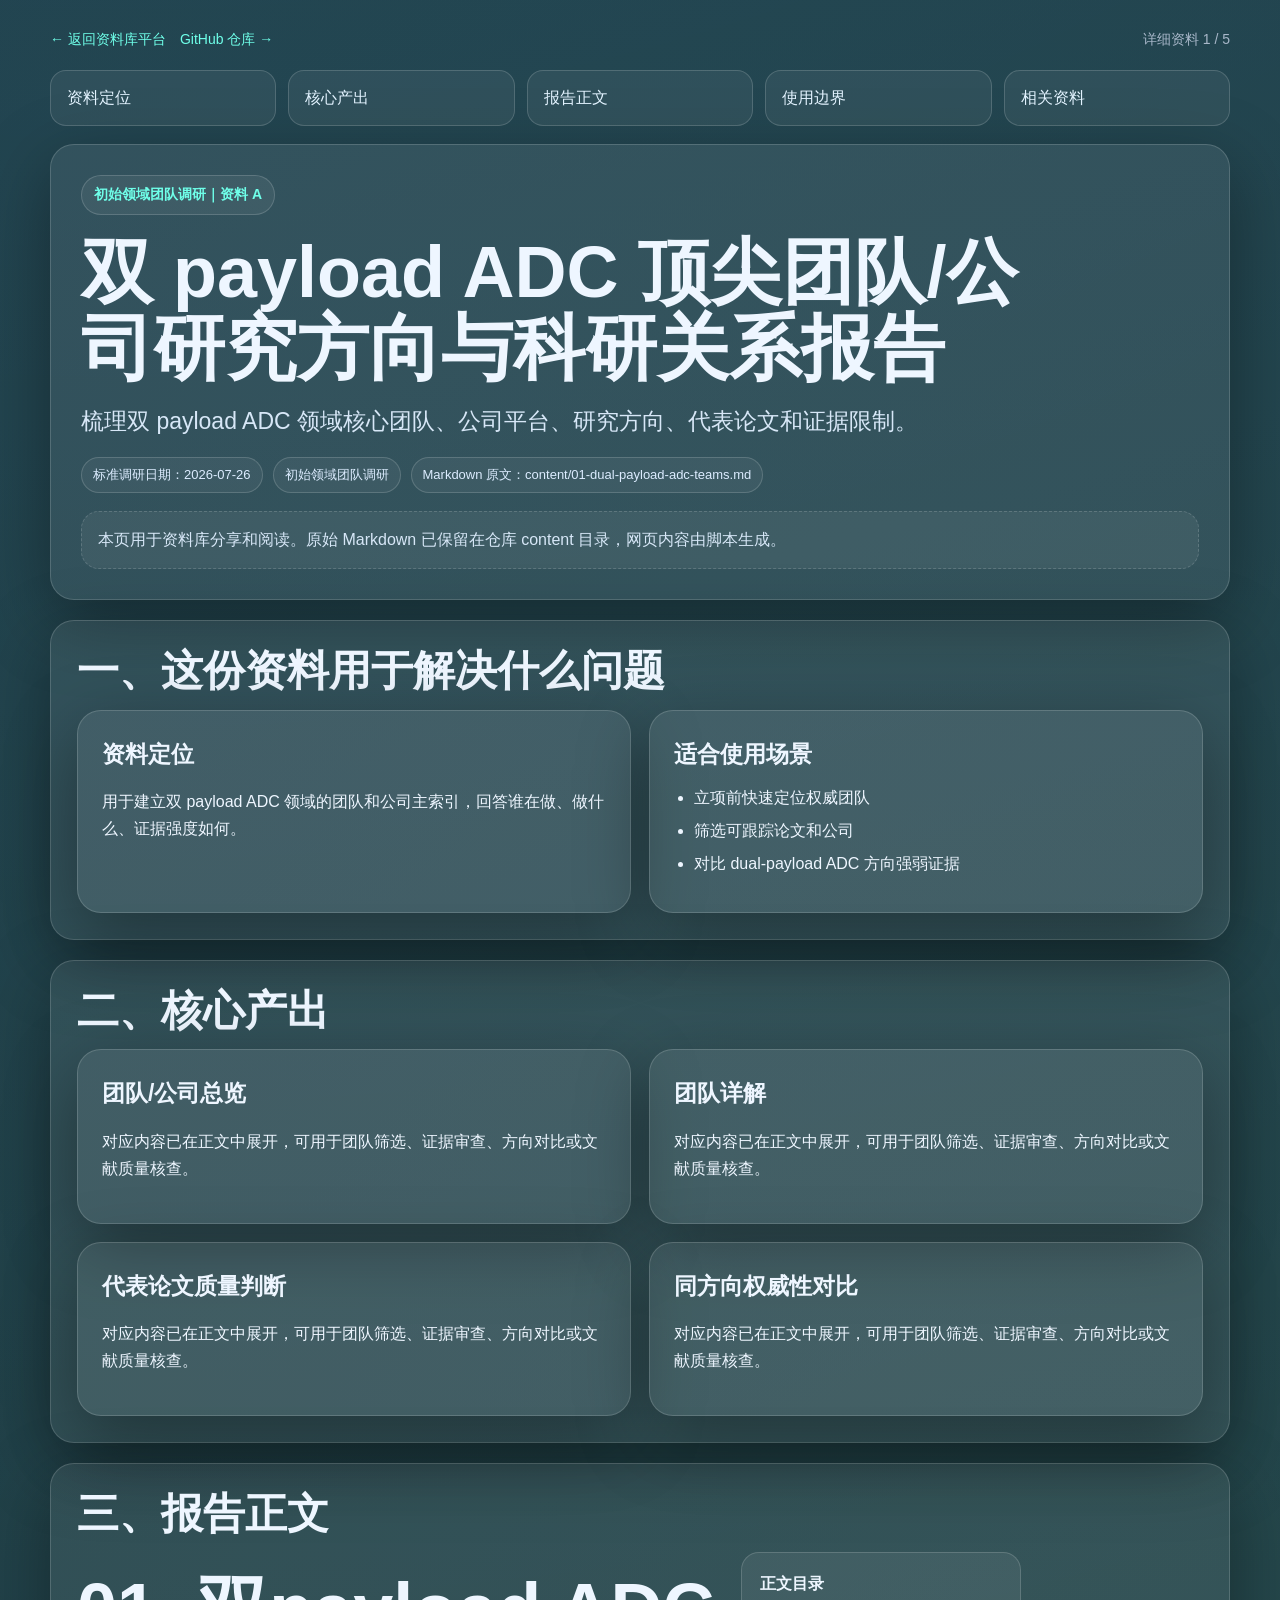
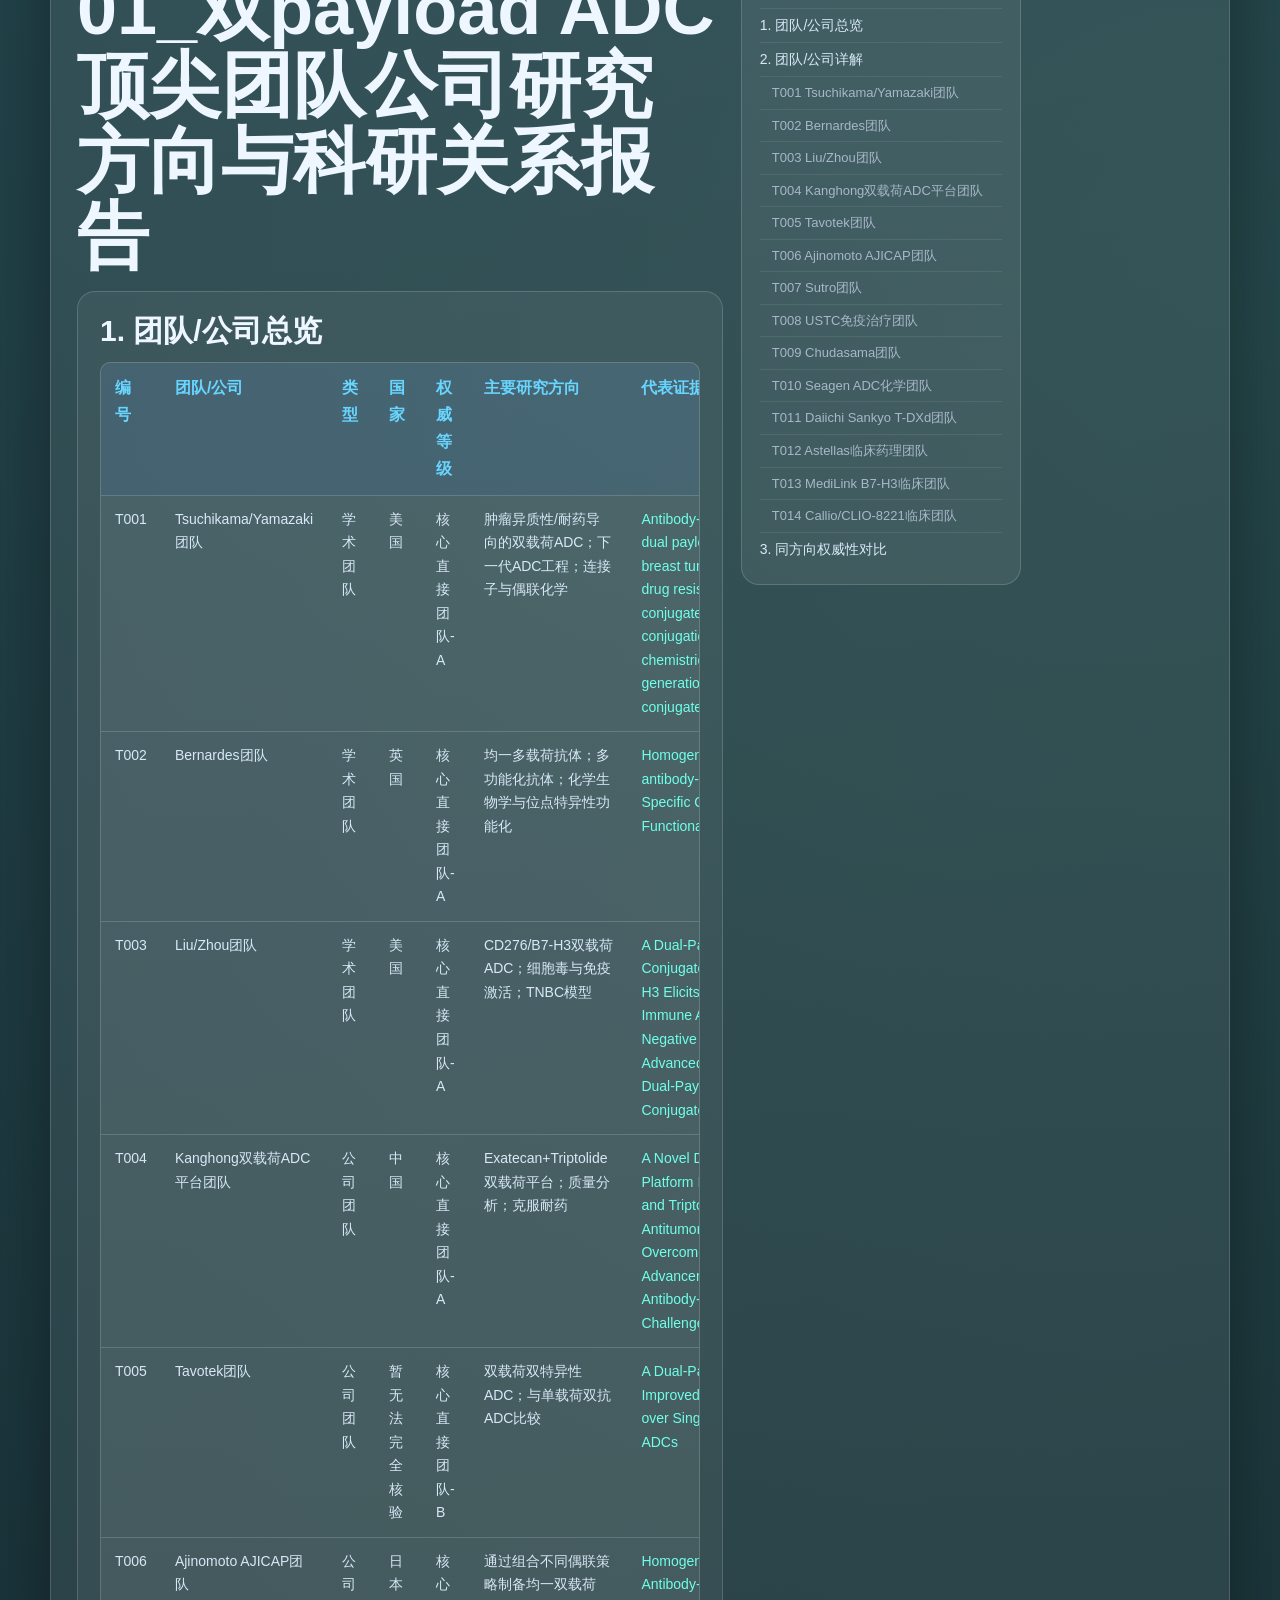
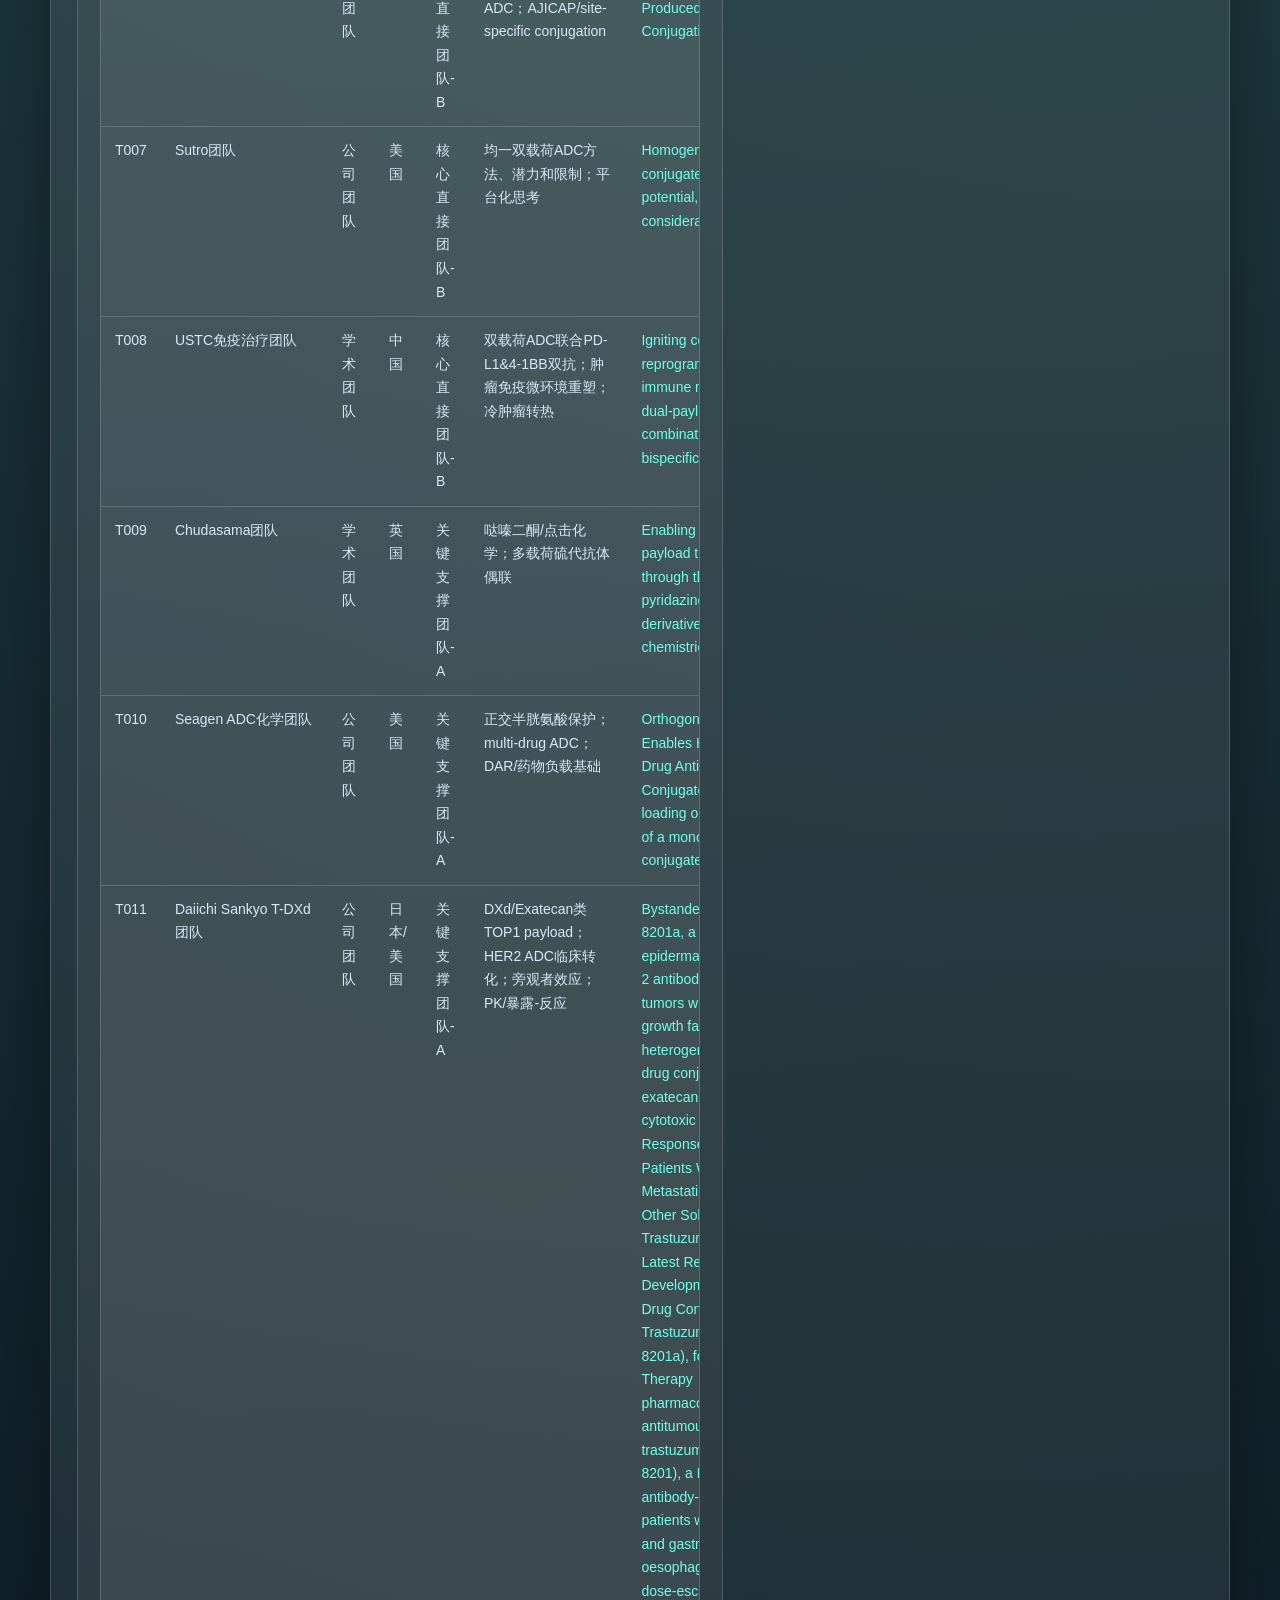
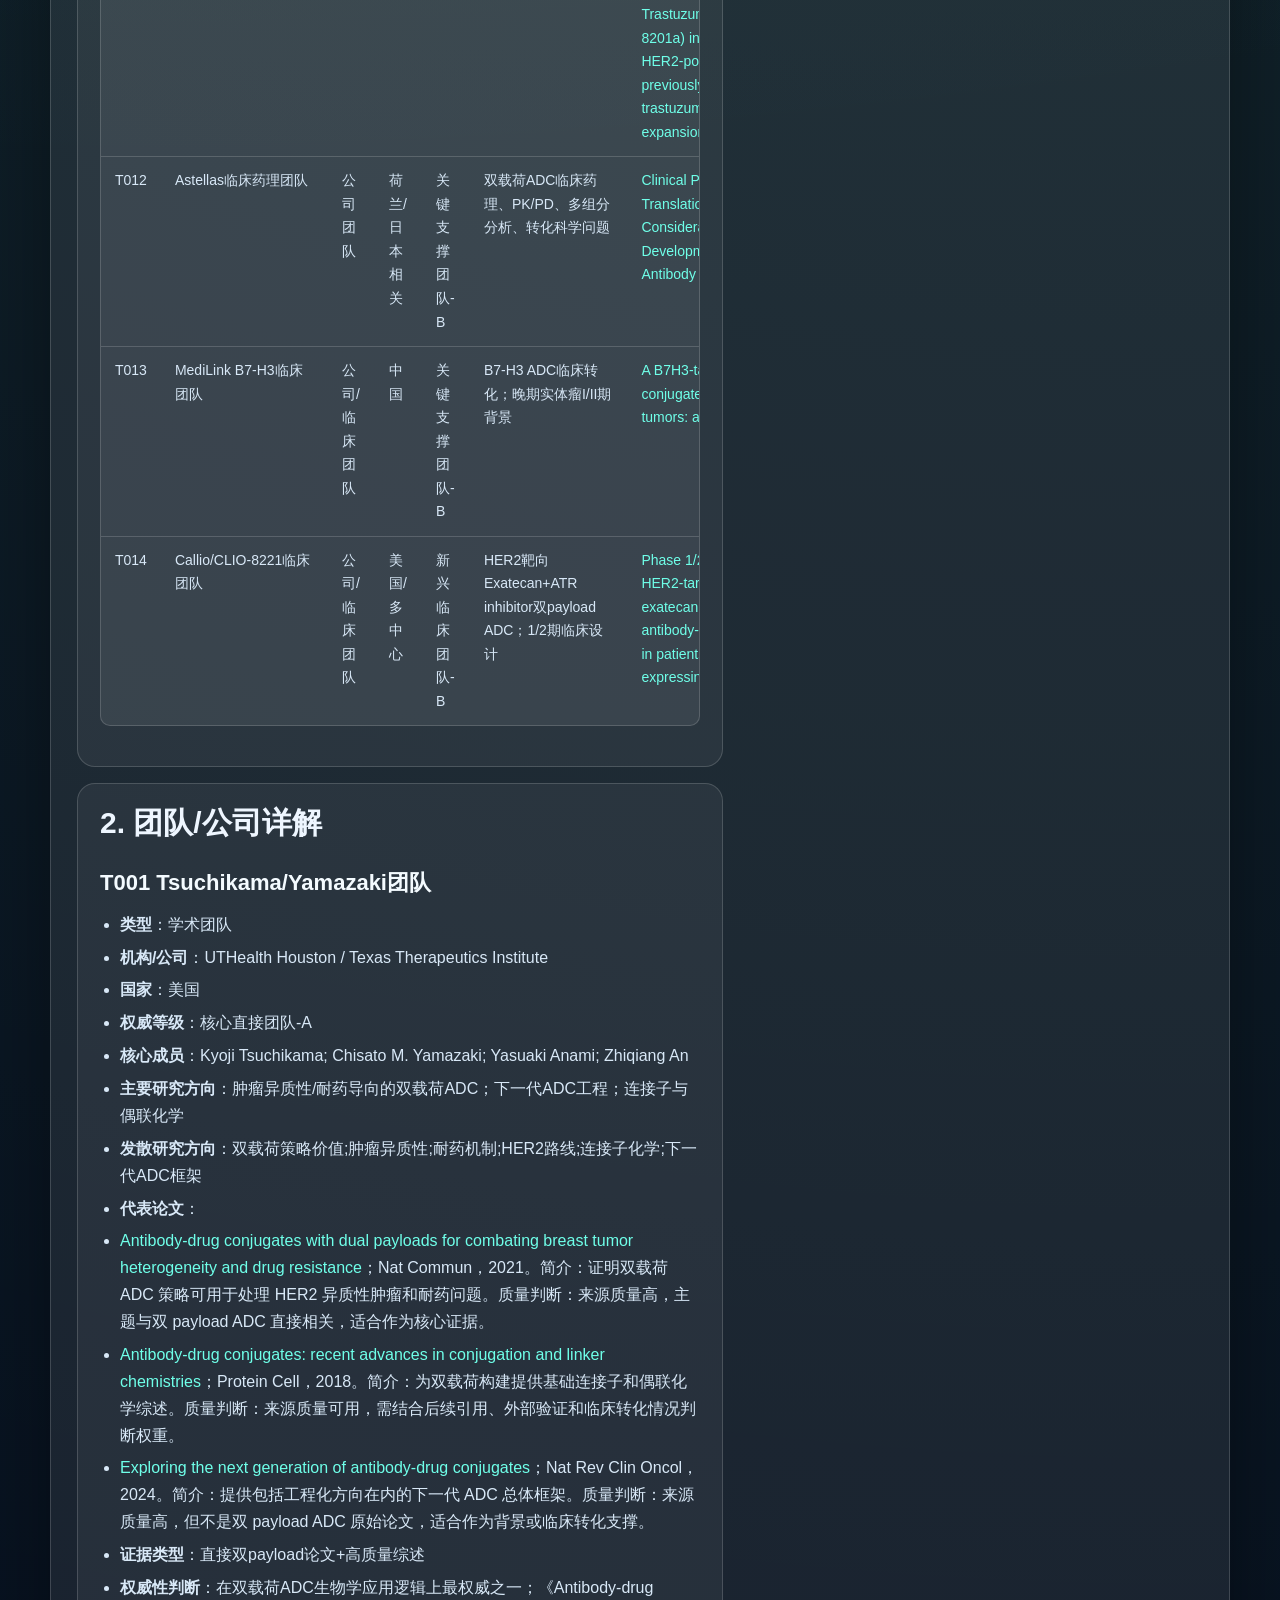
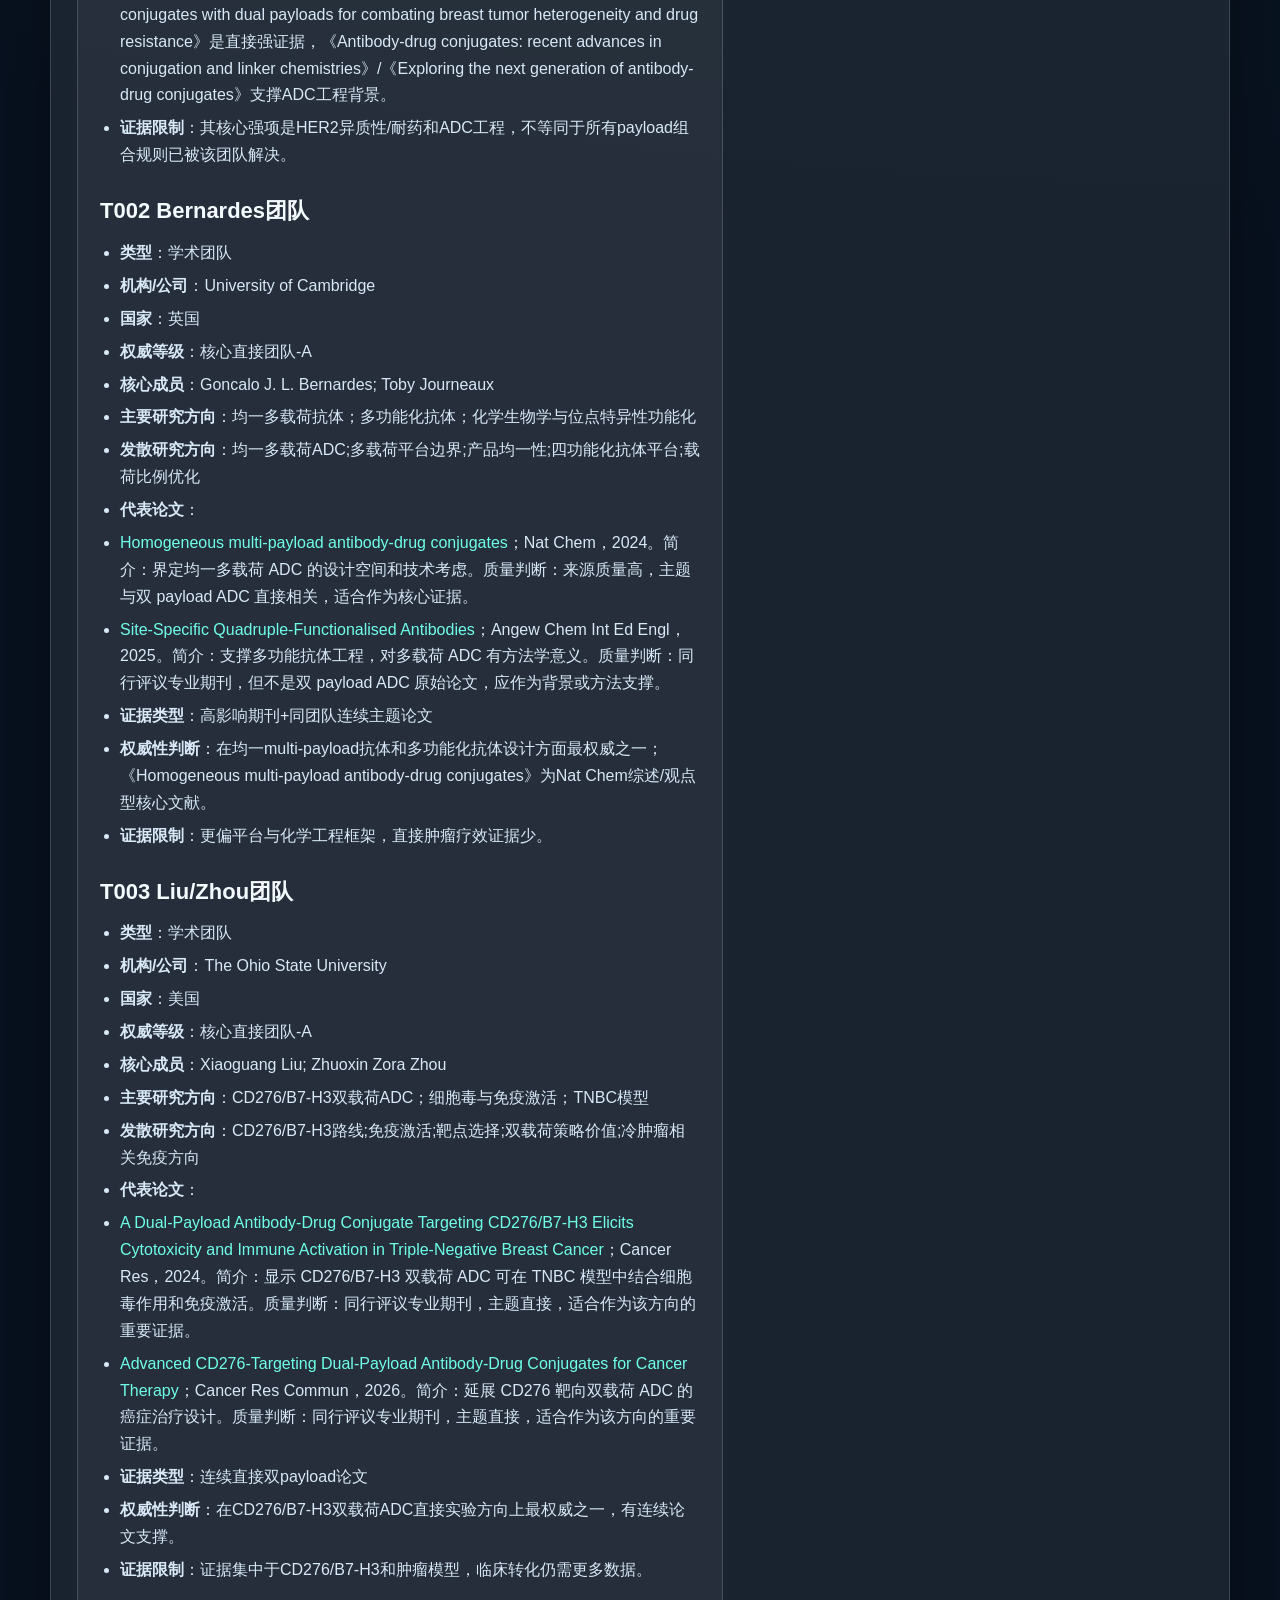
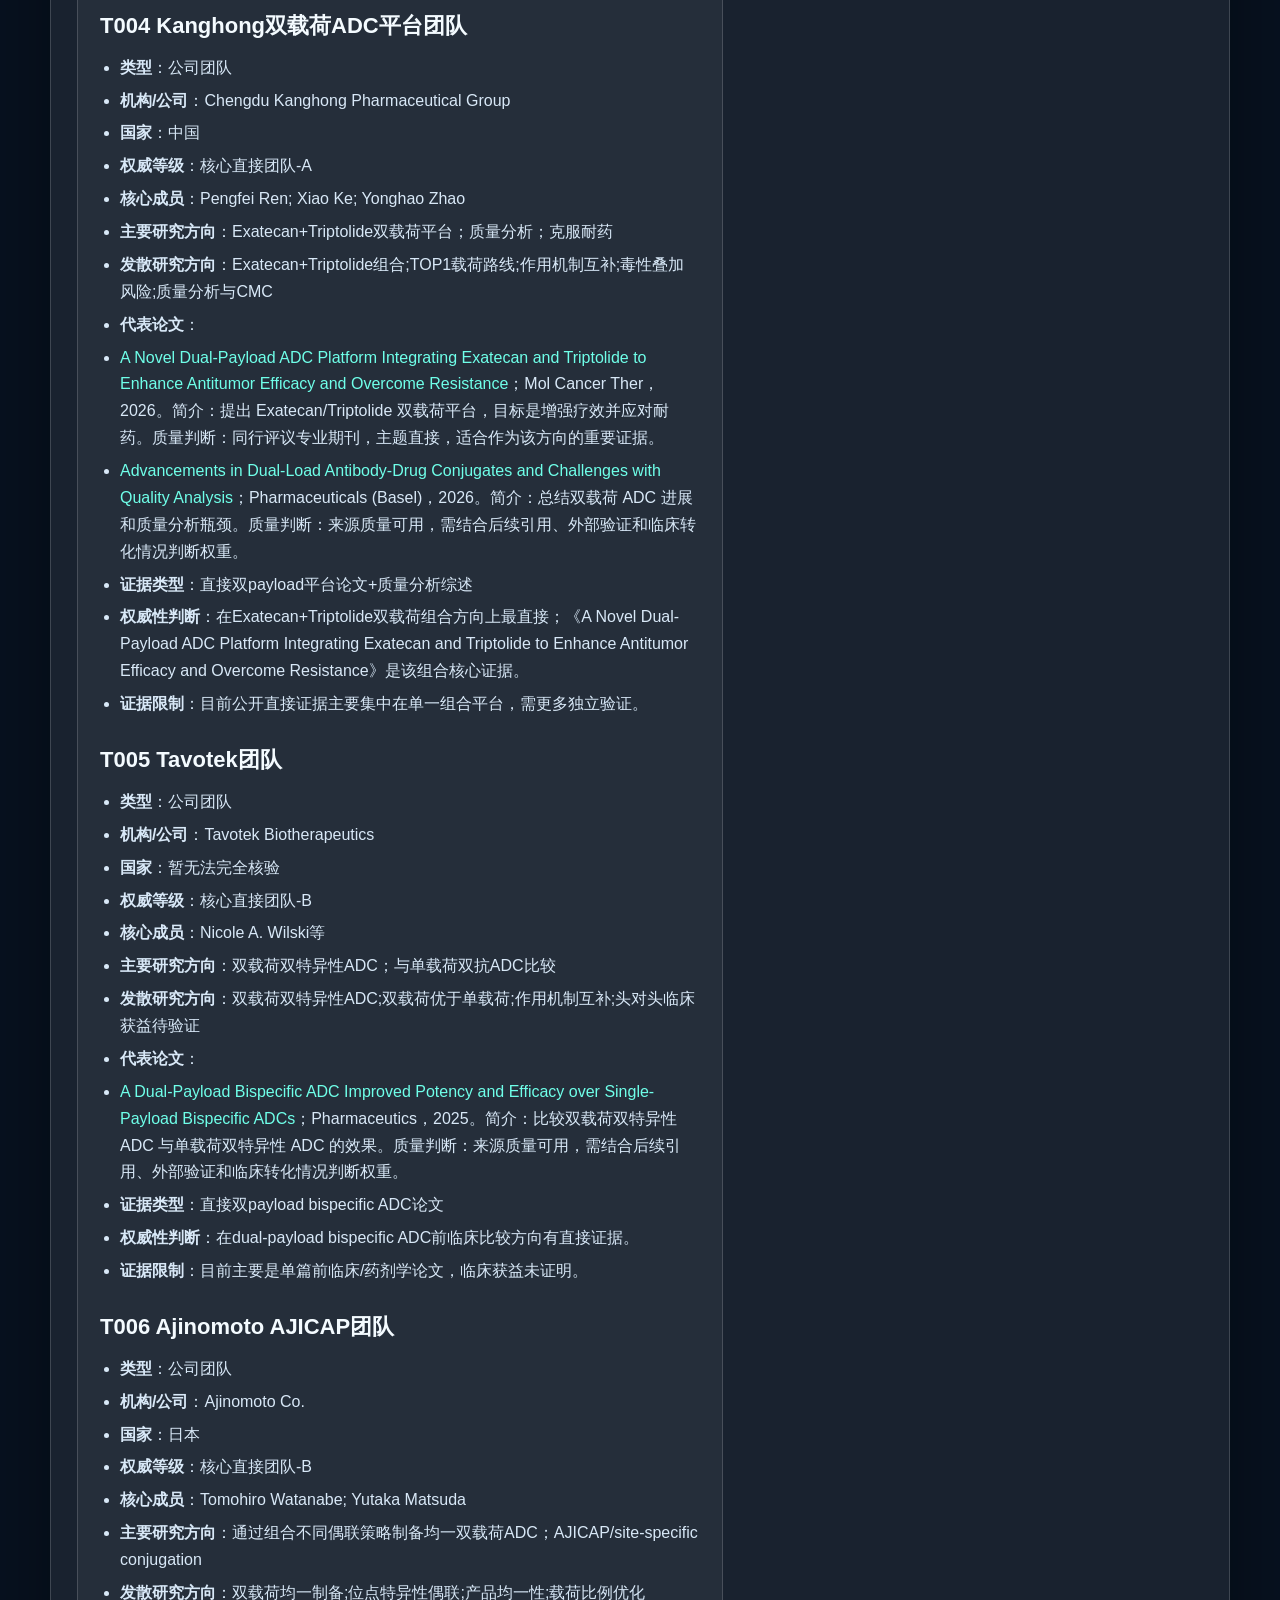
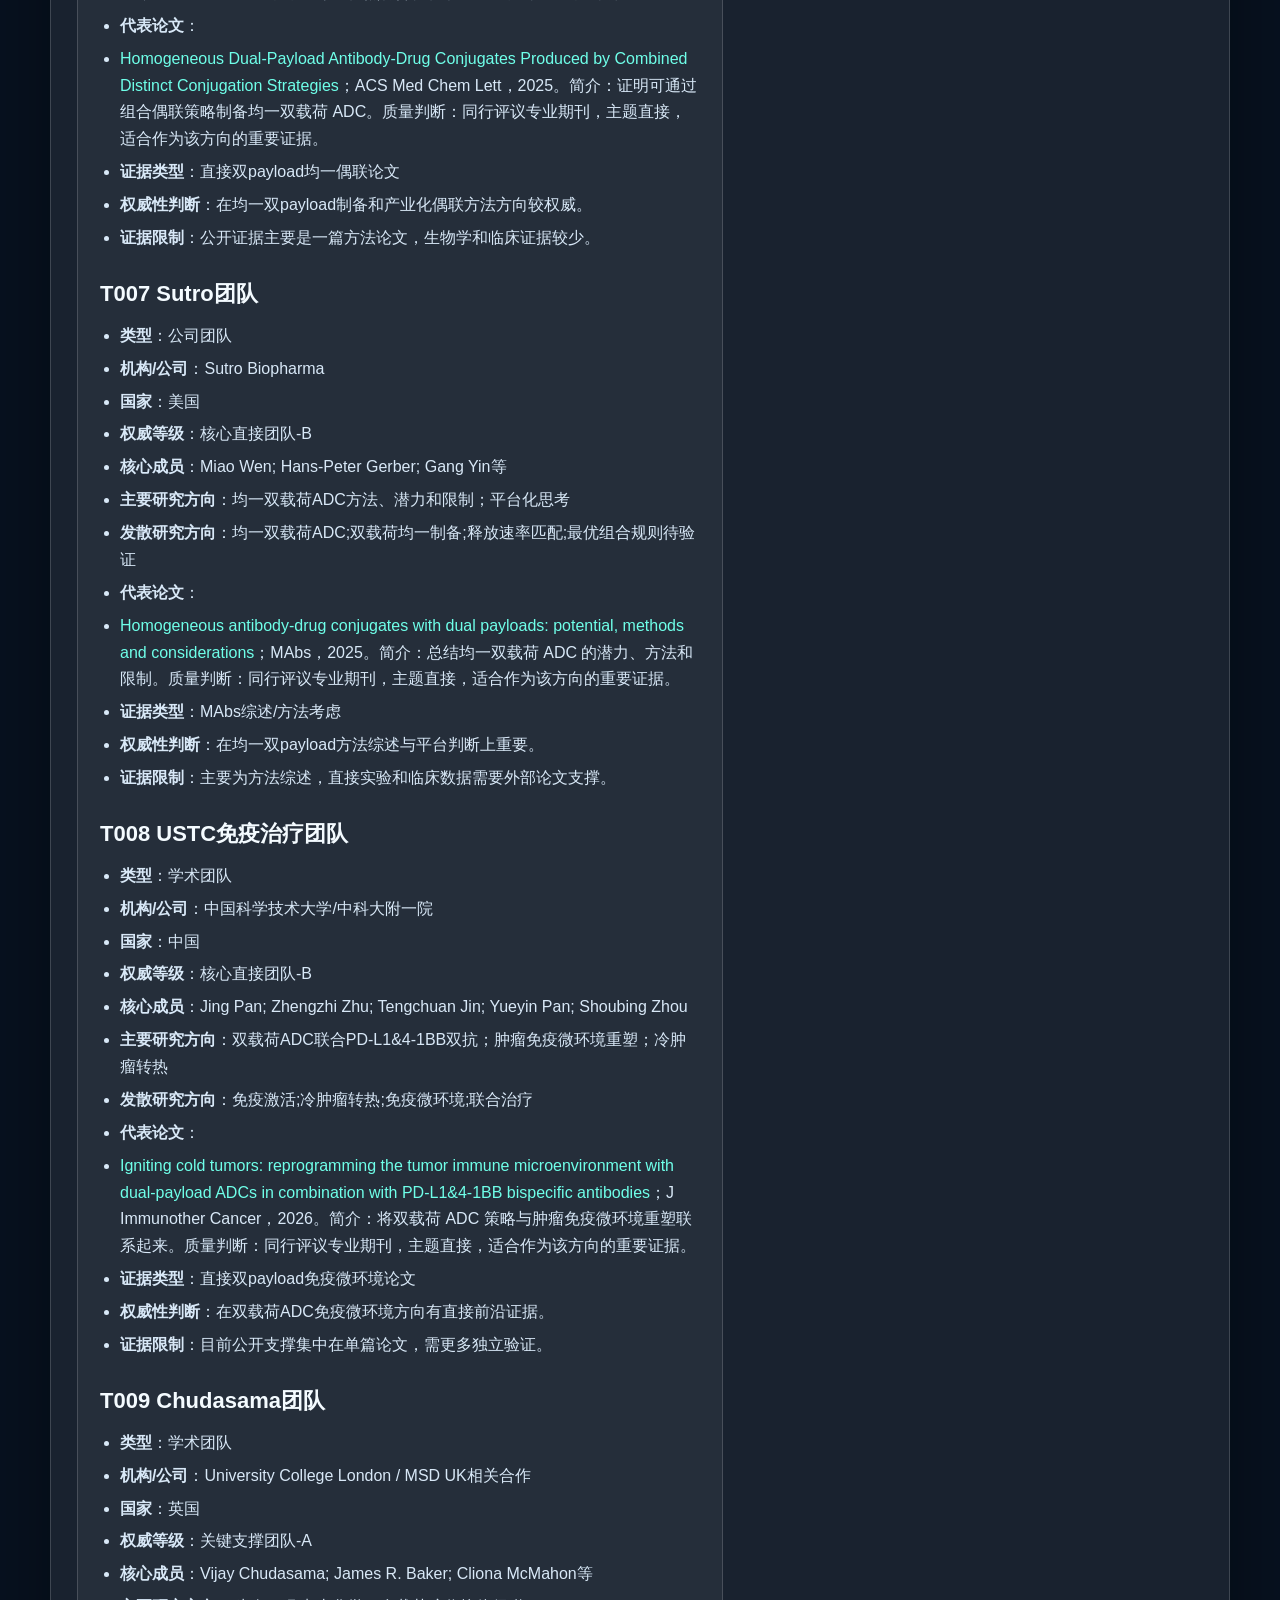
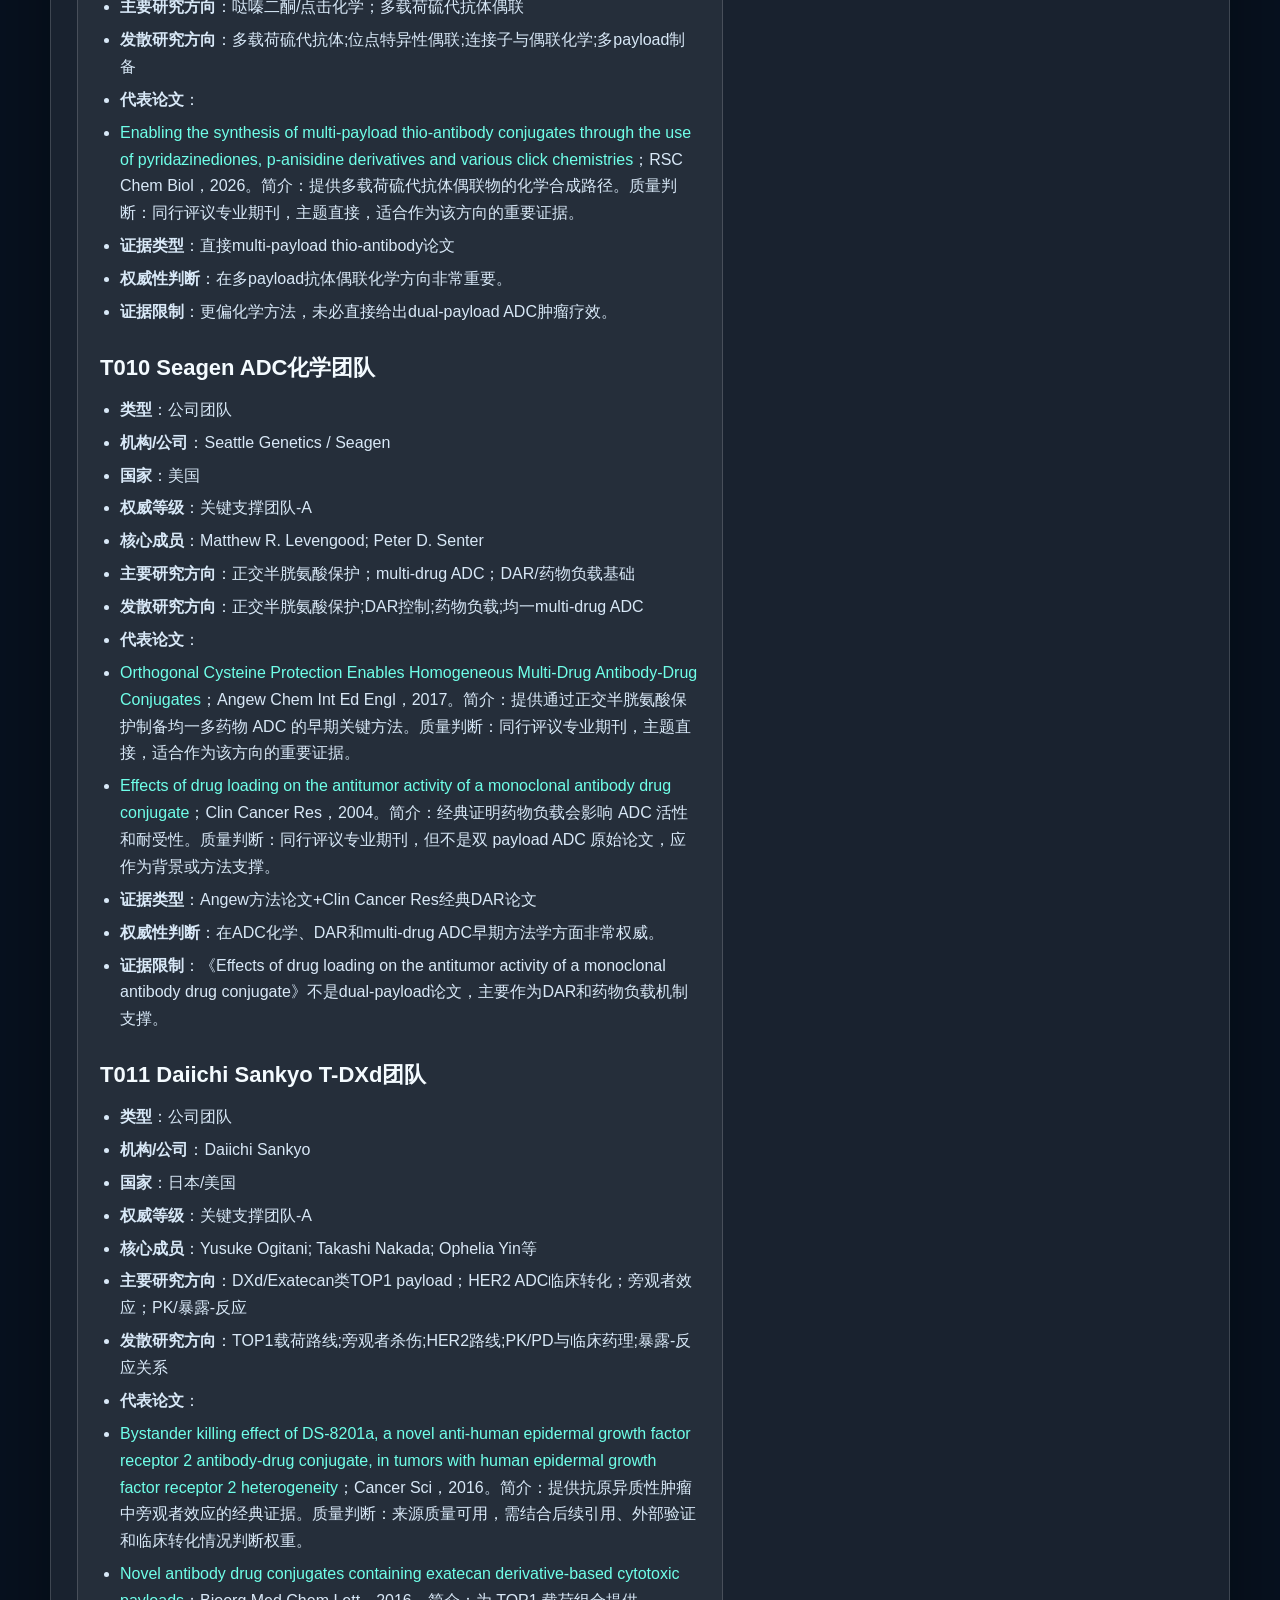
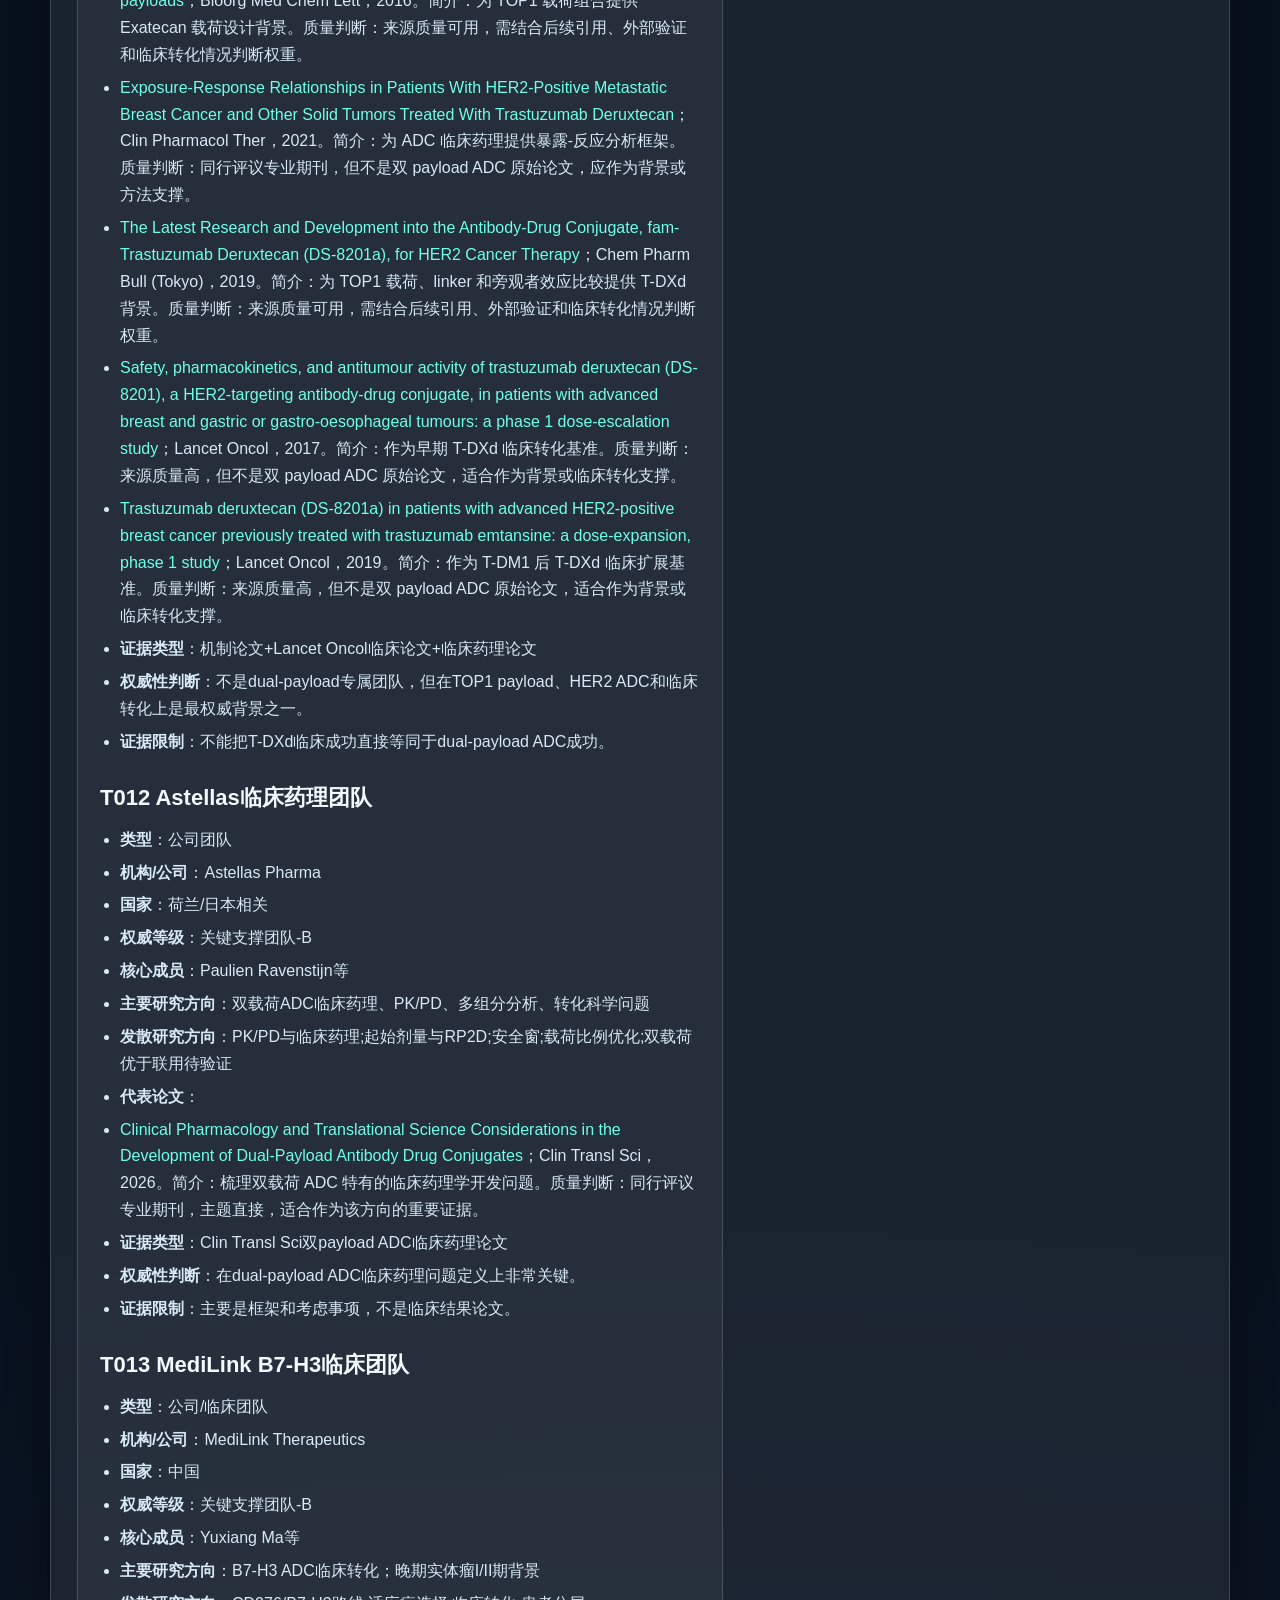
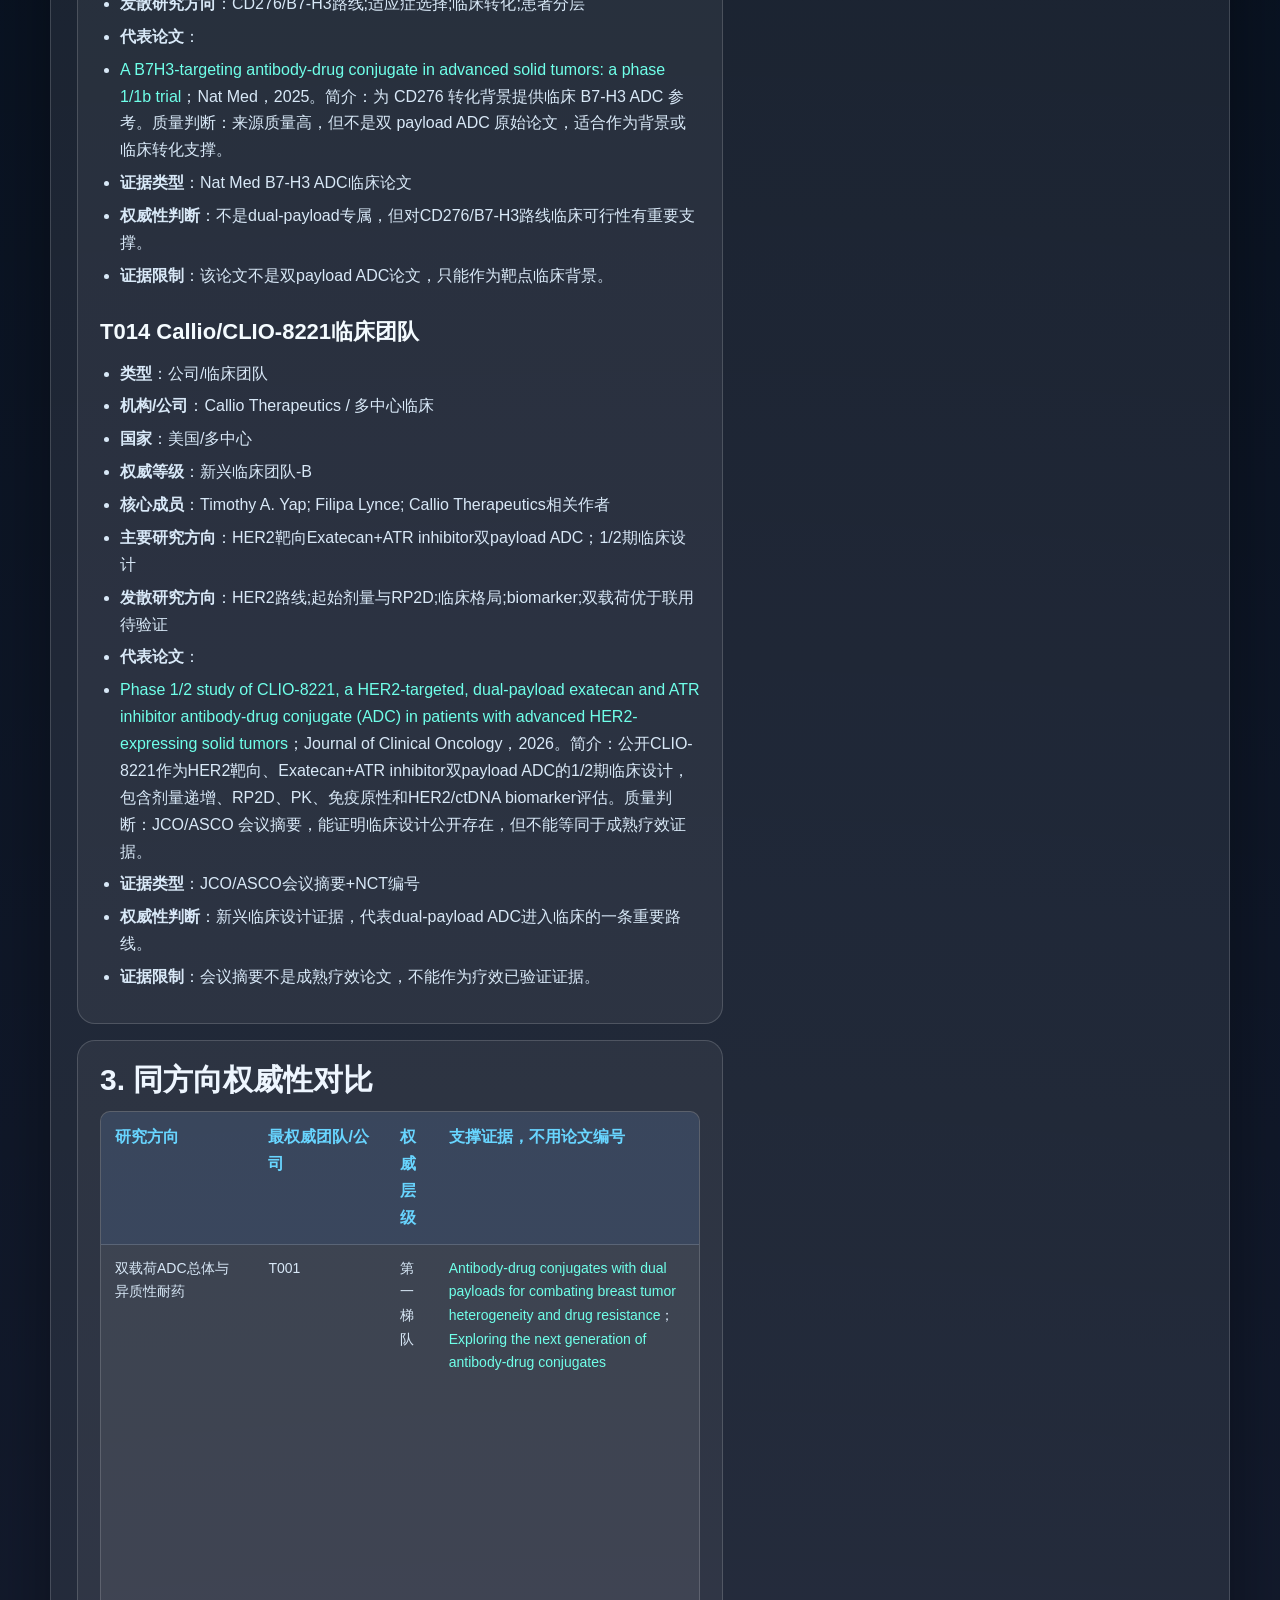
==== detail-01-dual-payload-adc-teams.html @ ebff639b "Build ADC research library pages" ====
<!doctype html>
<html lang="zh-CN">
<head>
  <meta charset="utf-8" />
  <meta name="viewport" content="width=device-width, initial-scale=1" />
  <title>双 payload ADC 顶尖团队/公司研究方向与科研关系报告｜ADC 调研资料库平台</title>
  <meta name="description" content="梳理双 payload ADC 领域核心团队、公司平台、研究方向、代表论文和证据限制。" />
  <link rel="stylesheet" href="./assets/site.css" />
</head>
<body>
  <main class="page">
    <div class="topbar">
      <div style="display:flex; gap:14px; flex-wrap:wrap;"><a href="./index.html">← 返回资料库平台</a><a href="https://github.com/HJH0331/ADC-" target="_blank" rel="noopener">GitHub 仓库 →</a></div>
      <span>详细资料 1 / 5</span>
    </div>
    <div class="quick">
      <a href="#position">资料定位</a>
      <a href="#outputs">核心产出</a>
      <a href="#content">报告正文</a>
      <a href="#boundary">使用边界</a>
      <a href="#related">相关资料</a>
    </div>
    <section class="hero">
      <span class="eyebrow">初始领域团队调研｜资料 A</span>
      <h1>双 payload ADC 顶尖团队/公司研究方向与科研关系报告</h1>
      <p class="lead">梳理双 payload ADC 领域核心团队、公司平台、研究方向、代表论文和证据限制。</p>
      <div class="tag-row">
        <span class="meta-pill">标准调研日期：2026-07-26</span>
        <span class="meta-pill">初始领域团队调研</span>
        <span class="meta-pill">Markdown 原文：content/01-dual-payload-adc-teams.md</span>
      </div>
      <div class="note" style="margin-top:18px;">本页用于资料库分享和阅读。原始 Markdown 已保留在仓库 content 目录，网页内容由脚本生成。</div>
    </section>
    <section class="section" id="position">
      <h2>一、这份资料用于解决什么问题</h2>
      <div class="grid-2">
        <div class="card"><h3>资料定位</h3><p>用于建立双 payload ADC 领域的团队和公司主索引，回答谁在做、做什么、证据强度如何。</p></div>
        <div class="card"><h3>适合使用场景</h3><ul><li>立项前快速定位权威团队</li><li>筛选可跟踪论文和公司</li><li>对比 dual-payload ADC 方向强弱证据</li></ul></div>
      </div>
    </section>
    <section class="section" id="outputs">
      <h2>二、核心产出</h2>
      <div class="grid-2">
        <div class="card"><h3>团队/公司总览</h3><p>对应内容已在正文中展开，可用于团队筛选、证据审查、方向对比或文献质量核查。</p></div>
<div class="card"><h3>团队详解</h3><p>对应内容已在正文中展开，可用于团队筛选、证据审查、方向对比或文献质量核查。</p></div>
<div class="card"><h3>代表论文质量判断</h3><p>对应内容已在正文中展开，可用于团队筛选、证据审查、方向对比或文献质量核查。</p></div>
<div class="card"><h3>同方向权威性对比</h3><p>对应内容已在正文中展开，可用于团队筛选、证据审查、方向对比或文献质量核查。</p></div>
      </div>
    </section>
    <section class="section" id="content">
      <h2>三、报告正文</h2>
      <div class="detail-grid">
        <div><h1 id="01双payload-adc顶尖团队公司研究方向与科研关系报告">01_双payload ADC顶尖团队公司研究方向与科研关系报告</h1>
<section class="markdown-section" id="1-团队-公司总览"><h2>1. 团队/公司总览</h2>
<div class="table-wrap"><table><thead><tr><th>编号</th><th>团队/公司</th><th>类型</th><th>国家</th><th>权威等级</th><th>主要研究方向</th><th>代表证据，不用论文编号</th></tr></thead><tbody><tr><td>T001</td><td>Tsuchikama/Yamazaki团队</td><td>学术团队</td><td>美国</td><td>核心直接团队-A</td><td>肿瘤异质性/耐药导向的双载荷ADC；下一代ADC工程；连接子与偶联化学</td><td><a href="https://pubmed.ncbi.nlm.nih.gov/34112795/" target="_blank" rel="noopener">Antibody-drug conjugates with dual payloads for combating breast tumor heterogeneity and drug resistance</a>；<a href="https://pubmed.ncbi.nlm.nih.gov/27743348/" target="_blank" rel="noopener">Antibody-drug conjugates: recent advances in conjugation and linker chemistries</a>；<a href="https://pubmed.ncbi.nlm.nih.gov/38191923/" target="_blank" rel="noopener">Exploring the next generation of antibody-drug conjugates</a></td></tr>
<tr><td>T002</td><td>Bernardes团队</td><td>学术团队</td><td>英国</td><td>核心直接团队-A</td><td>均一多载荷抗体；多功能化抗体；化学生物学与位点特异性功能化</td><td><a href="https://pubmed.ncbi.nlm.nih.gov/38760431/" target="_blank" rel="noopener">Homogeneous multi-payload antibody-drug conjugates</a>；<a href="https://pubmed.ncbi.nlm.nih.gov/39423140/" target="_blank" rel="noopener">Site-Specific Quadruple-Functionalised Antibodies</a></td></tr>
<tr><td>T003</td><td>Liu/Zhou团队</td><td>学术团队</td><td>美国</td><td>核心直接团队-A</td><td>CD276/B7-H3双载荷ADC；细胞毒与免疫激活；TNBC模型</td><td><a href="https://pubmed.ncbi.nlm.nih.gov/39186778/" target="_blank" rel="noopener">A Dual-Payload Antibody-Drug Conjugate Targeting CD276/B7-H3 Elicits Cytotoxicity and Immune Activation in Triple-Negative Breast Cancer</a>；<a href="https://pubmed.ncbi.nlm.nih.gov/42013359/" target="_blank" rel="noopener">Advanced CD276-Targeting Dual-Payload Antibody-Drug Conjugates for Cancer Therapy</a></td></tr>
<tr><td>T004</td><td>Kanghong双载荷ADC平台团队</td><td>公司团队</td><td>中国</td><td>核心直接团队-A</td><td>Exatecan+Triptolide双载荷平台；质量分析；克服耐药</td><td><a href="https://pubmed.ncbi.nlm.nih.gov/41121984/" target="_blank" rel="noopener">A Novel Dual-Payload ADC Platform Integrating Exatecan and Triptolide to Enhance Antitumor Efficacy and Overcome Resistance</a>；<a href="https://pubmed.ncbi.nlm.nih.gov/42356477/" target="_blank" rel="noopener">Advancements in Dual-Load Antibody-Drug Conjugates and Challenges with Quality Analysis</a></td></tr>
<tr><td>T005</td><td>Tavotek团队</td><td>公司团队</td><td>暂无法完全核验</td><td>核心直接团队-B</td><td>双载荷双特异性ADC；与单载荷双抗ADC比较</td><td><a href="https://pubmed.ncbi.nlm.nih.gov/40870990/" target="_blank" rel="noopener">A Dual-Payload Bispecific ADC Improved Potency and Efficacy over Single-Payload Bispecific ADCs</a></td></tr>
<tr><td>T006</td><td>Ajinomoto AJICAP团队</td><td>公司团队</td><td>日本</td><td>核心直接团队-B</td><td>通过组合不同偶联策略制备均一双载荷ADC；AJICAP/site-specific conjugation</td><td><a href="https://pubmed.ncbi.nlm.nih.gov/40666474/" target="_blank" rel="noopener">Homogeneous Dual-Payload Antibody-Drug Conjugates Produced by Combined Distinct Conjugation Strategies</a></td></tr>
<tr><td>T007</td><td>Sutro团队</td><td>公司团队</td><td>美国</td><td>核心直接团队-B</td><td>均一双载荷ADC方法、潜力和限制；平台化思考</td><td><a href="https://pubmed.ncbi.nlm.nih.gov/40322862/" target="_blank" rel="noopener">Homogeneous antibody-drug conjugates with dual payloads: potential, methods and considerations</a></td></tr>
<tr><td>T008</td><td>USTC免疫治疗团队</td><td>学术团队</td><td>中国</td><td>核心直接团队-B</td><td>双载荷ADC联合PD-L1&amp;4-1BB双抗；肿瘤免疫微环境重塑；冷肿瘤转热</td><td><a href="https://pubmed.ncbi.nlm.nih.gov/42236121/" target="_blank" rel="noopener">Igniting cold tumors: reprogramming the tumor immune microenvironment with dual-payload ADCs in combination with PD-L1&amp;4-1BB bispecific antibodies</a></td></tr>
<tr><td>T009</td><td>Chudasama团队</td><td>学术团队</td><td>英国</td><td>关键支撑团队-A</td><td>哒嗪二酮/点击化学；多载荷硫代抗体偶联</td><td><a href="https://pubmed.ncbi.nlm.nih.gov/41726384/" target="_blank" rel="noopener">Enabling the synthesis of multi-payload thio-antibody conjugates through the use of pyridazinediones, p-anisidine derivatives and various click chemistries</a></td></tr>
<tr><td>T010</td><td>Seagen ADC化学团队</td><td>公司团队</td><td>美国</td><td>关键支撑团队-A</td><td>正交半胱氨酸保护；multi-drug ADC；DAR/药物负载基础</td><td><a href="https://pubmed.ncbi.nlm.nih.gov/27966822/" target="_blank" rel="noopener">Orthogonal Cysteine Protection Enables Homogeneous Multi-Drug Antibody-Drug Conjugates</a>；<a href="https://pubmed.ncbi.nlm.nih.gov/15501986/" target="_blank" rel="noopener">Effects of drug loading on the antitumor activity of a monoclonal antibody drug conjugate</a></td></tr>
<tr><td>T011</td><td>Daiichi Sankyo T-DXd团队</td><td>公司团队</td><td>日本/美国</td><td>关键支撑团队-A</td><td>DXd/Exatecan类TOP1 payload；HER2 ADC临床转化；旁观者效应；PK/暴露-反应</td><td><a href="https://pubmed.ncbi.nlm.nih.gov/27166974/" target="_blank" rel="noopener">Bystander killing effect of DS-8201a, a novel anti-human epidermal growth factor receptor 2 antibody-drug conjugate, in tumors with human epidermal growth factor receptor 2 heterogeneity</a>；<a href="https://pubmed.ncbi.nlm.nih.gov/26898815/" target="_blank" rel="noopener">Novel antibody drug conjugates containing exatecan derivative-based cytotoxic payloads</a>；<a href="https://pubmed.ncbi.nlm.nih.gov/33999422/" target="_blank" rel="noopener">Exposure-Response Relationships in Patients With HER2-Positive Metastatic Breast Cancer and Other Solid Tumors Treated With Trastuzumab Deruxtecan</a>；<a href="https://pubmed.ncbi.nlm.nih.gov/30827997/" target="_blank" rel="noopener">The Latest Research and Development into the Antibody-Drug Conjugate, fam-Trastuzumab Deruxtecan (DS-8201a), for HER2 Cancer Therapy</a>；<a href="https://pubmed.ncbi.nlm.nih.gov/29037983/" target="_blank" rel="noopener">Safety, pharmacokinetics, and antitumour activity of trastuzumab deruxtecan (DS-8201), a HER2-targeting antibody-drug conjugate, in patients with advanced breast and gastric or gastro-oesophageal tumours: a phase 1 dose-escalation study</a>；<a href="https://pubmed.ncbi.nlm.nih.gov/31047803/" target="_blank" rel="noopener">Trastuzumab deruxtecan (DS-8201a) in patients with advanced HER2-positive breast cancer previously treated with trastuzumab emtansine: a dose-expansion, phase 1 study</a></td></tr>
<tr><td>T012</td><td>Astellas临床药理团队</td><td>公司团队</td><td>荷兰/日本相关</td><td>关键支撑团队-B</td><td>双载荷ADC临床药理、PK/PD、多组分分析、转化科学问题</td><td><a href="https://pubmed.ncbi.nlm.nih.gov/42089685/" target="_blank" rel="noopener">Clinical Pharmacology and Translational Science Considerations in the Development of Dual-Payload Antibody Drug Conjugates</a></td></tr>
<tr><td>T013</td><td>MediLink B7-H3临床团队</td><td>公司/临床团队</td><td>中国</td><td>关键支撑团队-B</td><td>B7-H3 ADC临床转化；晚期实体瘤I/II期背景</td><td><a href="https://pubmed.ncbi.nlm.nih.gov/40082695/" target="_blank" rel="noopener">A B7H3-targeting antibody-drug conjugate in advanced solid tumors: a phase 1/1b trial</a></td></tr>
<tr><td>T014</td><td>Callio/CLIO-8221临床团队</td><td>公司/临床团队</td><td>美国/多中心</td><td>新兴临床团队-B</td><td>HER2靶向Exatecan+ATR inhibitor双payload ADC；1/2期临床设计</td><td><a href="https://ascopubs.org/doi/10.1200/JCO.2026.44.16_suppl.TPS3162" target="_blank" rel="noopener">Phase 1/2 study of CLIO-8221, a HER2-targeted, dual-payload exatecan and ATR inhibitor antibody-drug conjugate (ADC) in patients with advanced HER2-expressing solid tumors</a></td></tr></tbody></table></div>
</section>
<section class="markdown-section" id="2-团队-公司详解"><h2>2. 团队/公司详解</h2>
<h3 id="t001-tsuchikama-yamazaki团队">T001 Tsuchikama/Yamazaki团队</h3>
<ul><li><strong>类型</strong>：学术团队</li>
<li><strong>机构/公司</strong>：UTHealth Houston / Texas Therapeutics Institute</li>
<li><strong>国家</strong>：美国</li>
<li><strong>权威等级</strong>：核心直接团队-A</li>
<li><strong>核心成员</strong>：Kyoji Tsuchikama; Chisato M. Yamazaki; Yasuaki Anami; Zhiqiang An</li>
<li><strong>主要研究方向</strong>：肿瘤异质性/耐药导向的双载荷ADC；下一代ADC工程；连接子与偶联化学</li>
<li><strong>发散研究方向</strong>：双载荷策略价值;肿瘤异质性;耐药机制;HER2路线;连接子化学;下一代ADC框架</li>
<li><strong>代表论文</strong>：</li>
<li><a href="https://pubmed.ncbi.nlm.nih.gov/34112795/" target="_blank" rel="noopener">Antibody-drug conjugates with dual payloads for combating breast tumor heterogeneity and drug resistance</a>；Nat Commun，2021。简介：证明双载荷 ADC 策略可用于处理 HER2 异质性肿瘤和耐药问题。质量判断：来源质量高，主题与双 payload ADC 直接相关，适合作为核心证据。</li>
<li><a href="https://pubmed.ncbi.nlm.nih.gov/27743348/" target="_blank" rel="noopener">Antibody-drug conjugates: recent advances in conjugation and linker chemistries</a>；Protein Cell，2018。简介：为双载荷构建提供基础连接子和偶联化学综述。质量判断：来源质量可用，需结合后续引用、外部验证和临床转化情况判断权重。</li>
<li><a href="https://pubmed.ncbi.nlm.nih.gov/38191923/" target="_blank" rel="noopener">Exploring the next generation of antibody-drug conjugates</a>；Nat Rev Clin Oncol，2024。简介：提供包括工程化方向在内的下一代 ADC 总体框架。质量判断：来源质量高，但不是双 payload ADC 原始论文，适合作为背景或临床转化支撑。</li>
<li><strong>证据类型</strong>：直接双payload论文+高质量综述</li>
<li><strong>权威性判断</strong>：在双载荷ADC生物学应用逻辑上最权威之一；《Antibody-drug conjugates with dual payloads for combating breast tumor heterogeneity and drug resistance》是直接强证据，《Antibody-drug conjugates: recent advances in conjugation and linker chemistries》/《Exploring the next generation of antibody-drug conjugates》支撑ADC工程背景。</li>
<li><strong>证据限制</strong>：其核心强项是HER2异质性/耐药和ADC工程，不等同于所有payload组合规则已被该团队解决。</li></ul>
<h3 id="t002-bernardes团队">T002 Bernardes团队</h3>
<ul><li><strong>类型</strong>：学术团队</li>
<li><strong>机构/公司</strong>：University of Cambridge</li>
<li><strong>国家</strong>：英国</li>
<li><strong>权威等级</strong>：核心直接团队-A</li>
<li><strong>核心成员</strong>：Goncalo J. L. Bernardes; Toby Journeaux</li>
<li><strong>主要研究方向</strong>：均一多载荷抗体；多功能化抗体；化学生物学与位点特异性功能化</li>
<li><strong>发散研究方向</strong>：均一多载荷ADC;多载荷平台边界;产品均一性;四功能化抗体平台;载荷比例优化</li>
<li><strong>代表论文</strong>：</li>
<li><a href="https://pubmed.ncbi.nlm.nih.gov/38760431/" target="_blank" rel="noopener">Homogeneous multi-payload antibody-drug conjugates</a>；Nat Chem，2024。简介：界定均一多载荷 ADC 的设计空间和技术考虑。质量判断：来源质量高，主题与双 payload ADC 直接相关，适合作为核心证据。</li>
<li><a href="https://pubmed.ncbi.nlm.nih.gov/39423140/" target="_blank" rel="noopener">Site-Specific Quadruple-Functionalised Antibodies</a>；Angew Chem Int Ed Engl，2025。简介：支撑多功能抗体工程，对多载荷 ADC 有方法学意义。质量判断：同行评议专业期刊，但不是双 payload ADC 原始论文，应作为背景或方法支撑。</li>
<li><strong>证据类型</strong>：高影响期刊+同团队连续主题论文</li>
<li><strong>权威性判断</strong>：在均一multi-payload抗体和多功能化抗体设计方面最权威之一；《Homogeneous multi-payload antibody-drug conjugates》为Nat Chem综述/观点型核心文献。</li>
<li><strong>证据限制</strong>：更偏平台与化学工程框架，直接肿瘤疗效证据少。</li></ul>
<h3 id="t003-liu-zhou团队">T003 Liu/Zhou团队</h3>
<ul><li><strong>类型</strong>：学术团队</li>
<li><strong>机构/公司</strong>：The Ohio State University</li>
<li><strong>国家</strong>：美国</li>
<li><strong>权威等级</strong>：核心直接团队-A</li>
<li><strong>核心成员</strong>：Xiaoguang Liu; Zhuoxin Zora Zhou</li>
<li><strong>主要研究方向</strong>：CD276/B7-H3双载荷ADC；细胞毒与免疫激活；TNBC模型</li>
<li><strong>发散研究方向</strong>：CD276/B7-H3路线;免疫激活;靶点选择;双载荷策略价值;冷肿瘤相关免疫方向</li>
<li><strong>代表论文</strong>：</li>
<li><a href="https://pubmed.ncbi.nlm.nih.gov/39186778/" target="_blank" rel="noopener">A Dual-Payload Antibody-Drug Conjugate Targeting CD276/B7-H3 Elicits Cytotoxicity and Immune Activation in Triple-Negative Breast Cancer</a>；Cancer Res，2024。简介：显示 CD276/B7-H3 双载荷 ADC 可在 TNBC 模型中结合细胞毒作用和免疫激活。质量判断：同行评议专业期刊，主题直接，适合作为该方向的重要证据。</li>
<li><a href="https://pubmed.ncbi.nlm.nih.gov/42013359/" target="_blank" rel="noopener">Advanced CD276-Targeting Dual-Payload Antibody-Drug Conjugates for Cancer Therapy</a>；Cancer Res Commun，2026。简介：延展 CD276 靶向双载荷 ADC 的癌症治疗设计。质量判断：同行评议专业期刊，主题直接，适合作为该方向的重要证据。</li>
<li><strong>证据类型</strong>：连续直接双payload论文</li>
<li><strong>权威性判断</strong>：在CD276/B7-H3双载荷ADC直接实验方向上最权威之一，有连续论文支撑。</li>
<li><strong>证据限制</strong>：证据集中于CD276/B7-H3和肿瘤模型，临床转化仍需更多数据。</li></ul>
<h3 id="t004-kanghong双载荷adc平台团队">T004 Kanghong双载荷ADC平台团队</h3>
<ul><li><strong>类型</strong>：公司团队</li>
<li><strong>机构/公司</strong>：Chengdu Kanghong Pharmaceutical Group</li>
<li><strong>国家</strong>：中国</li>
<li><strong>权威等级</strong>：核心直接团队-A</li>
<li><strong>核心成员</strong>：Pengfei Ren; Xiao Ke; Yonghao Zhao</li>
<li><strong>主要研究方向</strong>：Exatecan+Triptolide双载荷平台；质量分析；克服耐药</li>
<li><strong>发散研究方向</strong>：Exatecan+Triptolide组合;TOP1载荷路线;作用机制互补;毒性叠加风险;质量分析与CMC</li>
<li><strong>代表论文</strong>：</li>
<li><a href="https://pubmed.ncbi.nlm.nih.gov/41121984/" target="_blank" rel="noopener">A Novel Dual-Payload ADC Platform Integrating Exatecan and Triptolide to Enhance Antitumor Efficacy and Overcome Resistance</a>；Mol Cancer Ther，2026。简介：提出 Exatecan/Triptolide 双载荷平台，目标是增强疗效并应对耐药。质量判断：同行评议专业期刊，主题直接，适合作为该方向的重要证据。</li>
<li><a href="https://pubmed.ncbi.nlm.nih.gov/42356477/" target="_blank" rel="noopener">Advancements in Dual-Load Antibody-Drug Conjugates and Challenges with Quality Analysis</a>；Pharmaceuticals (Basel)，2026。简介：总结双载荷 ADC 进展和质量分析瓶颈。质量判断：来源质量可用，需结合后续引用、外部验证和临床转化情况判断权重。</li>
<li><strong>证据类型</strong>：直接双payload平台论文+质量分析综述</li>
<li><strong>权威性判断</strong>：在Exatecan+Triptolide双载荷组合方向上最直接；《A Novel Dual-Payload ADC Platform Integrating Exatecan and Triptolide to Enhance Antitumor Efficacy and Overcome Resistance》是该组合核心证据。</li>
<li><strong>证据限制</strong>：目前公开直接证据主要集中在单一组合平台，需更多独立验证。</li></ul>
<h3 id="t005-tavotek团队">T005 Tavotek团队</h3>
<ul><li><strong>类型</strong>：公司团队</li>
<li><strong>机构/公司</strong>：Tavotek Biotherapeutics</li>
<li><strong>国家</strong>：暂无法完全核验</li>
<li><strong>权威等级</strong>：核心直接团队-B</li>
<li><strong>核心成员</strong>：Nicole A. Wilski等</li>
<li><strong>主要研究方向</strong>：双载荷双特异性ADC；与单载荷双抗ADC比较</li>
<li><strong>发散研究方向</strong>：双载荷双特异性ADC;双载荷优于单载荷;作用机制互补;头对头临床获益待验证</li>
<li><strong>代表论文</strong>：</li>
<li><a href="https://pubmed.ncbi.nlm.nih.gov/40870990/" target="_blank" rel="noopener">A Dual-Payload Bispecific ADC Improved Potency and Efficacy over Single-Payload Bispecific ADCs</a>；Pharmaceutics，2025。简介：比较双载荷双特异性 ADC 与单载荷双特异性 ADC 的效果。质量判断：来源质量可用，需结合后续引用、外部验证和临床转化情况判断权重。</li>
<li><strong>证据类型</strong>：直接双payload bispecific ADC论文</li>
<li><strong>权威性判断</strong>：在dual-payload bispecific ADC前临床比较方向有直接证据。</li>
<li><strong>证据限制</strong>：目前主要是单篇前临床/药剂学论文，临床获益未证明。</li></ul>
<h3 id="t006-ajinomoto-ajicap团队">T006 Ajinomoto AJICAP团队</h3>
<ul><li><strong>类型</strong>：公司团队</li>
<li><strong>机构/公司</strong>：Ajinomoto Co.</li>
<li><strong>国家</strong>：日本</li>
<li><strong>权威等级</strong>：核心直接团队-B</li>
<li><strong>核心成员</strong>：Tomohiro Watanabe; Yutaka Matsuda</li>
<li><strong>主要研究方向</strong>：通过组合不同偶联策略制备均一双载荷ADC；AJICAP/site-specific conjugation</li>
<li><strong>发散研究方向</strong>：双载荷均一制备;位点特异性偶联;产品均一性;载荷比例优化</li>
<li><strong>代表论文</strong>：</li>
<li><a href="https://pubmed.ncbi.nlm.nih.gov/40666474/" target="_blank" rel="noopener">Homogeneous Dual-Payload Antibody-Drug Conjugates Produced by Combined Distinct Conjugation Strategies</a>；ACS Med Chem Lett，2025。简介：证明可通过组合偶联策略制备均一双载荷 ADC。质量判断：同行评议专业期刊，主题直接，适合作为该方向的重要证据。</li>
<li><strong>证据类型</strong>：直接双payload均一偶联论文</li>
<li><strong>权威性判断</strong>：在均一双payload制备和产业化偶联方法方向较权威。</li>
<li><strong>证据限制</strong>：公开证据主要是一篇方法论文，生物学和临床证据较少。</li></ul>
<h3 id="t007-sutro团队">T007 Sutro团队</h3>
<ul><li><strong>类型</strong>：公司团队</li>
<li><strong>机构/公司</strong>：Sutro Biopharma</li>
<li><strong>国家</strong>：美国</li>
<li><strong>权威等级</strong>：核心直接团队-B</li>
<li><strong>核心成员</strong>：Miao Wen; Hans-Peter Gerber; Gang Yin等</li>
<li><strong>主要研究方向</strong>：均一双载荷ADC方法、潜力和限制；平台化思考</li>
<li><strong>发散研究方向</strong>：均一双载荷ADC;双载荷均一制备;释放速率匹配;最优组合规则待验证</li>
<li><strong>代表论文</strong>：</li>
<li><a href="https://pubmed.ncbi.nlm.nih.gov/40322862/" target="_blank" rel="noopener">Homogeneous antibody-drug conjugates with dual payloads: potential, methods and considerations</a>；MAbs，2025。简介：总结均一双载荷 ADC 的潜力、方法和限制。质量判断：同行评议专业期刊，主题直接，适合作为该方向的重要证据。</li>
<li><strong>证据类型</strong>：MAbs综述/方法考虑</li>
<li><strong>权威性判断</strong>：在均一双payload方法综述与平台判断上重要。</li>
<li><strong>证据限制</strong>：主要为方法综述，直接实验和临床数据需要外部论文支撑。</li></ul>
<h3 id="t008-ustc免疫治疗团队">T008 USTC免疫治疗团队</h3>
<ul><li><strong>类型</strong>：学术团队</li>
<li><strong>机构/公司</strong>：中国科学技术大学/中科大附一院</li>
<li><strong>国家</strong>：中国</li>
<li><strong>权威等级</strong>：核心直接团队-B</li>
<li><strong>核心成员</strong>：Jing Pan; Zhengzhi Zhu; Tengchuan Jin; Yueyin Pan; Shoubing Zhou</li>
<li><strong>主要研究方向</strong>：双载荷ADC联合PD-L1&amp;4-1BB双抗；肿瘤免疫微环境重塑；冷肿瘤转热</li>
<li><strong>发散研究方向</strong>：免疫激活;冷肿瘤转热;免疫微环境;联合治疗</li>
<li><strong>代表论文</strong>：</li>
<li><a href="https://pubmed.ncbi.nlm.nih.gov/42236121/" target="_blank" rel="noopener">Igniting cold tumors: reprogramming the tumor immune microenvironment with dual-payload ADCs in combination with PD-L1&amp;4-1BB bispecific antibodies</a>；J Immunother Cancer，2026。简介：将双载荷 ADC 策略与肿瘤免疫微环境重塑联系起来。质量判断：同行评议专业期刊，主题直接，适合作为该方向的重要证据。</li>
<li><strong>证据类型</strong>：直接双payload免疫微环境论文</li>
<li><strong>权威性判断</strong>：在双载荷ADC免疫微环境方向有直接前沿证据。</li>
<li><strong>证据限制</strong>：目前公开支撑集中在单篇论文，需更多独立验证。</li></ul>
<h3 id="t009-chudasama团队">T009 Chudasama团队</h3>
<ul><li><strong>类型</strong>：学术团队</li>
<li><strong>机构/公司</strong>：University College London / MSD UK相关合作</li>
<li><strong>国家</strong>：英国</li>
<li><strong>权威等级</strong>：关键支撑团队-A</li>
<li><strong>核心成员</strong>：Vijay Chudasama; James R. Baker; Cliona McMahon等</li>
<li><strong>主要研究方向</strong>：哒嗪二酮/点击化学；多载荷硫代抗体偶联</li>
<li><strong>发散研究方向</strong>：多载荷硫代抗体;位点特异性偶联;连接子与偶联化学;多payload制备</li>
<li><strong>代表论文</strong>：</li>
<li><a href="https://pubmed.ncbi.nlm.nih.gov/41726384/" target="_blank" rel="noopener">Enabling the synthesis of multi-payload thio-antibody conjugates through the use of pyridazinediones, p-anisidine derivatives and various click chemistries</a>；RSC Chem Biol，2026。简介：提供多载荷硫代抗体偶联物的化学合成路径。质量判断：同行评议专业期刊，主题直接，适合作为该方向的重要证据。</li>
<li><strong>证据类型</strong>：直接multi-payload thio-antibody论文</li>
<li><strong>权威性判断</strong>：在多payload抗体偶联化学方向非常重要。</li>
<li><strong>证据限制</strong>：更偏化学方法，未必直接给出dual-payload ADC肿瘤疗效。</li></ul>
<h3 id="t010-seagen-adc化学团队">T010 Seagen ADC化学团队</h3>
<ul><li><strong>类型</strong>：公司团队</li>
<li><strong>机构/公司</strong>：Seattle Genetics / Seagen</li>
<li><strong>国家</strong>：美国</li>
<li><strong>权威等级</strong>：关键支撑团队-A</li>
<li><strong>核心成员</strong>：Matthew R. Levengood; Peter D. Senter</li>
<li><strong>主要研究方向</strong>：正交半胱氨酸保护；multi-drug ADC；DAR/药物负载基础</li>
<li><strong>发散研究方向</strong>：正交半胱氨酸保护;DAR控制;药物负载;均一multi-drug ADC</li>
<li><strong>代表论文</strong>：</li>
<li><a href="https://pubmed.ncbi.nlm.nih.gov/27966822/" target="_blank" rel="noopener">Orthogonal Cysteine Protection Enables Homogeneous Multi-Drug Antibody-Drug Conjugates</a>；Angew Chem Int Ed Engl，2017。简介：提供通过正交半胱氨酸保护制备均一多药物 ADC 的早期关键方法。质量判断：同行评议专业期刊，主题直接，适合作为该方向的重要证据。</li>
<li><a href="https://pubmed.ncbi.nlm.nih.gov/15501986/" target="_blank" rel="noopener">Effects of drug loading on the antitumor activity of a monoclonal antibody drug conjugate</a>；Clin Cancer Res，2004。简介：经典证明药物负载会影响 ADC 活性和耐受性。质量判断：同行评议专业期刊，但不是双 payload ADC 原始论文，应作为背景或方法支撑。</li>
<li><strong>证据类型</strong>：Angew方法论文+Clin Cancer Res经典DAR论文</li>
<li><strong>权威性判断</strong>：在ADC化学、DAR和multi-drug ADC早期方法学方面非常权威。</li>
<li><strong>证据限制</strong>：《Effects of drug loading on the antitumor activity of a monoclonal antibody drug conjugate》不是dual-payload论文，主要作为DAR和药物负载机制支撑。</li></ul>
<h3 id="t011-daiichi-sankyo-t-dxd团队">T011 Daiichi Sankyo T-DXd团队</h3>
<ul><li><strong>类型</strong>：公司团队</li>
<li><strong>机构/公司</strong>：Daiichi Sankyo</li>
<li><strong>国家</strong>：日本/美国</li>
<li><strong>权威等级</strong>：关键支撑团队-A</li>
<li><strong>核心成员</strong>：Yusuke Ogitani; Takashi Nakada; Ophelia Yin等</li>
<li><strong>主要研究方向</strong>：DXd/Exatecan类TOP1 payload；HER2 ADC临床转化；旁观者效应；PK/暴露-反应</li>
<li><strong>发散研究方向</strong>：TOP1载荷路线;旁观者杀伤;HER2路线;PK/PD与临床药理;暴露-反应关系</li>
<li><strong>代表论文</strong>：</li>
<li><a href="https://pubmed.ncbi.nlm.nih.gov/27166974/" target="_blank" rel="noopener">Bystander killing effect of DS-8201a, a novel anti-human epidermal growth factor receptor 2 antibody-drug conjugate, in tumors with human epidermal growth factor receptor 2 heterogeneity</a>；Cancer Sci，2016。简介：提供抗原异质性肿瘤中旁观者效应的经典证据。质量判断：来源质量可用，需结合后续引用、外部验证和临床转化情况判断权重。</li>
<li><a href="https://pubmed.ncbi.nlm.nih.gov/26898815/" target="_blank" rel="noopener">Novel antibody drug conjugates containing exatecan derivative-based cytotoxic payloads</a>；Bioorg Med Chem Lett，2016。简介：为 TOP1 载荷组合提供 Exatecan 载荷设计背景。质量判断：来源质量可用，需结合后续引用、外部验证和临床转化情况判断权重。</li>
<li><a href="https://pubmed.ncbi.nlm.nih.gov/33999422/" target="_blank" rel="noopener">Exposure-Response Relationships in Patients With HER2-Positive Metastatic Breast Cancer and Other Solid Tumors Treated With Trastuzumab Deruxtecan</a>；Clin Pharmacol Ther，2021。简介：为 ADC 临床药理提供暴露-反应分析框架。质量判断：同行评议专业期刊，但不是双 payload ADC 原始论文，应作为背景或方法支撑。</li>
<li><a href="https://pubmed.ncbi.nlm.nih.gov/30827997/" target="_blank" rel="noopener">The Latest Research and Development into the Antibody-Drug Conjugate, fam-Trastuzumab Deruxtecan (DS-8201a), for HER2 Cancer Therapy</a>；Chem Pharm Bull (Tokyo)，2019。简介：为 TOP1 载荷、linker 和旁观者效应比较提供 T-DXd 背景。质量判断：来源质量可用，需结合后续引用、外部验证和临床转化情况判断权重。</li>
<li><a href="https://pubmed.ncbi.nlm.nih.gov/29037983/" target="_blank" rel="noopener">Safety, pharmacokinetics, and antitumour activity of trastuzumab deruxtecan (DS-8201), a HER2-targeting antibody-drug conjugate, in patients with advanced breast and gastric or gastro-oesophageal tumours: a phase 1 dose-escalation study</a>；Lancet Oncol，2017。简介：作为早期 T-DXd 临床转化基准。质量判断：来源质量高，但不是双 payload ADC 原始论文，适合作为背景或临床转化支撑。</li>
<li><a href="https://pubmed.ncbi.nlm.nih.gov/31047803/" target="_blank" rel="noopener">Trastuzumab deruxtecan (DS-8201a) in patients with advanced HER2-positive breast cancer previously treated with trastuzumab emtansine: a dose-expansion, phase 1 study</a>；Lancet Oncol，2019。简介：作为 T-DM1 后 T-DXd 临床扩展基准。质量判断：来源质量高，但不是双 payload ADC 原始论文，适合作为背景或临床转化支撑。</li>
<li><strong>证据类型</strong>：机制论文+Lancet Oncol临床论文+临床药理论文</li>
<li><strong>权威性判断</strong>：不是dual-payload专属团队，但在TOP1 payload、HER2 ADC和临床转化上是最权威背景之一。</li>
<li><strong>证据限制</strong>：不能把T-DXd临床成功直接等同于dual-payload ADC成功。</li></ul>
<h3 id="t012-astellas临床药理团队">T012 Astellas临床药理团队</h3>
<ul><li><strong>类型</strong>：公司团队</li>
<li><strong>机构/公司</strong>：Astellas Pharma</li>
<li><strong>国家</strong>：荷兰/日本相关</li>
<li><strong>权威等级</strong>：关键支撑团队-B</li>
<li><strong>核心成员</strong>：Paulien Ravenstijn等</li>
<li><strong>主要研究方向</strong>：双载荷ADC临床药理、PK/PD、多组分分析、转化科学问题</li>
<li><strong>发散研究方向</strong>：PK/PD与临床药理;起始剂量与RP2D;安全窗;载荷比例优化;双载荷优于联用待验证</li>
<li><strong>代表论文</strong>：</li>
<li><a href="https://pubmed.ncbi.nlm.nih.gov/42089685/" target="_blank" rel="noopener">Clinical Pharmacology and Translational Science Considerations in the Development of Dual-Payload Antibody Drug Conjugates</a>；Clin Transl Sci，2026。简介：梳理双载荷 ADC 特有的临床药理学开发问题。质量判断：同行评议专业期刊，主题直接，适合作为该方向的重要证据。</li>
<li><strong>证据类型</strong>：Clin Transl Sci双payload ADC临床药理论文</li>
<li><strong>权威性判断</strong>：在dual-payload ADC临床药理问题定义上非常关键。</li>
<li><strong>证据限制</strong>：主要是框架和考虑事项，不是临床结果论文。</li></ul>
<h3 id="t013-medilink-b7-h3临床团队">T013 MediLink B7-H3临床团队</h3>
<ul><li><strong>类型</strong>：公司/临床团队</li>
<li><strong>机构/公司</strong>：MediLink Therapeutics</li>
<li><strong>国家</strong>：中国</li>
<li><strong>权威等级</strong>：关键支撑团队-B</li>
<li><strong>核心成员</strong>：Yuxiang Ma等</li>
<li><strong>主要研究方向</strong>：B7-H3 ADC临床转化；晚期实体瘤I/II期背景</li>
<li><strong>发散研究方向</strong>：CD276/B7-H3路线;适应症选择;临床转化;患者分层</li>
<li><strong>代表论文</strong>：</li>
<li><a href="https://pubmed.ncbi.nlm.nih.gov/40082695/" target="_blank" rel="noopener">A B7H3-targeting antibody-drug conjugate in advanced solid tumors: a phase 1/1b trial</a>；Nat Med，2025。简介：为 CD276 转化背景提供临床 B7-H3 ADC 参考。质量判断：来源质量高，但不是双 payload ADC 原始论文，适合作为背景或临床转化支撑。</li>
<li><strong>证据类型</strong>：Nat Med B7-H3 ADC临床论文</li>
<li><strong>权威性判断</strong>：不是dual-payload专属，但对CD276/B7-H3路线临床可行性有重要支撑。</li>
<li><strong>证据限制</strong>：该论文不是双payload ADC论文，只能作为靶点临床背景。</li></ul>
<h3 id="t014-callio-clio-8221临床团队">T014 Callio/CLIO-8221临床团队</h3>
<ul><li><strong>类型</strong>：公司/临床团队</li>
<li><strong>机构/公司</strong>：Callio Therapeutics / 多中心临床</li>
<li><strong>国家</strong>：美国/多中心</li>
<li><strong>权威等级</strong>：新兴临床团队-B</li>
<li><strong>核心成员</strong>：Timothy A. Yap; Filipa Lynce; Callio Therapeutics相关作者</li>
<li><strong>主要研究方向</strong>：HER2靶向Exatecan+ATR inhibitor双payload ADC；1/2期临床设计</li>
<li><strong>发散研究方向</strong>：HER2路线;起始剂量与RP2D;临床格局;biomarker;双载荷优于联用待验证</li>
<li><strong>代表论文</strong>：</li>
<li><a href="https://ascopubs.org/doi/10.1200/JCO.2026.44.16_suppl.TPS3162" target="_blank" rel="noopener">Phase 1/2 study of CLIO-8221, a HER2-targeted, dual-payload exatecan and ATR inhibitor antibody-drug conjugate (ADC) in patients with advanced HER2-expressing solid tumors</a>；Journal of Clinical Oncology，2026。简介：公开CLIO-8221作为HER2靶向、Exatecan+ATR inhibitor双payload ADC的1/2期临床设计，包含剂量递增、RP2D、PK、免疫原性和HER2/ctDNA biomarker评估。质量判断：JCO/ASCO 会议摘要，能证明临床设计公开存在，但不能等同于成熟疗效证据。</li>
<li><strong>证据类型</strong>：JCO/ASCO会议摘要+NCT编号</li>
<li><strong>权威性判断</strong>：新兴临床设计证据，代表dual-payload ADC进入临床的一条重要路线。</li>
<li><strong>证据限制</strong>：会议摘要不是成熟疗效论文，不能作为疗效已验证证据。</li></ul>
</section>
<section class="markdown-section" id="3-同方向权威性对比"><h2>3. 同方向权威性对比</h2>
<div class="table-wrap"><table><thead><tr><th>研究方向</th><th>最权威团队/公司</th><th>权威层级</th><th>支撑证据，不用论文编号</th><th>说明</th></tr></thead><tbody><tr><td>双载荷ADC总体与异质性耐药</td><td>T001</td><td>第一梯队</td><td><a href="https://pubmed.ncbi.nlm.nih.gov/34112795/" target="_blank" rel="noopener">Antibody-drug conjugates with dual payloads for combating breast tumor heterogeneity and drug resistance</a>；<a href="https://pubmed.ncbi.nlm.nih.gov/38191923/" target="_blank" rel="noopener">Exploring the next generation of antibody-drug conjugates</a></td><td>《Antibody-drug conjugates with dual payloads for combating breast tumor heterogeneity and drug resistance》直接提出并验证双载荷ADC用于肿瘤异质性和耐药；《Exploring the next generation of antibody-drug conjugates》提供下一代ADC框架。</td></tr>
<tr><td>均一多载荷/多功能化抗体</td><td>T002</td><td>第一梯队</td><td><a href="https://pubmed.ncbi.nlm.nih.gov/38760431/" target="_blank" rel="noopener">Homogeneous multi-payload antibody-drug conjugates</a>；<a href="https://pubmed.ncbi.nlm.nih.gov/39423140/" target="_blank" rel="noopener">Site-Specific Quadruple-Functionalised Antibodies</a></td><td>Bernardes团队在均一multi-payload和四功能化抗体方面最集中、期刊质量最高。</td></tr>
<tr><td>CD276/B7-H3双载荷ADC</td><td>T003</td><td>第一梯队</td><td><a href="https://pubmed.ncbi.nlm.nih.gov/39186778/" target="_blank" rel="noopener">A Dual-Payload Antibody-Drug Conjugate Targeting CD276/B7-H3 Elicits Cytotoxicity and Immune Activation in Triple-Negative Breast Cancer</a>；<a href="https://pubmed.ncbi.nlm.nih.gov/42013359/" target="_blank" rel="noopener">Advanced CD276-Targeting Dual-Payload Antibody-Drug Conjugates for Cancer Therapy</a></td><td>Liu/Zhou团队有连续直接双payload论文，是该靶点方向核心团队。</td></tr>
<tr><td>Exatecan+Triptolide双载荷组合</td><td>T004</td><td>第一梯队</td><td><a href="https://pubmed.ncbi.nlm.nih.gov/41121984/" target="_blank" rel="noopener">A Novel Dual-Payload ADC Platform Integrating Exatecan and Triptolide to Enhance Antitumor Efficacy and Overcome Resistance</a></td><td>Kanghong团队是该具体payload组合的直接来源。</td></tr>
<tr><td>双载荷双特异性ADC</td><td>T005</td><td>第一梯队</td><td><a href="https://pubmed.ncbi.nlm.nih.gov/40870990/" target="_blank" rel="noopener">A Dual-Payload Bispecific ADC Improved Potency and Efficacy over Single-Payload Bispecific ADCs</a></td><td>Tavotek团队直接比较dual-payload bispecific ADC与single-payload bispecific ADC。</td></tr>
<tr><td>均一双载荷偶联制备</td><td>T006;T007;T009</td><td>并列第一/第二梯队</td><td><a href="https://pubmed.ncbi.nlm.nih.gov/40666474/" target="_blank" rel="noopener">Homogeneous Dual-Payload Antibody-Drug Conjugates Produced by Combined Distinct Conjugation Strategies</a>；<a href="https://pubmed.ncbi.nlm.nih.gov/40322862/" target="_blank" rel="noopener">Homogeneous antibody-drug conjugates with dual payloads: potential, methods and considerations</a>；<a href="https://pubmed.ncbi.nlm.nih.gov/41726384/" target="_blank" rel="noopener">Enabling the synthesis of multi-payload thio-antibody conjugates through the use of pyridazinediones, p-anisidine derivatives and various click chemistries</a></td><td>Ajinomoto有直接均一双payload制备，Sutro提供方法综述，Chudasama提供多payload偶联化学。</td></tr>
<tr><td>multi-drug ADC与DAR基础</td><td>T010</td><td>第一梯队支撑</td><td><a href="https://pubmed.ncbi.nlm.nih.gov/27966822/" target="_blank" rel="noopener">Orthogonal Cysteine Protection Enables Homogeneous Multi-Drug Antibody-Drug Conjugates</a>；<a href="https://pubmed.ncbi.nlm.nih.gov/15501986/" target="_blank" rel="noopener">Effects of drug loading on the antitumor activity of a monoclonal antibody drug conjugate</a></td><td>Seagen团队在正交半胱氨酸保护和DAR/药物负载基础方面权威。</td></tr>
<tr><td>TOP1 payload与旁观者效应</td><td>T011</td><td>第一梯队支撑</td><td><a href="https://pubmed.ncbi.nlm.nih.gov/27166974/" target="_blank" rel="noopener">Bystander killing effect of DS-8201a, a novel anti-human epidermal growth factor receptor 2 antibody-drug conjugate, in tumors with human epidermal growth factor receptor 2 heterogeneity</a>；<a href="https://pubmed.ncbi.nlm.nih.gov/26898815/" target="_blank" rel="noopener">Novel antibody drug conjugates containing exatecan derivative-based cytotoxic payloads</a>；<a href="https://pubmed.ncbi.nlm.nih.gov/30827997/" target="_blank" rel="noopener">The Latest Research and Development into the Antibody-Drug Conjugate, fam-Trastuzumab Deruxtecan (DS-8201a), for HER2 Cancer Therapy</a>；<a href="https://pubmed.ncbi.nlm.nih.gov/29037983/" target="_blank" rel="noopener">Safety, pharmacokinetics, and antitumour activity of trastuzumab deruxtecan (DS-8201), a HER2-targeting antibody-drug conjugate, in patients with advanced breast and gastric or gastro-oesophageal tumours: a phase 1 dose-escalation study</a>；<a href="https://pubmed.ncbi.nlm.nih.gov/31047803/" target="_blank" rel="noopener">Trastuzumab deruxtecan (DS-8201a) in patients with advanced HER2-positive breast cancer previously treated with trastuzumab emtansine: a dose-expansion, phase 1 study</a></td><td>Daiichi Sankyo/T-DXd团队是DXd/TOP1 payload、旁观者效应和HER2 ADC临床转化的重要权威。</td></tr>
<tr><td>双载荷ADC临床药理</td><td>T012</td><td>第一梯队</td><td><a href="https://pubmed.ncbi.nlm.nih.gov/42089685/" target="_blank" rel="noopener">Clinical Pharmacology and Translational Science Considerations in the Development of Dual-Payload Antibody Drug Conjugates</a></td><td>Astellas团队对dual-payload ADC临床药理问题定义最直接。</td></tr>
<tr><td>双载荷免疫微环境调控</td><td>T008</td><td>第一梯队</td><td><a href="https://pubmed.ncbi.nlm.nih.gov/42236121/" target="_blank" rel="noopener">Igniting cold tumors: reprogramming the tumor immune microenvironment with dual-payload ADCs in combination with PD-L1&amp;4-1BB bispecific antibodies</a></td><td>USTC团队直接研究双载荷ADC联合免疫双抗重塑肿瘤免疫微环境。</td></tr>
<tr><td>B7-H3临床转化背景</td><td>T013</td><td>第一梯队支撑</td><td><a href="https://pubmed.ncbi.nlm.nih.gov/40082695/" target="_blank" rel="noopener">A B7H3-targeting antibody-drug conjugate in advanced solid tumors: a phase 1/1b trial</a></td><td>MediLink相关Nat Med论文支撑B7-H3 ADC临床可行性，但不是dual-payload专属。</td></tr>
<tr><td>HER2双payload临床设计</td><td>T014</td><td>新兴第一梯队</td><td><a href="https://ascopubs.org/doi/10.1200/JCO.2026.44.16_suppl.TPS3162" target="_blank" rel="noopener">Phase 1/2 study of CLIO-8221, a HER2-targeted, dual-payload exatecan and ATR inhibitor antibody-drug conjugate (ADC) in patients with advanced HER2-expressing solid tumors</a></td><td>CLIO-8221 JCO/ASCO摘要是HER2 dual-payload ADC临床设计公开证据。</td></tr></tbody></table></div>
</section></div>
        <aside class="mini-toc"><strong>正文目录</strong><a class="toc-level-2" href="#1-团队-公司总览">1. 团队/公司总览</a>
<a class="toc-level-2" href="#2-团队-公司详解">2. 团队/公司详解</a>
<a class="toc-level-3" href="#t001-tsuchikama-yamazaki团队">T001 Tsuchikama/Yamazaki团队</a>
<a class="toc-level-3" href="#t002-bernardes团队">T002 Bernardes团队</a>
<a class="toc-level-3" href="#t003-liu-zhou团队">T003 Liu/Zhou团队</a>
<a class="toc-level-3" href="#t004-kanghong双载荷adc平台团队">T004 Kanghong双载荷ADC平台团队</a>
<a class="toc-level-3" href="#t005-tavotek团队">T005 Tavotek团队</a>
<a class="toc-level-3" href="#t006-ajinomoto-ajicap团队">T006 Ajinomoto AJICAP团队</a>
<a class="toc-level-3" href="#t007-sutro团队">T007 Sutro团队</a>
<a class="toc-level-3" href="#t008-ustc免疫治疗团队">T008 USTC免疫治疗团队</a>
<a class="toc-level-3" href="#t009-chudasama团队">T009 Chudasama团队</a>
<a class="toc-level-3" href="#t010-seagen-adc化学团队">T010 Seagen ADC化学团队</a>
<a class="toc-level-3" href="#t011-daiichi-sankyo-t-dxd团队">T011 Daiichi Sankyo T-DXd团队</a>
<a class="toc-level-3" href="#t012-astellas临床药理团队">T012 Astellas临床药理团队</a>
<a class="toc-level-3" href="#t013-medilink-b7-h3临床团队">T013 MediLink B7-H3临床团队</a>
<a class="toc-level-3" href="#t014-callio-clio-8221临床团队">T014 Callio/CLIO-8221临床团队</a>
<a class="toc-level-2" href="#3-同方向权威性对比">3. 同方向权威性对比</a></aside>
      </div>
    </section>
    <section class="section" id="boundary">
      <h2>四、使用边界</h2>
      <div class="quote">资料库用于调研、汇报和决策支持，不替代专利自由实施分析、临床医学判断、监管判断或企业内部未公开数据。</div>
      <ul>
        <li>团队权威等级是基于公开证据的工作性分级，不是正式排名。</li>
        <li>公司官网、新闻稿和会议摘要只能证明公开主张或管线存在，不能单独证明疗效或平台优越性。</li>
        <li>涉及最新管线、并购、临床试验状态时，需要按日期复核官方来源。</li>
      </ul>
    </section>
    <section class="section" id="related">
      <h2>五、相关资料导航</h2>
      <div class="related"><a class="mini-link active" href="./detail-01-dual-payload-adc-teams.html">资料 A. 双 payload ADC 团队图谱</a><a class="mini-link" href="./detail-02-adc-linker-teams.html">资料 B. ADC linker 团队图谱</a><a class="mini-link" href="./detail-03-dual-payload-adc-linker-teams.html">资料 C. 双 payload linker 图谱</a><a class="mini-link" href="./detail-04-dual-payload-adc-team-details.html">资料 D. 重点团队详细档案</a><a class="mini-link" href="./detail-cns-paper-list.html">资料 E. CNS 全口径论文清单</a></div>
    </section>
  </main>
</body>
</html>
---- assets/site.css ----
:root {
  --bg: #07111f;
  --panel: rgba(255, 255, 255, .075);
  --panel-strong: rgba(255, 255, 255, .105);
  --line: rgba(255, 255, 255, .16);
  --text: #eef6ff;
  --muted: #a8b7c9;
  --soft: #d7e7f7;
  --blue: #68d5ff;
  --cyan: #6fffe9;
  --green: #8ef6a3;
  --yellow: #ffe08a;
  --purple: #caa7ff;
  --shadow: 0 22px 70px rgba(0, 0, 0, .35);
}

* {
  box-sizing: border-box;
}

html {
  scroll-behavior: smooth;
}

body {
  margin: 0;
  color: var(--text);
  font-family: -apple-system, BlinkMacSystemFont, "Segoe UI", "PingFang SC", "Microsoft YaHei", Arial, sans-serif;
  line-height: 1.68;
  background:
    radial-gradient(circle at 10% -10%, rgba(104, 213, 255, .25), transparent 33%),
    radial-gradient(circle at 95% 10%, rgba(142, 246, 163, .16), transparent 28%),
    radial-gradient(circle at 50% 105%, rgba(202, 167, 255, .18), transparent 30%),
    var(--bg);
}

a {
  color: var(--cyan);
  text-decoration: none;
}

a:hover {
  text-decoration: underline;
}

.wrap,
.page {
  width: min(1180px, calc(100% - 40px));
  margin: 0 auto;
}

nav {
  position: sticky;
  top: 0;
  z-index: 20;
  border-bottom: 1px solid var(--line);
  background: rgba(7, 17, 31, .72);
  backdrop-filter: blur(18px);
}

nav .wrap {
  display: flex;
  align-items: center;
  justify-content: space-between;
  gap: 20px;
  padding: 14px 0;
}

.brand {
  display: flex;
  align-items: center;
  gap: 10px;
  color: var(--text);
  font-weight: 800;
}

.logo {
  width: 34px;
  height: 34px;
  border-radius: 11px;
  background: linear-gradient(135deg, var(--blue), var(--green));
  box-shadow: 0 0 32px rgba(104, 213, 255, .42);
}

.navlinks {
  display: flex;
  flex-wrap: wrap;
  gap: 14px;
  font-size: 14px;
}

.navlinks a {
  color: var(--muted);
}

header {
  padding: 84px 0 42px;
}

.eyebrow {
  display: inline-flex;
  align-items: center;
  gap: 8px;
  padding: 7px 12px;
  border: 1px solid var(--line);
  border-radius: 999px;
  background: rgba(255, 255, 255, .06);
  color: var(--cyan);
  font-weight: 700;
  font-size: 14px;
}

h1 {
  max-width: 980px;
  margin: 20px 0 16px;
  font-size: clamp(38px, 6vw, 72px);
  line-height: 1.05;
  letter-spacing: 0;
}

.lead {
  max-width: 900px;
  margin: 0;
  color: var(--soft);
  font-size: clamp(18px, 2vw, 23px);
}

.hero-grid {
  display: grid;
  grid-template-columns: 1.35fr .65fr;
  gap: 22px;
  margin-top: 36px;
}

.card,
.task,
.hero,
.section {
  border: 1px solid var(--line);
  border-radius: 24px;
  background: var(--panel);
  box-shadow: var(--shadow);
}

.card {
  padding: 24px;
}

.card h3,
.task h3 {
  margin: 0 0 12px;
  font-size: 23px;
}

section {
  padding: 46px 0;
}

h2 {
  margin: 0 0 14px;
  font-size: clamp(28px, 4vw, 42px);
  line-height: 1.15;
}

.sub {
  max-width: 860px;
  margin: 0 0 22px;
  color: var(--muted);
}

.grid-2 {
  display: grid;
  grid-template-columns: repeat(2, minmax(0, 1fr));
  gap: 18px;
}

.grid-3 {
  display: grid;
  grid-template-columns: repeat(3, minmax(0, 1fr));
  gap: 18px;
}

.task {
  position: relative;
  overflow: hidden;
  padding: 24px;
  background: linear-gradient(180deg, rgba(255, 255, 255, .105), rgba(255, 255, 255, .055));
  cursor: pointer;
  transition: transform .18s ease, border-color .18s ease;
}

.task:hover {
  border-color: rgba(111, 255, 233, .38);
  transform: translateY(-3px);
}

.task::before {
  content: "";
  position: absolute;
  inset: 0 0 auto 0;
  height: 4px;
  background: linear-gradient(90deg, var(--blue), var(--green), var(--purple));
}

.tag,
.meta-pill {
  display: inline-flex;
  align-items: center;
  padding: 6px 11px;
  border: 1px solid var(--line);
  border-radius: 999px;
  background: rgba(255, 255, 255, .05);
  color: #dcecff;
  font-size: 13px;
}

.tag {
  margin-bottom: 14px;
  border-color: rgba(111, 255, 233, .25);
  background: rgba(111, 255, 233, .11);
  color: var(--cyan);
  font-weight: 700;
}

.pillrow,
.tag-row {
  display: flex;
  flex-wrap: wrap;
  gap: 10px;
  margin-top: 16px;
}

.btn {
  display: inline-flex;
  align-items: center;
  min-height: 40px;
  padding: 0 14px;
  border-radius: 10px;
  background: #ecfbff;
  color: #075770;
  font-weight: 800;
  text-decoration: none;
}

.quote {
  padding: 18px 20px;
  border-left: 4px solid var(--green);
  border-radius: 0 18px 18px 0;
  background: rgba(142, 246, 163, .08);
  font-size: 20px;
}

.page {
  padding: 28px 0 58px;
}

.topbar {
  display: flex;
  align-items: center;
  justify-content: space-between;
  gap: 12px;
  margin-bottom: 18px;
  color: var(--muted);
  font-size: 14px;
}

.quick {
  display: grid;
  grid-template-columns: repeat(5, minmax(0, 1fr));
  gap: 12px;
  margin: 0 0 18px;
}

.quick a {
  display: block;
  min-height: 52px;
  padding: 14px 16px;
  border: 1px solid var(--line);
  border-radius: 16px;
  background: rgba(255, 255, 255, .06);
  color: #e3f3ff;
}

.hero,
.section {
  padding: 30px;
}

.hero {
  margin-bottom: 20px;
}

.section {
  margin-top: 20px;
  padding: 26px;
}

.detail-grid {
  display: grid;
  grid-template-columns: minmax(0, .78fr) minmax(280px, .22fr);
  gap: 18px;
  align-items: start;
}

.mini-toc {
  position: sticky;
  top: 22px;
  max-height: calc(100vh - 44px);
  overflow: auto;
  padding: 18px;
  border: 1px solid var(--line);
  border-radius: 18px;
  background: rgba(255, 255, 255, .065);
}

.mini-toc strong {
  display: block;
  margin-bottom: 10px;
}

.mini-toc a {
  display: block;
  padding: 7px 0;
  border-top: 1px solid rgba(255, 255, 255, .08);
  color: #d8e8f7;
  font-size: 14px;
  line-height: 1.35;
}

.mini-toc .toc-level-3 {
  padding-left: 12px;
  color: var(--muted);
  font-size: 13px;
}

.markdown-section {
  padding: 22px;
  border: 1px solid var(--line);
  border-radius: 18px;
  background: rgba(255, 255, 255, .055);
  box-shadow: none;
}

.markdown-section + .markdown-section {
  margin-top: 16px;
}

.markdown-section h2 {
  margin-top: 0;
  font-size: 30px;
}

.markdown-section h3 {
  margin: 24px 0 10px;
  color: #f4fbff;
  font-size: 22px;
}

.markdown-section h4 {
  margin: 18px 0 8px;
  color: var(--cyan);
  font-size: 16px;
}

.markdown-section p,
.markdown-section li {
  color: #d8e8f7;
}

ul,
ol {
  margin: 10px 0;
  padding-left: 20px;
}

li {
  margin: 6px 0;
}

.table-wrap {
  overflow: auto;
  margin: 14px 0 18px;
  border: 1px solid var(--line);
  border-radius: 10px;
  background: var(--panel);
}

table {
  width: 100%;
  min-width: 760px;
  border-collapse: separate;
  border-spacing: 0;
}

th,
td {
  padding: 12px 14px;
  border-bottom: 1px solid var(--line);
  text-align: left;
  vertical-align: top;
}

th {
  background: rgba(31, 95, 191, .10);
  color: var(--blue);
  font-weight: 800;
}

td {
  color: #d8e8f7;
  font-size: 14px;
}

tr:last-child td {
  border-bottom: 0;
}

code {
  font-family: "SFMono-Regular", Consolas, "Liberation Mono", monospace;
}

p code,
li code,
td code {
  padding: 2px 5px;
  border-radius: 5px;
  background: rgba(236, 251, 255, .12);
  color: var(--cyan);
}

pre {
  overflow: auto;
  padding: 16px;
  border-radius: 12px;
  background: rgba(0, 0, 0, .32);
  color: #e9fbff;
  font-size: 14px;
}

blockquote {
  margin: 18px 0;
  padding: 16px 18px;
  border-left: 4px solid var(--green);
  border-radius: 0 16px 16px 0;
  background: rgba(142, 246, 163, .08);
  color: #efffff;
  font-weight: 700;
}

hr {
  margin: 24px 0;
  border: 0;
  border-top: 1px solid var(--line);
}

.note {
  padding: 15px 16px;
  border: 1px dashed var(--line);
  border-radius: 18px;
  background: rgba(255, 255, 255, .06);
  color: var(--soft);
}

.related {
  display: grid;
  grid-template-columns: repeat(2, minmax(0, 1fr));
  gap: 10px;
  margin-top: 14px;
}

.mini-link {
  display: block;
  padding: 12px 14px;
  border: 1px solid var(--line);
  border-radius: 16px;
  background: rgba(255, 255, 255, .05);
  color: #e8f6ff;
  font-size: 13px;
  font-weight: 600;
}

.mini-link.active {
  border-color: rgba(111, 255, 233, .4);
  background: rgba(111, 255, 233, .08);
  color: var(--cyan);
}

footer {
  padding: 36px 0 52px;
  color: var(--muted);
  text-align: center;
}

@media (max-width: 980px) {
  .hero-grid,
  .grid-2,
  .grid-3,
  .quick,
  .detail-grid,
  .related {
    grid-template-columns: 1fr;
  }

  .navlinks {
    display: none;
  }

  header {
    padding-top: 52px;
  }

  .mini-toc {
    position: relative;
    top: auto;
    max-height: none;
  }
}

@media (max-width: 620px) {
  .wrap,
  .page {
    width: min(100% - 28px, 1180px);
  }

  .hero,
  .section,
  .card,
  .task {
    padding: 22px;
  }

  h1 {
    font-size: 36px;
  }
}
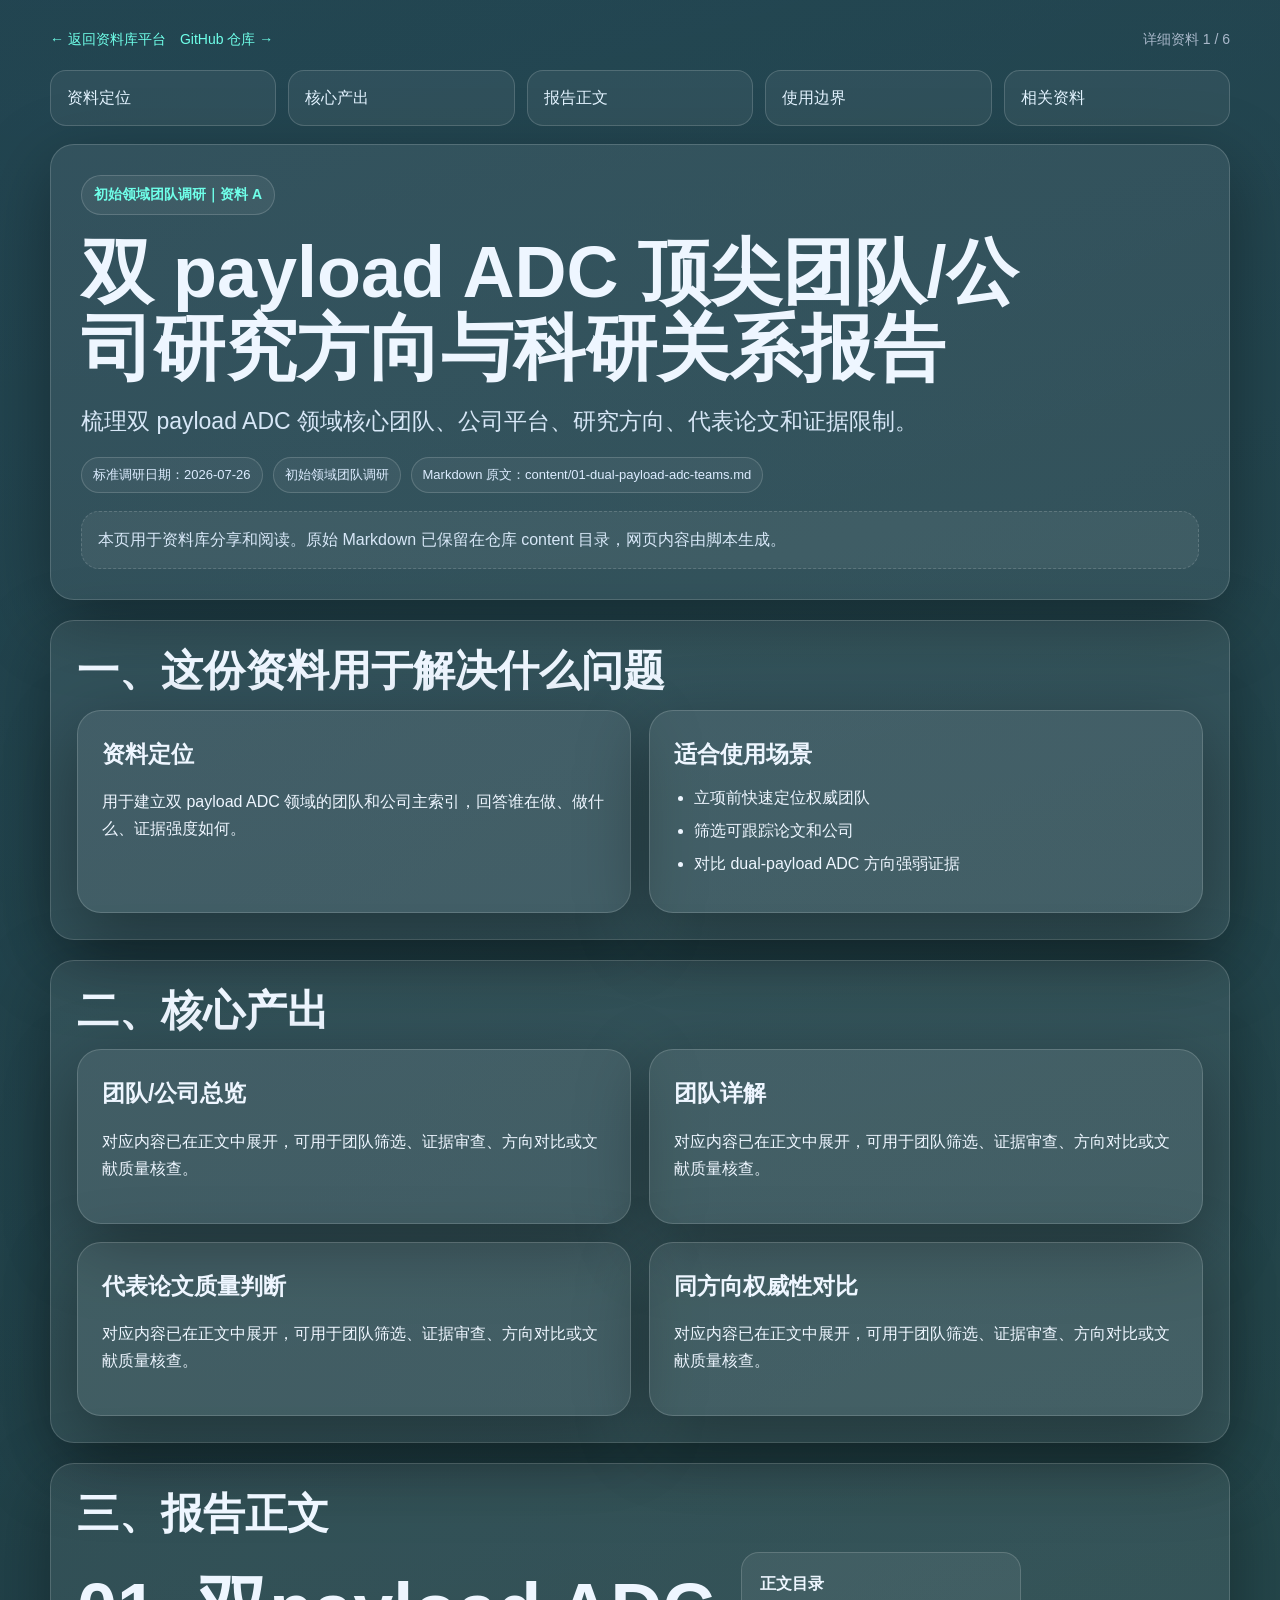
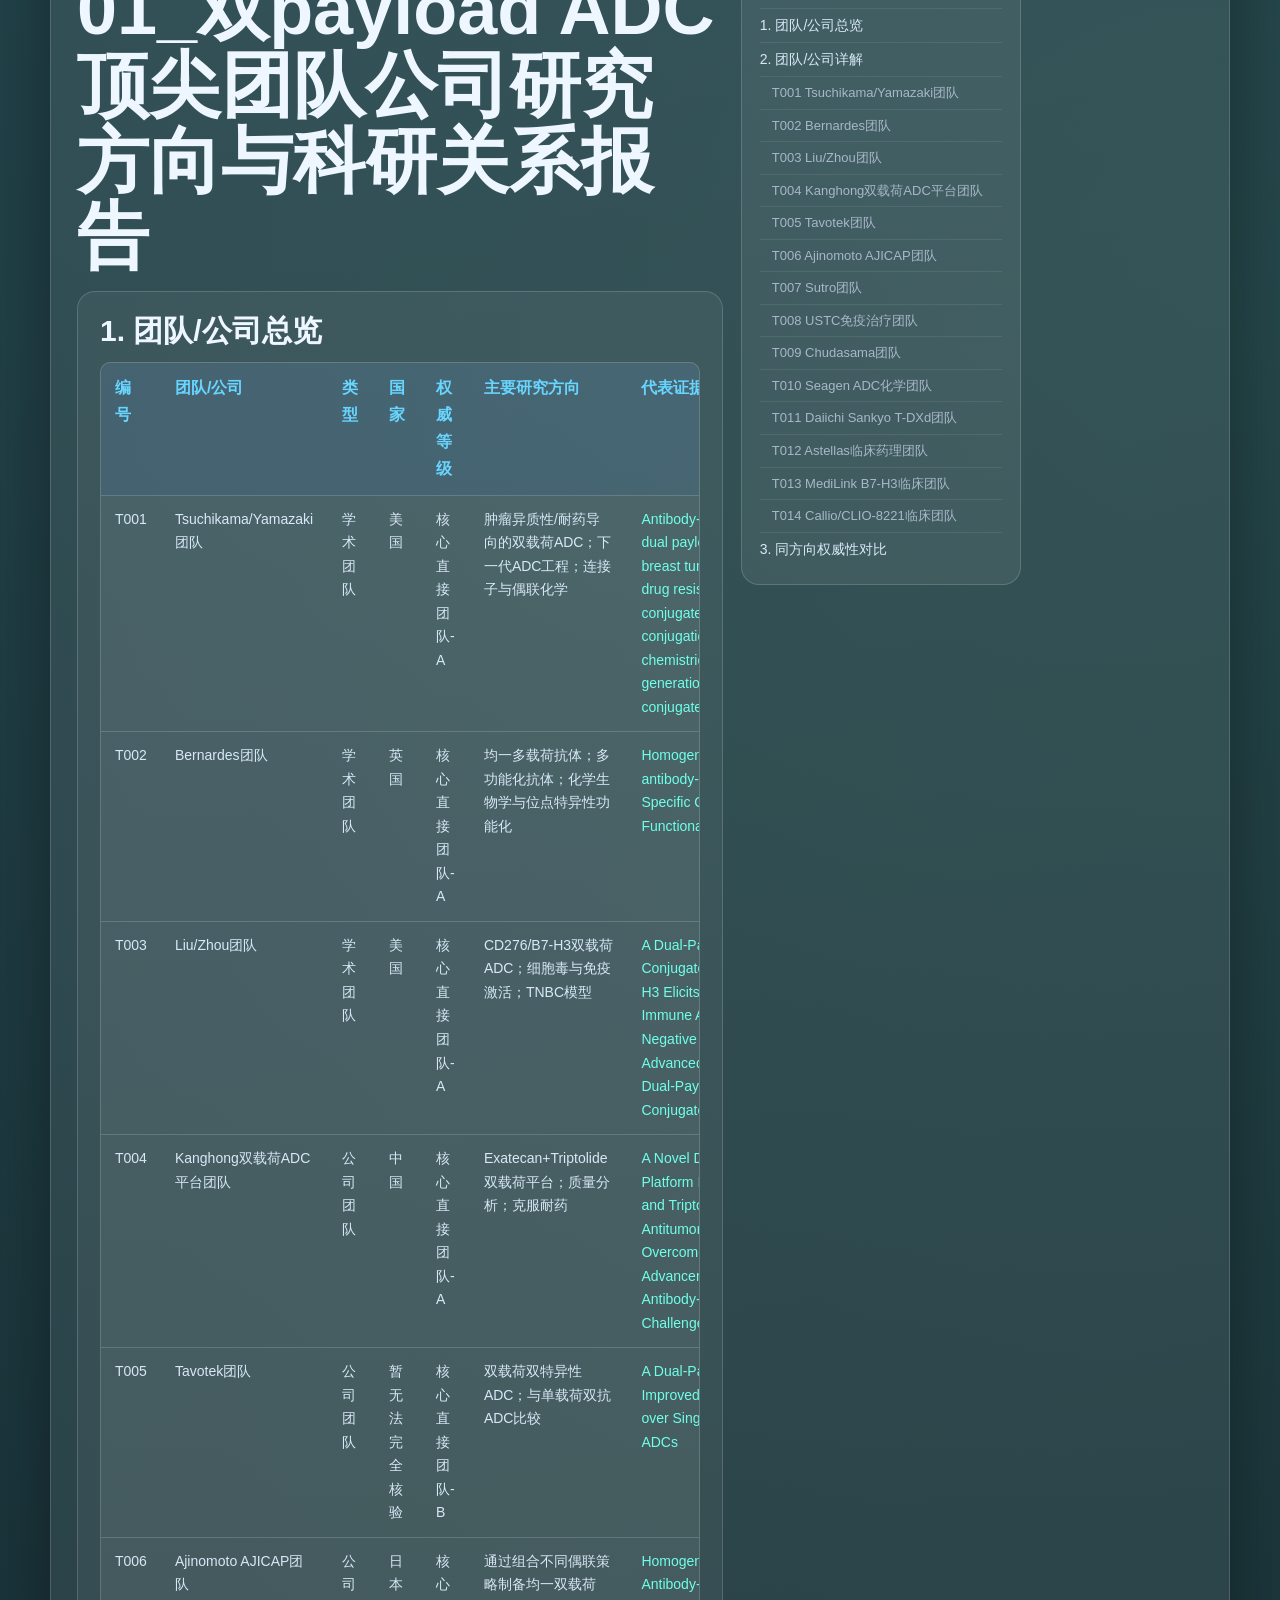
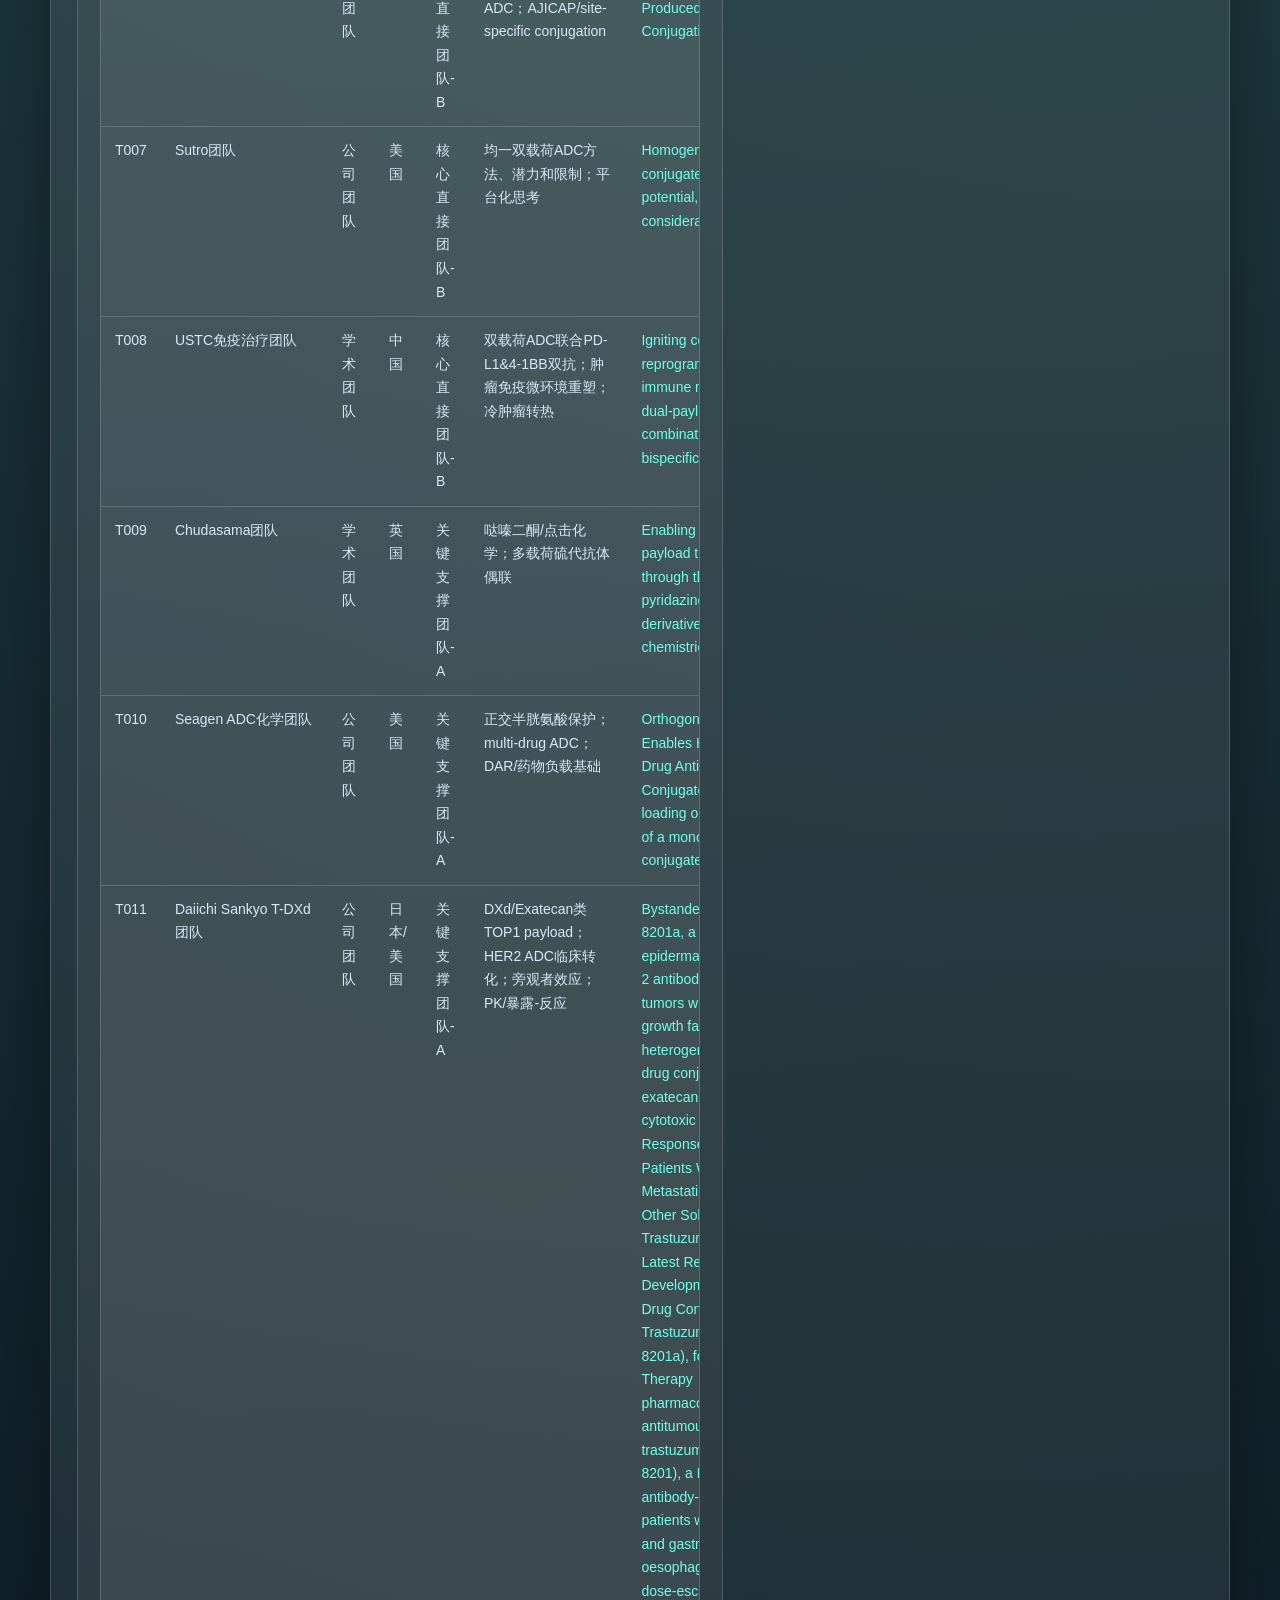
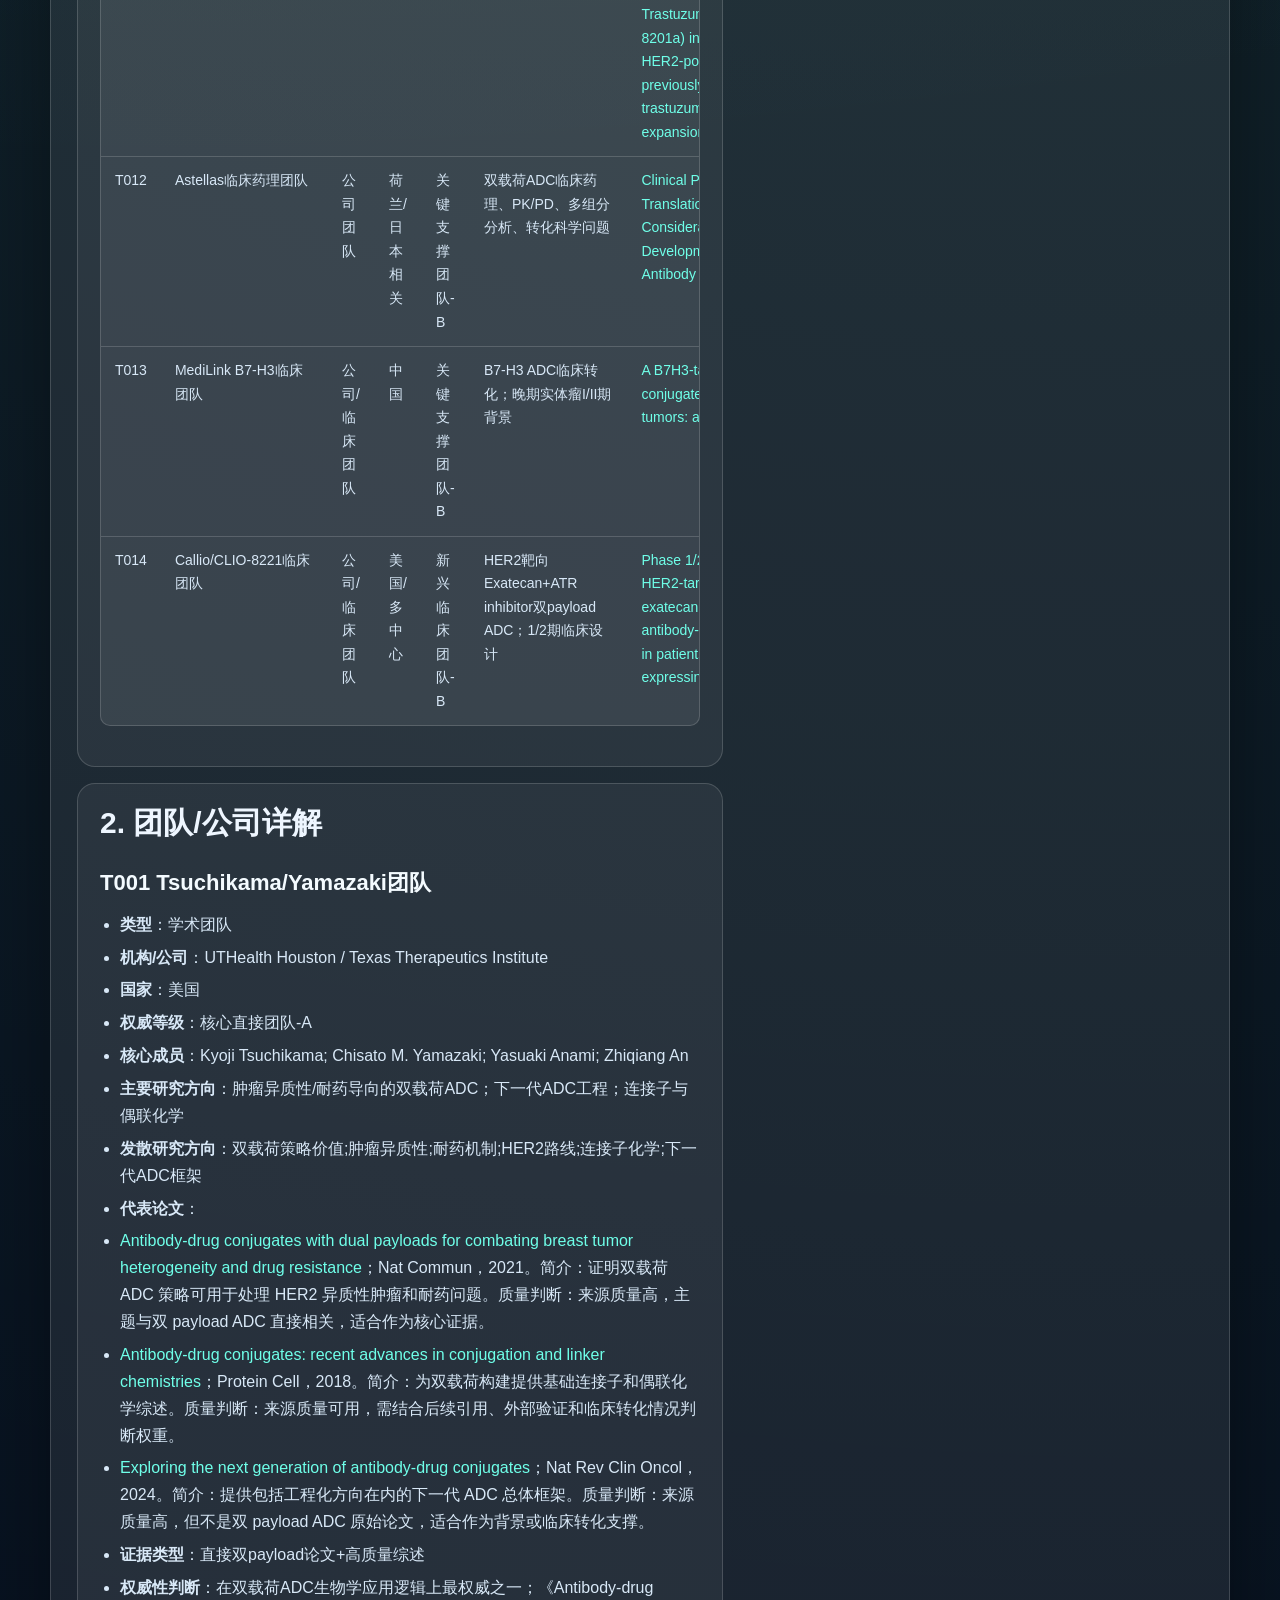
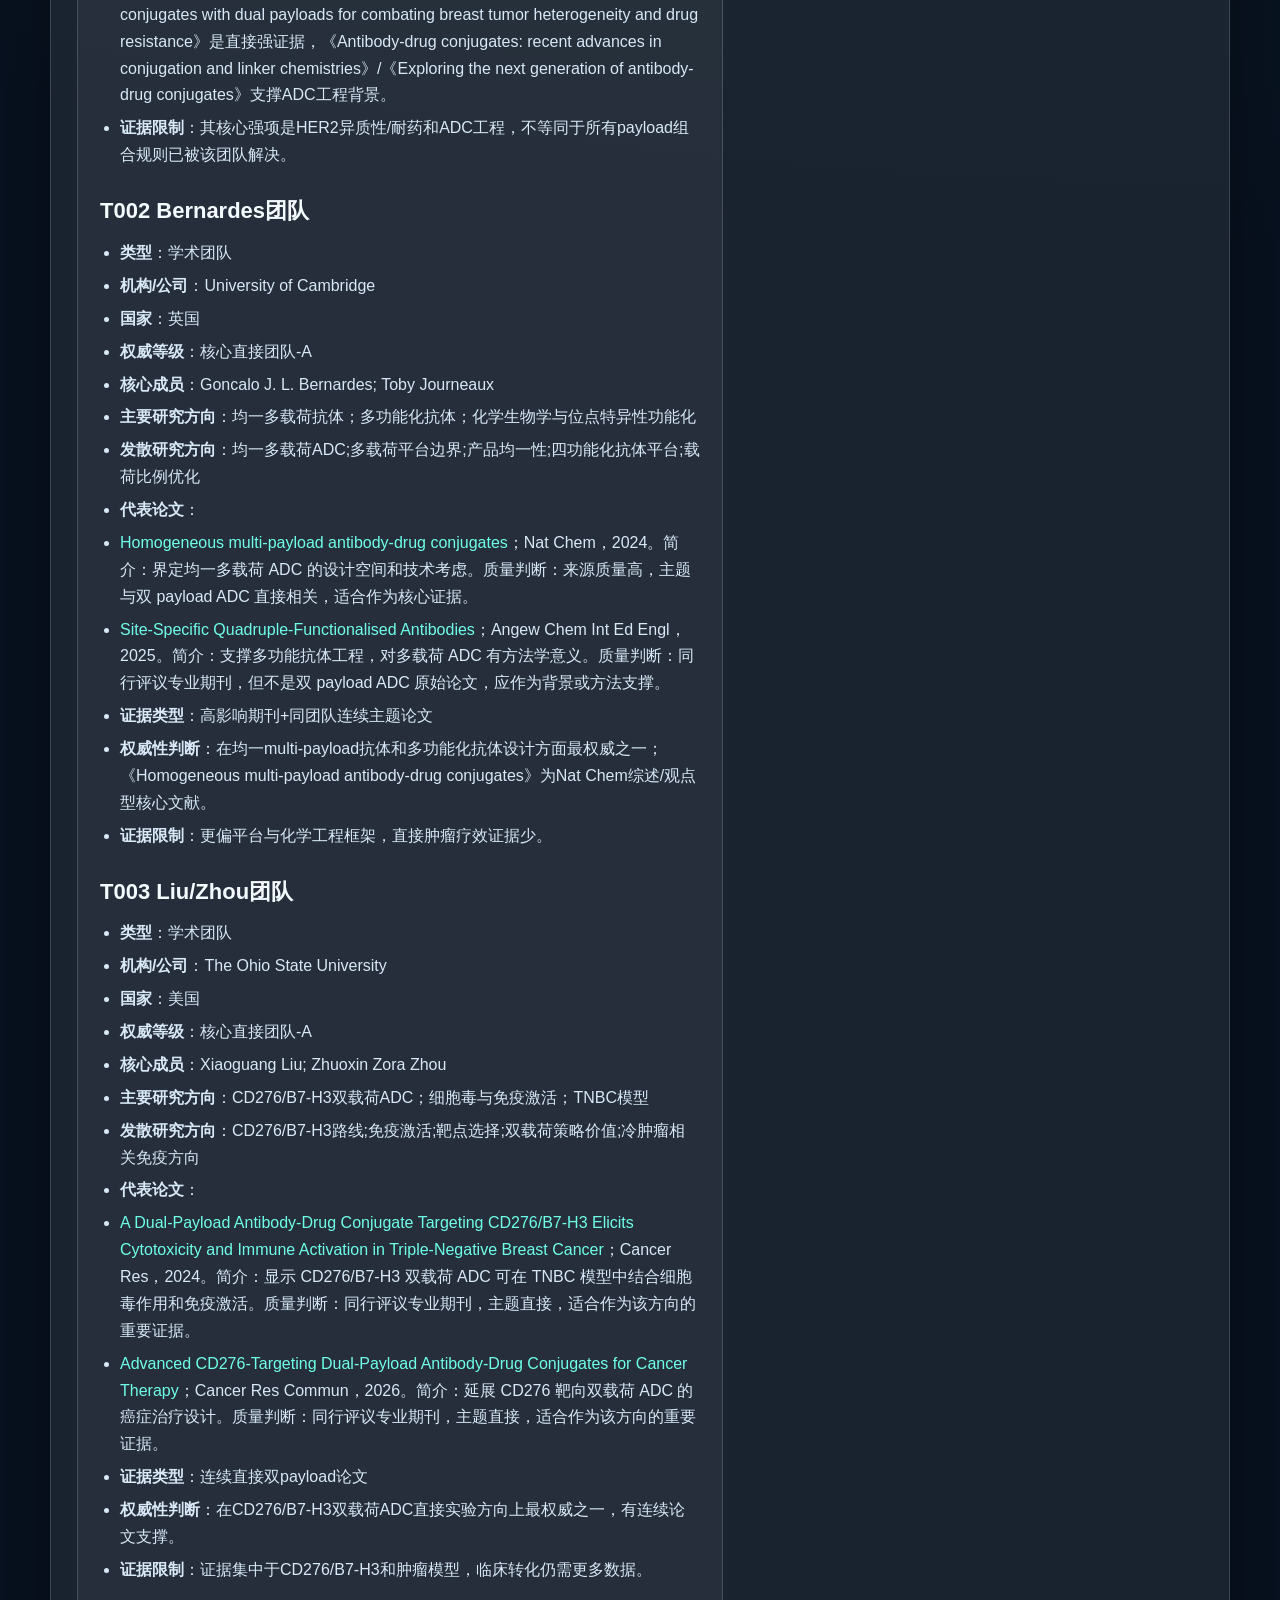
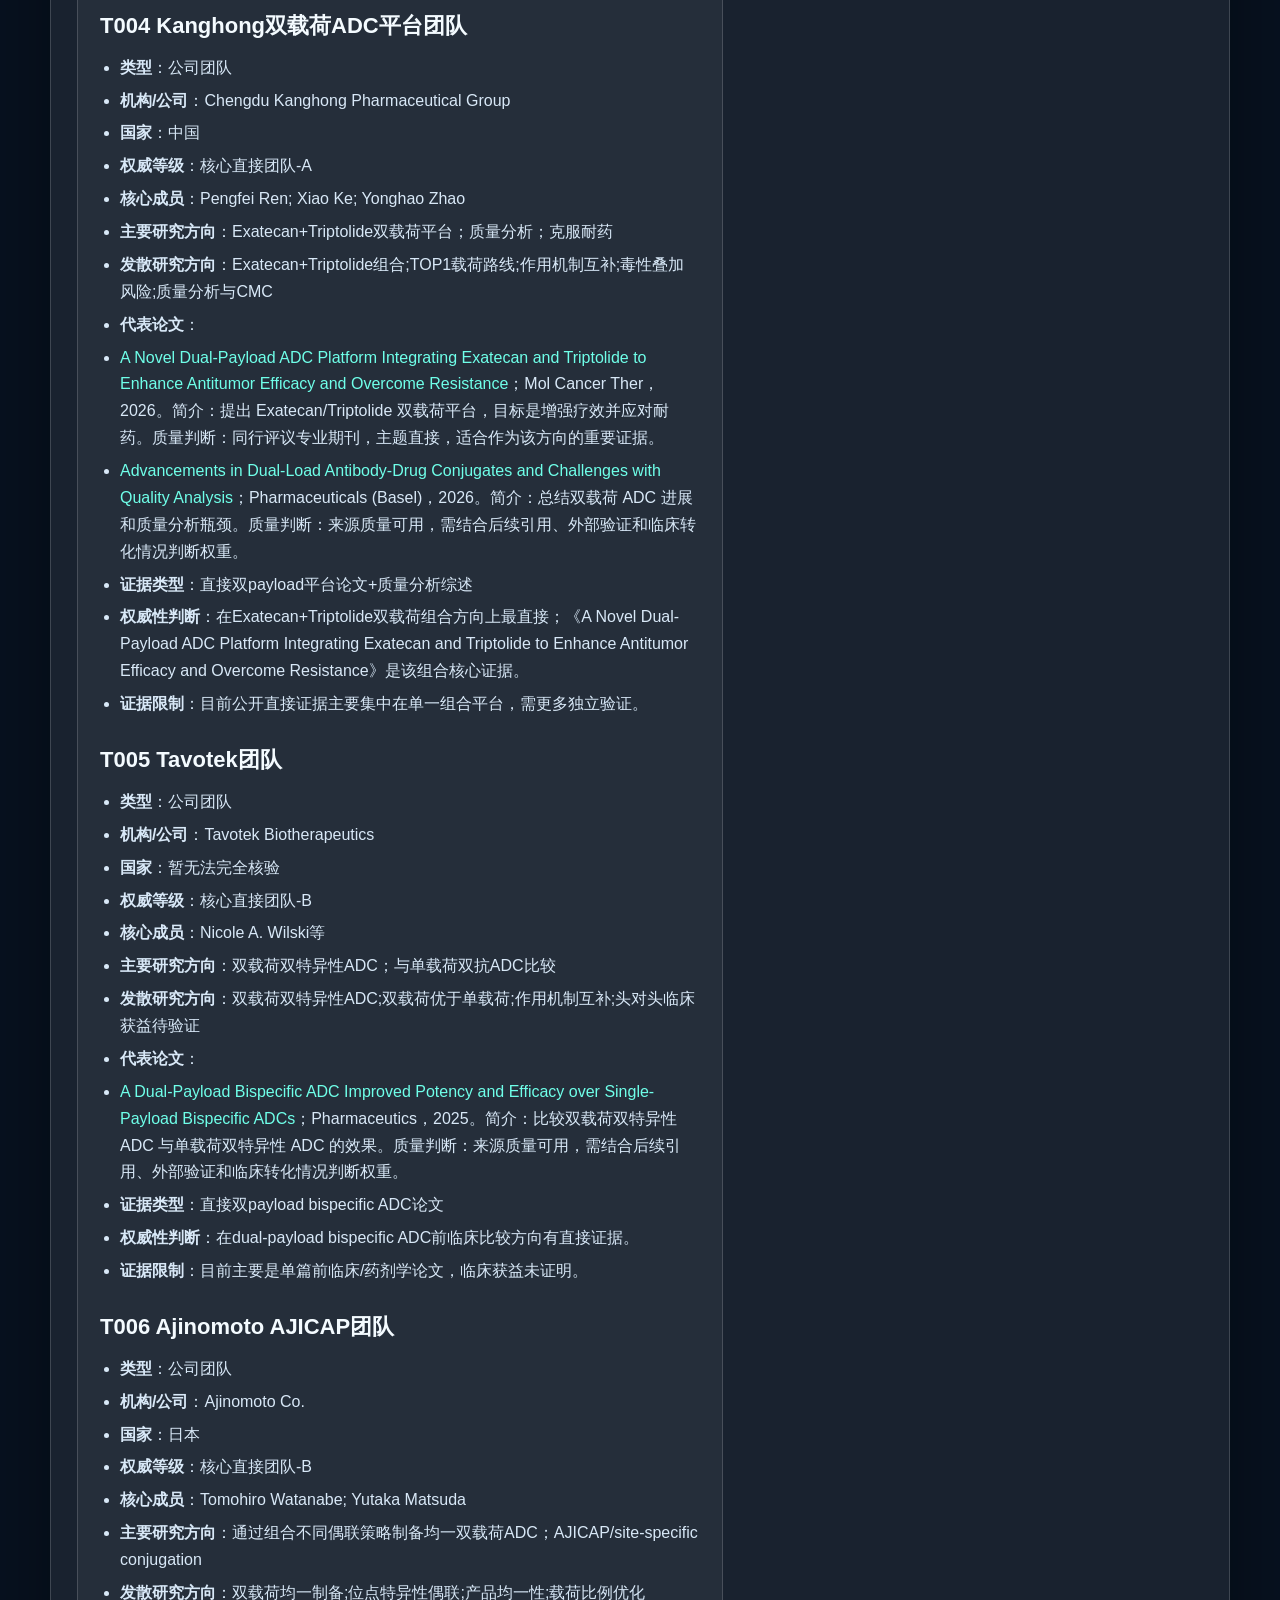
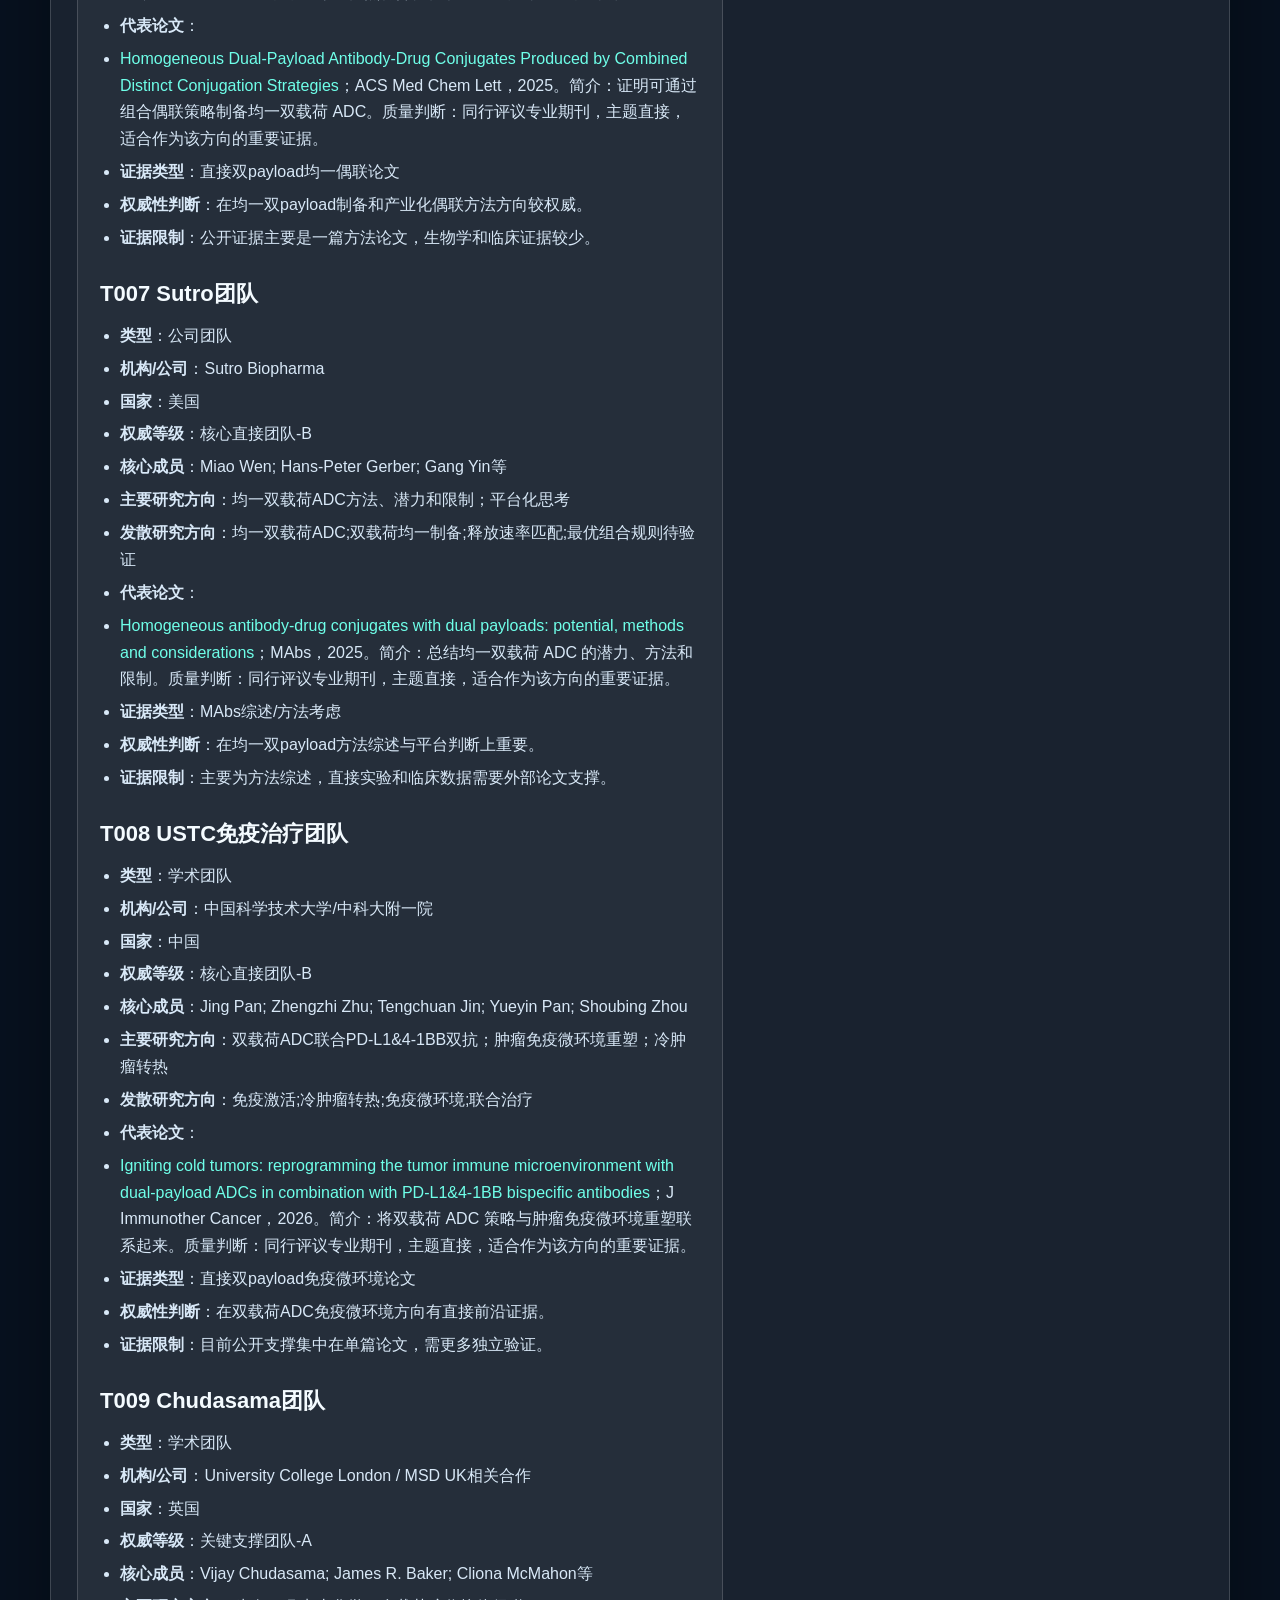
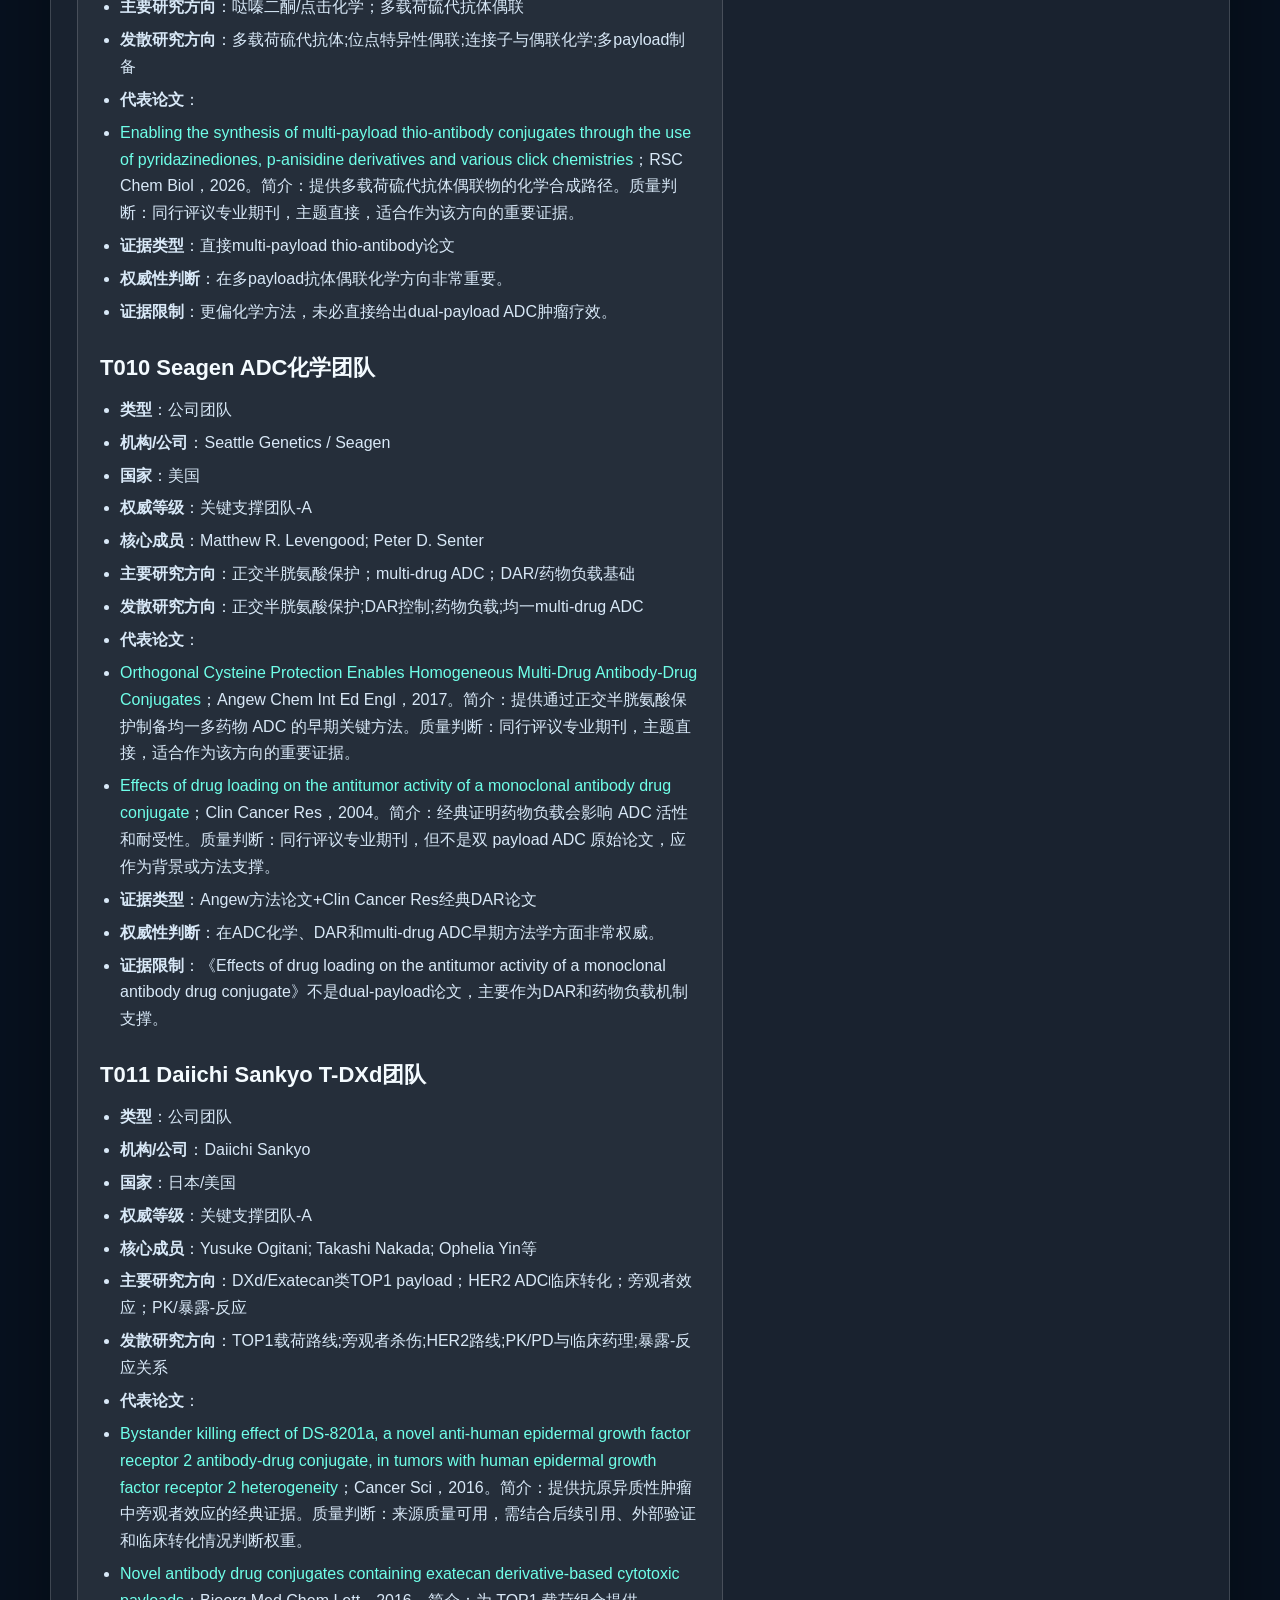
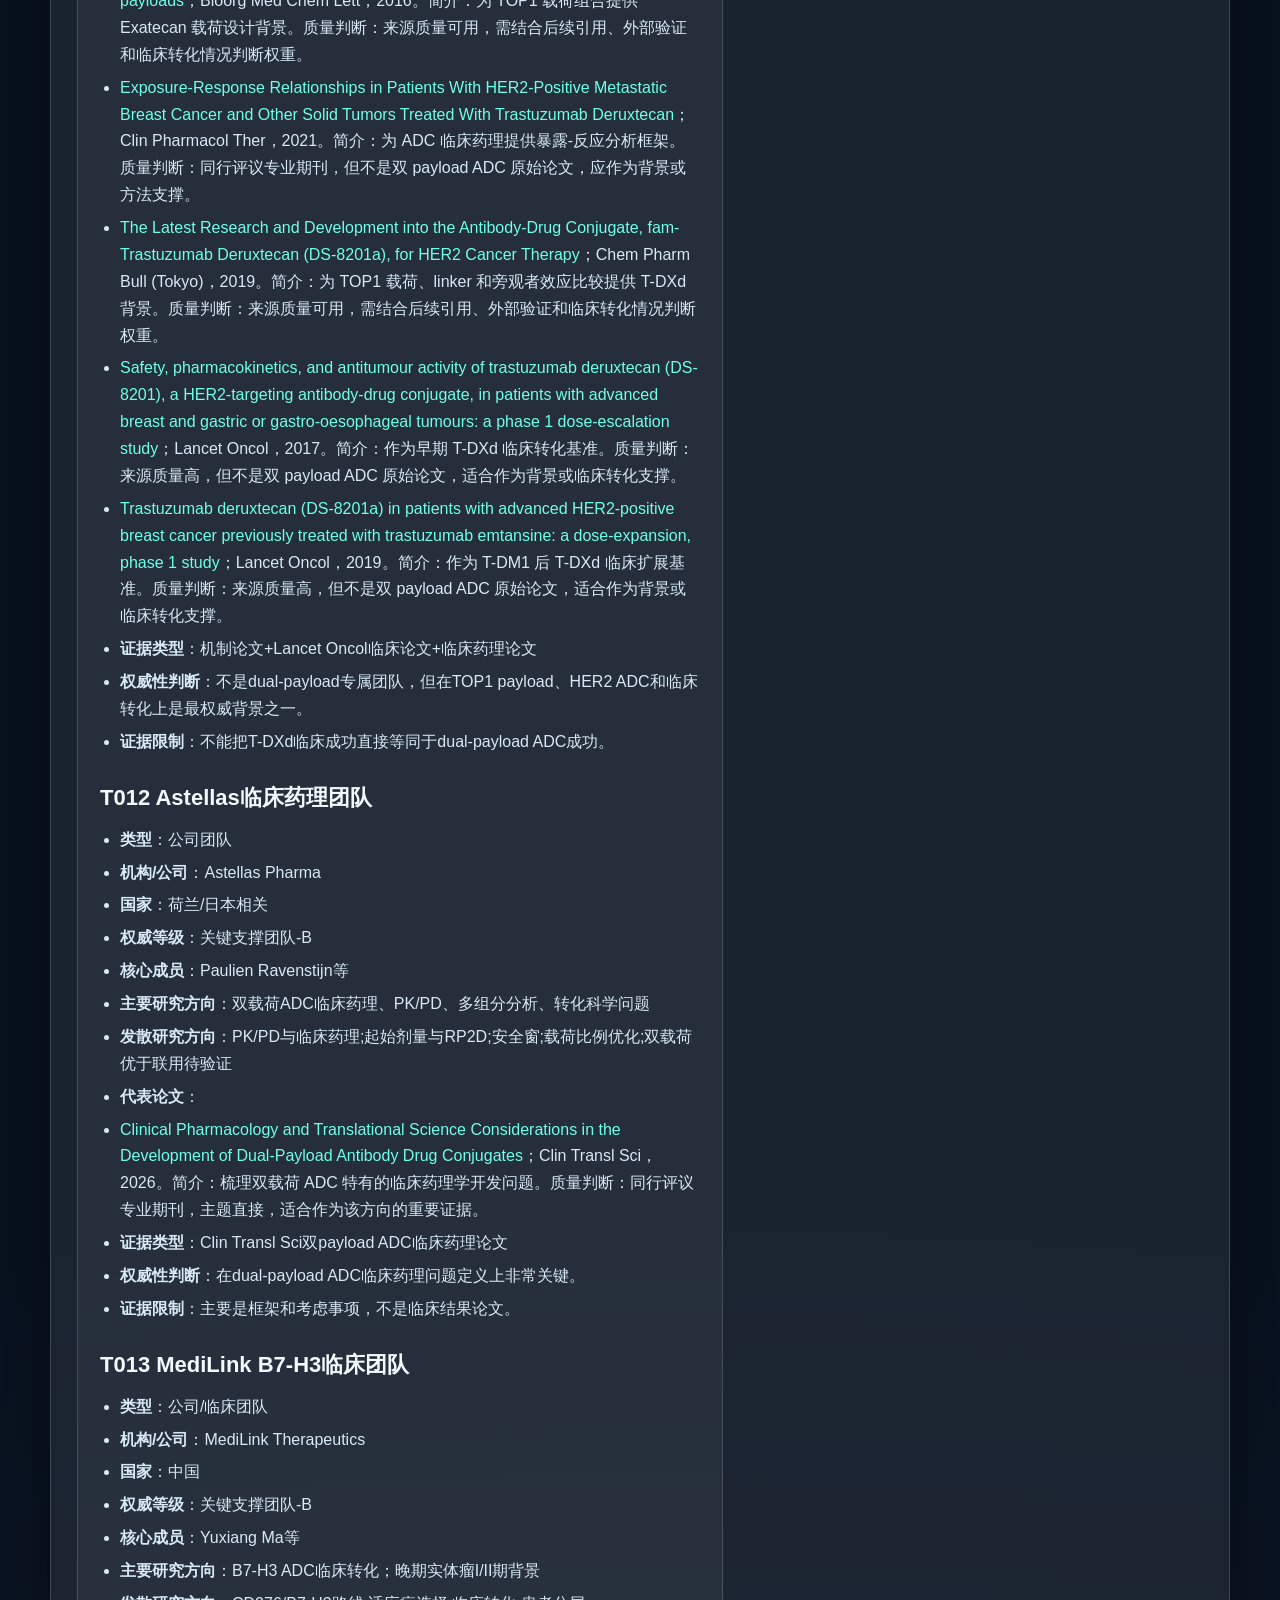
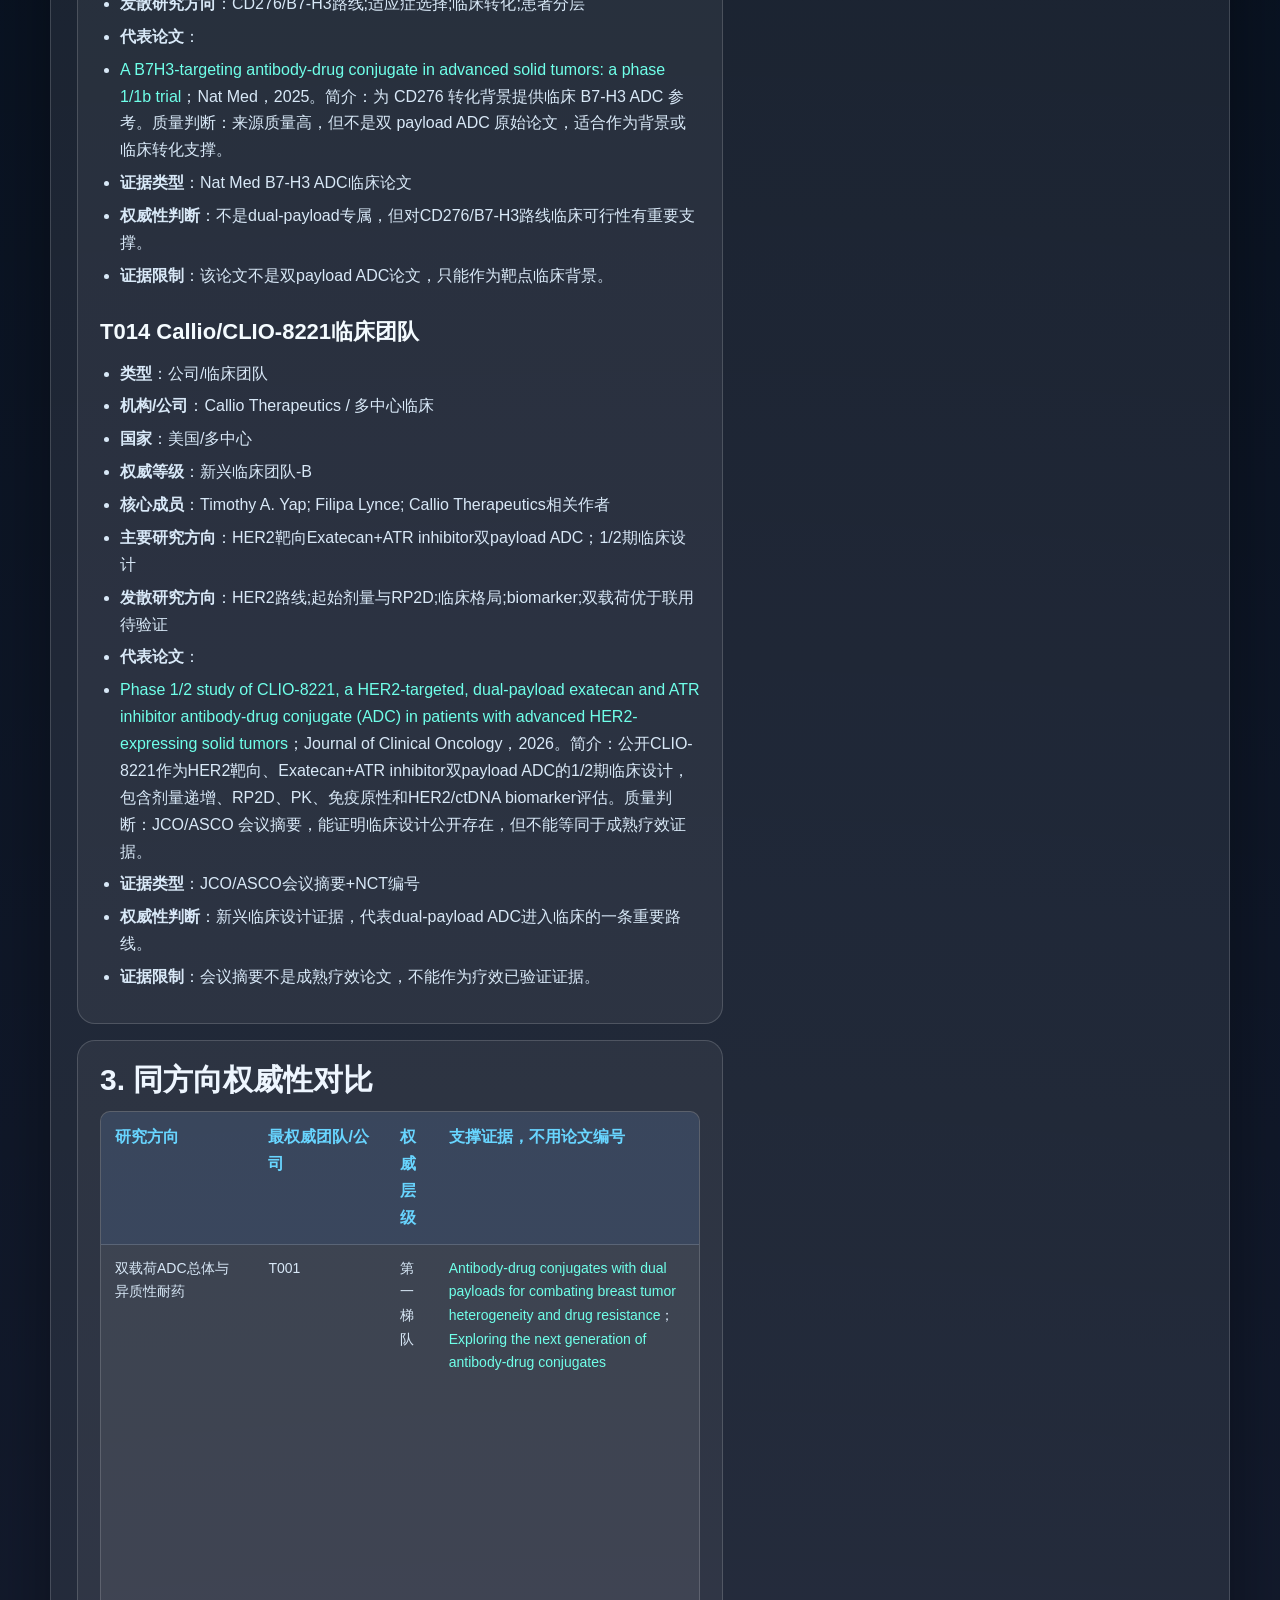
==== commit 2911c5a0: "Add ADC CNS paper list page" ====
--- a/detail-01-dual-payload-adc-teams.html
+++ b/detail-01-dual-payload-adc-teams.html
@@ -11,7 +11,7 @@
   <main class="page">
     <div class="topbar">
       <div style="display:flex; gap:14px; flex-wrap:wrap;"><a href="./index.html">← 返回资料库平台</a><a href="https://github.com/HJH0331/ADC-" target="_blank" rel="noopener">GitHub 仓库 →</a></div>
-      <span>详细资料 1 / 5</span>
+      <span>详细资料 1 / 6</span>
     </div>
     <div class="quick">
       <a href="#position">资料定位</a>
@@ -306,7 +306,7 @@
     </section>
     <section class="section" id="related">
       <h2>五、相关资料导航</h2>
-      <div class="related"><a class="mini-link active" href="./detail-01-dual-payload-adc-teams.html">资料 A. 双 payload ADC 团队图谱</a><a class="mini-link" href="./detail-02-adc-linker-teams.html">资料 B. ADC linker 团队图谱</a><a class="mini-link" href="./detail-03-dual-payload-adc-linker-teams.html">资料 C. 双 payload linker 图谱</a><a class="mini-link" href="./detail-04-dual-payload-adc-team-details.html">资料 D. 重点团队详细档案</a><a class="mini-link" href="./detail-cns-paper-list.html">资料 E. CNS 全口径论文清单</a></div>
+      <div class="related"><a class="mini-link active" href="./detail-01-dual-payload-adc-teams.html">资料 A. 双 payload ADC 团队图谱</a><a class="mini-link" href="./detail-02-adc-linker-teams.html">资料 B. ADC linker 团队图谱</a><a class="mini-link" href="./detail-03-dual-payload-adc-linker-teams.html">资料 C. 双 payload linker 图谱</a><a class="mini-link" href="./detail-04-dual-payload-adc-team-details.html">资料 D. 重点团队详细档案</a><a class="mini-link" href="./detail-cns-paper-list.html">资料 E. CNS 全口径论文清单</a><a class="mini-link" href="./detail-adc-cns-paper-list.html">资料 F. ADC CNS 论文清单</a></div>
     </section>
   </main>
 </body>
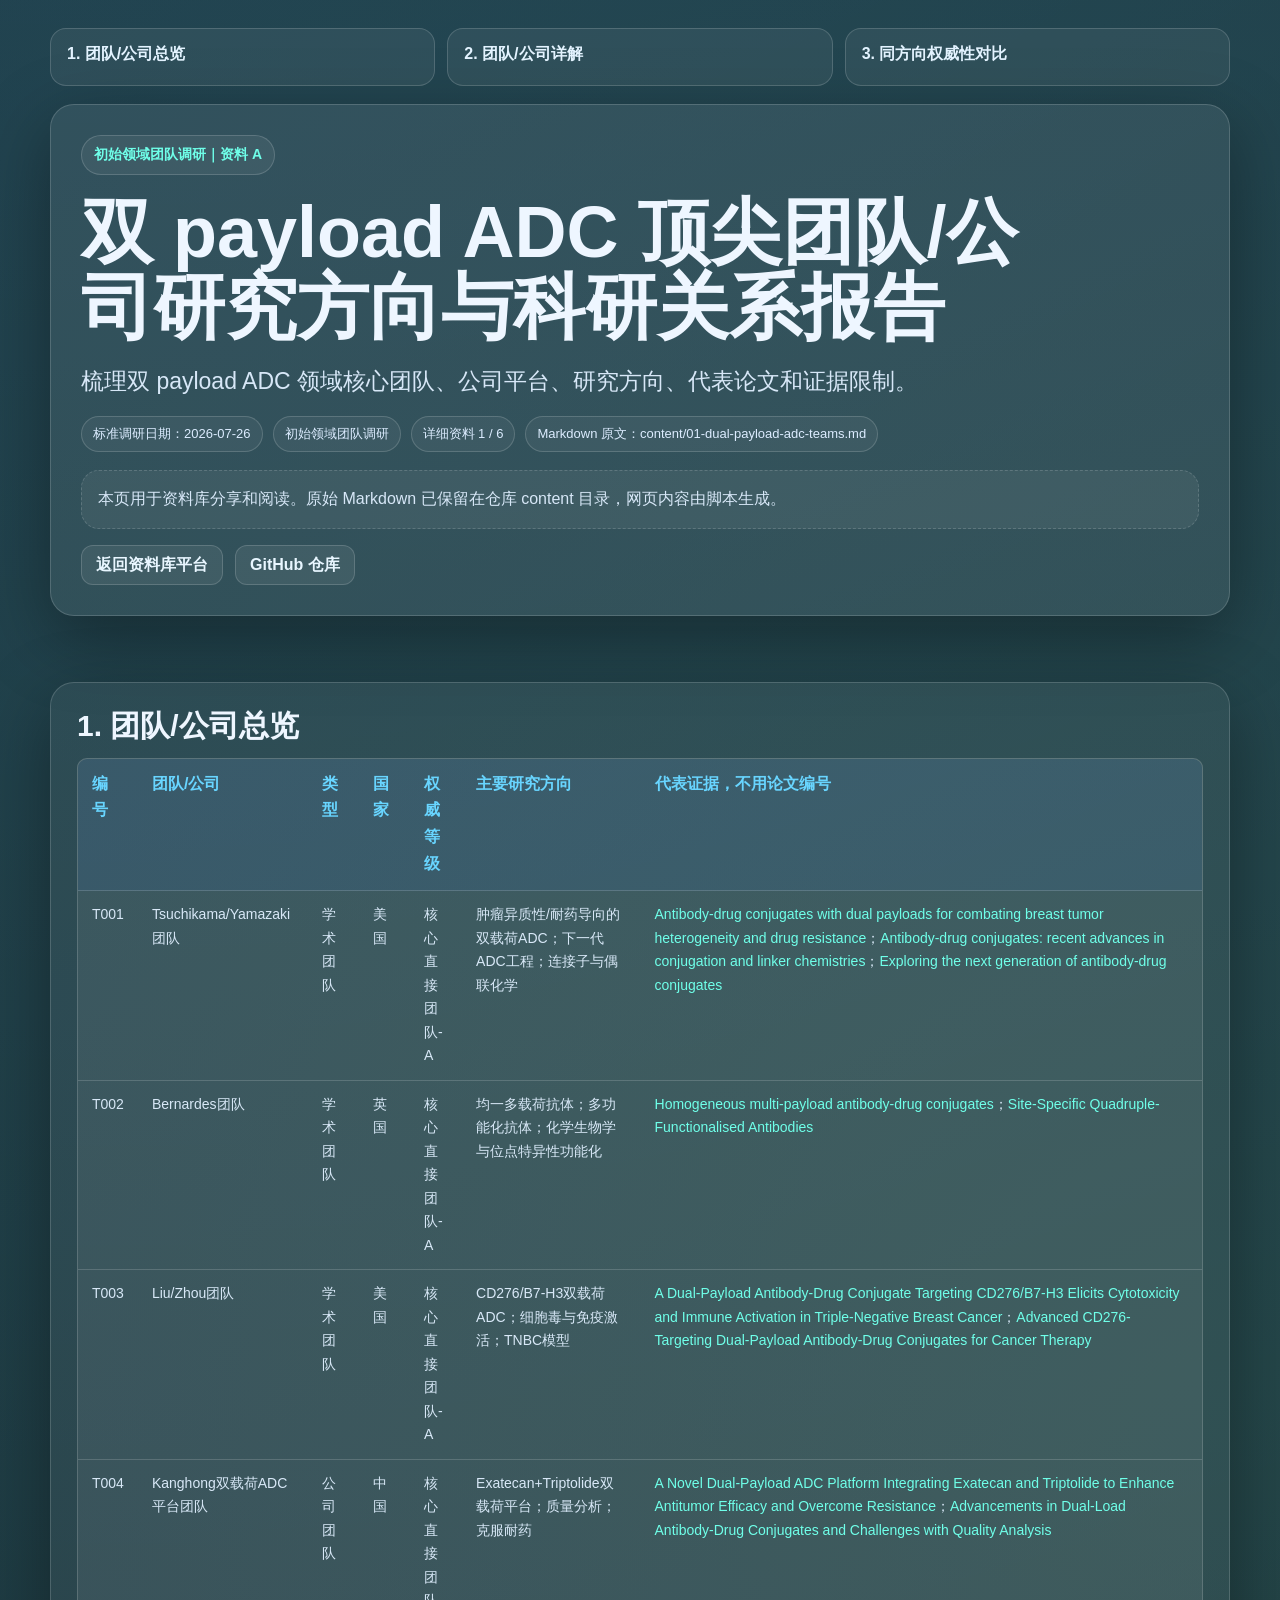
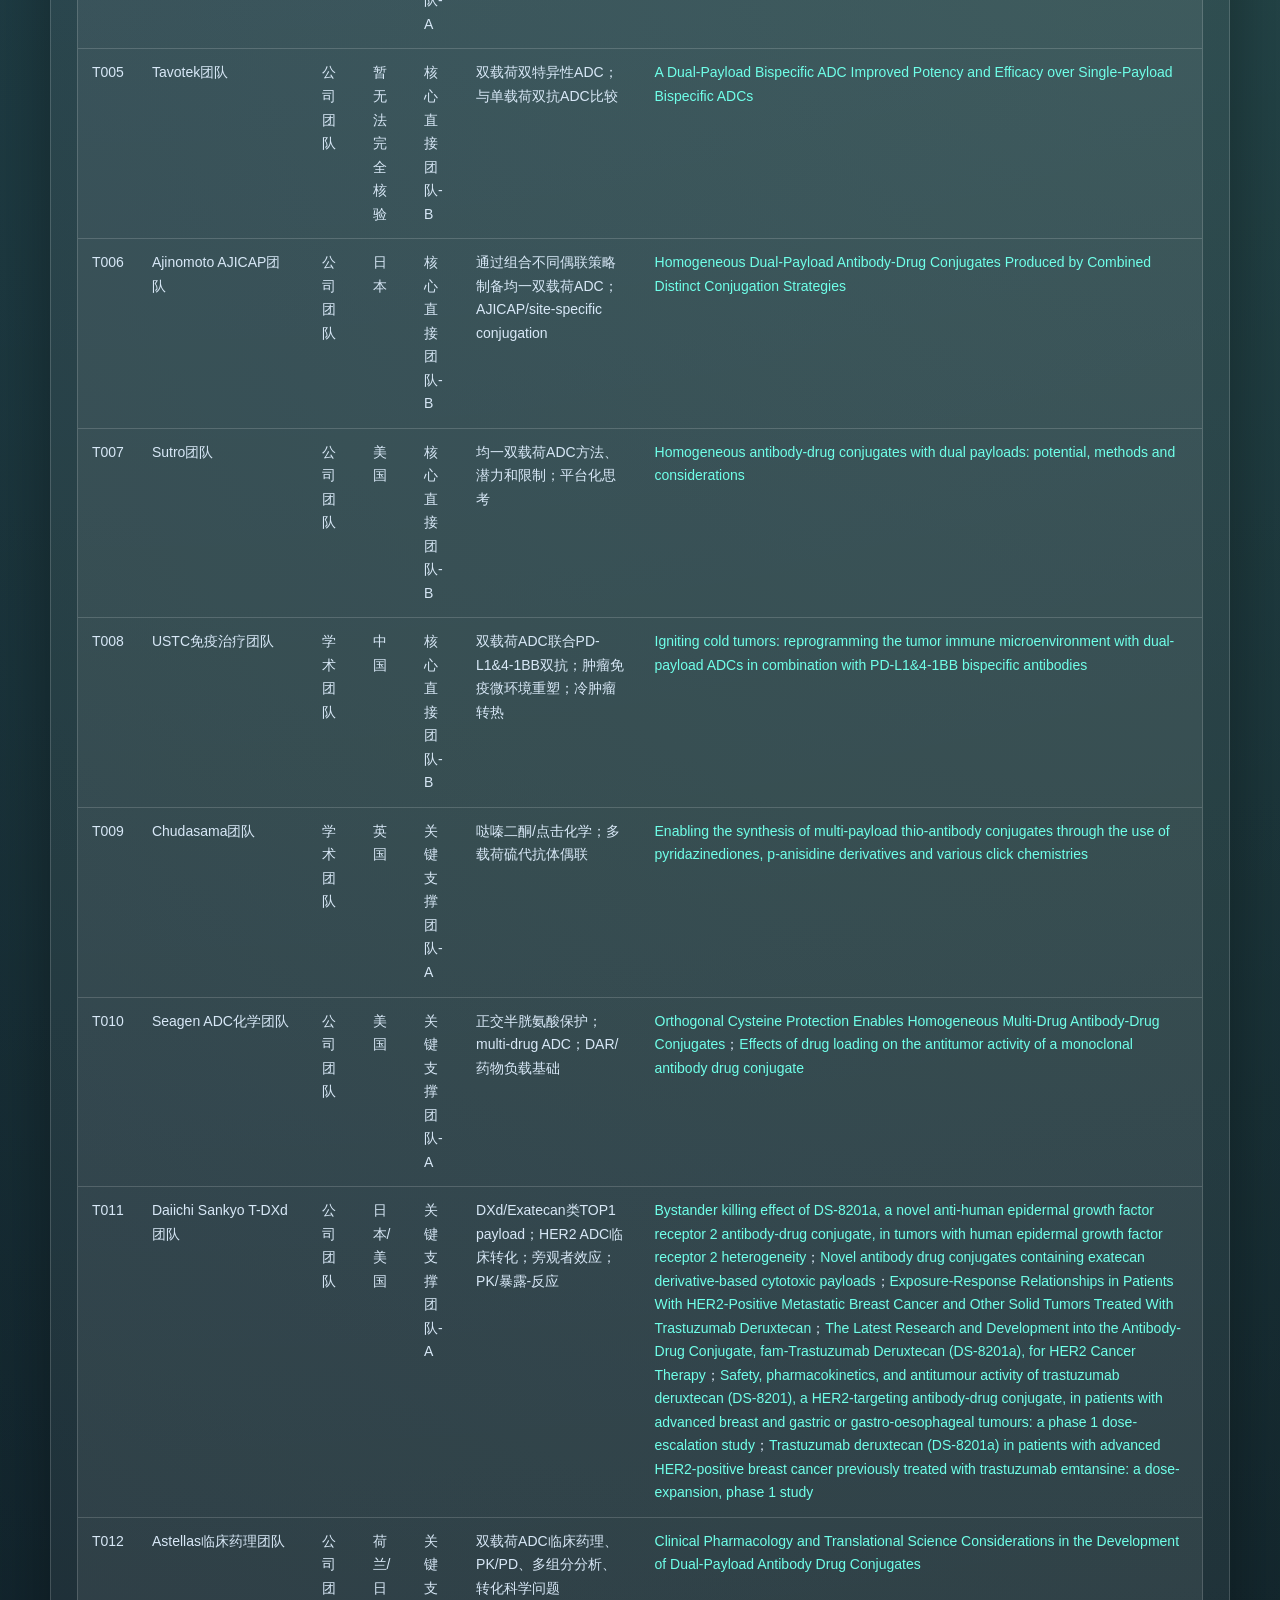
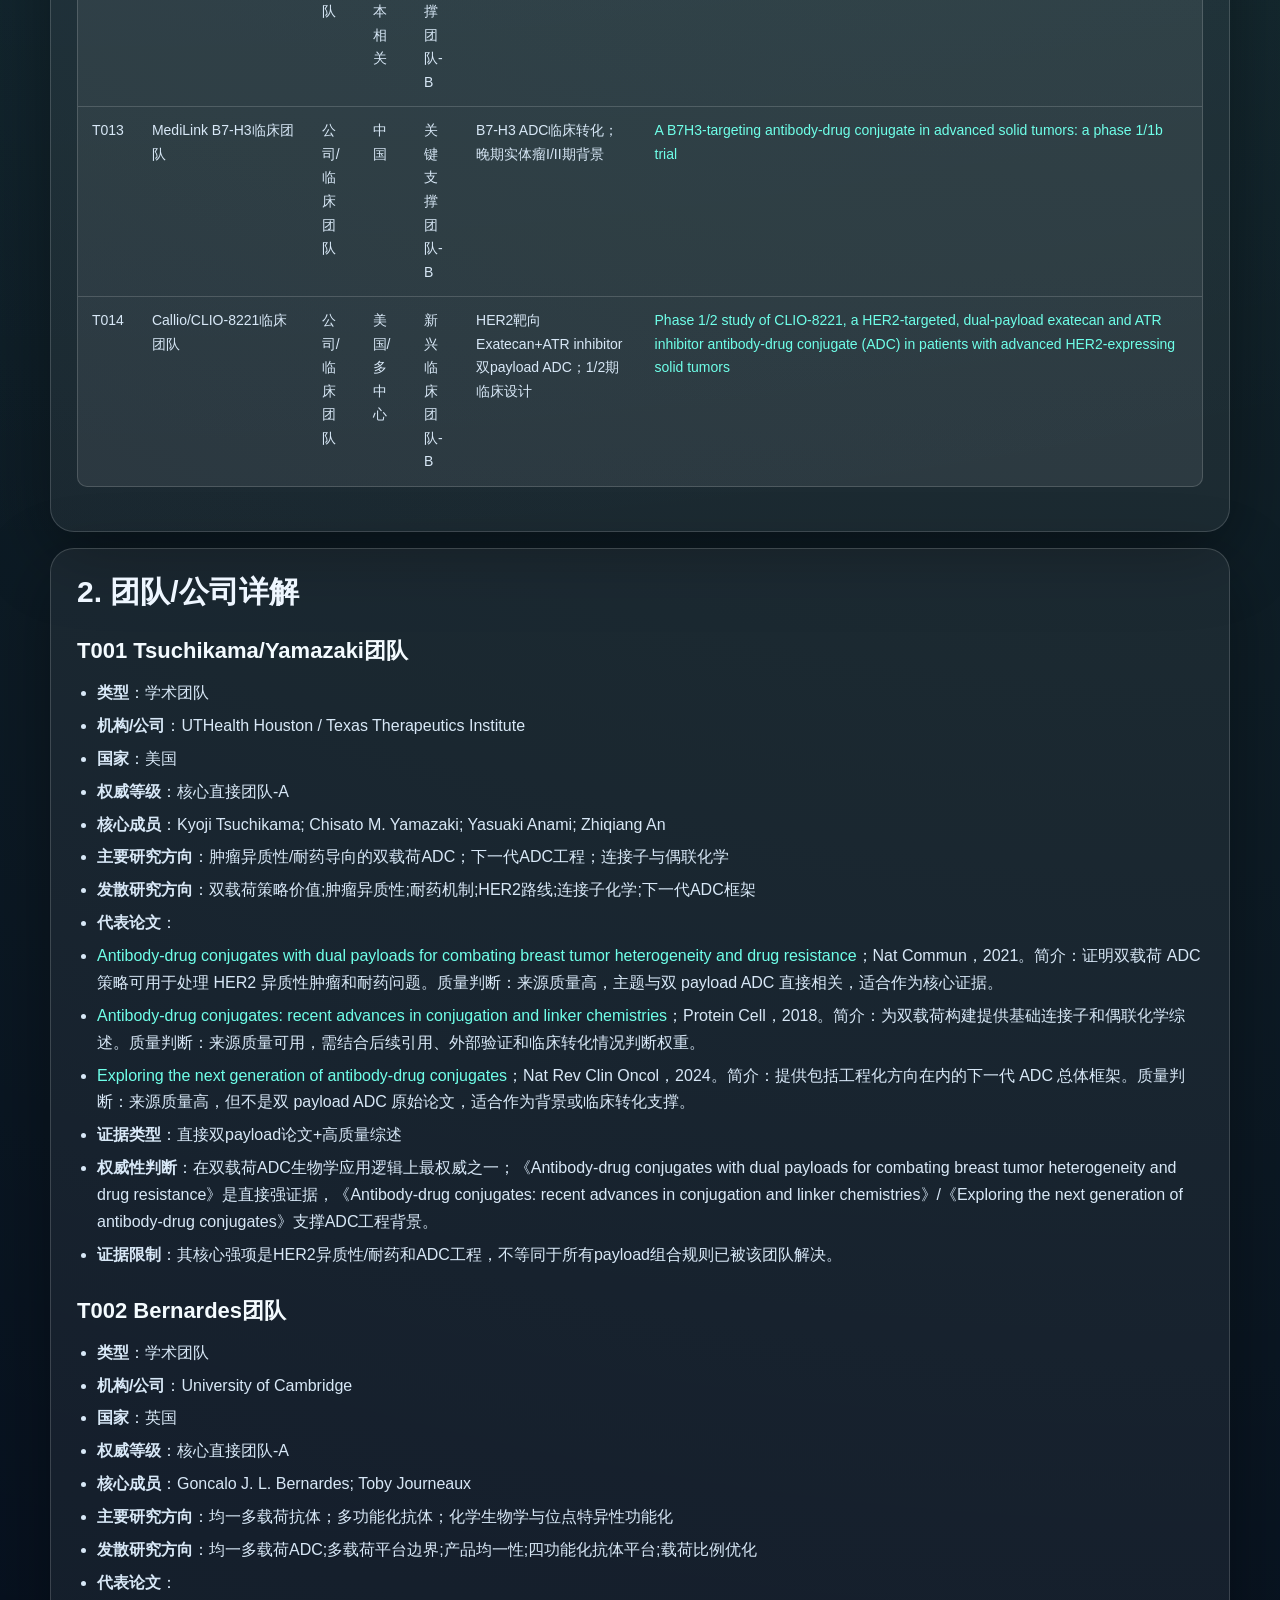
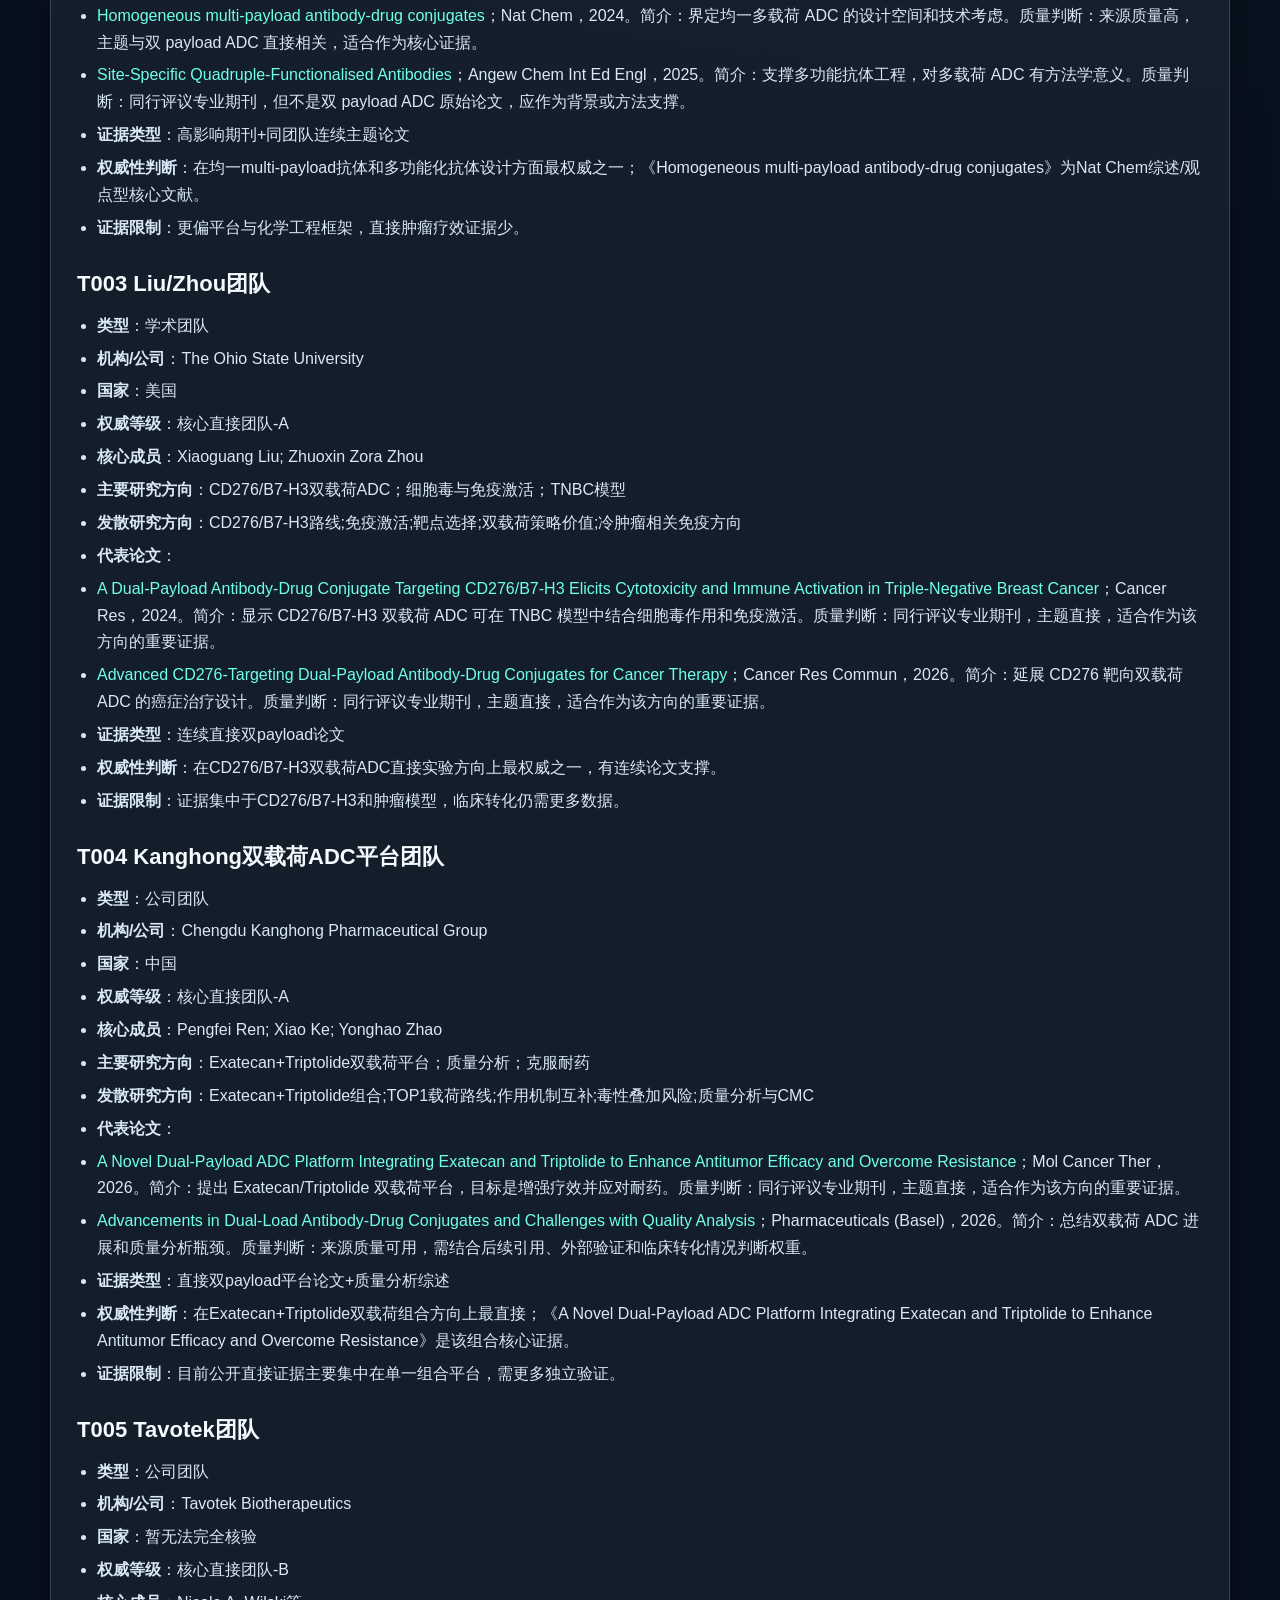
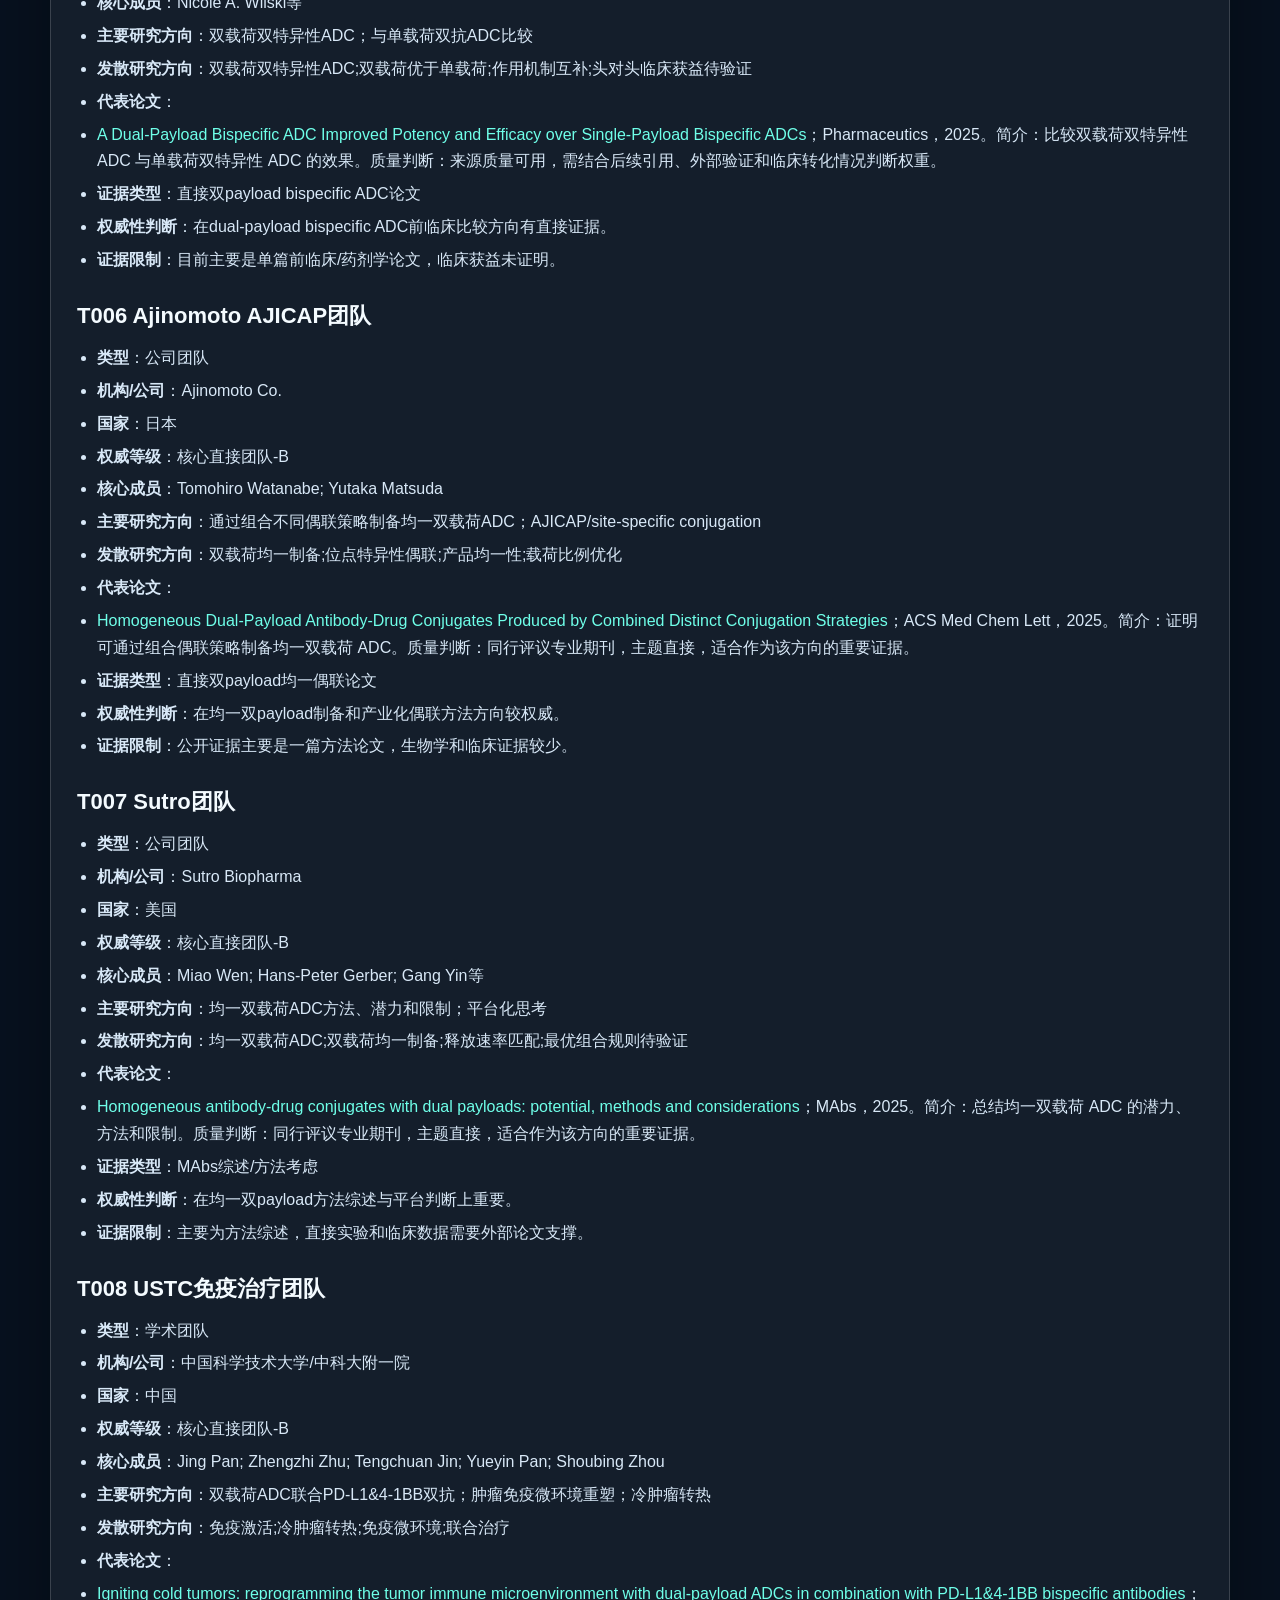
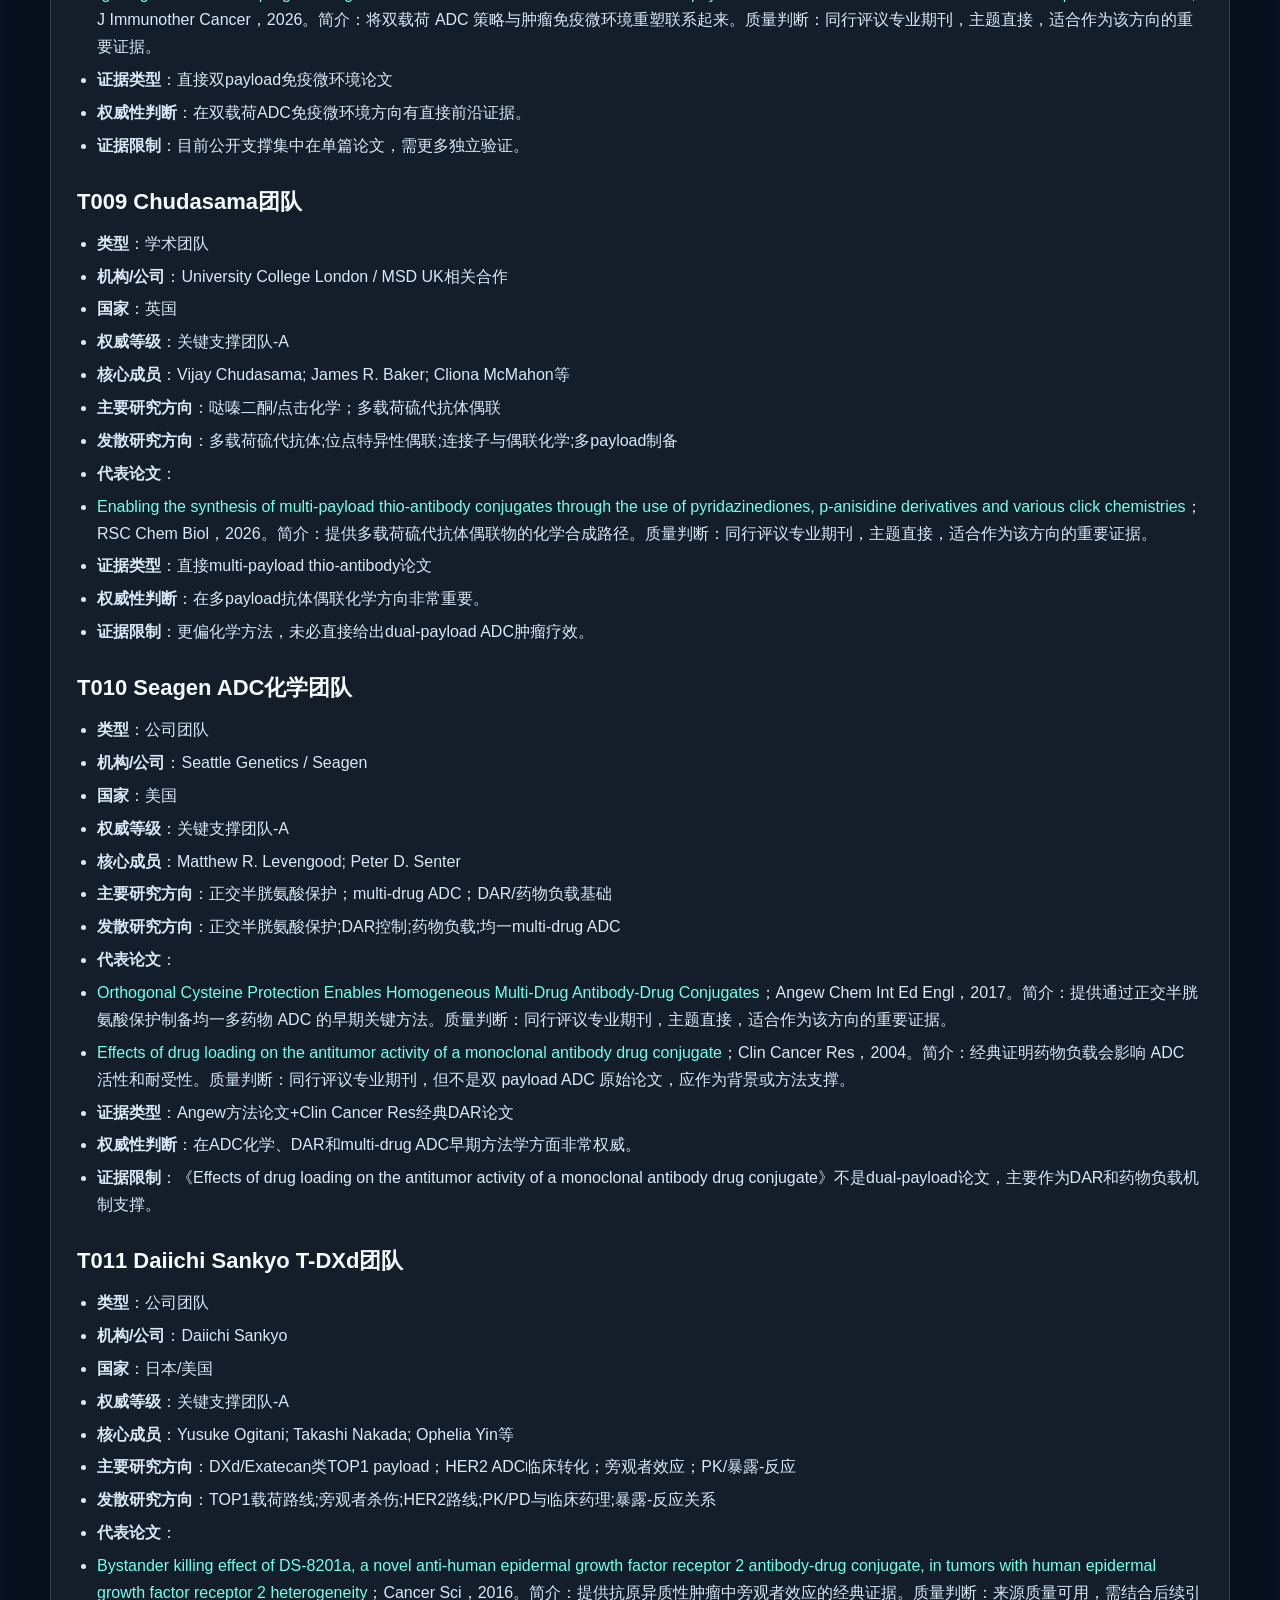
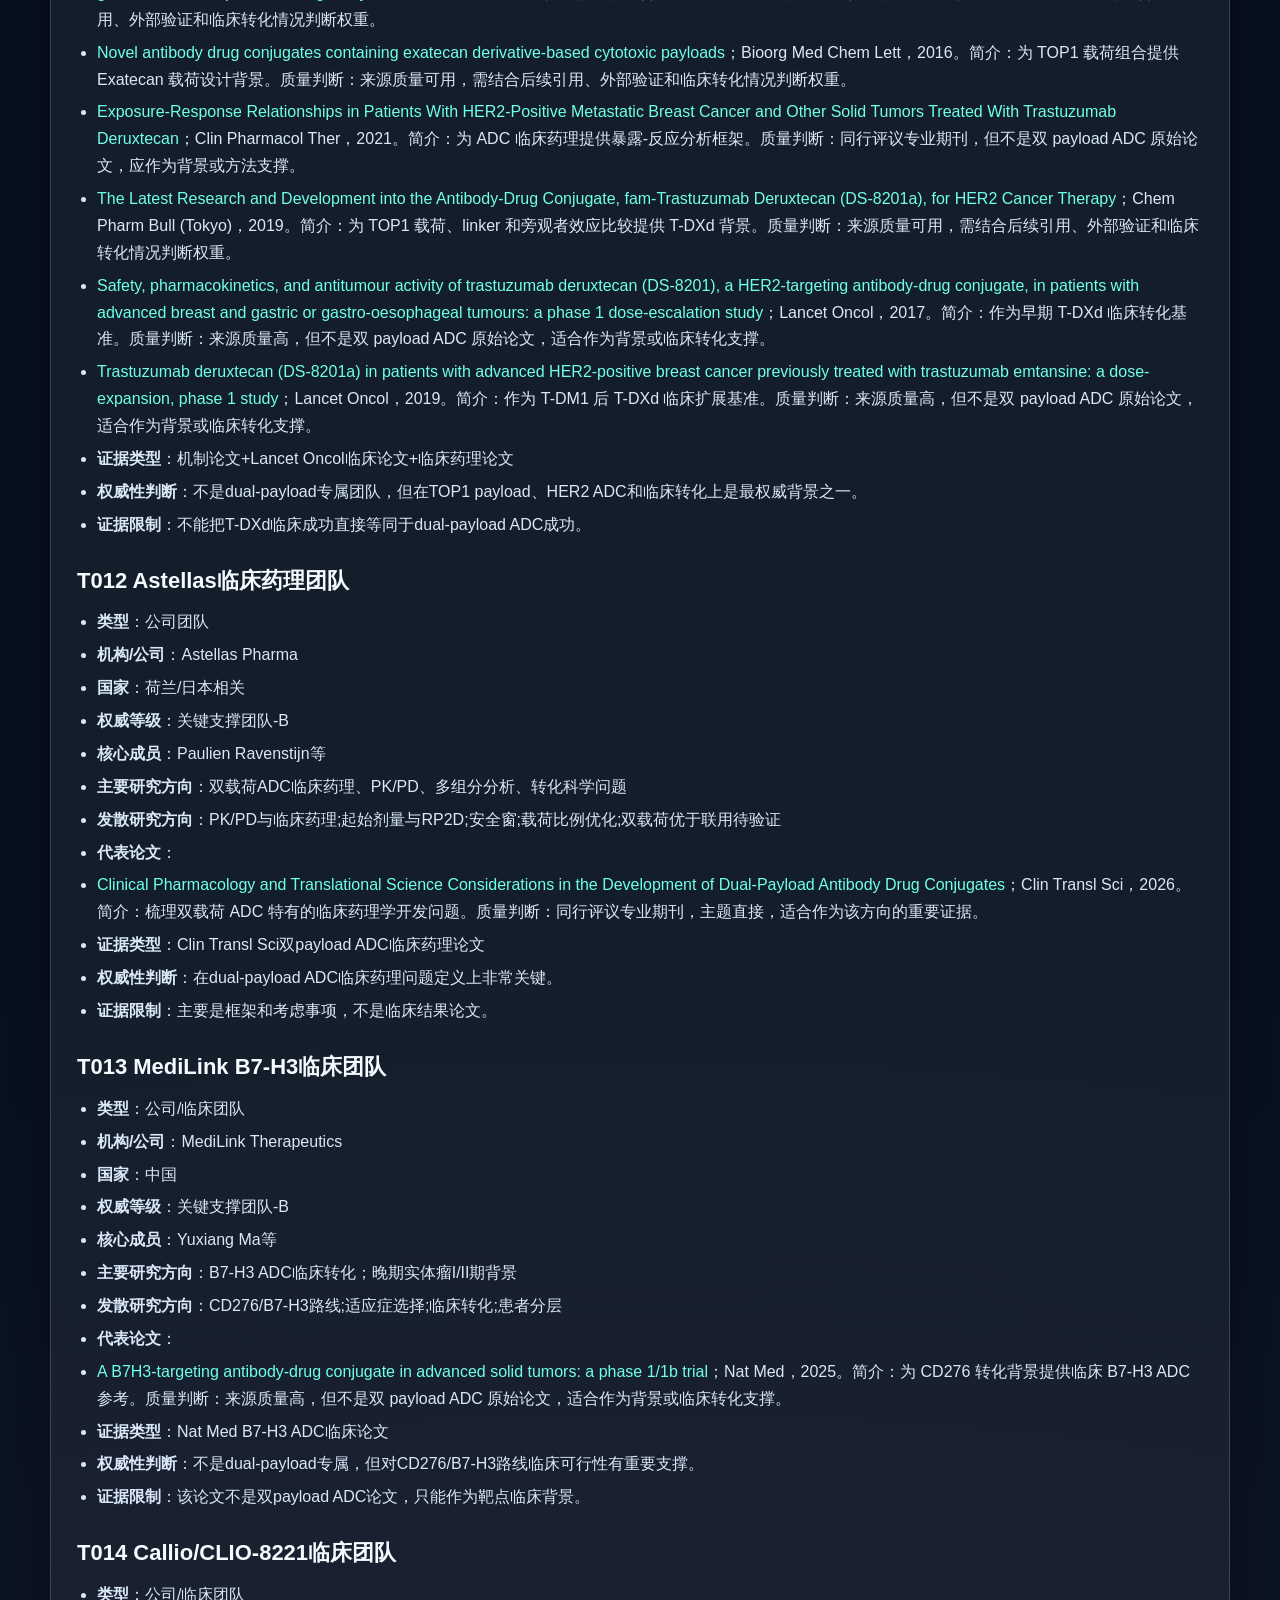
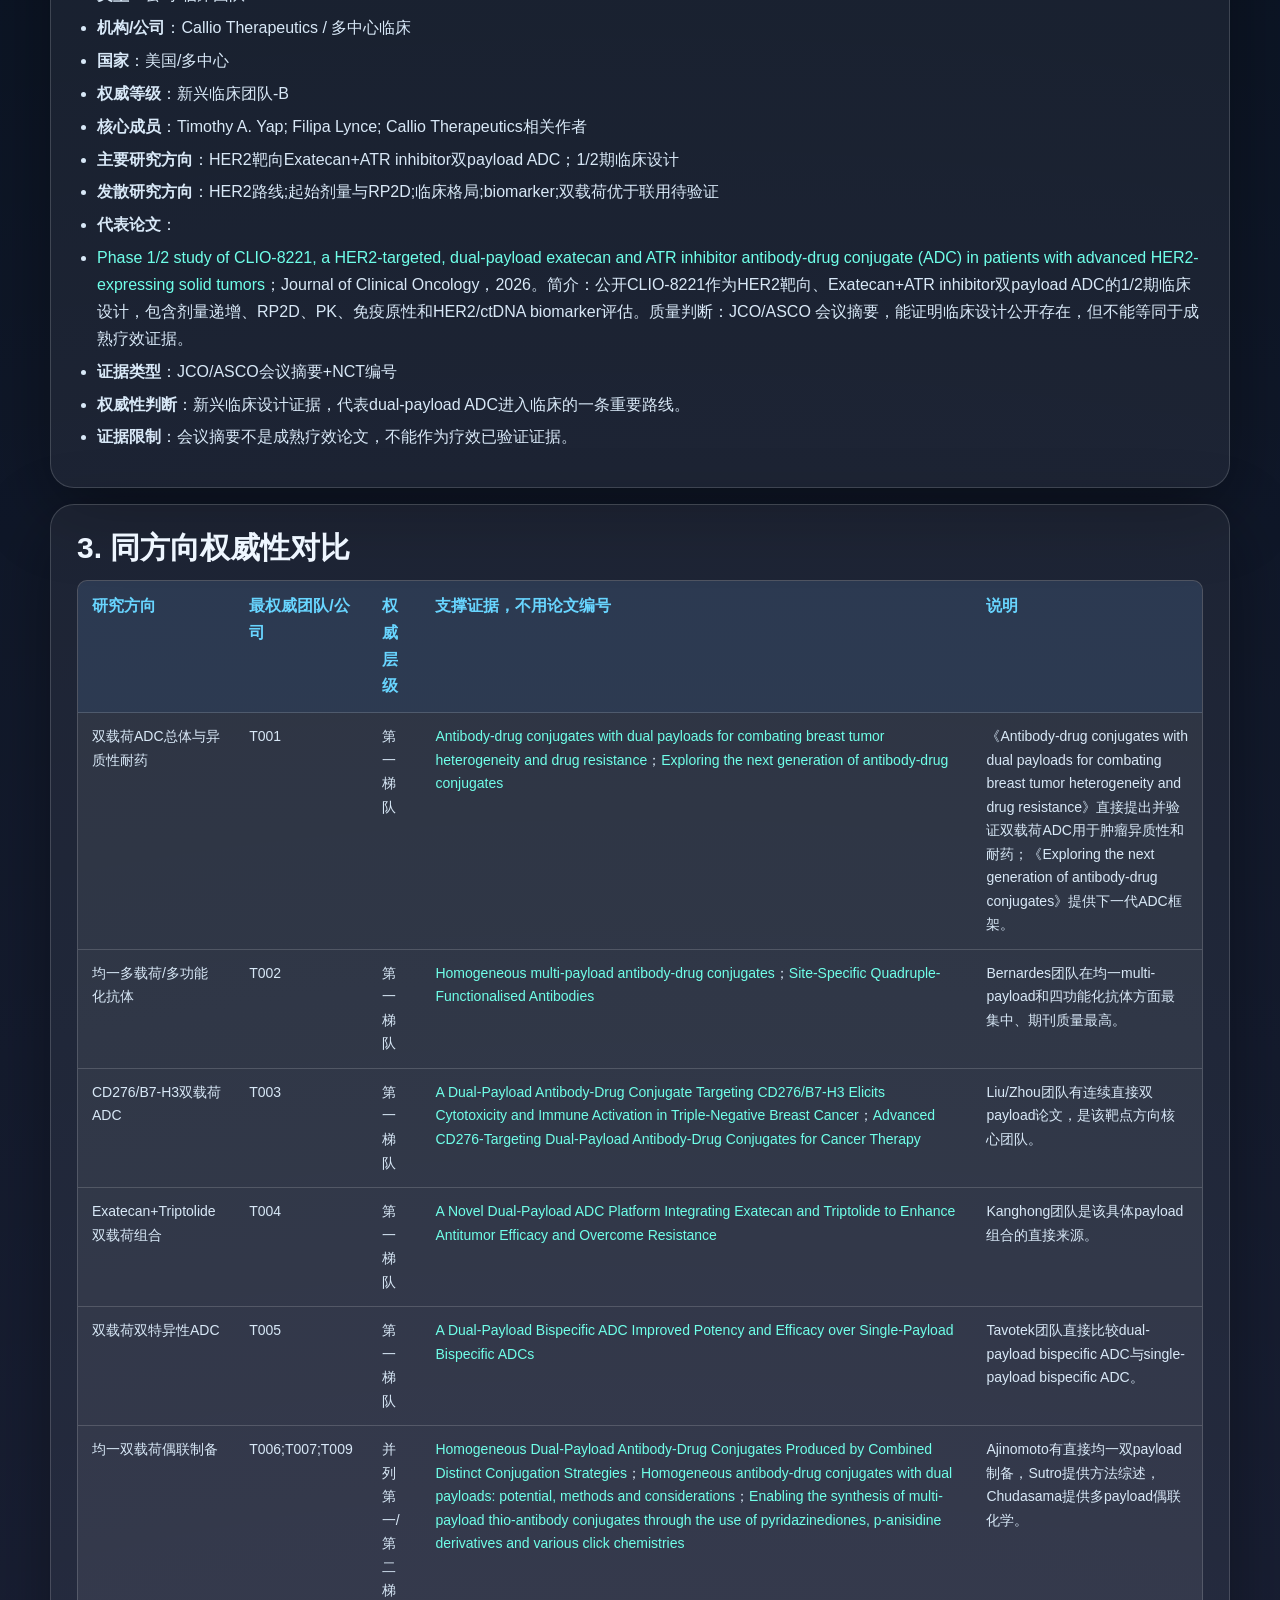
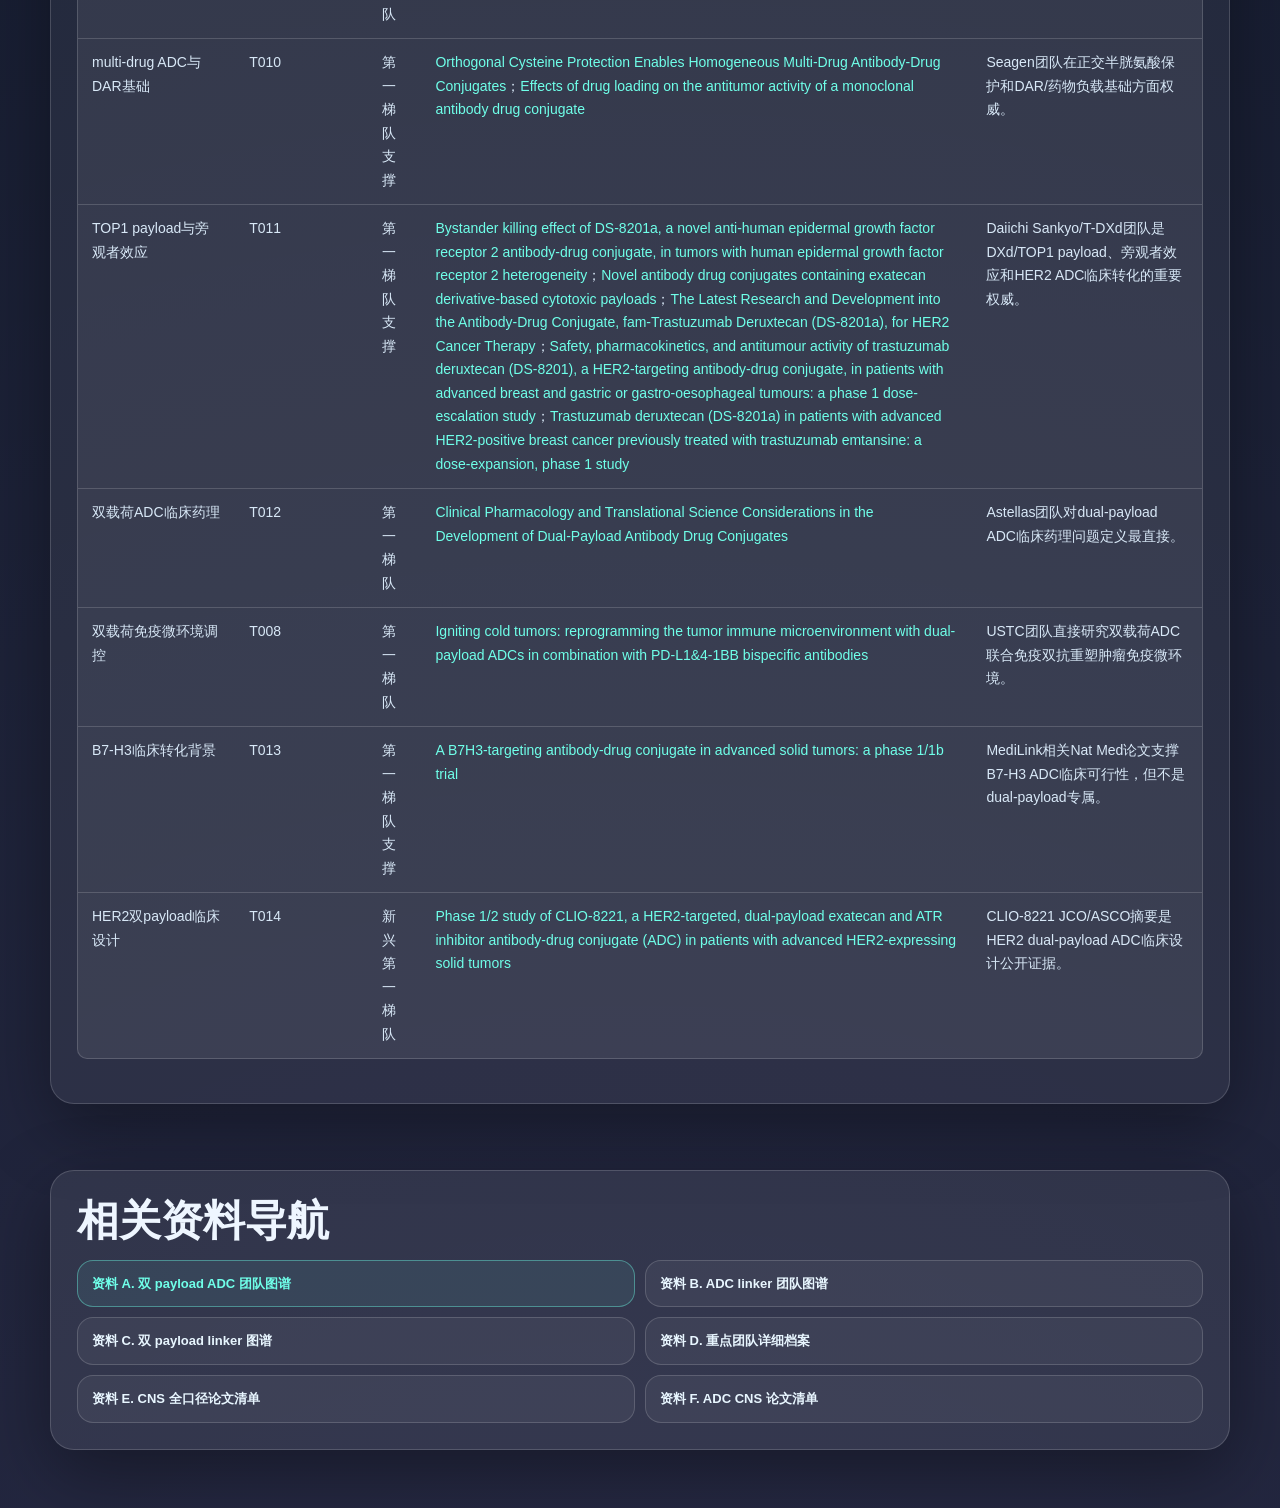
==== commit 0a6429ea: "Render detail pages from markdown sections" ====
--- a/detail-01-dual-payload-adc-teams.html
+++ b/detail-01-dual-payload-adc-teams.html
@@ -9,16 +9,10 @@
 </head>
 <body>
   <main class="page">
-    <div class="topbar">
-      <div style="display:flex; gap:14px; flex-wrap:wrap;"><a href="./index.html">← 返回资料库平台</a><a href="https://github.com/HJH0331/ADC-" target="_blank" rel="noopener">GitHub 仓库 →</a></div>
-      <span>详细资料 1 / 6</span>
-    </div>
-    <div class="quick">
-      <a href="#position">资料定位</a>
-      <a href="#outputs">核心产出</a>
-      <a href="#content">报告正文</a>
-      <a href="#boundary">使用边界</a>
-      <a href="#related">相关资料</a>
+    <div class="quick section-nav" aria-label="Markdown 章节目录">
+      <a href="#1-团队-公司总览">1. 团队/公司总览</a>
+<a href="#2-团队-公司详解">2. 团队/公司详解</a>
+<a href="#3-同方向权威性对比">3. 同方向权威性对比</a>
     </div>
     <section class="hero">
       <span class="eyebrow">初始领域团队调研｜资料 A</span>
@@ -27,31 +21,17 @@
       <div class="tag-row">
         <span class="meta-pill">标准调研日期：2026-07-26</span>
         <span class="meta-pill">初始领域团队调研</span>
+        <span class="meta-pill">详细资料 1 / 6</span>
         <span class="meta-pill">Markdown 原文：content/01-dual-payload-adc-teams.md</span>
       </div>
       <div class="note" style="margin-top:18px;">本页用于资料库分享和阅读。原始 Markdown 已保留在仓库 content 目录，网页内容由脚本生成。</div>
-    </section>
-    <section class="section" id="position">
-      <h2>一、这份资料用于解决什么问题</h2>
-      <div class="grid-2">
-        <div class="card"><h3>资料定位</h3><p>用于建立双 payload ADC 领域的团队和公司主索引，回答谁在做、做什么、证据强度如何。</p></div>
-        <div class="card"><h3>适合使用场景</h3><ul><li>立项前快速定位权威团队</li><li>筛选可跟踪论文和公司</li><li>对比 dual-payload ADC 方向强弱证据</li></ul></div>
+      <div class="detail-actions">
+        <a href="./index.html">返回资料库平台</a>
+        <a href="https://github.com/HJH0331/ADC-" target="_blank" rel="noopener">GitHub 仓库</a>
       </div>
     </section>
-    <section class="section" id="outputs">
-      <h2>二、核心产出</h2>
-      <div class="grid-2">
-        <div class="card"><h3>团队/公司总览</h3><p>对应内容已在正文中展开，可用于团队筛选、证据审查、方向对比或文献质量核查。</p></div>
-<div class="card"><h3>团队详解</h3><p>对应内容已在正文中展开，可用于团队筛选、证据审查、方向对比或文献质量核查。</p></div>
-<div class="card"><h3>代表论文质量判断</h3><p>对应内容已在正文中展开，可用于团队筛选、证据审查、方向对比或文献质量核查。</p></div>
-<div class="card"><h3>同方向权威性对比</h3><p>对应内容已在正文中展开，可用于团队筛选、证据审查、方向对比或文献质量核查。</p></div>
-      </div>
-    </section>
-    <section class="section" id="content">
-      <h2>三、报告正文</h2>
-      <div class="detail-grid">
-        <div><h1 id="01双payload-adc顶尖团队公司研究方向与科研关系报告">01_双payload ADC顶尖团队公司研究方向与科研关系报告</h1>
-<section class="markdown-section" id="1-团队-公司总览"><h2>1. 团队/公司总览</h2>
+    <section class="markdown-page" id="content">
+      <section class="markdown-section" id="1-团队-公司总览"><h2>1. 团队/公司总览</h2>
 <div class="table-wrap"><table><thead><tr><th>编号</th><th>团队/公司</th><th>类型</th><th>国家</th><th>权威等级</th><th>主要研究方向</th><th>代表证据，不用论文编号</th></tr></thead><tbody><tr><td>T001</td><td>Tsuchikama/Yamazaki团队</td><td>学术团队</td><td>美国</td><td>核心直接团队-A</td><td>肿瘤异质性/耐药导向的双载荷ADC；下一代ADC工程；连接子与偶联化学</td><td><a href="https://pubmed.ncbi.nlm.nih.gov/34112795/" target="_blank" rel="noopener">Antibody-drug conjugates with dual payloads for combating breast tumor heterogeneity and drug resistance</a>；<a href="https://pubmed.ncbi.nlm.nih.gov/27743348/" target="_blank" rel="noopener">Antibody-drug conjugates: recent advances in conjugation and linker chemistries</a>；<a href="https://pubmed.ncbi.nlm.nih.gov/38191923/" target="_blank" rel="noopener">Exploring the next generation of antibody-drug conjugates</a></td></tr>
 <tr><td>T002</td><td>Bernardes团队</td><td>学术团队</td><td>英国</td><td>核心直接团队-A</td><td>均一多载荷抗体；多功能化抗体；化学生物学与位点特异性功能化</td><td><a href="https://pubmed.ncbi.nlm.nih.gov/38760431/" target="_blank" rel="noopener">Homogeneous multi-payload antibody-drug conjugates</a>；<a href="https://pubmed.ncbi.nlm.nih.gov/39423140/" target="_blank" rel="noopener">Site-Specific Quadruple-Functionalised Antibodies</a></td></tr>
 <tr><td>T003</td><td>Liu/Zhou团队</td><td>学术团队</td><td>美国</td><td>核心直接团队-A</td><td>CD276/B7-H3双载荷ADC；细胞毒与免疫激活；TNBC模型</td><td><a href="https://pubmed.ncbi.nlm.nih.gov/39186778/" target="_blank" rel="noopener">A Dual-Payload Antibody-Drug Conjugate Targeting CD276/B7-H3 Elicits Cytotoxicity and Immune Activation in Triple-Negative Breast Cancer</a>；<a href="https://pubmed.ncbi.nlm.nih.gov/42013359/" target="_blank" rel="noopener">Advanced CD276-Targeting Dual-Payload Antibody-Drug Conjugates for Cancer Therapy</a></td></tr>
@@ -275,37 +255,10 @@
 <tr><td>双载荷免疫微环境调控</td><td>T008</td><td>第一梯队</td><td><a href="https://pubmed.ncbi.nlm.nih.gov/42236121/" target="_blank" rel="noopener">Igniting cold tumors: reprogramming the tumor immune microenvironment with dual-payload ADCs in combination with PD-L1&amp;4-1BB bispecific antibodies</a></td><td>USTC团队直接研究双载荷ADC联合免疫双抗重塑肿瘤免疫微环境。</td></tr>
 <tr><td>B7-H3临床转化背景</td><td>T013</td><td>第一梯队支撑</td><td><a href="https://pubmed.ncbi.nlm.nih.gov/40082695/" target="_blank" rel="noopener">A B7H3-targeting antibody-drug conjugate in advanced solid tumors: a phase 1/1b trial</a></td><td>MediLink相关Nat Med论文支撑B7-H3 ADC临床可行性，但不是dual-payload专属。</td></tr>
 <tr><td>HER2双payload临床设计</td><td>T014</td><td>新兴第一梯队</td><td><a href="https://ascopubs.org/doi/10.1200/JCO.2026.44.16_suppl.TPS3162" target="_blank" rel="noopener">Phase 1/2 study of CLIO-8221, a HER2-targeted, dual-payload exatecan and ATR inhibitor antibody-drug conjugate (ADC) in patients with advanced HER2-expressing solid tumors</a></td><td>CLIO-8221 JCO/ASCO摘要是HER2 dual-payload ADC临床设计公开证据。</td></tr></tbody></table></div>
-</section></div>
-        <aside class="mini-toc"><strong>正文目录</strong><a class="toc-level-2" href="#1-团队-公司总览">1. 团队/公司总览</a>
-<a class="toc-level-2" href="#2-团队-公司详解">2. 团队/公司详解</a>
-<a class="toc-level-3" href="#t001-tsuchikama-yamazaki团队">T001 Tsuchikama/Yamazaki团队</a>
-<a class="toc-level-3" href="#t002-bernardes团队">T002 Bernardes团队</a>
-<a class="toc-level-3" href="#t003-liu-zhou团队">T003 Liu/Zhou团队</a>
-<a class="toc-level-3" href="#t004-kanghong双载荷adc平台团队">T004 Kanghong双载荷ADC平台团队</a>
-<a class="toc-level-3" href="#t005-tavotek团队">T005 Tavotek团队</a>
-<a class="toc-level-3" href="#t006-ajinomoto-ajicap团队">T006 Ajinomoto AJICAP团队</a>
-<a class="toc-level-3" href="#t007-sutro团队">T007 Sutro团队</a>
-<a class="toc-level-3" href="#t008-ustc免疫治疗团队">T008 USTC免疫治疗团队</a>
-<a class="toc-level-3" href="#t009-chudasama团队">T009 Chudasama团队</a>
-<a class="toc-level-3" href="#t010-seagen-adc化学团队">T010 Seagen ADC化学团队</a>
-<a class="toc-level-3" href="#t011-daiichi-sankyo-t-dxd团队">T011 Daiichi Sankyo T-DXd团队</a>
-<a class="toc-level-3" href="#t012-astellas临床药理团队">T012 Astellas临床药理团队</a>
-<a class="toc-level-3" href="#t013-medilink-b7-h3临床团队">T013 MediLink B7-H3临床团队</a>
-<a class="toc-level-3" href="#t014-callio-clio-8221临床团队">T014 Callio/CLIO-8221临床团队</a>
-<a class="toc-level-2" href="#3-同方向权威性对比">3. 同方向权威性对比</a></aside>
-      </div>
+</section>
     </section>
-    <section class="section" id="boundary">
-      <h2>四、使用边界</h2>
-      <div class="quote">资料库用于调研、汇报和决策支持，不替代专利自由实施分析、临床医学判断、监管判断或企业内部未公开数据。</div>
-      <ul>
-        <li>团队权威等级是基于公开证据的工作性分级，不是正式排名。</li>
-        <li>公司官网、新闻稿和会议摘要只能证明公开主张或管线存在，不能单独证明疗效或平台优越性。</li>
-        <li>涉及最新管线、并购、临床试验状态时，需要按日期复核官方来源。</li>
-      </ul>
-    </section>
-    <section class="section" id="related">
-      <h2>五、相关资料导航</h2>
+    <section class="section compact-section" id="related">
+      <h2>相关资料导航</h2>
       <div class="related"><a class="mini-link active" href="./detail-01-dual-payload-adc-teams.html">资料 A. 双 payload ADC 团队图谱</a><a class="mini-link" href="./detail-02-adc-linker-teams.html">资料 B. ADC linker 团队图谱</a><a class="mini-link" href="./detail-03-dual-payload-adc-linker-teams.html">资料 C. 双 payload linker 图谱</a><a class="mini-link" href="./detail-04-dual-payload-adc-team-details.html">资料 D. 重点团队详细档案</a><a class="mini-link" href="./detail-cns-paper-list.html">资料 E. CNS 全口径论文清单</a><a class="mini-link" href="./detail-adc-cns-paper-list.html">资料 F. ADC CNS 论文清单</a></div>
     </section>
   </main>
--- a/assets/site.css
+++ b/assets/site.css
@@ -266,19 +266,25 @@
 
 .quick {
   display: grid;
-  grid-template-columns: repeat(5, minmax(0, 1fr));
+  grid-template-columns: repeat(auto-fit, minmax(190px, 1fr));
   gap: 12px;
   margin: 0 0 18px;
 }
 
+.section-nav {
+  align-items: stretch;
+}
+
 .quick a {
   display: block;
-  min-height: 52px;
+  min-height: 58px;
   padding: 14px 16px;
   border: 1px solid var(--line);
   border-radius: 16px;
   background: rgba(255, 255, 255, .06);
   color: #e3f3ff;
+  font-weight: 800;
+  line-height: 1.35;
 }
 
 .hero,
@@ -293,6 +299,20 @@
 .section {
   margin-top: 20px;
   padding: 26px;
+}
+
+.markdown-page {
+  margin-top: 20px;
+}
+
+.markdown-page > p {
+  margin: 0 0 18px;
+  padding: 18px 20px;
+  border: 1px dashed var(--line);
+  border-radius: 18px;
+  background: rgba(255, 255, 255, .06);
+  color: var(--soft);
+  font-size: 18px;
 }
 
 .detail-grid {
@@ -334,11 +354,11 @@
 }
 
 .markdown-section {
-  padding: 22px;
-  border: 1px solid var(--line);
-  border-radius: 18px;
+  padding: 26px;
+  border: 1px solid var(--line);
+  border-radius: 24px;
   background: rgba(255, 255, 255, .055);
-  box-shadow: none;
+  box-shadow: var(--shadow);
 }
 
 .markdown-section + .markdown-section {
@@ -461,6 +481,25 @@
   color: var(--soft);
 }
 
+.detail-actions {
+  display: flex;
+  flex-wrap: wrap;
+  gap: 12px;
+  margin-top: 16px;
+}
+
+.detail-actions a {
+  display: inline-flex;
+  align-items: center;
+  min-height: 40px;
+  padding: 0 14px;
+  border: 1px solid var(--line);
+  border-radius: 12px;
+  background: rgba(255, 255, 255, .07);
+  color: #e8f6ff;
+  font-weight: 800;
+}
+
 .related {
   display: grid;
   grid-template-columns: repeat(2, minmax(0, 1fr));
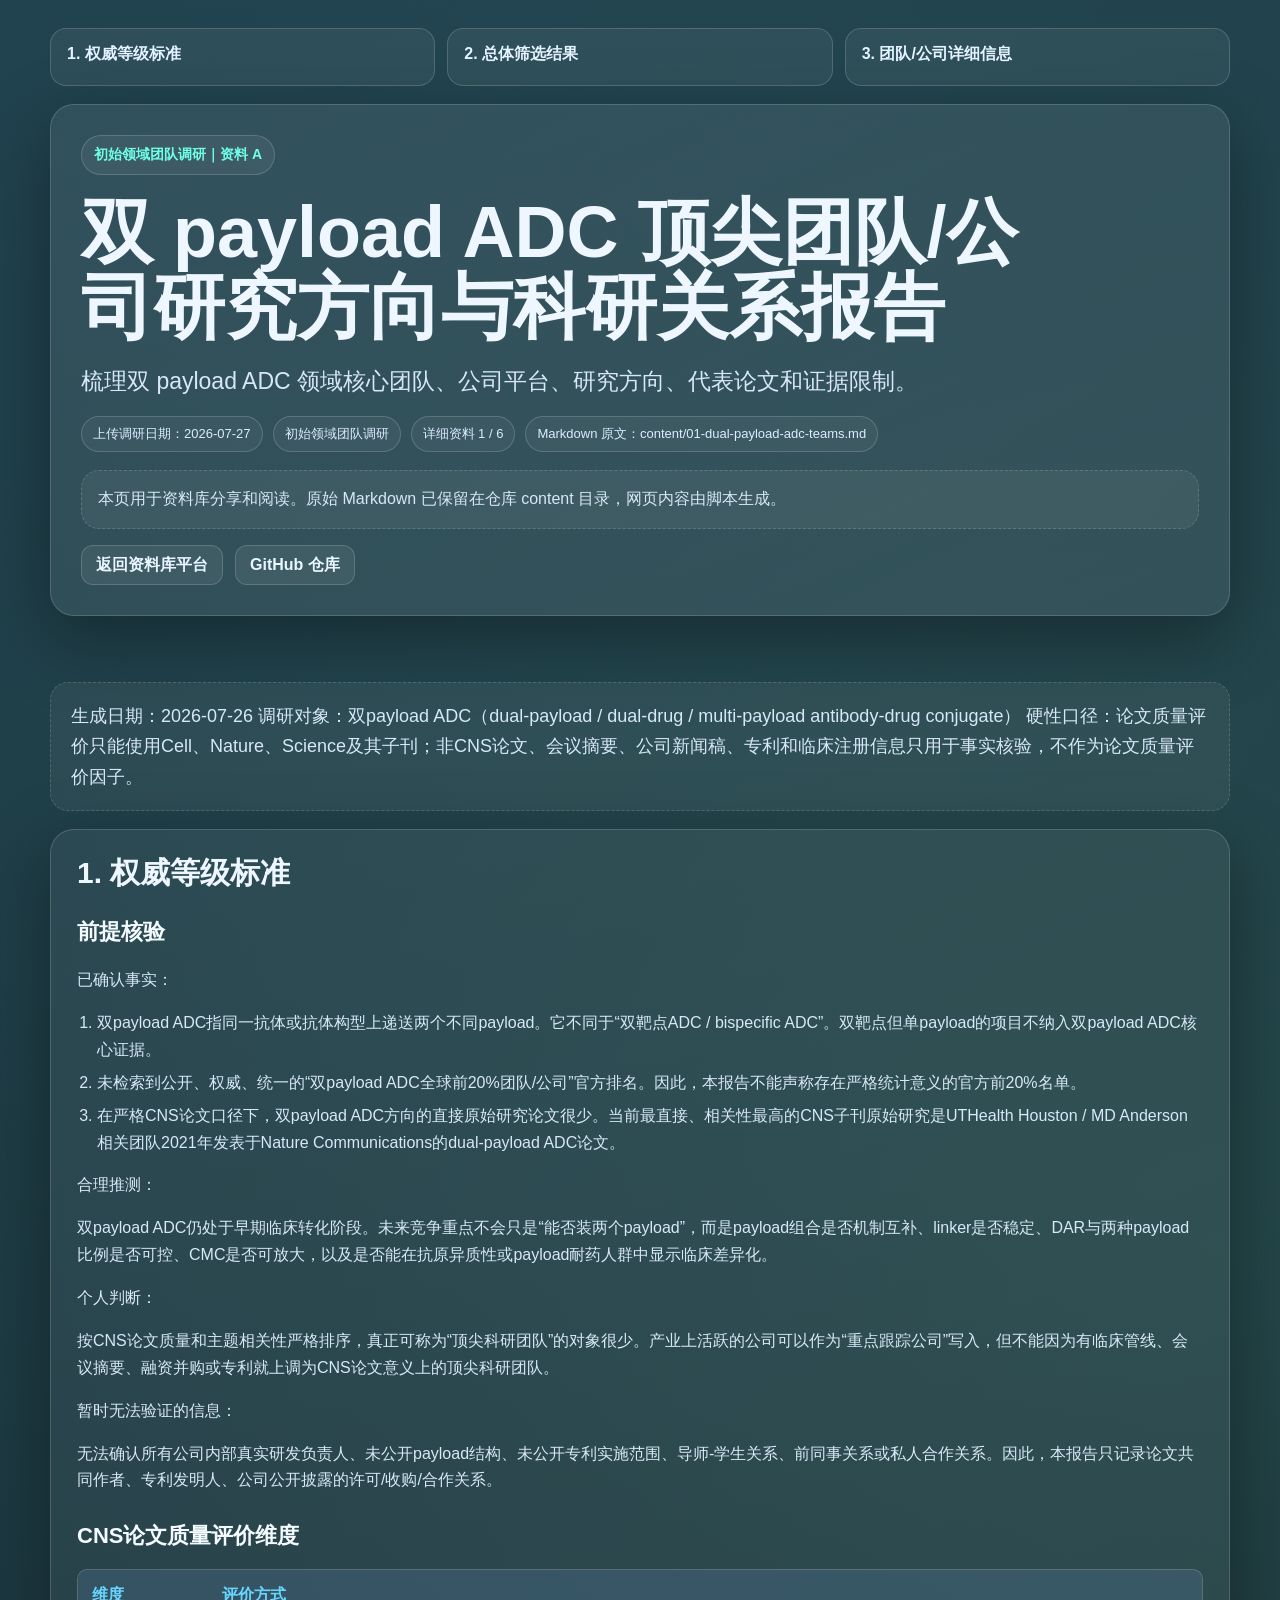
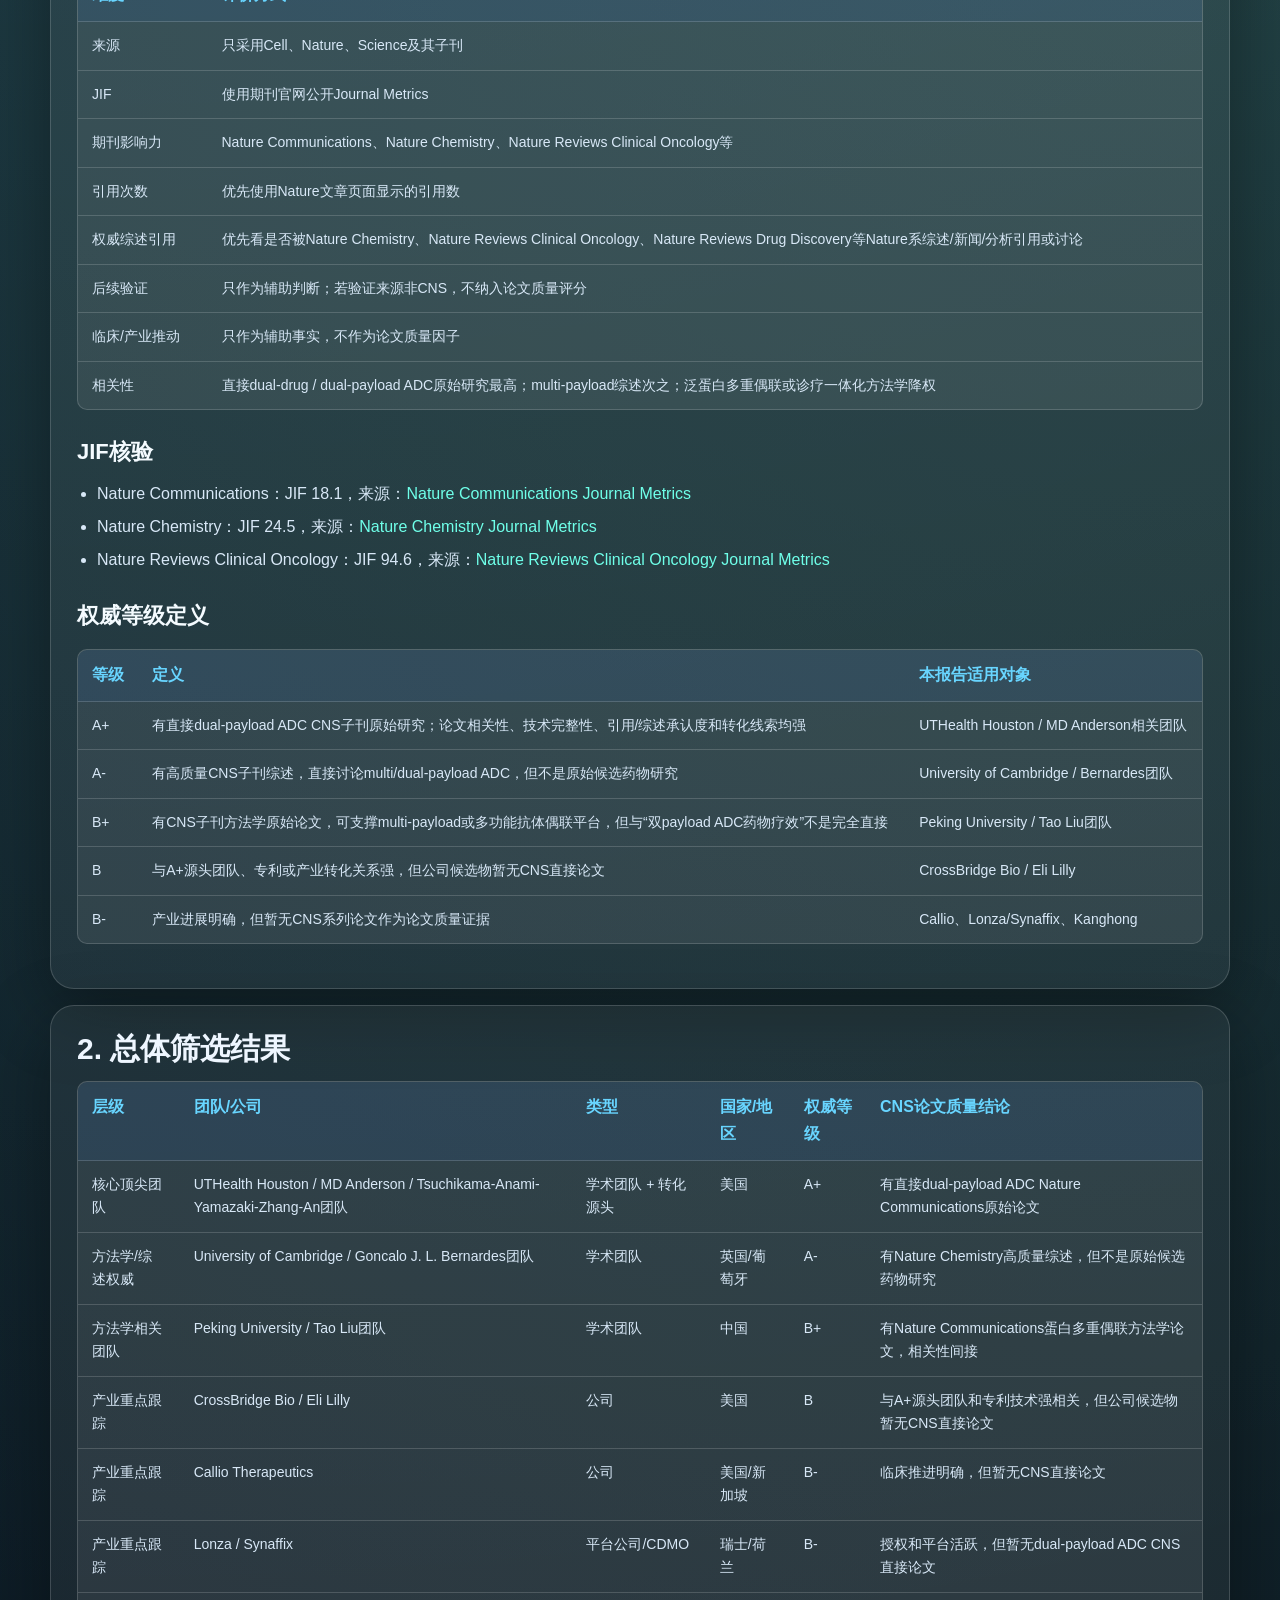
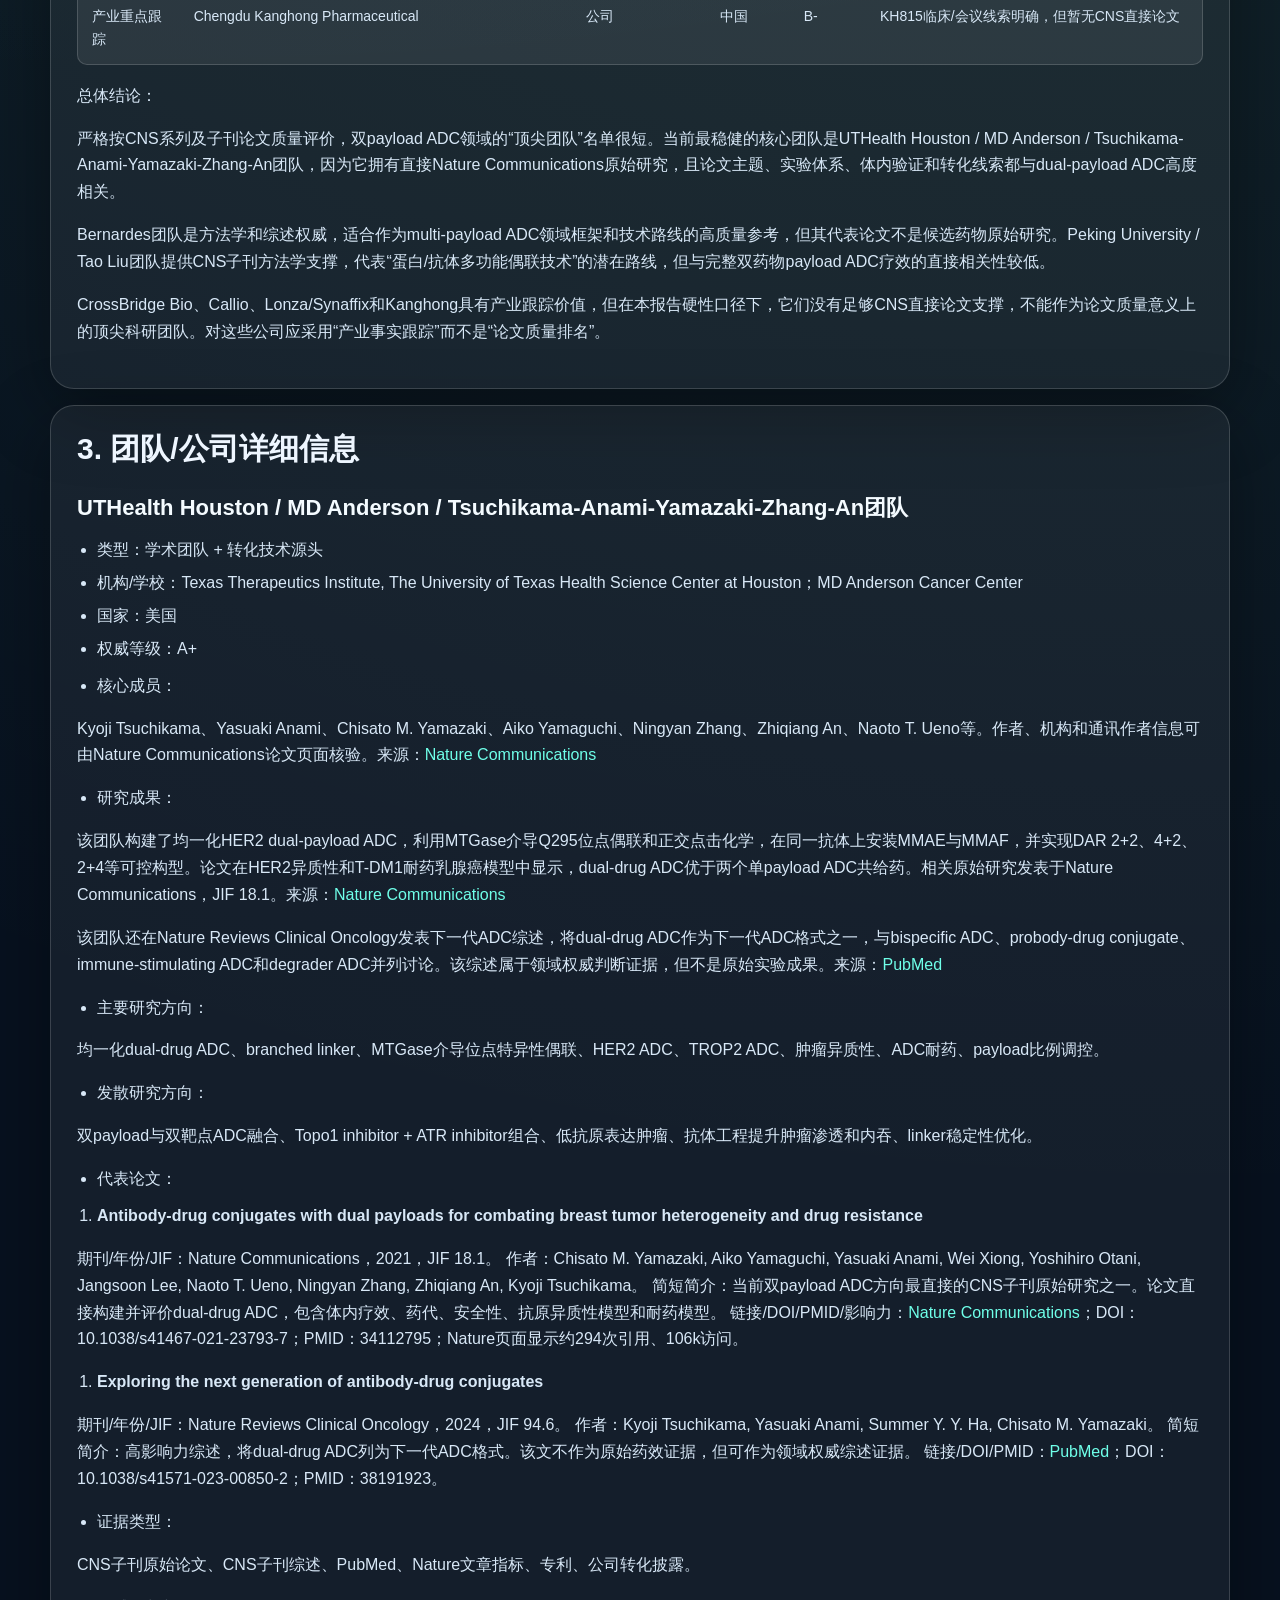
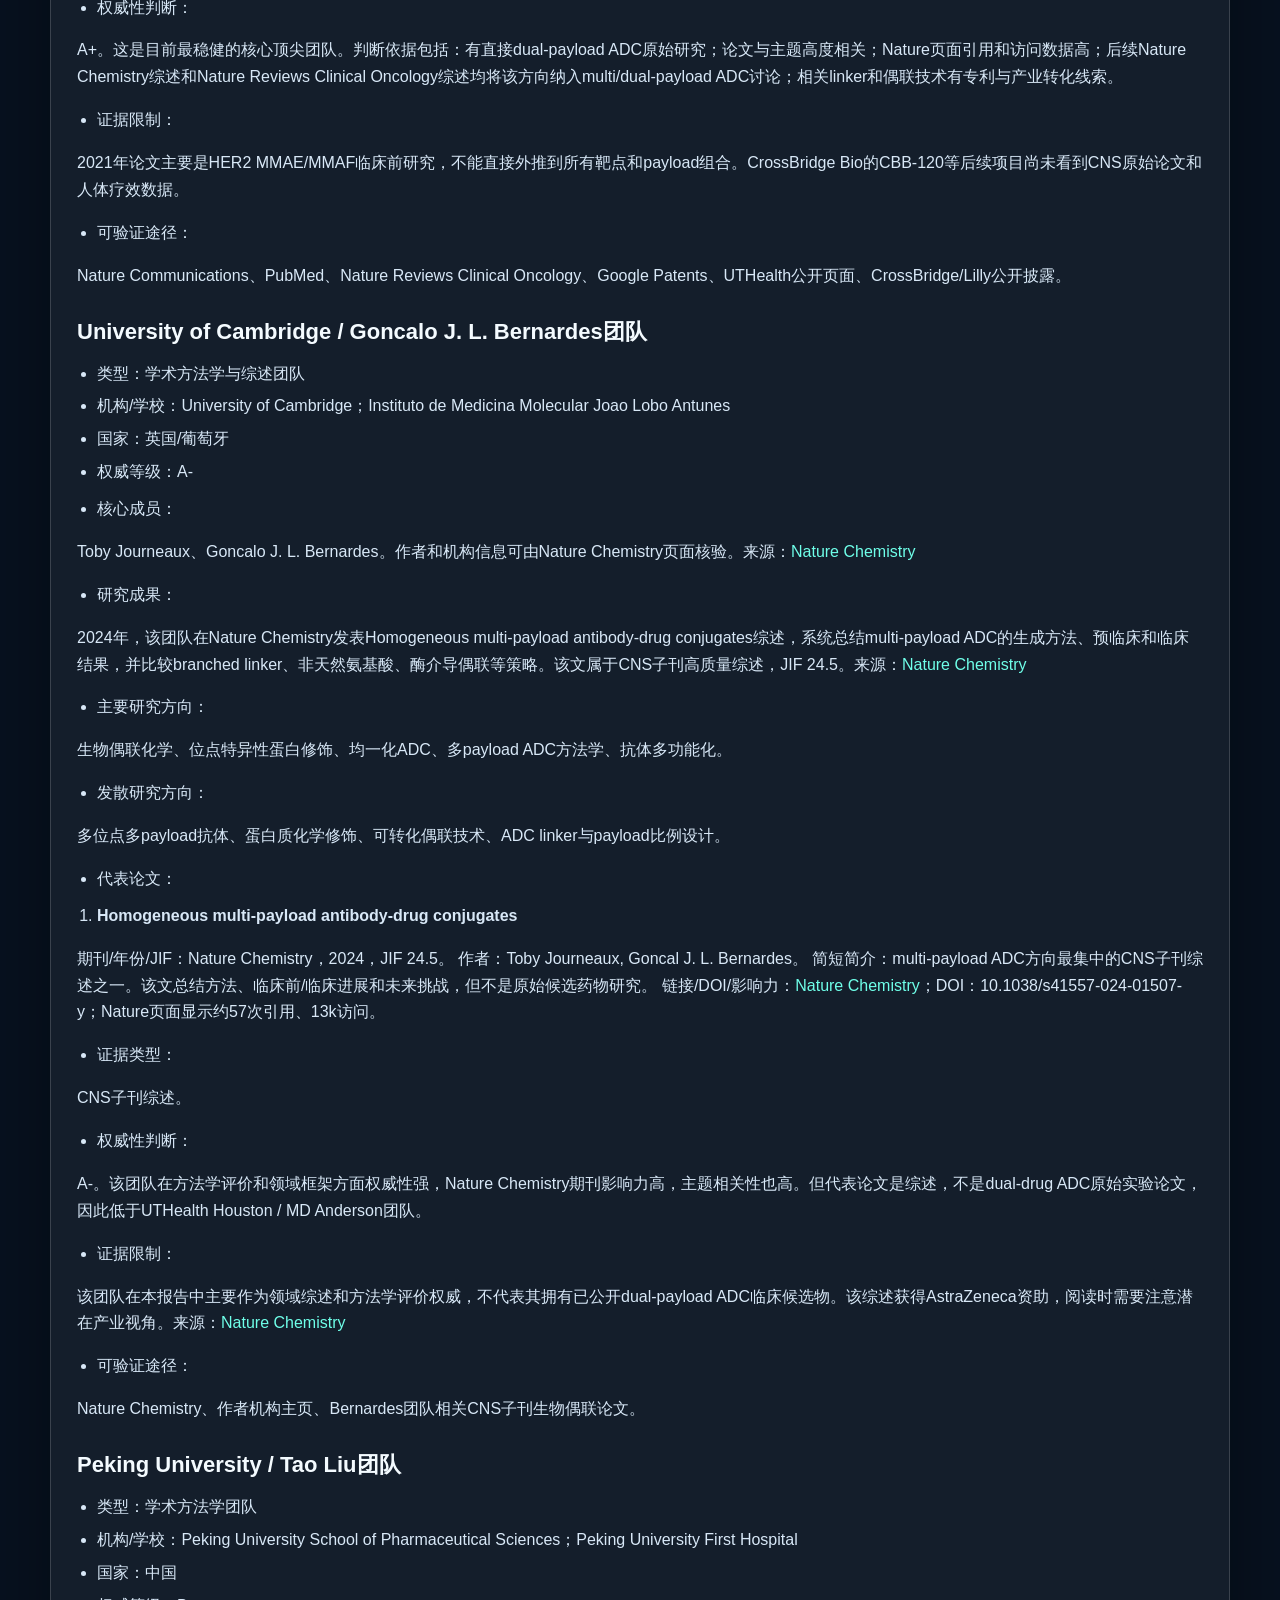
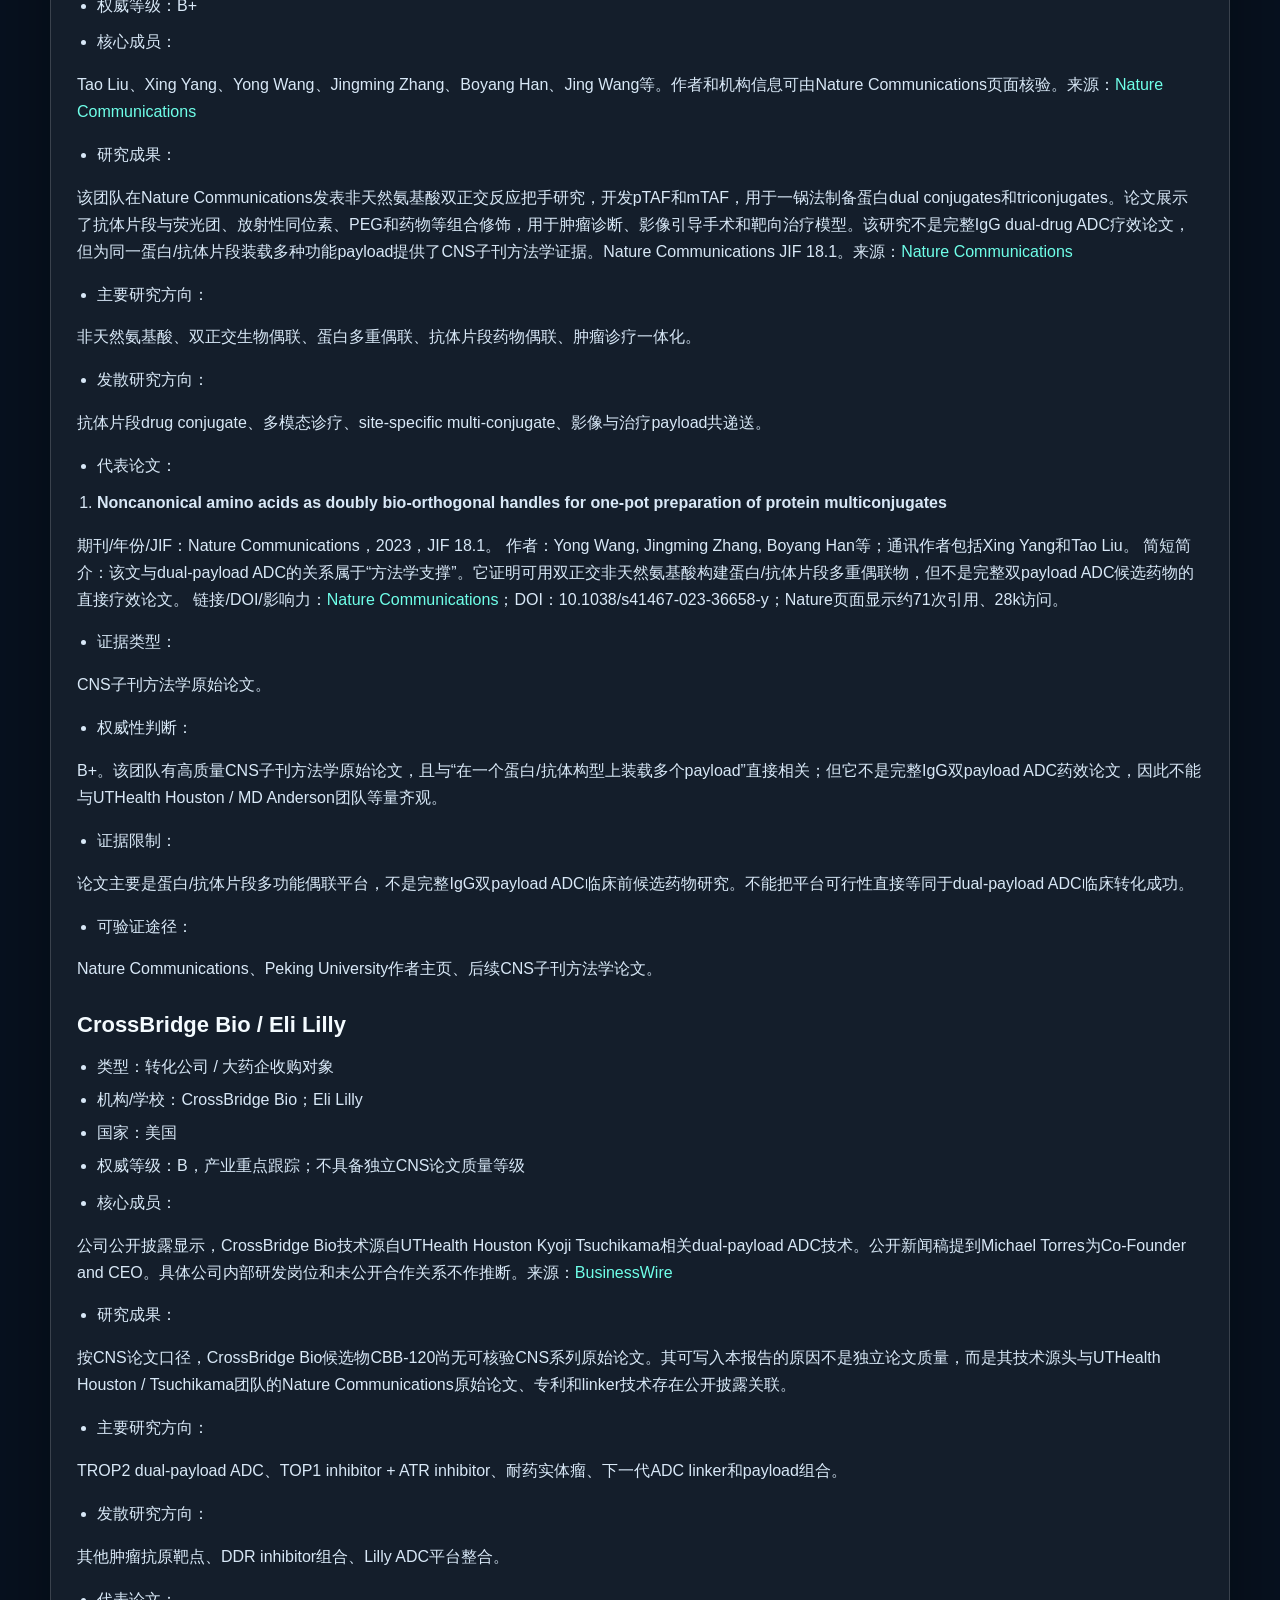
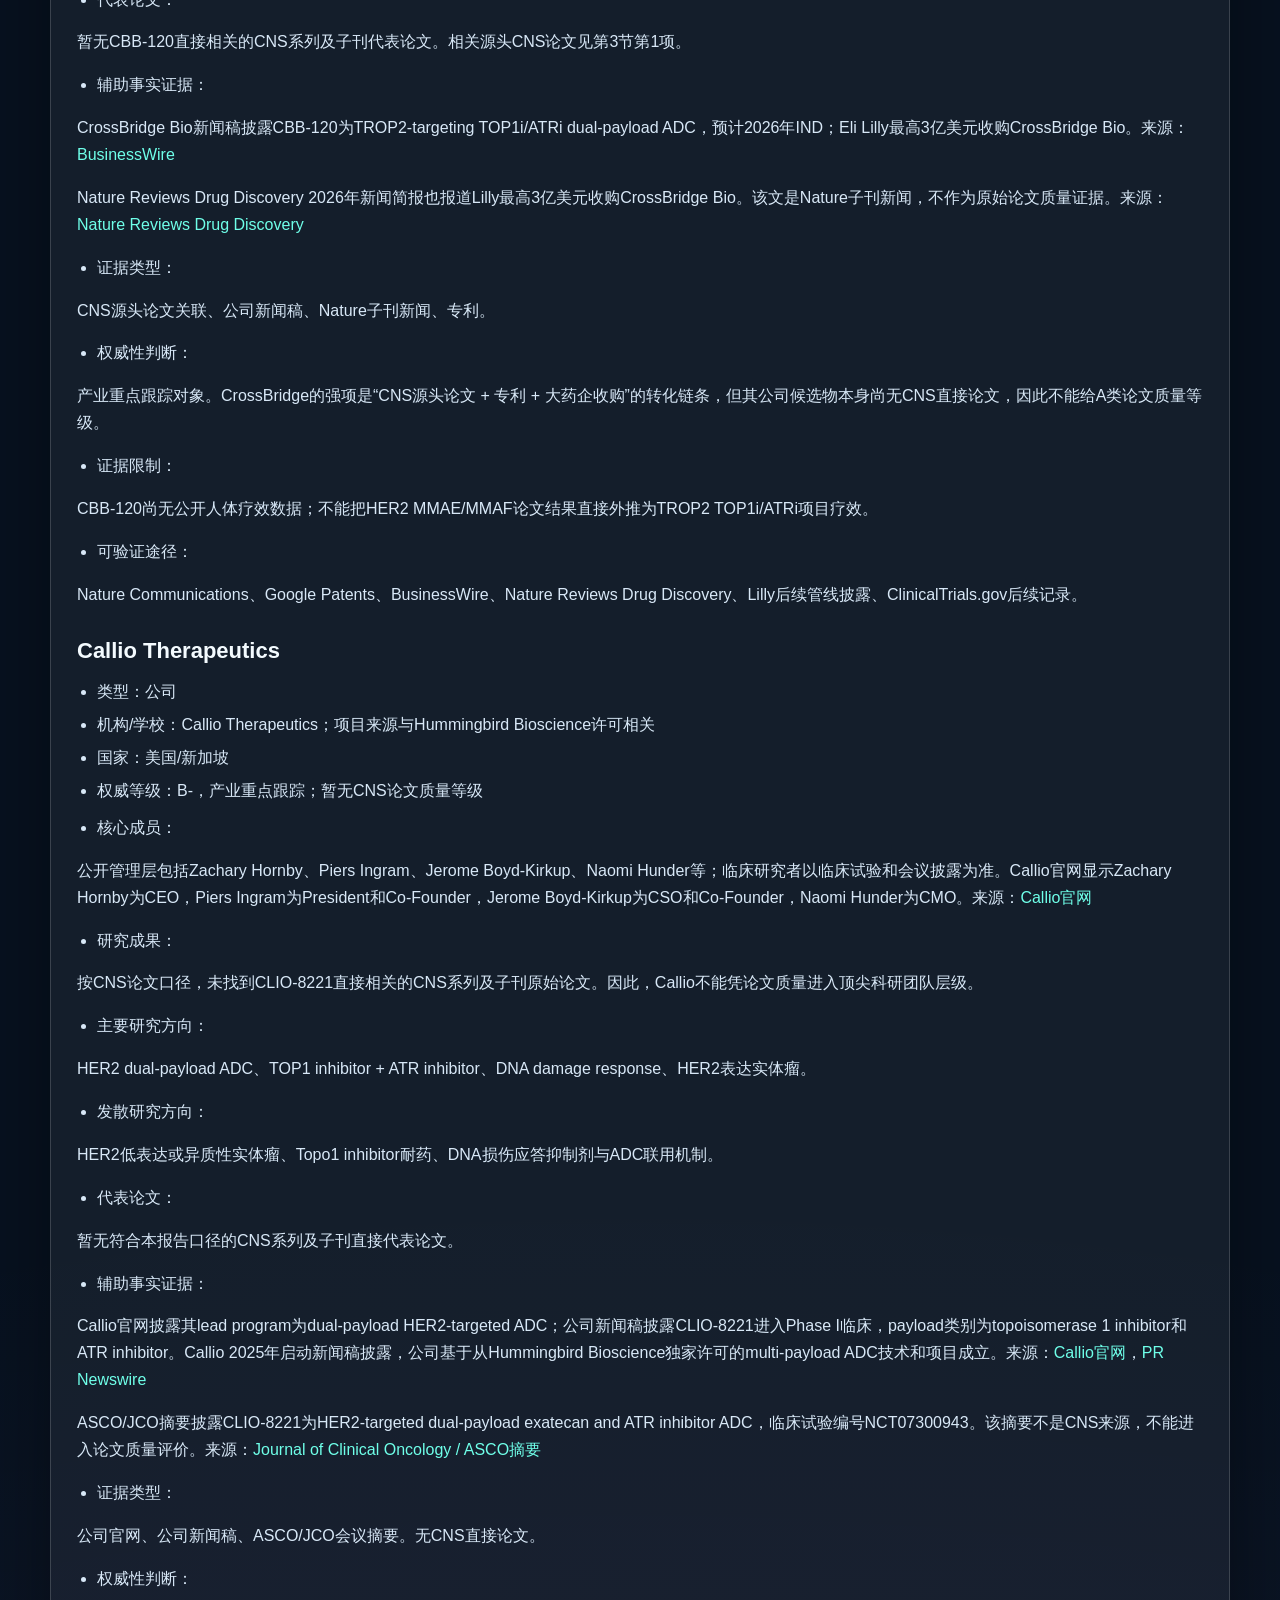
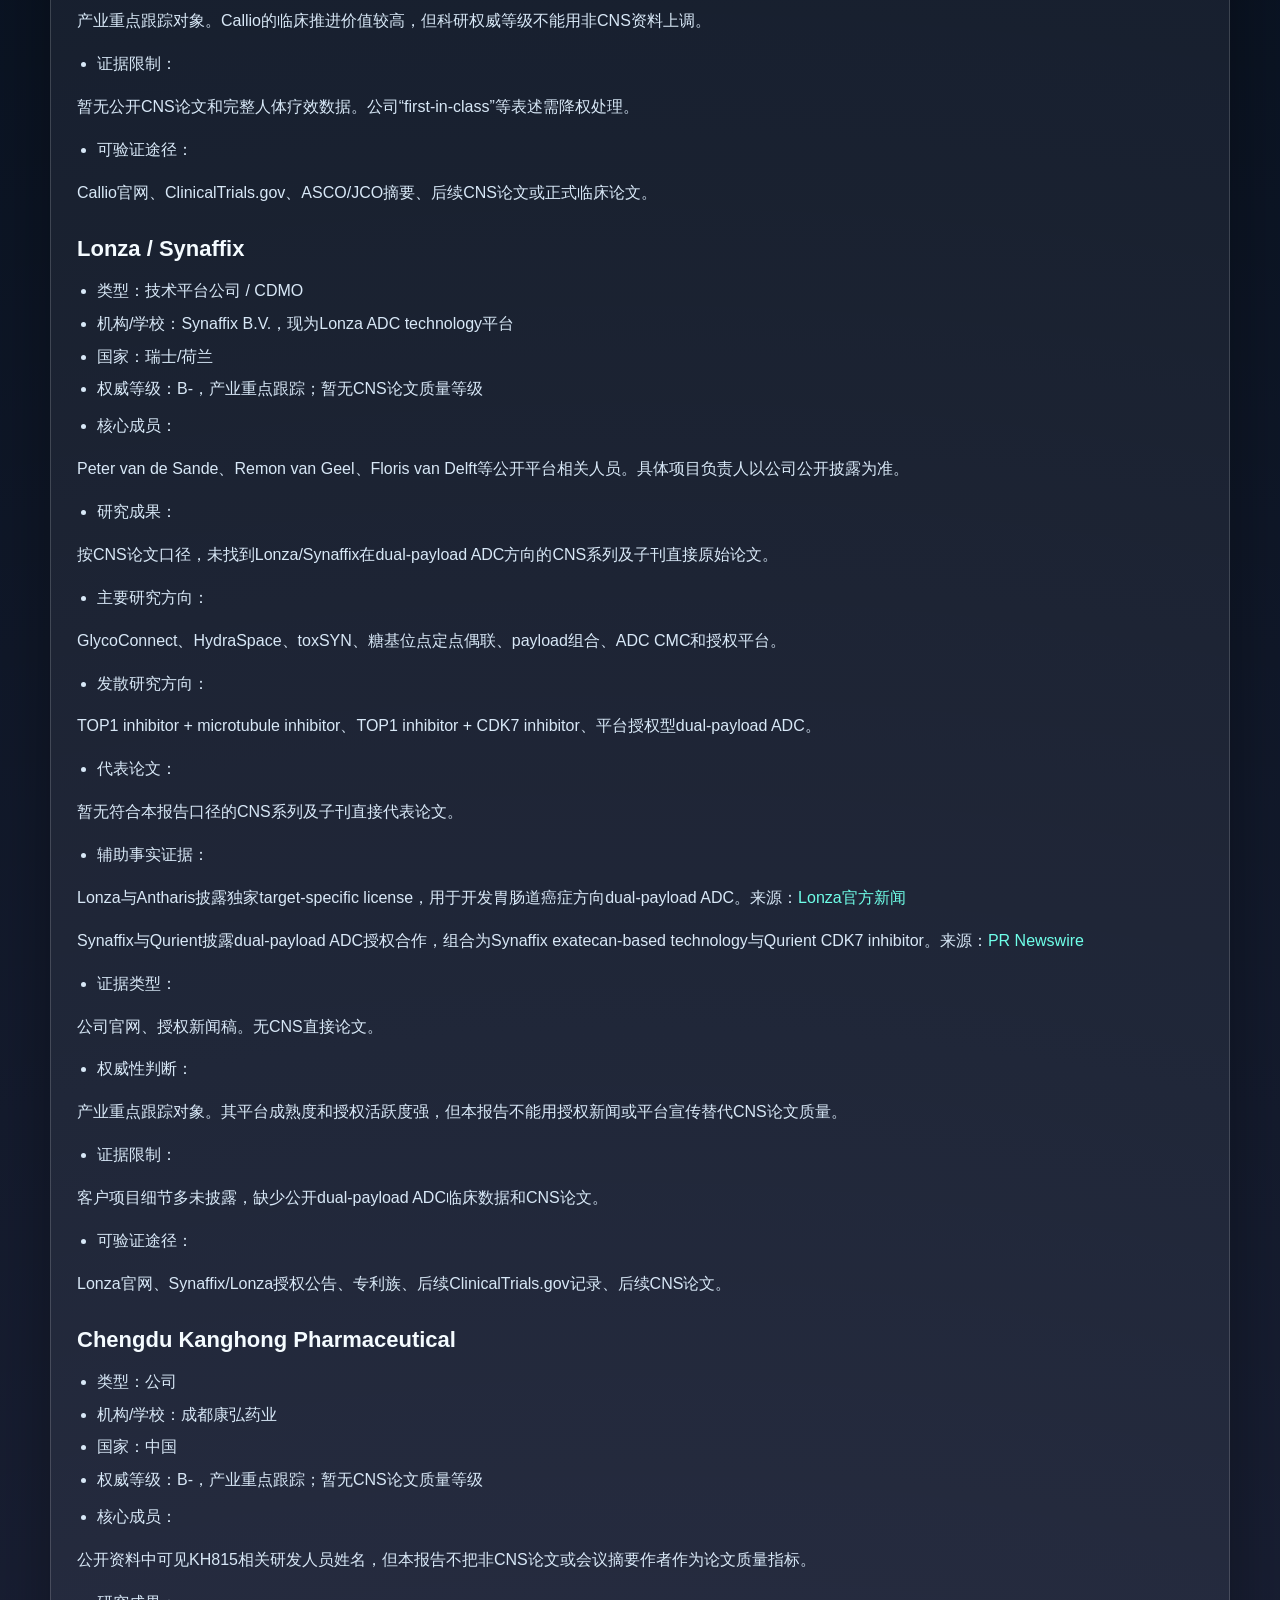
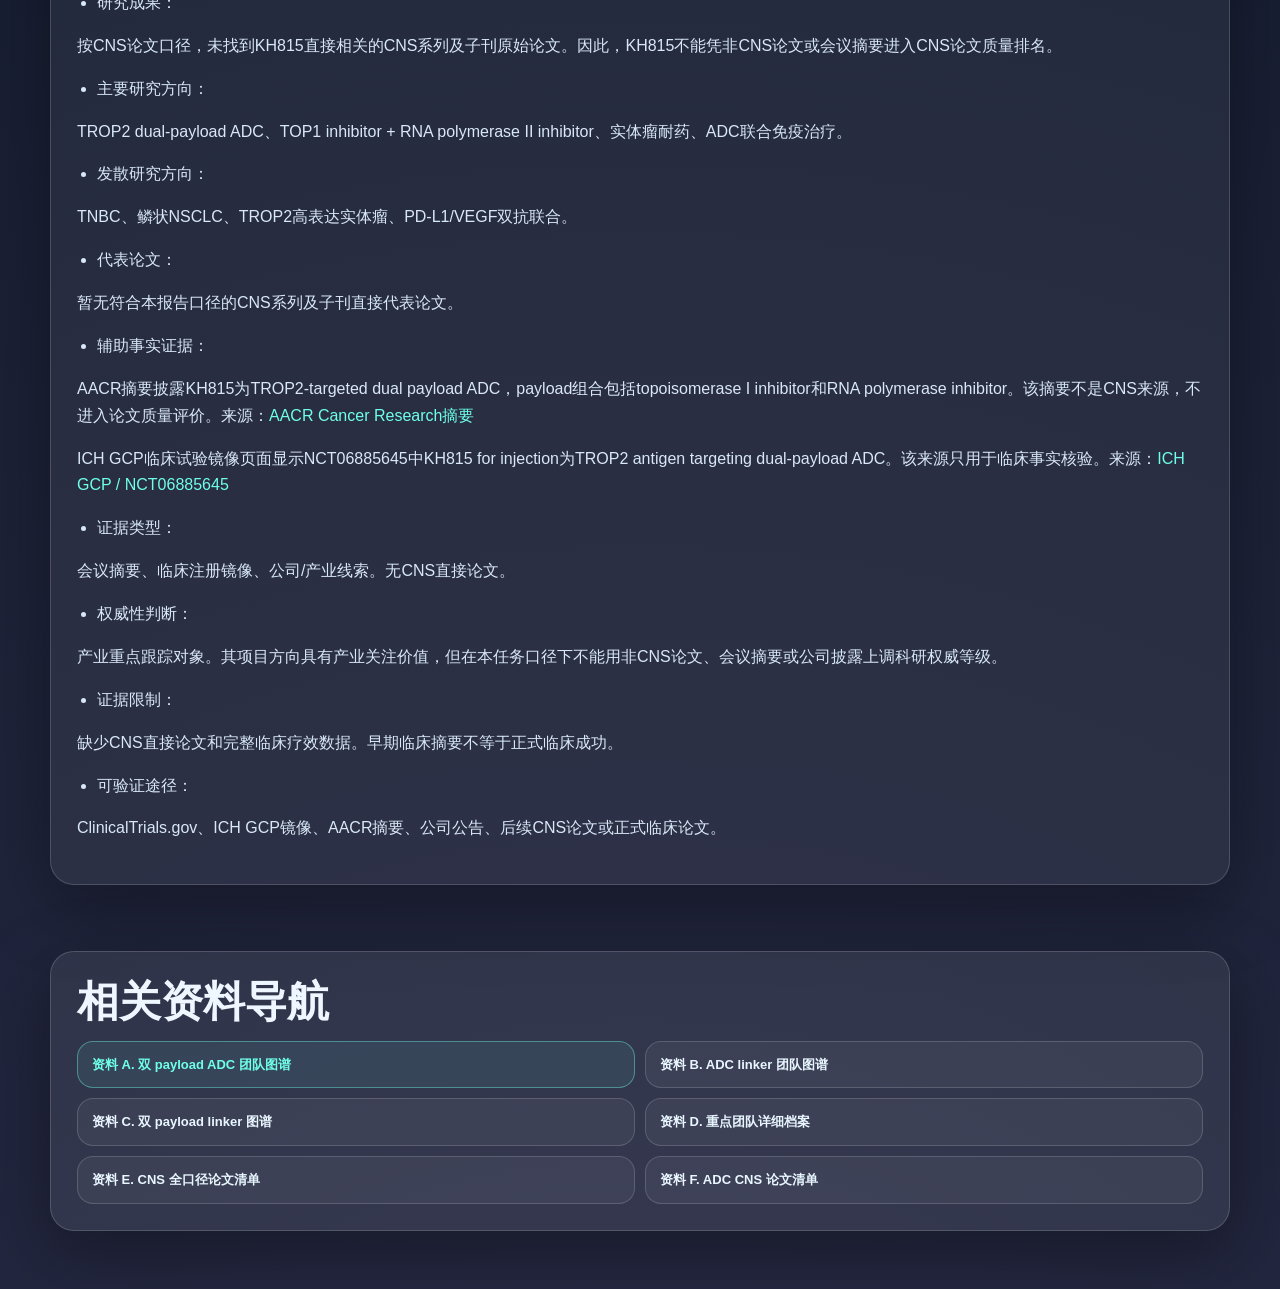
==== commit 215b02ea: "Update ADC research pages" ====
--- a/detail-01-dual-payload-adc-teams.html
+++ b/detail-01-dual-payload-adc-teams.html
@@ -10,16 +10,16 @@
 <body>
   <main class="page">
     <div class="quick section-nav" aria-label="Markdown 章节目录">
-      <a href="#1-团队-公司总览">1. 团队/公司总览</a>
-<a href="#2-团队-公司详解">2. 团队/公司详解</a>
-<a href="#3-同方向权威性对比">3. 同方向权威性对比</a>
+      <a href="#1-权威等级标准">1. 权威等级标准</a>
+<a href="#2-总体筛选结果">2. 总体筛选结果</a>
+<a href="#3-团队-公司详细信息">3. 团队/公司详细信息</a>
     </div>
     <section class="hero">
       <span class="eyebrow">初始领域团队调研｜资料 A</span>
       <h1>双 payload ADC 顶尖团队/公司研究方向与科研关系报告</h1>
       <p class="lead">梳理双 payload ADC 领域核心团队、公司平台、研究方向、代表论文和证据限制。</p>
       <div class="tag-row">
-        <span class="meta-pill">标准调研日期：2026-07-26</span>
+        <span class="meta-pill">上传调研日期：2026-07-27</span>
         <span class="meta-pill">初始领域团队调研</span>
         <span class="meta-pill">详细资料 1 / 6</span>
         <span class="meta-pill">Markdown 原文：content/01-dual-payload-adc-teams.md</span>
@@ -31,230 +31,232 @@
       </div>
     </section>
     <section class="markdown-page" id="content">
-      <section class="markdown-section" id="1-团队-公司总览"><h2>1. 团队/公司总览</h2>
-<div class="table-wrap"><table><thead><tr><th>编号</th><th>团队/公司</th><th>类型</th><th>国家</th><th>权威等级</th><th>主要研究方向</th><th>代表证据，不用论文编号</th></tr></thead><tbody><tr><td>T001</td><td>Tsuchikama/Yamazaki团队</td><td>学术团队</td><td>美国</td><td>核心直接团队-A</td><td>肿瘤异质性/耐药导向的双载荷ADC；下一代ADC工程；连接子与偶联化学</td><td><a href="https://pubmed.ncbi.nlm.nih.gov/34112795/" target="_blank" rel="noopener">Antibody-drug conjugates with dual payloads for combating breast tumor heterogeneity and drug resistance</a>；<a href="https://pubmed.ncbi.nlm.nih.gov/27743348/" target="_blank" rel="noopener">Antibody-drug conjugates: recent advances in conjugation and linker chemistries</a>；<a href="https://pubmed.ncbi.nlm.nih.gov/38191923/" target="_blank" rel="noopener">Exploring the next generation of antibody-drug conjugates</a></td></tr>
-<tr><td>T002</td><td>Bernardes团队</td><td>学术团队</td><td>英国</td><td>核心直接团队-A</td><td>均一多载荷抗体；多功能化抗体；化学生物学与位点特异性功能化</td><td><a href="https://pubmed.ncbi.nlm.nih.gov/38760431/" target="_blank" rel="noopener">Homogeneous multi-payload antibody-drug conjugates</a>；<a href="https://pubmed.ncbi.nlm.nih.gov/39423140/" target="_blank" rel="noopener">Site-Specific Quadruple-Functionalised Antibodies</a></td></tr>
-<tr><td>T003</td><td>Liu/Zhou团队</td><td>学术团队</td><td>美国</td><td>核心直接团队-A</td><td>CD276/B7-H3双载荷ADC；细胞毒与免疫激活；TNBC模型</td><td><a href="https://pubmed.ncbi.nlm.nih.gov/39186778/" target="_blank" rel="noopener">A Dual-Payload Antibody-Drug Conjugate Targeting CD276/B7-H3 Elicits Cytotoxicity and Immune Activation in Triple-Negative Breast Cancer</a>；<a href="https://pubmed.ncbi.nlm.nih.gov/42013359/" target="_blank" rel="noopener">Advanced CD276-Targeting Dual-Payload Antibody-Drug Conjugates for Cancer Therapy</a></td></tr>
-<tr><td>T004</td><td>Kanghong双载荷ADC平台团队</td><td>公司团队</td><td>中国</td><td>核心直接团队-A</td><td>Exatecan+Triptolide双载荷平台；质量分析；克服耐药</td><td><a href="https://pubmed.ncbi.nlm.nih.gov/41121984/" target="_blank" rel="noopener">A Novel Dual-Payload ADC Platform Integrating Exatecan and Triptolide to Enhance Antitumor Efficacy and Overcome Resistance</a>；<a href="https://pubmed.ncbi.nlm.nih.gov/42356477/" target="_blank" rel="noopener">Advancements in Dual-Load Antibody-Drug Conjugates and Challenges with Quality Analysis</a></td></tr>
-<tr><td>T005</td><td>Tavotek团队</td><td>公司团队</td><td>暂无法完全核验</td><td>核心直接团队-B</td><td>双载荷双特异性ADC；与单载荷双抗ADC比较</td><td><a href="https://pubmed.ncbi.nlm.nih.gov/40870990/" target="_blank" rel="noopener">A Dual-Payload Bispecific ADC Improved Potency and Efficacy over Single-Payload Bispecific ADCs</a></td></tr>
-<tr><td>T006</td><td>Ajinomoto AJICAP团队</td><td>公司团队</td><td>日本</td><td>核心直接团队-B</td><td>通过组合不同偶联策略制备均一双载荷ADC；AJICAP/site-specific conjugation</td><td><a href="https://pubmed.ncbi.nlm.nih.gov/40666474/" target="_blank" rel="noopener">Homogeneous Dual-Payload Antibody-Drug Conjugates Produced by Combined Distinct Conjugation Strategies</a></td></tr>
-<tr><td>T007</td><td>Sutro团队</td><td>公司团队</td><td>美国</td><td>核心直接团队-B</td><td>均一双载荷ADC方法、潜力和限制；平台化思考</td><td><a href="https://pubmed.ncbi.nlm.nih.gov/40322862/" target="_blank" rel="noopener">Homogeneous antibody-drug conjugates with dual payloads: potential, methods and considerations</a></td></tr>
-<tr><td>T008</td><td>USTC免疫治疗团队</td><td>学术团队</td><td>中国</td><td>核心直接团队-B</td><td>双载荷ADC联合PD-L1&amp;4-1BB双抗；肿瘤免疫微环境重塑；冷肿瘤转热</td><td><a href="https://pubmed.ncbi.nlm.nih.gov/42236121/" target="_blank" rel="noopener">Igniting cold tumors: reprogramming the tumor immune microenvironment with dual-payload ADCs in combination with PD-L1&amp;4-1BB bispecific antibodies</a></td></tr>
-<tr><td>T009</td><td>Chudasama团队</td><td>学术团队</td><td>英国</td><td>关键支撑团队-A</td><td>哒嗪二酮/点击化学；多载荷硫代抗体偶联</td><td><a href="https://pubmed.ncbi.nlm.nih.gov/41726384/" target="_blank" rel="noopener">Enabling the synthesis of multi-payload thio-antibody conjugates through the use of pyridazinediones, p-anisidine derivatives and various click chemistries</a></td></tr>
-<tr><td>T010</td><td>Seagen ADC化学团队</td><td>公司团队</td><td>美国</td><td>关键支撑团队-A</td><td>正交半胱氨酸保护；multi-drug ADC；DAR/药物负载基础</td><td><a href="https://pubmed.ncbi.nlm.nih.gov/27966822/" target="_blank" rel="noopener">Orthogonal Cysteine Protection Enables Homogeneous Multi-Drug Antibody-Drug Conjugates</a>；<a href="https://pubmed.ncbi.nlm.nih.gov/15501986/" target="_blank" rel="noopener">Effects of drug loading on the antitumor activity of a monoclonal antibody drug conjugate</a></td></tr>
-<tr><td>T011</td><td>Daiichi Sankyo T-DXd团队</td><td>公司团队</td><td>日本/美国</td><td>关键支撑团队-A</td><td>DXd/Exatecan类TOP1 payload；HER2 ADC临床转化；旁观者效应；PK/暴露-反应</td><td><a href="https://pubmed.ncbi.nlm.nih.gov/27166974/" target="_blank" rel="noopener">Bystander killing effect of DS-8201a, a novel anti-human epidermal growth factor receptor 2 antibody-drug conjugate, in tumors with human epidermal growth factor receptor 2 heterogeneity</a>；<a href="https://pubmed.ncbi.nlm.nih.gov/26898815/" target="_blank" rel="noopener">Novel antibody drug conjugates containing exatecan derivative-based cytotoxic payloads</a>；<a href="https://pubmed.ncbi.nlm.nih.gov/33999422/" target="_blank" rel="noopener">Exposure-Response Relationships in Patients With HER2-Positive Metastatic Breast Cancer and Other Solid Tumors Treated With Trastuzumab Deruxtecan</a>；<a href="https://pubmed.ncbi.nlm.nih.gov/30827997/" target="_blank" rel="noopener">The Latest Research and Development into the Antibody-Drug Conjugate, fam-Trastuzumab Deruxtecan (DS-8201a), for HER2 Cancer Therapy</a>；<a href="https://pubmed.ncbi.nlm.nih.gov/29037983/" target="_blank" rel="noopener">Safety, pharmacokinetics, and antitumour activity of trastuzumab deruxtecan (DS-8201), a HER2-targeting antibody-drug conjugate, in patients with advanced breast and gastric or gastro-oesophageal tumours: a phase 1 dose-escalation study</a>；<a href="https://pubmed.ncbi.nlm.nih.gov/31047803/" target="_blank" rel="noopener">Trastuzumab deruxtecan (DS-8201a) in patients with advanced HER2-positive breast cancer previously treated with trastuzumab emtansine: a dose-expansion, phase 1 study</a></td></tr>
-<tr><td>T012</td><td>Astellas临床药理团队</td><td>公司团队</td><td>荷兰/日本相关</td><td>关键支撑团队-B</td><td>双载荷ADC临床药理、PK/PD、多组分分析、转化科学问题</td><td><a href="https://pubmed.ncbi.nlm.nih.gov/42089685/" target="_blank" rel="noopener">Clinical Pharmacology and Translational Science Considerations in the Development of Dual-Payload Antibody Drug Conjugates</a></td></tr>
-<tr><td>T013</td><td>MediLink B7-H3临床团队</td><td>公司/临床团队</td><td>中国</td><td>关键支撑团队-B</td><td>B7-H3 ADC临床转化；晚期实体瘤I/II期背景</td><td><a href="https://pubmed.ncbi.nlm.nih.gov/40082695/" target="_blank" rel="noopener">A B7H3-targeting antibody-drug conjugate in advanced solid tumors: a phase 1/1b trial</a></td></tr>
-<tr><td>T014</td><td>Callio/CLIO-8221临床团队</td><td>公司/临床团队</td><td>美国/多中心</td><td>新兴临床团队-B</td><td>HER2靶向Exatecan+ATR inhibitor双payload ADC；1/2期临床设计</td><td><a href="https://ascopubs.org/doi/10.1200/JCO.2026.44.16_suppl.TPS3162" target="_blank" rel="noopener">Phase 1/2 study of CLIO-8221, a HER2-targeted, dual-payload exatecan and ATR inhibitor antibody-drug conjugate (ADC) in patients with advanced HER2-expressing solid tumors</a></td></tr></tbody></table></div>
+      <p>生成日期：2026-07-26 调研对象：双payload ADC（dual-payload / dual-drug / multi-payload antibody-drug conjugate） 硬性口径：论文质量评价只能使用Cell、Nature、Science及其子刊；非CNS论文、会议摘要、公司新闻稿、专利和临床注册信息只用于事实核验，不作为论文质量评价因子。</p>
+<section class="markdown-section" id="1-权威等级标准"><h2>1. 权威等级标准</h2>
+<h3 id="前提核验">前提核验</h3>
+<p>已确认事实：</p>
+<ol><li>双payload ADC指同一抗体或抗体构型上递送两个不同payload。它不同于“双靶点ADC / bispecific ADC”。双靶点但单payload的项目不纳入双payload ADC核心证据。</li>
+<li>未检索到公开、权威、统一的“双payload ADC全球前20%团队/公司”官方排名。因此，本报告不能声称存在严格统计意义的官方前20%名单。</li>
+<li>在严格CNS论文口径下，双payload ADC方向的直接原始研究论文很少。当前最直接、相关性最高的CNS子刊原始研究是UTHealth Houston / MD Anderson相关团队2021年发表于Nature Communications的dual-payload ADC论文。</li></ol>
+<p>合理推测：</p>
+<p>双payload ADC仍处于早期临床转化阶段。未来竞争重点不会只是“能否装两个payload”，而是payload组合是否机制互补、linker是否稳定、DAR与两种payload比例是否可控、CMC是否可放大，以及是否能在抗原异质性或payload耐药人群中显示临床差异化。</p>
+<p>个人判断：</p>
+<p>按CNS论文质量和主题相关性严格排序，真正可称为“顶尖科研团队”的对象很少。产业上活跃的公司可以作为“重点跟踪公司”写入，但不能因为有临床管线、会议摘要、融资并购或专利就上调为CNS论文意义上的顶尖科研团队。</p>
+<p>暂时无法验证的信息：</p>
+<p>无法确认所有公司内部真实研发负责人、未公开payload结构、未公开专利实施范围、导师-学生关系、前同事关系或私人合作关系。因此，本报告只记录论文共同作者、专利发明人、公司公开披露的许可/收购/合作关系。</p>
+<h3 id="cns论文质量评价维度">CNS论文质量评价维度</h3>
+<div class="table-wrap"><table><thead><tr><th>维度</th><th>评价方式</th></tr></thead><tbody><tr><td>来源</td><td>只采用Cell、Nature、Science及其子刊</td></tr>
+<tr><td>JIF</td><td>使用期刊官网公开Journal Metrics</td></tr>
+<tr><td>期刊影响力</td><td>Nature Communications、Nature Chemistry、Nature Reviews Clinical Oncology等</td></tr>
+<tr><td>引用次数</td><td>优先使用Nature文章页面显示的引用数</td></tr>
+<tr><td>权威综述引用</td><td>优先看是否被Nature Chemistry、Nature Reviews Clinical Oncology、Nature Reviews Drug Discovery等Nature系综述/新闻/分析引用或讨论</td></tr>
+<tr><td>后续验证</td><td>只作为辅助判断；若验证来源非CNS，不纳入论文质量评分</td></tr>
+<tr><td>临床/产业推动</td><td>只作为辅助事实，不作为论文质量因子</td></tr>
+<tr><td>相关性</td><td>直接dual-drug / dual-payload ADC原始研究最高；multi-payload综述次之；泛蛋白多重偶联或诊疗一体化方法学降权</td></tr></tbody></table></div>
+<h3 id="jif核验">JIF核验</h3>
+<ul><li>Nature Communications：JIF 18.1，来源：<a href="https://www.nature.com/ncomms/journal-impact" target="_blank" rel="noopener">Nature Communications Journal Metrics</a></li>
+<li>Nature Chemistry：JIF 24.5，来源：<a href="https://www.nature.com/nchem/journal-impact" target="_blank" rel="noopener">Nature Chemistry Journal Metrics</a></li>
+<li>Nature Reviews Clinical Oncology：JIF 94.6，来源：<a href="https://www.nature.com/nrclinonc/journal-impact" target="_blank" rel="noopener">Nature Reviews Clinical Oncology Journal Metrics</a></li></ul>
+<h3 id="权威等级定义">权威等级定义</h3>
+<div class="table-wrap"><table><thead><tr><th>等级</th><th>定义</th><th>本报告适用对象</th></tr></thead><tbody><tr><td>A+</td><td>有直接dual-payload ADC CNS子刊原始研究；论文相关性、技术完整性、引用/综述承认度和转化线索均强</td><td>UTHealth Houston / MD Anderson相关团队</td></tr>
+<tr><td>A-</td><td>有高质量CNS子刊综述，直接讨论multi/dual-payload ADC，但不是原始候选药物研究</td><td>University of Cambridge / Bernardes团队</td></tr>
+<tr><td>B+</td><td>有CNS子刊方法学原始论文，可支撑multi-payload或多功能抗体偶联平台，但与“双payload ADC药物疗效”不是完全直接</td><td>Peking University / Tao Liu团队</td></tr>
+<tr><td>B</td><td>与A+源头团队、专利或产业转化关系强，但公司候选物暂无CNS直接论文</td><td>CrossBridge Bio / Eli Lilly</td></tr>
+<tr><td>B-</td><td>产业进展明确，但暂无CNS系列论文作为论文质量证据</td><td>Callio、Lonza/Synaffix、Kanghong</td></tr></tbody></table></div>
 </section>
-<section class="markdown-section" id="2-团队-公司详解"><h2>2. 团队/公司详解</h2>
-<h3 id="t001-tsuchikama-yamazaki团队">T001 Tsuchikama/Yamazaki团队</h3>
-<ul><li><strong>类型</strong>：学术团队</li>
-<li><strong>机构/公司</strong>：UTHealth Houston / Texas Therapeutics Institute</li>
-<li><strong>国家</strong>：美国</li>
-<li><strong>权威等级</strong>：核心直接团队-A</li>
-<li><strong>核心成员</strong>：Kyoji Tsuchikama; Chisato M. Yamazaki; Yasuaki Anami; Zhiqiang An</li>
-<li><strong>主要研究方向</strong>：肿瘤异质性/耐药导向的双载荷ADC；下一代ADC工程；连接子与偶联化学</li>
-<li><strong>发散研究方向</strong>：双载荷策略价值;肿瘤异质性;耐药机制;HER2路线;连接子化学;下一代ADC框架</li>
-<li><strong>代表论文</strong>：</li>
-<li><a href="https://pubmed.ncbi.nlm.nih.gov/34112795/" target="_blank" rel="noopener">Antibody-drug conjugates with dual payloads for combating breast tumor heterogeneity and drug resistance</a>；Nat Commun，2021。简介：证明双载荷 ADC 策略可用于处理 HER2 异质性肿瘤和耐药问题。质量判断：来源质量高，主题与双 payload ADC 直接相关，适合作为核心证据。</li>
-<li><a href="https://pubmed.ncbi.nlm.nih.gov/27743348/" target="_blank" rel="noopener">Antibody-drug conjugates: recent advances in conjugation and linker chemistries</a>；Protein Cell，2018。简介：为双载荷构建提供基础连接子和偶联化学综述。质量判断：来源质量可用，需结合后续引用、外部验证和临床转化情况判断权重。</li>
-<li><a href="https://pubmed.ncbi.nlm.nih.gov/38191923/" target="_blank" rel="noopener">Exploring the next generation of antibody-drug conjugates</a>；Nat Rev Clin Oncol，2024。简介：提供包括工程化方向在内的下一代 ADC 总体框架。质量判断：来源质量高，但不是双 payload ADC 原始论文，适合作为背景或临床转化支撑。</li>
-<li><strong>证据类型</strong>：直接双payload论文+高质量综述</li>
-<li><strong>权威性判断</strong>：在双载荷ADC生物学应用逻辑上最权威之一；《Antibody-drug conjugates with dual payloads for combating breast tumor heterogeneity and drug resistance》是直接强证据，《Antibody-drug conjugates: recent advances in conjugation and linker chemistries》/《Exploring the next generation of antibody-drug conjugates》支撑ADC工程背景。</li>
-<li><strong>证据限制</strong>：其核心强项是HER2异质性/耐药和ADC工程，不等同于所有payload组合规则已被该团队解决。</li></ul>
-<h3 id="t002-bernardes团队">T002 Bernardes团队</h3>
-<ul><li><strong>类型</strong>：学术团队</li>
-<li><strong>机构/公司</strong>：University of Cambridge</li>
-<li><strong>国家</strong>：英国</li>
-<li><strong>权威等级</strong>：核心直接团队-A</li>
-<li><strong>核心成员</strong>：Goncalo J. L. Bernardes; Toby Journeaux</li>
-<li><strong>主要研究方向</strong>：均一多载荷抗体；多功能化抗体；化学生物学与位点特异性功能化</li>
-<li><strong>发散研究方向</strong>：均一多载荷ADC;多载荷平台边界;产品均一性;四功能化抗体平台;载荷比例优化</li>
-<li><strong>代表论文</strong>：</li>
-<li><a href="https://pubmed.ncbi.nlm.nih.gov/38760431/" target="_blank" rel="noopener">Homogeneous multi-payload antibody-drug conjugates</a>；Nat Chem，2024。简介：界定均一多载荷 ADC 的设计空间和技术考虑。质量判断：来源质量高，主题与双 payload ADC 直接相关，适合作为核心证据。</li>
-<li><a href="https://pubmed.ncbi.nlm.nih.gov/39423140/" target="_blank" rel="noopener">Site-Specific Quadruple-Functionalised Antibodies</a>；Angew Chem Int Ed Engl，2025。简介：支撑多功能抗体工程，对多载荷 ADC 有方法学意义。质量判断：同行评议专业期刊，但不是双 payload ADC 原始论文，应作为背景或方法支撑。</li>
-<li><strong>证据类型</strong>：高影响期刊+同团队连续主题论文</li>
-<li><strong>权威性判断</strong>：在均一multi-payload抗体和多功能化抗体设计方面最权威之一；《Homogeneous multi-payload antibody-drug conjugates》为Nat Chem综述/观点型核心文献。</li>
-<li><strong>证据限制</strong>：更偏平台与化学工程框架，直接肿瘤疗效证据少。</li></ul>
-<h3 id="t003-liu-zhou团队">T003 Liu/Zhou团队</h3>
-<ul><li><strong>类型</strong>：学术团队</li>
-<li><strong>机构/公司</strong>：The Ohio State University</li>
-<li><strong>国家</strong>：美国</li>
-<li><strong>权威等级</strong>：核心直接团队-A</li>
-<li><strong>核心成员</strong>：Xiaoguang Liu; Zhuoxin Zora Zhou</li>
-<li><strong>主要研究方向</strong>：CD276/B7-H3双载荷ADC；细胞毒与免疫激活；TNBC模型</li>
-<li><strong>发散研究方向</strong>：CD276/B7-H3路线;免疫激活;靶点选择;双载荷策略价值;冷肿瘤相关免疫方向</li>
-<li><strong>代表论文</strong>：</li>
-<li><a href="https://pubmed.ncbi.nlm.nih.gov/39186778/" target="_blank" rel="noopener">A Dual-Payload Antibody-Drug Conjugate Targeting CD276/B7-H3 Elicits Cytotoxicity and Immune Activation in Triple-Negative Breast Cancer</a>；Cancer Res，2024。简介：显示 CD276/B7-H3 双载荷 ADC 可在 TNBC 模型中结合细胞毒作用和免疫激活。质量判断：同行评议专业期刊，主题直接，适合作为该方向的重要证据。</li>
-<li><a href="https://pubmed.ncbi.nlm.nih.gov/42013359/" target="_blank" rel="noopener">Advanced CD276-Targeting Dual-Payload Antibody-Drug Conjugates for Cancer Therapy</a>；Cancer Res Commun，2026。简介：延展 CD276 靶向双载荷 ADC 的癌症治疗设计。质量判断：同行评议专业期刊，主题直接，适合作为该方向的重要证据。</li>
-<li><strong>证据类型</strong>：连续直接双payload论文</li>
-<li><strong>权威性判断</strong>：在CD276/B7-H3双载荷ADC直接实验方向上最权威之一，有连续论文支撑。</li>
-<li><strong>证据限制</strong>：证据集中于CD276/B7-H3和肿瘤模型，临床转化仍需更多数据。</li></ul>
-<h3 id="t004-kanghong双载荷adc平台团队">T004 Kanghong双载荷ADC平台团队</h3>
-<ul><li><strong>类型</strong>：公司团队</li>
-<li><strong>机构/公司</strong>：Chengdu Kanghong Pharmaceutical Group</li>
-<li><strong>国家</strong>：中国</li>
-<li><strong>权威等级</strong>：核心直接团队-A</li>
-<li><strong>核心成员</strong>：Pengfei Ren; Xiao Ke; Yonghao Zhao</li>
-<li><strong>主要研究方向</strong>：Exatecan+Triptolide双载荷平台；质量分析；克服耐药</li>
-<li><strong>发散研究方向</strong>：Exatecan+Triptolide组合;TOP1载荷路线;作用机制互补;毒性叠加风险;质量分析与CMC</li>
-<li><strong>代表论文</strong>：</li>
-<li><a href="https://pubmed.ncbi.nlm.nih.gov/41121984/" target="_blank" rel="noopener">A Novel Dual-Payload ADC Platform Integrating Exatecan and Triptolide to Enhance Antitumor Efficacy and Overcome Resistance</a>；Mol Cancer Ther，2026。简介：提出 Exatecan/Triptolide 双载荷平台，目标是增强疗效并应对耐药。质量判断：同行评议专业期刊，主题直接，适合作为该方向的重要证据。</li>
-<li><a href="https://pubmed.ncbi.nlm.nih.gov/42356477/" target="_blank" rel="noopener">Advancements in Dual-Load Antibody-Drug Conjugates and Challenges with Quality Analysis</a>；Pharmaceuticals (Basel)，2026。简介：总结双载荷 ADC 进展和质量分析瓶颈。质量判断：来源质量可用，需结合后续引用、外部验证和临床转化情况判断权重。</li>
-<li><strong>证据类型</strong>：直接双payload平台论文+质量分析综述</li>
-<li><strong>权威性判断</strong>：在Exatecan+Triptolide双载荷组合方向上最直接；《A Novel Dual-Payload ADC Platform Integrating Exatecan and Triptolide to Enhance Antitumor Efficacy and Overcome Resistance》是该组合核心证据。</li>
-<li><strong>证据限制</strong>：目前公开直接证据主要集中在单一组合平台，需更多独立验证。</li></ul>
-<h3 id="t005-tavotek团队">T005 Tavotek团队</h3>
-<ul><li><strong>类型</strong>：公司团队</li>
-<li><strong>机构/公司</strong>：Tavotek Biotherapeutics</li>
-<li><strong>国家</strong>：暂无法完全核验</li>
-<li><strong>权威等级</strong>：核心直接团队-B</li>
-<li><strong>核心成员</strong>：Nicole A. Wilski等</li>
-<li><strong>主要研究方向</strong>：双载荷双特异性ADC；与单载荷双抗ADC比较</li>
-<li><strong>发散研究方向</strong>：双载荷双特异性ADC;双载荷优于单载荷;作用机制互补;头对头临床获益待验证</li>
-<li><strong>代表论文</strong>：</li>
-<li><a href="https://pubmed.ncbi.nlm.nih.gov/40870990/" target="_blank" rel="noopener">A Dual-Payload Bispecific ADC Improved Potency and Efficacy over Single-Payload Bispecific ADCs</a>；Pharmaceutics，2025。简介：比较双载荷双特异性 ADC 与单载荷双特异性 ADC 的效果。质量判断：来源质量可用，需结合后续引用、外部验证和临床转化情况判断权重。</li>
-<li><strong>证据类型</strong>：直接双payload bispecific ADC论文</li>
-<li><strong>权威性判断</strong>：在dual-payload bispecific ADC前临床比较方向有直接证据。</li>
-<li><strong>证据限制</strong>：目前主要是单篇前临床/药剂学论文，临床获益未证明。</li></ul>
-<h3 id="t006-ajinomoto-ajicap团队">T006 Ajinomoto AJICAP团队</h3>
-<ul><li><strong>类型</strong>：公司团队</li>
-<li><strong>机构/公司</strong>：Ajinomoto Co.</li>
-<li><strong>国家</strong>：日本</li>
-<li><strong>权威等级</strong>：核心直接团队-B</li>
-<li><strong>核心成员</strong>：Tomohiro Watanabe; Yutaka Matsuda</li>
-<li><strong>主要研究方向</strong>：通过组合不同偶联策略制备均一双载荷ADC；AJICAP/site-specific conjugation</li>
-<li><strong>发散研究方向</strong>：双载荷均一制备;位点特异性偶联;产品均一性;载荷比例优化</li>
-<li><strong>代表论文</strong>：</li>
-<li><a href="https://pubmed.ncbi.nlm.nih.gov/40666474/" target="_blank" rel="noopener">Homogeneous Dual-Payload Antibody-Drug Conjugates Produced by Combined Distinct Conjugation Strategies</a>；ACS Med Chem Lett，2025。简介：证明可通过组合偶联策略制备均一双载荷 ADC。质量判断：同行评议专业期刊，主题直接，适合作为该方向的重要证据。</li>
-<li><strong>证据类型</strong>：直接双payload均一偶联论文</li>
-<li><strong>权威性判断</strong>：在均一双payload制备和产业化偶联方法方向较权威。</li>
-<li><strong>证据限制</strong>：公开证据主要是一篇方法论文，生物学和临床证据较少。</li></ul>
-<h3 id="t007-sutro团队">T007 Sutro团队</h3>
-<ul><li><strong>类型</strong>：公司团队</li>
-<li><strong>机构/公司</strong>：Sutro Biopharma</li>
-<li><strong>国家</strong>：美国</li>
-<li><strong>权威等级</strong>：核心直接团队-B</li>
-<li><strong>核心成员</strong>：Miao Wen; Hans-Peter Gerber; Gang Yin等</li>
-<li><strong>主要研究方向</strong>：均一双载荷ADC方法、潜力和限制；平台化思考</li>
-<li><strong>发散研究方向</strong>：均一双载荷ADC;双载荷均一制备;释放速率匹配;最优组合规则待验证</li>
-<li><strong>代表论文</strong>：</li>
-<li><a href="https://pubmed.ncbi.nlm.nih.gov/40322862/" target="_blank" rel="noopener">Homogeneous antibody-drug conjugates with dual payloads: potential, methods and considerations</a>；MAbs，2025。简介：总结均一双载荷 ADC 的潜力、方法和限制。质量判断：同行评议专业期刊，主题直接，适合作为该方向的重要证据。</li>
-<li><strong>证据类型</strong>：MAbs综述/方法考虑</li>
-<li><strong>权威性判断</strong>：在均一双payload方法综述与平台判断上重要。</li>
-<li><strong>证据限制</strong>：主要为方法综述，直接实验和临床数据需要外部论文支撑。</li></ul>
-<h3 id="t008-ustc免疫治疗团队">T008 USTC免疫治疗团队</h3>
-<ul><li><strong>类型</strong>：学术团队</li>
-<li><strong>机构/公司</strong>：中国科学技术大学/中科大附一院</li>
-<li><strong>国家</strong>：中国</li>
-<li><strong>权威等级</strong>：核心直接团队-B</li>
-<li><strong>核心成员</strong>：Jing Pan; Zhengzhi Zhu; Tengchuan Jin; Yueyin Pan; Shoubing Zhou</li>
-<li><strong>主要研究方向</strong>：双载荷ADC联合PD-L1&amp;4-1BB双抗；肿瘤免疫微环境重塑；冷肿瘤转热</li>
-<li><strong>发散研究方向</strong>：免疫激活;冷肿瘤转热;免疫微环境;联合治疗</li>
-<li><strong>代表论文</strong>：</li>
-<li><a href="https://pubmed.ncbi.nlm.nih.gov/42236121/" target="_blank" rel="noopener">Igniting cold tumors: reprogramming the tumor immune microenvironment with dual-payload ADCs in combination with PD-L1&amp;4-1BB bispecific antibodies</a>；J Immunother Cancer，2026。简介：将双载荷 ADC 策略与肿瘤免疫微环境重塑联系起来。质量判断：同行评议专业期刊，主题直接，适合作为该方向的重要证据。</li>
-<li><strong>证据类型</strong>：直接双payload免疫微环境论文</li>
-<li><strong>权威性判断</strong>：在双载荷ADC免疫微环境方向有直接前沿证据。</li>
-<li><strong>证据限制</strong>：目前公开支撑集中在单篇论文，需更多独立验证。</li></ul>
-<h3 id="t009-chudasama团队">T009 Chudasama团队</h3>
-<ul><li><strong>类型</strong>：学术团队</li>
-<li><strong>机构/公司</strong>：University College London / MSD UK相关合作</li>
-<li><strong>国家</strong>：英国</li>
-<li><strong>权威等级</strong>：关键支撑团队-A</li>
-<li><strong>核心成员</strong>：Vijay Chudasama; James R. Baker; Cliona McMahon等</li>
-<li><strong>主要研究方向</strong>：哒嗪二酮/点击化学；多载荷硫代抗体偶联</li>
-<li><strong>发散研究方向</strong>：多载荷硫代抗体;位点特异性偶联;连接子与偶联化学;多payload制备</li>
-<li><strong>代表论文</strong>：</li>
-<li><a href="https://pubmed.ncbi.nlm.nih.gov/41726384/" target="_blank" rel="noopener">Enabling the synthesis of multi-payload thio-antibody conjugates through the use of pyridazinediones, p-anisidine derivatives and various click chemistries</a>；RSC Chem Biol，2026。简介：提供多载荷硫代抗体偶联物的化学合成路径。质量判断：同行评议专业期刊，主题直接，适合作为该方向的重要证据。</li>
-<li><strong>证据类型</strong>：直接multi-payload thio-antibody论文</li>
-<li><strong>权威性判断</strong>：在多payload抗体偶联化学方向非常重要。</li>
-<li><strong>证据限制</strong>：更偏化学方法，未必直接给出dual-payload ADC肿瘤疗效。</li></ul>
-<h3 id="t010-seagen-adc化学团队">T010 Seagen ADC化学团队</h3>
-<ul><li><strong>类型</strong>：公司团队</li>
-<li><strong>机构/公司</strong>：Seattle Genetics / Seagen</li>
-<li><strong>国家</strong>：美国</li>
-<li><strong>权威等级</strong>：关键支撑团队-A</li>
-<li><strong>核心成员</strong>：Matthew R. Levengood; Peter D. Senter</li>
-<li><strong>主要研究方向</strong>：正交半胱氨酸保护；multi-drug ADC；DAR/药物负载基础</li>
-<li><strong>发散研究方向</strong>：正交半胱氨酸保护;DAR控制;药物负载;均一multi-drug ADC</li>
-<li><strong>代表论文</strong>：</li>
-<li><a href="https://pubmed.ncbi.nlm.nih.gov/27966822/" target="_blank" rel="noopener">Orthogonal Cysteine Protection Enables Homogeneous Multi-Drug Antibody-Drug Conjugates</a>；Angew Chem Int Ed Engl，2017。简介：提供通过正交半胱氨酸保护制备均一多药物 ADC 的早期关键方法。质量判断：同行评议专业期刊，主题直接，适合作为该方向的重要证据。</li>
-<li><a href="https://pubmed.ncbi.nlm.nih.gov/15501986/" target="_blank" rel="noopener">Effects of drug loading on the antitumor activity of a monoclonal antibody drug conjugate</a>；Clin Cancer Res，2004。简介：经典证明药物负载会影响 ADC 活性和耐受性。质量判断：同行评议专业期刊，但不是双 payload ADC 原始论文，应作为背景或方法支撑。</li>
-<li><strong>证据类型</strong>：Angew方法论文+Clin Cancer Res经典DAR论文</li>
-<li><strong>权威性判断</strong>：在ADC化学、DAR和multi-drug ADC早期方法学方面非常权威。</li>
-<li><strong>证据限制</strong>：《Effects of drug loading on the antitumor activity of a monoclonal antibody drug conjugate》不是dual-payload论文，主要作为DAR和药物负载机制支撑。</li></ul>
-<h3 id="t011-daiichi-sankyo-t-dxd团队">T011 Daiichi Sankyo T-DXd团队</h3>
-<ul><li><strong>类型</strong>：公司团队</li>
-<li><strong>机构/公司</strong>：Daiichi Sankyo</li>
-<li><strong>国家</strong>：日本/美国</li>
-<li><strong>权威等级</strong>：关键支撑团队-A</li>
-<li><strong>核心成员</strong>：Yusuke Ogitani; Takashi Nakada; Ophelia Yin等</li>
-<li><strong>主要研究方向</strong>：DXd/Exatecan类TOP1 payload；HER2 ADC临床转化；旁观者效应；PK/暴露-反应</li>
-<li><strong>发散研究方向</strong>：TOP1载荷路线;旁观者杀伤;HER2路线;PK/PD与临床药理;暴露-反应关系</li>
-<li><strong>代表论文</strong>：</li>
-<li><a href="https://pubmed.ncbi.nlm.nih.gov/27166974/" target="_blank" rel="noopener">Bystander killing effect of DS-8201a, a novel anti-human epidermal growth factor receptor 2 antibody-drug conjugate, in tumors with human epidermal growth factor receptor 2 heterogeneity</a>；Cancer Sci，2016。简介：提供抗原异质性肿瘤中旁观者效应的经典证据。质量判断：来源质量可用，需结合后续引用、外部验证和临床转化情况判断权重。</li>
-<li><a href="https://pubmed.ncbi.nlm.nih.gov/26898815/" target="_blank" rel="noopener">Novel antibody drug conjugates containing exatecan derivative-based cytotoxic payloads</a>；Bioorg Med Chem Lett，2016。简介：为 TOP1 载荷组合提供 Exatecan 载荷设计背景。质量判断：来源质量可用，需结合后续引用、外部验证和临床转化情况判断权重。</li>
-<li><a href="https://pubmed.ncbi.nlm.nih.gov/33999422/" target="_blank" rel="noopener">Exposure-Response Relationships in Patients With HER2-Positive Metastatic Breast Cancer and Other Solid Tumors Treated With Trastuzumab Deruxtecan</a>；Clin Pharmacol Ther，2021。简介：为 ADC 临床药理提供暴露-反应分析框架。质量判断：同行评议专业期刊，但不是双 payload ADC 原始论文，应作为背景或方法支撑。</li>
-<li><a href="https://pubmed.ncbi.nlm.nih.gov/30827997/" target="_blank" rel="noopener">The Latest Research and Development into the Antibody-Drug Conjugate, fam-Trastuzumab Deruxtecan (DS-8201a), for HER2 Cancer Therapy</a>；Chem Pharm Bull (Tokyo)，2019。简介：为 TOP1 载荷、linker 和旁观者效应比较提供 T-DXd 背景。质量判断：来源质量可用，需结合后续引用、外部验证和临床转化情况判断权重。</li>
-<li><a href="https://pubmed.ncbi.nlm.nih.gov/29037983/" target="_blank" rel="noopener">Safety, pharmacokinetics, and antitumour activity of trastuzumab deruxtecan (DS-8201), a HER2-targeting antibody-drug conjugate, in patients with advanced breast and gastric or gastro-oesophageal tumours: a phase 1 dose-escalation study</a>；Lancet Oncol，2017。简介：作为早期 T-DXd 临床转化基准。质量判断：来源质量高，但不是双 payload ADC 原始论文，适合作为背景或临床转化支撑。</li>
-<li><a href="https://pubmed.ncbi.nlm.nih.gov/31047803/" target="_blank" rel="noopener">Trastuzumab deruxtecan (DS-8201a) in patients with advanced HER2-positive breast cancer previously treated with trastuzumab emtansine: a dose-expansion, phase 1 study</a>；Lancet Oncol，2019。简介：作为 T-DM1 后 T-DXd 临床扩展基准。质量判断：来源质量高，但不是双 payload ADC 原始论文，适合作为背景或临床转化支撑。</li>
-<li><strong>证据类型</strong>：机制论文+Lancet Oncol临床论文+临床药理论文</li>
-<li><strong>权威性判断</strong>：不是dual-payload专属团队，但在TOP1 payload、HER2 ADC和临床转化上是最权威背景之一。</li>
-<li><strong>证据限制</strong>：不能把T-DXd临床成功直接等同于dual-payload ADC成功。</li></ul>
-<h3 id="t012-astellas临床药理团队">T012 Astellas临床药理团队</h3>
-<ul><li><strong>类型</strong>：公司团队</li>
-<li><strong>机构/公司</strong>：Astellas Pharma</li>
-<li><strong>国家</strong>：荷兰/日本相关</li>
-<li><strong>权威等级</strong>：关键支撑团队-B</li>
-<li><strong>核心成员</strong>：Paulien Ravenstijn等</li>
-<li><strong>主要研究方向</strong>：双载荷ADC临床药理、PK/PD、多组分分析、转化科学问题</li>
-<li><strong>发散研究方向</strong>：PK/PD与临床药理;起始剂量与RP2D;安全窗;载荷比例优化;双载荷优于联用待验证</li>
-<li><strong>代表论文</strong>：</li>
-<li><a href="https://pubmed.ncbi.nlm.nih.gov/42089685/" target="_blank" rel="noopener">Clinical Pharmacology and Translational Science Considerations in the Development of Dual-Payload Antibody Drug Conjugates</a>；Clin Transl Sci，2026。简介：梳理双载荷 ADC 特有的临床药理学开发问题。质量判断：同行评议专业期刊，主题直接，适合作为该方向的重要证据。</li>
-<li><strong>证据类型</strong>：Clin Transl Sci双payload ADC临床药理论文</li>
-<li><strong>权威性判断</strong>：在dual-payload ADC临床药理问题定义上非常关键。</li>
-<li><strong>证据限制</strong>：主要是框架和考虑事项，不是临床结果论文。</li></ul>
-<h3 id="t013-medilink-b7-h3临床团队">T013 MediLink B7-H3临床团队</h3>
-<ul><li><strong>类型</strong>：公司/临床团队</li>
-<li><strong>机构/公司</strong>：MediLink Therapeutics</li>
-<li><strong>国家</strong>：中国</li>
-<li><strong>权威等级</strong>：关键支撑团队-B</li>
-<li><strong>核心成员</strong>：Yuxiang Ma等</li>
-<li><strong>主要研究方向</strong>：B7-H3 ADC临床转化；晚期实体瘤I/II期背景</li>
-<li><strong>发散研究方向</strong>：CD276/B7-H3路线;适应症选择;临床转化;患者分层</li>
-<li><strong>代表论文</strong>：</li>
-<li><a href="https://pubmed.ncbi.nlm.nih.gov/40082695/" target="_blank" rel="noopener">A B7H3-targeting antibody-drug conjugate in advanced solid tumors: a phase 1/1b trial</a>；Nat Med，2025。简介：为 CD276 转化背景提供临床 B7-H3 ADC 参考。质量判断：来源质量高，但不是双 payload ADC 原始论文，适合作为背景或临床转化支撑。</li>
-<li><strong>证据类型</strong>：Nat Med B7-H3 ADC临床论文</li>
-<li><strong>权威性判断</strong>：不是dual-payload专属，但对CD276/B7-H3路线临床可行性有重要支撑。</li>
-<li><strong>证据限制</strong>：该论文不是双payload ADC论文，只能作为靶点临床背景。</li></ul>
-<h3 id="t014-callio-clio-8221临床团队">T014 Callio/CLIO-8221临床团队</h3>
-<ul><li><strong>类型</strong>：公司/临床团队</li>
-<li><strong>机构/公司</strong>：Callio Therapeutics / 多中心临床</li>
-<li><strong>国家</strong>：美国/多中心</li>
-<li><strong>权威等级</strong>：新兴临床团队-B</li>
-<li><strong>核心成员</strong>：Timothy A. Yap; Filipa Lynce; Callio Therapeutics相关作者</li>
-<li><strong>主要研究方向</strong>：HER2靶向Exatecan+ATR inhibitor双payload ADC；1/2期临床设计</li>
-<li><strong>发散研究方向</strong>：HER2路线;起始剂量与RP2D;临床格局;biomarker;双载荷优于联用待验证</li>
-<li><strong>代表论文</strong>：</li>
-<li><a href="https://ascopubs.org/doi/10.1200/JCO.2026.44.16_suppl.TPS3162" target="_blank" rel="noopener">Phase 1/2 study of CLIO-8221, a HER2-targeted, dual-payload exatecan and ATR inhibitor antibody-drug conjugate (ADC) in patients with advanced HER2-expressing solid tumors</a>；Journal of Clinical Oncology，2026。简介：公开CLIO-8221作为HER2靶向、Exatecan+ATR inhibitor双payload ADC的1/2期临床设计，包含剂量递增、RP2D、PK、免疫原性和HER2/ctDNA biomarker评估。质量判断：JCO/ASCO 会议摘要，能证明临床设计公开存在，但不能等同于成熟疗效证据。</li>
-<li><strong>证据类型</strong>：JCO/ASCO会议摘要+NCT编号</li>
-<li><strong>权威性判断</strong>：新兴临床设计证据，代表dual-payload ADC进入临床的一条重要路线。</li>
-<li><strong>证据限制</strong>：会议摘要不是成熟疗效论文，不能作为疗效已验证证据。</li></ul>
+<section class="markdown-section" id="2-总体筛选结果"><h2>2. 总体筛选结果</h2>
+<div class="table-wrap"><table><thead><tr><th>层级</th><th>团队/公司</th><th>类型</th><th>国家/地区</th><th>权威等级</th><th>CNS论文质量结论</th></tr></thead><tbody><tr><td>核心顶尖团队</td><td>UTHealth Houston / MD Anderson / Tsuchikama-Anami-Yamazaki-Zhang-An团队</td><td>学术团队 + 转化源头</td><td>美国</td><td>A+</td><td>有直接dual-payload ADC Nature Communications原始论文</td></tr>
+<tr><td>方法学/综述权威</td><td>University of Cambridge / Goncalo J. L. Bernardes团队</td><td>学术团队</td><td>英国/葡萄牙</td><td>A-</td><td>有Nature Chemistry高质量综述，但不是原始候选药物研究</td></tr>
+<tr><td>方法学相关团队</td><td>Peking University / Tao Liu团队</td><td>学术团队</td><td>中国</td><td>B+</td><td>有Nature Communications蛋白多重偶联方法学论文，相关性间接</td></tr>
+<tr><td>产业重点跟踪</td><td>CrossBridge Bio / Eli Lilly</td><td>公司</td><td>美国</td><td>B</td><td>与A+源头团队和专利技术强相关，但公司候选物暂无CNS直接论文</td></tr>
+<tr><td>产业重点跟踪</td><td>Callio Therapeutics</td><td>公司</td><td>美国/新加坡</td><td>B-</td><td>临床推进明确，但暂无CNS直接论文</td></tr>
+<tr><td>产业重点跟踪</td><td>Lonza / Synaffix</td><td>平台公司/CDMO</td><td>瑞士/荷兰</td><td>B-</td><td>授权和平台活跃，但暂无dual-payload ADC CNS直接论文</td></tr>
+<tr><td>产业重点跟踪</td><td>Chengdu Kanghong Pharmaceutical</td><td>公司</td><td>中国</td><td>B-</td><td>KH815临床/会议线索明确，但暂无CNS直接论文</td></tr></tbody></table></div>
+<p>总体结论：</p>
+<p>严格按CNS系列及子刊论文质量评价，双payload ADC领域的“顶尖团队”名单很短。当前最稳健的核心团队是UTHealth Houston / MD Anderson / Tsuchikama-Anami-Yamazaki-Zhang-An团队，因为它拥有直接Nature Communications原始研究，且论文主题、实验体系、体内验证和转化线索都与dual-payload ADC高度相关。</p>
+<p>Bernardes团队是方法学和综述权威，适合作为multi-payload ADC领域框架和技术路线的高质量参考，但其代表论文不是候选药物原始研究。Peking University / Tao Liu团队提供CNS子刊方法学支撑，代表“蛋白/抗体多功能偶联技术”的潜在路线，但与完整双药物payload ADC疗效的直接相关性较低。</p>
+<p>CrossBridge Bio、Callio、Lonza/Synaffix和Kanghong具有产业跟踪价值，但在本报告硬性口径下，它们没有足够CNS直接论文支撑，不能作为论文质量意义上的顶尖科研团队。对这些公司应采用“产业事实跟踪”而不是“论文质量排名”。</p>
 </section>
-<section class="markdown-section" id="3-同方向权威性对比"><h2>3. 同方向权威性对比</h2>
-<div class="table-wrap"><table><thead><tr><th>研究方向</th><th>最权威团队/公司</th><th>权威层级</th><th>支撑证据，不用论文编号</th><th>说明</th></tr></thead><tbody><tr><td>双载荷ADC总体与异质性耐药</td><td>T001</td><td>第一梯队</td><td><a href="https://pubmed.ncbi.nlm.nih.gov/34112795/" target="_blank" rel="noopener">Antibody-drug conjugates with dual payloads for combating breast tumor heterogeneity and drug resistance</a>；<a href="https://pubmed.ncbi.nlm.nih.gov/38191923/" target="_blank" rel="noopener">Exploring the next generation of antibody-drug conjugates</a></td><td>《Antibody-drug conjugates with dual payloads for combating breast tumor heterogeneity and drug resistance》直接提出并验证双载荷ADC用于肿瘤异质性和耐药；《Exploring the next generation of antibody-drug conjugates》提供下一代ADC框架。</td></tr>
-<tr><td>均一多载荷/多功能化抗体</td><td>T002</td><td>第一梯队</td><td><a href="https://pubmed.ncbi.nlm.nih.gov/38760431/" target="_blank" rel="noopener">Homogeneous multi-payload antibody-drug conjugates</a>；<a href="https://pubmed.ncbi.nlm.nih.gov/39423140/" target="_blank" rel="noopener">Site-Specific Quadruple-Functionalised Antibodies</a></td><td>Bernardes团队在均一multi-payload和四功能化抗体方面最集中、期刊质量最高。</td></tr>
-<tr><td>CD276/B7-H3双载荷ADC</td><td>T003</td><td>第一梯队</td><td><a href="https://pubmed.ncbi.nlm.nih.gov/39186778/" target="_blank" rel="noopener">A Dual-Payload Antibody-Drug Conjugate Targeting CD276/B7-H3 Elicits Cytotoxicity and Immune Activation in Triple-Negative Breast Cancer</a>；<a href="https://pubmed.ncbi.nlm.nih.gov/42013359/" target="_blank" rel="noopener">Advanced CD276-Targeting Dual-Payload Antibody-Drug Conjugates for Cancer Therapy</a></td><td>Liu/Zhou团队有连续直接双payload论文，是该靶点方向核心团队。</td></tr>
-<tr><td>Exatecan+Triptolide双载荷组合</td><td>T004</td><td>第一梯队</td><td><a href="https://pubmed.ncbi.nlm.nih.gov/41121984/" target="_blank" rel="noopener">A Novel Dual-Payload ADC Platform Integrating Exatecan and Triptolide to Enhance Antitumor Efficacy and Overcome Resistance</a></td><td>Kanghong团队是该具体payload组合的直接来源。</td></tr>
-<tr><td>双载荷双特异性ADC</td><td>T005</td><td>第一梯队</td><td><a href="https://pubmed.ncbi.nlm.nih.gov/40870990/" target="_blank" rel="noopener">A Dual-Payload Bispecific ADC Improved Potency and Efficacy over Single-Payload Bispecific ADCs</a></td><td>Tavotek团队直接比较dual-payload bispecific ADC与single-payload bispecific ADC。</td></tr>
-<tr><td>均一双载荷偶联制备</td><td>T006;T007;T009</td><td>并列第一/第二梯队</td><td><a href="https://pubmed.ncbi.nlm.nih.gov/40666474/" target="_blank" rel="noopener">Homogeneous Dual-Payload Antibody-Drug Conjugates Produced by Combined Distinct Conjugation Strategies</a>；<a href="https://pubmed.ncbi.nlm.nih.gov/40322862/" target="_blank" rel="noopener">Homogeneous antibody-drug conjugates with dual payloads: potential, methods and considerations</a>；<a href="https://pubmed.ncbi.nlm.nih.gov/41726384/" target="_blank" rel="noopener">Enabling the synthesis of multi-payload thio-antibody conjugates through the use of pyridazinediones, p-anisidine derivatives and various click chemistries</a></td><td>Ajinomoto有直接均一双payload制备，Sutro提供方法综述，Chudasama提供多payload偶联化学。</td></tr>
-<tr><td>multi-drug ADC与DAR基础</td><td>T010</td><td>第一梯队支撑</td><td><a href="https://pubmed.ncbi.nlm.nih.gov/27966822/" target="_blank" rel="noopener">Orthogonal Cysteine Protection Enables Homogeneous Multi-Drug Antibody-Drug Conjugates</a>；<a href="https://pubmed.ncbi.nlm.nih.gov/15501986/" target="_blank" rel="noopener">Effects of drug loading on the antitumor activity of a monoclonal antibody drug conjugate</a></td><td>Seagen团队在正交半胱氨酸保护和DAR/药物负载基础方面权威。</td></tr>
-<tr><td>TOP1 payload与旁观者效应</td><td>T011</td><td>第一梯队支撑</td><td><a href="https://pubmed.ncbi.nlm.nih.gov/27166974/" target="_blank" rel="noopener">Bystander killing effect of DS-8201a, a novel anti-human epidermal growth factor receptor 2 antibody-drug conjugate, in tumors with human epidermal growth factor receptor 2 heterogeneity</a>；<a href="https://pubmed.ncbi.nlm.nih.gov/26898815/" target="_blank" rel="noopener">Novel antibody drug conjugates containing exatecan derivative-based cytotoxic payloads</a>；<a href="https://pubmed.ncbi.nlm.nih.gov/30827997/" target="_blank" rel="noopener">The Latest Research and Development into the Antibody-Drug Conjugate, fam-Trastuzumab Deruxtecan (DS-8201a), for HER2 Cancer Therapy</a>；<a href="https://pubmed.ncbi.nlm.nih.gov/29037983/" target="_blank" rel="noopener">Safety, pharmacokinetics, and antitumour activity of trastuzumab deruxtecan (DS-8201), a HER2-targeting antibody-drug conjugate, in patients with advanced breast and gastric or gastro-oesophageal tumours: a phase 1 dose-escalation study</a>；<a href="https://pubmed.ncbi.nlm.nih.gov/31047803/" target="_blank" rel="noopener">Trastuzumab deruxtecan (DS-8201a) in patients with advanced HER2-positive breast cancer previously treated with trastuzumab emtansine: a dose-expansion, phase 1 study</a></td><td>Daiichi Sankyo/T-DXd团队是DXd/TOP1 payload、旁观者效应和HER2 ADC临床转化的重要权威。</td></tr>
-<tr><td>双载荷ADC临床药理</td><td>T012</td><td>第一梯队</td><td><a href="https://pubmed.ncbi.nlm.nih.gov/42089685/" target="_blank" rel="noopener">Clinical Pharmacology and Translational Science Considerations in the Development of Dual-Payload Antibody Drug Conjugates</a></td><td>Astellas团队对dual-payload ADC临床药理问题定义最直接。</td></tr>
-<tr><td>双载荷免疫微环境调控</td><td>T008</td><td>第一梯队</td><td><a href="https://pubmed.ncbi.nlm.nih.gov/42236121/" target="_blank" rel="noopener">Igniting cold tumors: reprogramming the tumor immune microenvironment with dual-payload ADCs in combination with PD-L1&amp;4-1BB bispecific antibodies</a></td><td>USTC团队直接研究双载荷ADC联合免疫双抗重塑肿瘤免疫微环境。</td></tr>
-<tr><td>B7-H3临床转化背景</td><td>T013</td><td>第一梯队支撑</td><td><a href="https://pubmed.ncbi.nlm.nih.gov/40082695/" target="_blank" rel="noopener">A B7H3-targeting antibody-drug conjugate in advanced solid tumors: a phase 1/1b trial</a></td><td>MediLink相关Nat Med论文支撑B7-H3 ADC临床可行性，但不是dual-payload专属。</td></tr>
-<tr><td>HER2双payload临床设计</td><td>T014</td><td>新兴第一梯队</td><td><a href="https://ascopubs.org/doi/10.1200/JCO.2026.44.16_suppl.TPS3162" target="_blank" rel="noopener">Phase 1/2 study of CLIO-8221, a HER2-targeted, dual-payload exatecan and ATR inhibitor antibody-drug conjugate (ADC) in patients with advanced HER2-expressing solid tumors</a></td><td>CLIO-8221 JCO/ASCO摘要是HER2 dual-payload ADC临床设计公开证据。</td></tr></tbody></table></div>
+<section class="markdown-section" id="3-团队-公司详细信息"><h2>3. 团队/公司详细信息</h2>
+<h3 id="uthealth-houston-md-anderson-tsuchikama-anami-yamazaki-zhang-an团队">UTHealth Houston / MD Anderson / Tsuchikama-Anami-Yamazaki-Zhang-An团队</h3>
+<ul><li>类型：学术团队 + 转化技术源头  </li>
+<li>机构/学校：Texas Therapeutics Institute, The University of Texas Health Science Center at Houston；MD Anderson Cancer Center  </li>
+<li>国家：美国  </li>
+<li>权威等级：A+</li></ul>
+<ul><li>核心成员：</li></ul>
+<p>Kyoji Tsuchikama、Yasuaki Anami、Chisato M. Yamazaki、Aiko Yamaguchi、Ningyan Zhang、Zhiqiang An、Naoto T. Ueno等。作者、机构和通讯作者信息可由Nature Communications论文页面核验。来源：<a href="https://www.nature.com/articles/s41467-021-23793-7" target="_blank" rel="noopener">Nature Communications</a></p>
+<ul><li>研究成果：</li></ul>
+<p>该团队构建了均一化HER2 dual-payload ADC，利用MTGase介导Q295位点偶联和正交点击化学，在同一抗体上安装MMAE与MMAF，并实现DAR 2+2、4+2、2+4等可控构型。论文在HER2异质性和T-DM1耐药乳腺癌模型中显示，dual-drug ADC优于两个单payload ADC共给药。相关原始研究发表于Nature Communications，JIF 18.1。来源：<a href="https://www.nature.com/articles/s41467-021-23793-7" target="_blank" rel="noopener">Nature Communications</a></p>
+<p>该团队还在Nature Reviews Clinical Oncology发表下一代ADC综述，将dual-drug ADC作为下一代ADC格式之一，与bispecific ADC、probody-drug conjugate、immune-stimulating ADC和degrader ADC并列讨论。该综述属于领域权威判断证据，但不是原始实验成果。来源：<a href="https://pubmed.ncbi.nlm.nih.gov/38191923/" target="_blank" rel="noopener">PubMed</a></p>
+<ul><li>主要研究方向：</li></ul>
+<p>均一化dual-drug ADC、branched linker、MTGase介导位点特异性偶联、HER2 ADC、TROP2 ADC、肿瘤异质性、ADC耐药、payload比例调控。</p>
+<ul><li>发散研究方向：</li></ul>
+<p>双payload与双靶点ADC融合、Topo1 inhibitor + ATR inhibitor组合、低抗原表达肿瘤、抗体工程提升肿瘤渗透和内吞、linker稳定性优化。</p>
+<ul><li>代表论文：</li></ul>
+<ol><li><strong>Antibody-drug conjugates with dual payloads for combating breast tumor heterogeneity and drug resistance</strong>  </li></ol>
+<p>期刊/年份/JIF：Nature Communications，2021，JIF 18.1。 作者：Chisato M. Yamazaki, Aiko Yamaguchi, Yasuaki Anami, Wei Xiong, Yoshihiro Otani, Jangsoon Lee, Naoto T. Ueno, Ningyan Zhang, Zhiqiang An, Kyoji Tsuchikama。 简短简介：当前双payload ADC方向最直接的CNS子刊原始研究之一。论文直接构建并评价dual-drug ADC，包含体内疗效、药代、安全性、抗原异质性模型和耐药模型。 链接/DOI/PMID/影响力：<a href="https://www.nature.com/articles/s41467-021-23793-7" target="_blank" rel="noopener">Nature Communications</a>；DOI：10.1038/s41467-021-23793-7；PMID：34112795；Nature页面显示约294次引用、106k访问。</p>
+<ol><li><strong>Exploring the next generation of antibody-drug conjugates</strong>  </li></ol>
+<p>期刊/年份/JIF：Nature Reviews Clinical Oncology，2024，JIF 94.6。 作者：Kyoji Tsuchikama, Yasuaki Anami, Summer Y. Y. Ha, Chisato M. Yamazaki。 简短简介：高影响力综述，将dual-drug ADC列为下一代ADC格式。该文不作为原始药效证据，但可作为领域权威综述证据。 链接/DOI/PMID：<a href="https://pubmed.ncbi.nlm.nih.gov/38191923/" target="_blank" rel="noopener">PubMed</a>；DOI：10.1038/s41571-023-00850-2；PMID：38191923。</p>
+<ul><li>证据类型：</li></ul>
+<p>CNS子刊原始论文、CNS子刊综述、PubMed、Nature文章指标、专利、公司转化披露。</p>
+<ul><li>权威性判断：</li></ul>
+<p>A+。这是目前最稳健的核心顶尖团队。判断依据包括：有直接dual-payload ADC原始研究；论文与主题高度相关；Nature页面引用和访问数据高；后续Nature Chemistry综述和Nature Reviews Clinical Oncology综述均将该方向纳入multi/dual-payload ADC讨论；相关linker和偶联技术有专利与产业转化线索。</p>
+<ul><li>证据限制：</li></ul>
+<p>2021年论文主要是HER2 MMAE/MMAF临床前研究，不能直接外推到所有靶点和payload组合。CrossBridge Bio的CBB-120等后续项目尚未看到CNS原始论文和人体疗效数据。</p>
+<ul><li>可验证途径：</li></ul>
+<p>Nature Communications、PubMed、Nature Reviews Clinical Oncology、Google Patents、UTHealth公开页面、CrossBridge/Lilly公开披露。</p>
+<h3 id="university-of-cambridge-goncalo-j-l-bernardes团队">University of Cambridge / Goncalo J. L. Bernardes团队</h3>
+<ul><li>类型：学术方法学与综述团队  </li>
+<li>机构/学校：University of Cambridge；Instituto de Medicina Molecular Joao Lobo Antunes  </li>
+<li>国家：英国/葡萄牙  </li>
+<li>权威等级：A-</li></ul>
+<ul><li>核心成员：</li></ul>
+<p>Toby Journeaux、Goncalo J. L. Bernardes。作者和机构信息可由Nature Chemistry页面核验。来源：<a href="https://www.nature.com/articles/s41557-024-01507-y" target="_blank" rel="noopener">Nature Chemistry</a></p>
+<ul><li>研究成果：</li></ul>
+<p>2024年，该团队在Nature Chemistry发表Homogeneous multi-payload antibody-drug conjugates综述，系统总结multi-payload ADC的生成方法、预临床和临床结果，并比较branched linker、非天然氨基酸、酶介导偶联等策略。该文属于CNS子刊高质量综述，JIF 24.5。来源：<a href="https://www.nature.com/articles/s41557-024-01507-y" target="_blank" rel="noopener">Nature Chemistry</a></p>
+<ul><li>主要研究方向：</li></ul>
+<p>生物偶联化学、位点特异性蛋白修饰、均一化ADC、多payload ADC方法学、抗体多功能化。</p>
+<ul><li>发散研究方向：</li></ul>
+<p>多位点多payload抗体、蛋白质化学修饰、可转化偶联技术、ADC linker与payload比例设计。</p>
+<ul><li>代表论文：</li></ul>
+<ol><li><strong>Homogeneous multi-payload antibody-drug conjugates</strong>  </li></ol>
+<p>期刊/年份/JIF：Nature Chemistry，2024，JIF 24.5。 作者：Toby Journeaux, Goncal J. L. Bernardes。 简短简介：multi-payload ADC方向最集中的CNS子刊综述之一。该文总结方法、临床前/临床进展和未来挑战，但不是原始候选药物研究。 链接/DOI/影响力：<a href="https://www.nature.com/articles/s41557-024-01507-y" target="_blank" rel="noopener">Nature Chemistry</a>；DOI：10.1038/s41557-024-01507-y；Nature页面显示约57次引用、13k访问。</p>
+<ul><li>证据类型：</li></ul>
+<p>CNS子刊综述。</p>
+<ul><li>权威性判断：</li></ul>
+<p>A-。该团队在方法学评价和领域框架方面权威性强，Nature Chemistry期刊影响力高，主题相关性也高。但代表论文是综述，不是dual-drug ADC原始实验论文，因此低于UTHealth Houston / MD Anderson团队。</p>
+<ul><li>证据限制：</li></ul>
+<p>该团队在本报告中主要作为领域综述和方法学评价权威，不代表其拥有已公开dual-payload ADC临床候选物。该综述获得AstraZeneca资助，阅读时需要注意潜在产业视角。来源：<a href="https://www.nature.com/articles/s41557-024-01507-y" target="_blank" rel="noopener">Nature Chemistry</a></p>
+<ul><li>可验证途径：</li></ul>
+<p>Nature Chemistry、作者机构主页、Bernardes团队相关CNS子刊生物偶联论文。</p>
+<h3 id="peking-university-tao-liu团队">Peking University / Tao Liu团队</h3>
+<ul><li>类型：学术方法学团队  </li>
+<li>机构/学校：Peking University School of Pharmaceutical Sciences；Peking University First Hospital  </li>
+<li>国家：中国  </li>
+<li>权威等级：B+</li></ul>
+<ul><li>核心成员：</li></ul>
+<p>Tao Liu、Xing Yang、Yong Wang、Jingming Zhang、Boyang Han、Jing Wang等。作者和机构信息可由Nature Communications页面核验。来源：<a href="https://www.nature.com/articles/s41467-023-36658-y" target="_blank" rel="noopener">Nature Communications</a></p>
+<ul><li>研究成果：</li></ul>
+<p>该团队在Nature Communications发表非天然氨基酸双正交反应把手研究，开发pTAF和mTAF，用于一锅法制备蛋白dual conjugates和triconjugates。论文展示了抗体片段与荧光团、放射性同位素、PEG和药物等组合修饰，用于肿瘤诊断、影像引导手术和靶向治疗模型。该研究不是完整IgG dual-drug ADC疗效论文，但为同一蛋白/抗体片段装载多种功能payload提供了CNS子刊方法学证据。Nature Communications JIF 18.1。来源：<a href="https://www.nature.com/articles/s41467-023-36658-y" target="_blank" rel="noopener">Nature Communications</a></p>
+<ul><li>主要研究方向：</li></ul>
+<p>非天然氨基酸、双正交生物偶联、蛋白多重偶联、抗体片段药物偶联、肿瘤诊疗一体化。</p>
+<ul><li>发散研究方向：</li></ul>
+<p>抗体片段drug conjugate、多模态诊疗、site-specific multi-conjugate、影像与治疗payload共递送。</p>
+<ul><li>代表论文：</li></ul>
+<ol><li><strong>Noncanonical amino acids as doubly bio-orthogonal handles for one-pot preparation of protein multiconjugates</strong>  </li></ol>
+<p>期刊/年份/JIF：Nature Communications，2023，JIF 18.1。 作者：Yong Wang, Jingming Zhang, Boyang Han等；通讯作者包括Xing Yang和Tao Liu。 简短简介：该文与dual-payload ADC的关系属于“方法学支撑”。它证明可用双正交非天然氨基酸构建蛋白/抗体片段多重偶联物，但不是完整双payload ADC候选药物的直接疗效论文。 链接/DOI/影响力：<a href="https://www.nature.com/articles/s41467-023-36658-y" target="_blank" rel="noopener">Nature Communications</a>；DOI：10.1038/s41467-023-36658-y；Nature页面显示约71次引用、28k访问。</p>
+<ul><li>证据类型：</li></ul>
+<p>CNS子刊方法学原始论文。</p>
+<ul><li>权威性判断：</li></ul>
+<p>B+。该团队有高质量CNS子刊方法学原始论文，且与“在一个蛋白/抗体构型上装载多个payload”直接相关；但它不是完整IgG双payload ADC药效论文，因此不能与UTHealth Houston / MD Anderson团队等量齐观。</p>
+<ul><li>证据限制：</li></ul>
+<p>论文主要是蛋白/抗体片段多功能偶联平台，不是完整IgG双payload ADC临床前候选药物研究。不能把平台可行性直接等同于dual-payload ADC临床转化成功。</p>
+<ul><li>可验证途径：</li></ul>
+<p>Nature Communications、Peking University作者主页、后续CNS子刊方法学论文。</p>
+<h3 id="crossbridge-bio-eli-lilly">CrossBridge Bio / Eli Lilly</h3>
+<ul><li>类型：转化公司 / 大药企收购对象  </li>
+<li>机构/学校：CrossBridge Bio；Eli Lilly  </li>
+<li>国家：美国  </li>
+<li>权威等级：B，产业重点跟踪；不具备独立CNS论文质量等级</li></ul>
+<ul><li>核心成员：</li></ul>
+<p>公司公开披露显示，CrossBridge Bio技术源自UTHealth Houston Kyoji Tsuchikama相关dual-payload ADC技术。公开新闻稿提到Michael Torres为Co-Founder and CEO。具体公司内部研发岗位和未公开合作关系不作推断。来源：<a href="https://www.businesswire.com/news/home/20260414133394/en/CrossBridge-Bio-Enters-an-Agreement-to-be-Acquired-by-Eli-Lilly-to-Advance-Next-Generation-Dual-Payload-Antibody-Drug-Conjugates" target="_blank" rel="noopener">BusinessWire</a></p>
+<ul><li>研究成果：</li></ul>
+<p>按CNS论文口径，CrossBridge Bio候选物CBB-120尚无可核验CNS系列原始论文。其可写入本报告的原因不是独立论文质量，而是其技术源头与UTHealth Houston / Tsuchikama团队的Nature Communications原始论文、专利和linker技术存在公开披露关联。</p>
+<ul><li>主要研究方向：</li></ul>
+<p>TROP2 dual-payload ADC、TOP1 inhibitor + ATR inhibitor、耐药实体瘤、下一代ADC linker和payload组合。</p>
+<ul><li>发散研究方向：</li></ul>
+<p>其他肿瘤抗原靶点、DDR inhibitor组合、Lilly ADC平台整合。</p>
+<ul><li>代表论文：</li></ul>
+<p>暂无CBB-120直接相关的CNS系列及子刊代表论文。相关源头CNS论文见第3节第1项。</p>
+<ul><li>辅助事实证据：</li></ul>
+<p>CrossBridge Bio新闻稿披露CBB-120为TROP2-targeting TOP1i/ATRi dual-payload ADC，预计2026年IND；Eli Lilly最高3亿美元收购CrossBridge Bio。来源：<a href="https://www.businesswire.com/news/home/20260414133394/en/CrossBridge-Bio-Enters-an-Agreement-to-be-Acquired-by-Eli-Lilly-to-Advance-Next-Generation-Dual-Payload-Antibody-Drug-Conjugates" target="_blank" rel="noopener">BusinessWire</a></p>
+<p>Nature Reviews Drug Discovery 2026年新闻简报也报道Lilly最高3亿美元收购CrossBridge Bio。该文是Nature子刊新闻，不作为原始论文质量证据。来源：<a href="https://www.nature.com/articles/d41573-026-00079-5" target="_blank" rel="noopener">Nature Reviews Drug Discovery</a></p>
+<ul><li>证据类型：</li></ul>
+<p>CNS源头论文关联、公司新闻稿、Nature子刊新闻、专利。</p>
+<ul><li>权威性判断：</li></ul>
+<p>产业重点跟踪对象。CrossBridge的强项是“CNS源头论文 + 专利 + 大药企收购”的转化链条，但其公司候选物本身尚无CNS直接论文，因此不能给A类论文质量等级。</p>
+<ul><li>证据限制：</li></ul>
+<p>CBB-120尚无公开人体疗效数据；不能把HER2 MMAE/MMAF论文结果直接外推为TROP2 TOP1i/ATRi项目疗效。</p>
+<ul><li>可验证途径：</li></ul>
+<p>Nature Communications、Google Patents、BusinessWire、Nature Reviews Drug Discovery、Lilly后续管线披露、ClinicalTrials.gov后续记录。</p>
+<h3 id="callio-therapeutics">Callio Therapeutics</h3>
+<ul><li>类型：公司  </li>
+<li>机构/学校：Callio Therapeutics；项目来源与Hummingbird Bioscience许可相关  </li>
+<li>国家：美国/新加坡  </li>
+<li>权威等级：B-，产业重点跟踪；暂无CNS论文质量等级</li></ul>
+<ul><li>核心成员：</li></ul>
+<p>公开管理层包括Zachary Hornby、Piers Ingram、Jerome Boyd-Kirkup、Naomi Hunder等；临床研究者以临床试验和会议披露为准。Callio官网显示Zachary Hornby为CEO，Piers Ingram为President和Co-Founder，Jerome Boyd-Kirkup为CSO和Co-Founder，Naomi Hunder为CMO。来源：<a href="https://calliotx.com/" target="_blank" rel="noopener">Callio官网</a></p>
+<ul><li>研究成果：</li></ul>
+<p>按CNS论文口径，未找到CLIO-8221直接相关的CNS系列及子刊原始论文。因此，Callio不能凭论文质量进入顶尖科研团队层级。</p>
+<ul><li>主要研究方向：</li></ul>
+<p>HER2 dual-payload ADC、TOP1 inhibitor + ATR inhibitor、DNA damage response、HER2表达实体瘤。</p>
+<ul><li>发散研究方向：</li></ul>
+<p>HER2低表达或异质性实体瘤、Topo1 inhibitor耐药、DNA损伤应答抑制剂与ADC联用机制。</p>
+<ul><li>代表论文：</li></ul>
+<p>暂无符合本报告口径的CNS系列及子刊直接代表论文。</p>
+<ul><li>辅助事实证据：</li></ul>
+<p>Callio官网披露其lead program为dual-payload HER2-targeted ADC；公司新闻稿披露CLIO-8221进入Phase I临床，payload类别为topoisomerase 1 inhibitor和ATR inhibitor。Callio 2025年启动新闻稿披露，公司基于从Hummingbird Bioscience独家许可的multi-payload ADC技术和项目成立。来源：<a href="https://calliotx.com/" target="_blank" rel="noopener">Callio官网</a>，<a href="https://www.prnewswire.com/news-releases/callio-therapeutics-launches-with-us187-million-series-a-to-advance-multi-payload-antibody-drug-conjugate-platform-through-clinical-proof-of-concept-302388161.html" target="_blank" rel="noopener">PR Newswire</a></p>
+<p>ASCO/JCO摘要披露CLIO-8221为HER2-targeted dual-payload exatecan and ATR inhibitor ADC，临床试验编号NCT07300943。该摘要不是CNS来源，不能进入论文质量评价。来源：<a href="https://ascopubs.org/doi/10.1200/JCO.2026.44.16_suppl.TPS3162" target="_blank" rel="noopener">Journal of Clinical Oncology / ASCO摘要</a></p>
+<ul><li>证据类型：</li></ul>
+<p>公司官网、公司新闻稿、ASCO/JCO会议摘要。无CNS直接论文。</p>
+<ul><li>权威性判断：</li></ul>
+<p>产业重点跟踪对象。Callio的临床推进价值较高，但科研权威等级不能用非CNS资料上调。</p>
+<ul><li>证据限制：</li></ul>
+<p>暂无公开CNS论文和完整人体疗效数据。公司“first-in-class”等表述需降权处理。</p>
+<ul><li>可验证途径：</li></ul>
+<p>Callio官网、ClinicalTrials.gov、ASCO/JCO摘要、后续CNS论文或正式临床论文。</p>
+<h3 id="lonza-synaffix">Lonza / Synaffix</h3>
+<ul><li>类型：技术平台公司 / CDMO  </li>
+<li>机构/学校：Synaffix B.V.，现为Lonza ADC technology平台  </li>
+<li>国家：瑞士/荷兰  </li>
+<li>权威等级：B-，产业重点跟踪；暂无CNS论文质量等级</li></ul>
+<ul><li>核心成员：</li></ul>
+<p>Peter van de Sande、Remon van Geel、Floris van Delft等公开平台相关人员。具体项目负责人以公司公开披露为准。</p>
+<ul><li>研究成果：</li></ul>
+<p>按CNS论文口径，未找到Lonza/Synaffix在dual-payload ADC方向的CNS系列及子刊直接原始论文。</p>
+<ul><li>主要研究方向：</li></ul>
+<p>GlycoConnect、HydraSpace、toxSYN、糖基位点定点偶联、payload组合、ADC CMC和授权平台。</p>
+<ul><li>发散研究方向：</li></ul>
+<p>TOP1 inhibitor + microtubule inhibitor、TOP1 inhibitor + CDK7 inhibitor、平台授权型dual-payload ADC。</p>
+<ul><li>代表论文：</li></ul>
+<p>暂无符合本报告口径的CNS系列及子刊直接代表论文。</p>
+<ul><li>辅助事实证据：</li></ul>
+<p>Lonza与Antharis披露独家target-specific license，用于开发胃肠道癌症方向dual-payload ADC。来源：<a href="https://www.lonza.com/media-advisories/2026-06-15-15-00" target="_blank" rel="noopener">Lonza官方新闻</a></p>
+<p>Synaffix与Qurient披露dual-payload ADC授权合作，组合为Synaffix exatecan-based technology与Qurient CDK7 inhibitor。来源：<a href="https://www.prnewswire.com/news-releases/lonzas-synaffix-collaborates-with-qurient-therapeutics-to-enable-development-of-dual-payload-adc-302566442.html" target="_blank" rel="noopener">PR Newswire</a></p>
+<ul><li>证据类型：</li></ul>
+<p>公司官网、授权新闻稿。无CNS直接论文。</p>
+<ul><li>权威性判断：</li></ul>
+<p>产业重点跟踪对象。其平台成熟度和授权活跃度强，但本报告不能用授权新闻或平台宣传替代CNS论文质量。</p>
+<ul><li>证据限制：</li></ul>
+<p>客户项目细节多未披露，缺少公开dual-payload ADC临床数据和CNS论文。</p>
+<ul><li>可验证途径：</li></ul>
+<p>Lonza官网、Synaffix/Lonza授权公告、专利族、后续ClinicalTrials.gov记录、后续CNS论文。</p>
+<h3 id="chengdu-kanghong-pharmaceutical">Chengdu Kanghong Pharmaceutical</h3>
+<ul><li>类型：公司  </li>
+<li>机构/学校：成都康弘药业  </li>
+<li>国家：中国  </li>
+<li>权威等级：B-，产业重点跟踪；暂无CNS论文质量等级</li></ul>
+<ul><li>核心成员：</li></ul>
+<p>公开资料中可见KH815相关研发人员姓名，但本报告不把非CNS论文或会议摘要作者作为论文质量指标。</p>
+<ul><li>研究成果：</li></ul>
+<p>按CNS论文口径，未找到KH815直接相关的CNS系列及子刊原始论文。因此，KH815不能凭非CNS论文或会议摘要进入CNS论文质量排名。</p>
+<ul><li>主要研究方向：</li></ul>
+<p>TROP2 dual-payload ADC、TOP1 inhibitor + RNA polymerase II inhibitor、实体瘤耐药、ADC联合免疫治疗。</p>
+<ul><li>发散研究方向：</li></ul>
+<p>TNBC、鳞状NSCLC、TROP2高表达实体瘤、PD-L1/VEGF双抗联合。</p>
+<ul><li>代表论文：</li></ul>
+<p>暂无符合本报告口径的CNS系列及子刊直接代表论文。</p>
+<ul><li>辅助事实证据：</li></ul>
+<p>AACR摘要披露KH815为TROP2-targeted dual payload ADC，payload组合包括topoisomerase I inhibitor和RNA polymerase inhibitor。该摘要不是CNS来源，不进入论文质量评价。来源：<a href="https://aacrjournals.org/cancerres/article/86/8_Supplement/LB333/783362/Abstract-LB333-Synergistic-antitumor-efficacy-and" target="_blank" rel="noopener">AACR Cancer Research摘要</a></p>
+<p>ICH GCP临床试验镜像页面显示NCT06885645中KH815 for injection为TROP2 antigen targeting dual-payload ADC。该来源只用于临床事实核验。来源：<a href="https://ichgcp.net/clinical-trials-registry/NCT06885645" target="_blank" rel="noopener">ICH GCP / NCT06885645</a></p>
+<ul><li>证据类型：</li></ul>
+<p>会议摘要、临床注册镜像、公司/产业线索。无CNS直接论文。</p>
+<ul><li>权威性判断：</li></ul>
+<p>产业重点跟踪对象。其项目方向具有产业关注价值，但在本任务口径下不能用非CNS论文、会议摘要或公司披露上调科研权威等级。</p>
+<ul><li>证据限制：</li></ul>
+<p>缺少CNS直接论文和完整临床疗效数据。早期临床摘要不等于正式临床成功。</p>
+<ul><li>可验证途径：</li></ul>
+<p>ClinicalTrials.gov、ICH GCP镜像、AACR摘要、公司公告、后续CNS论文或正式临床论文。</p>
 </section>
     </section>
     <section class="section compact-section" id="related">
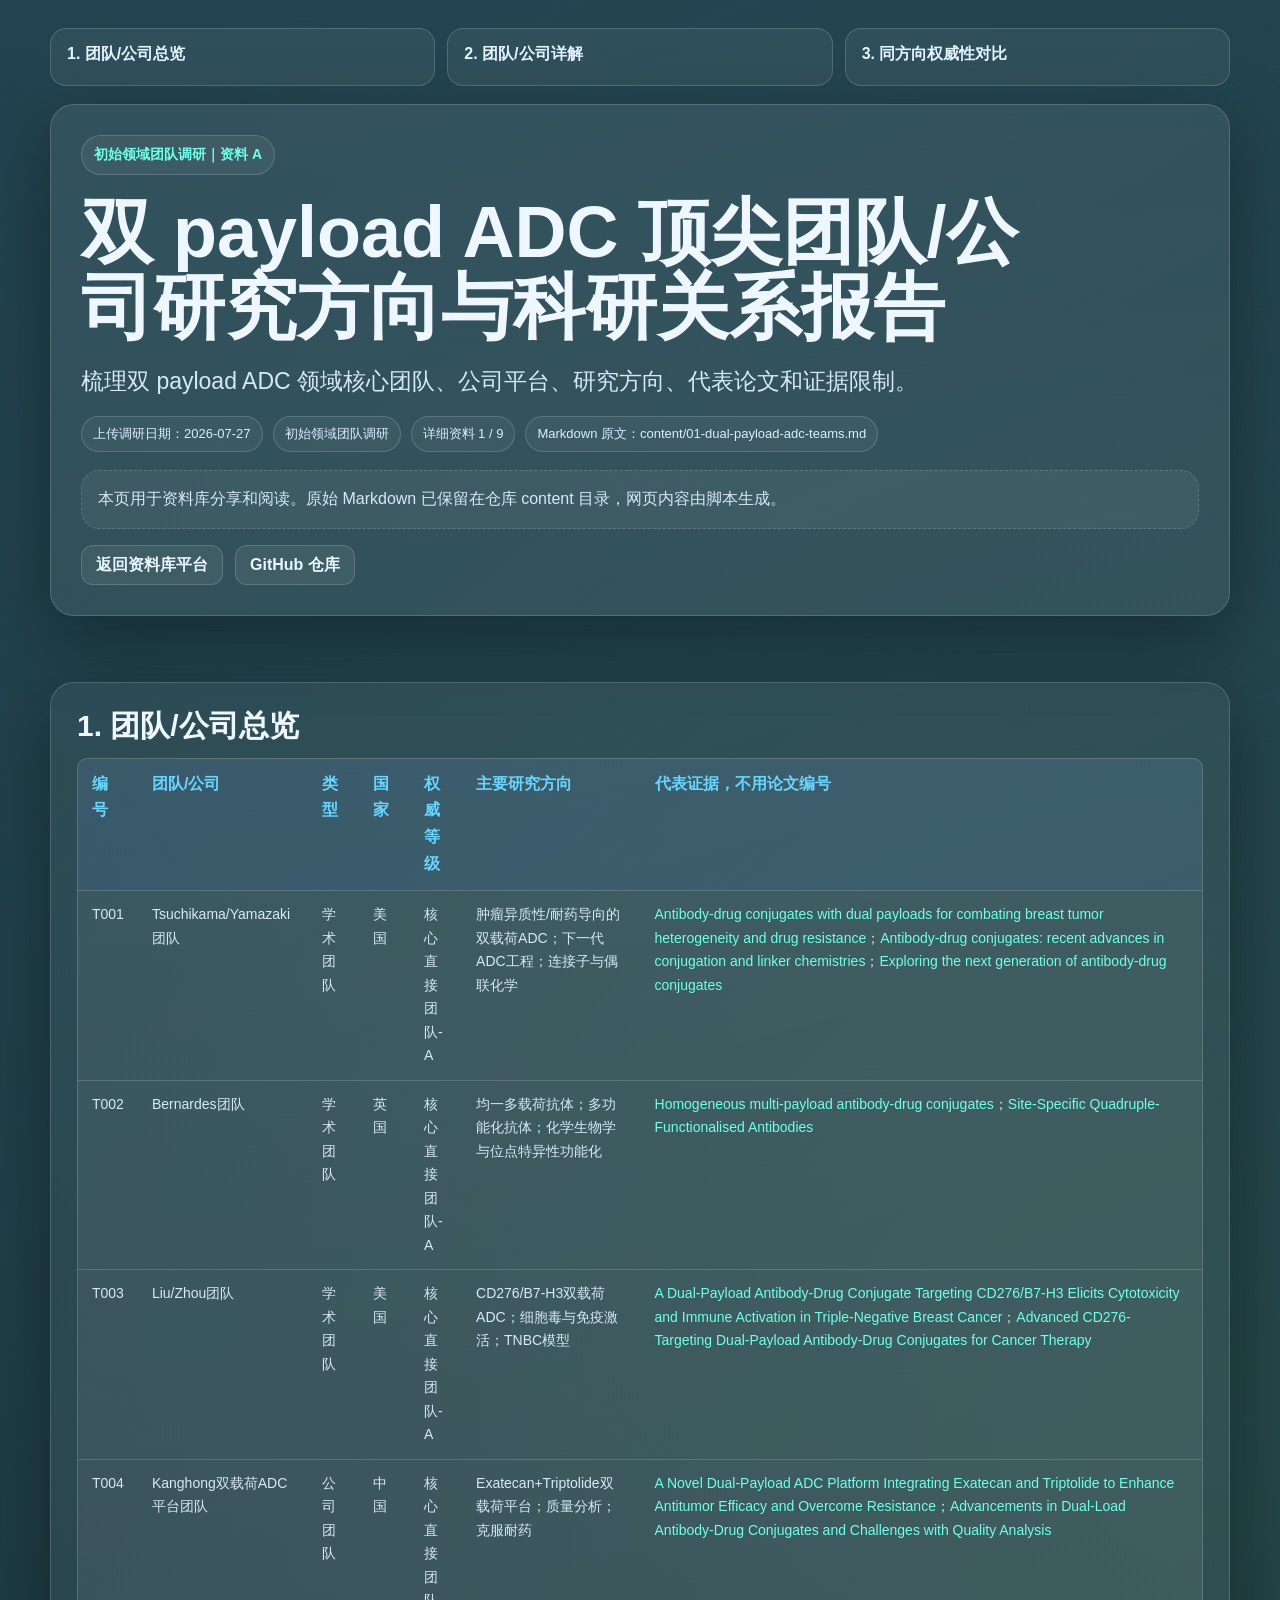
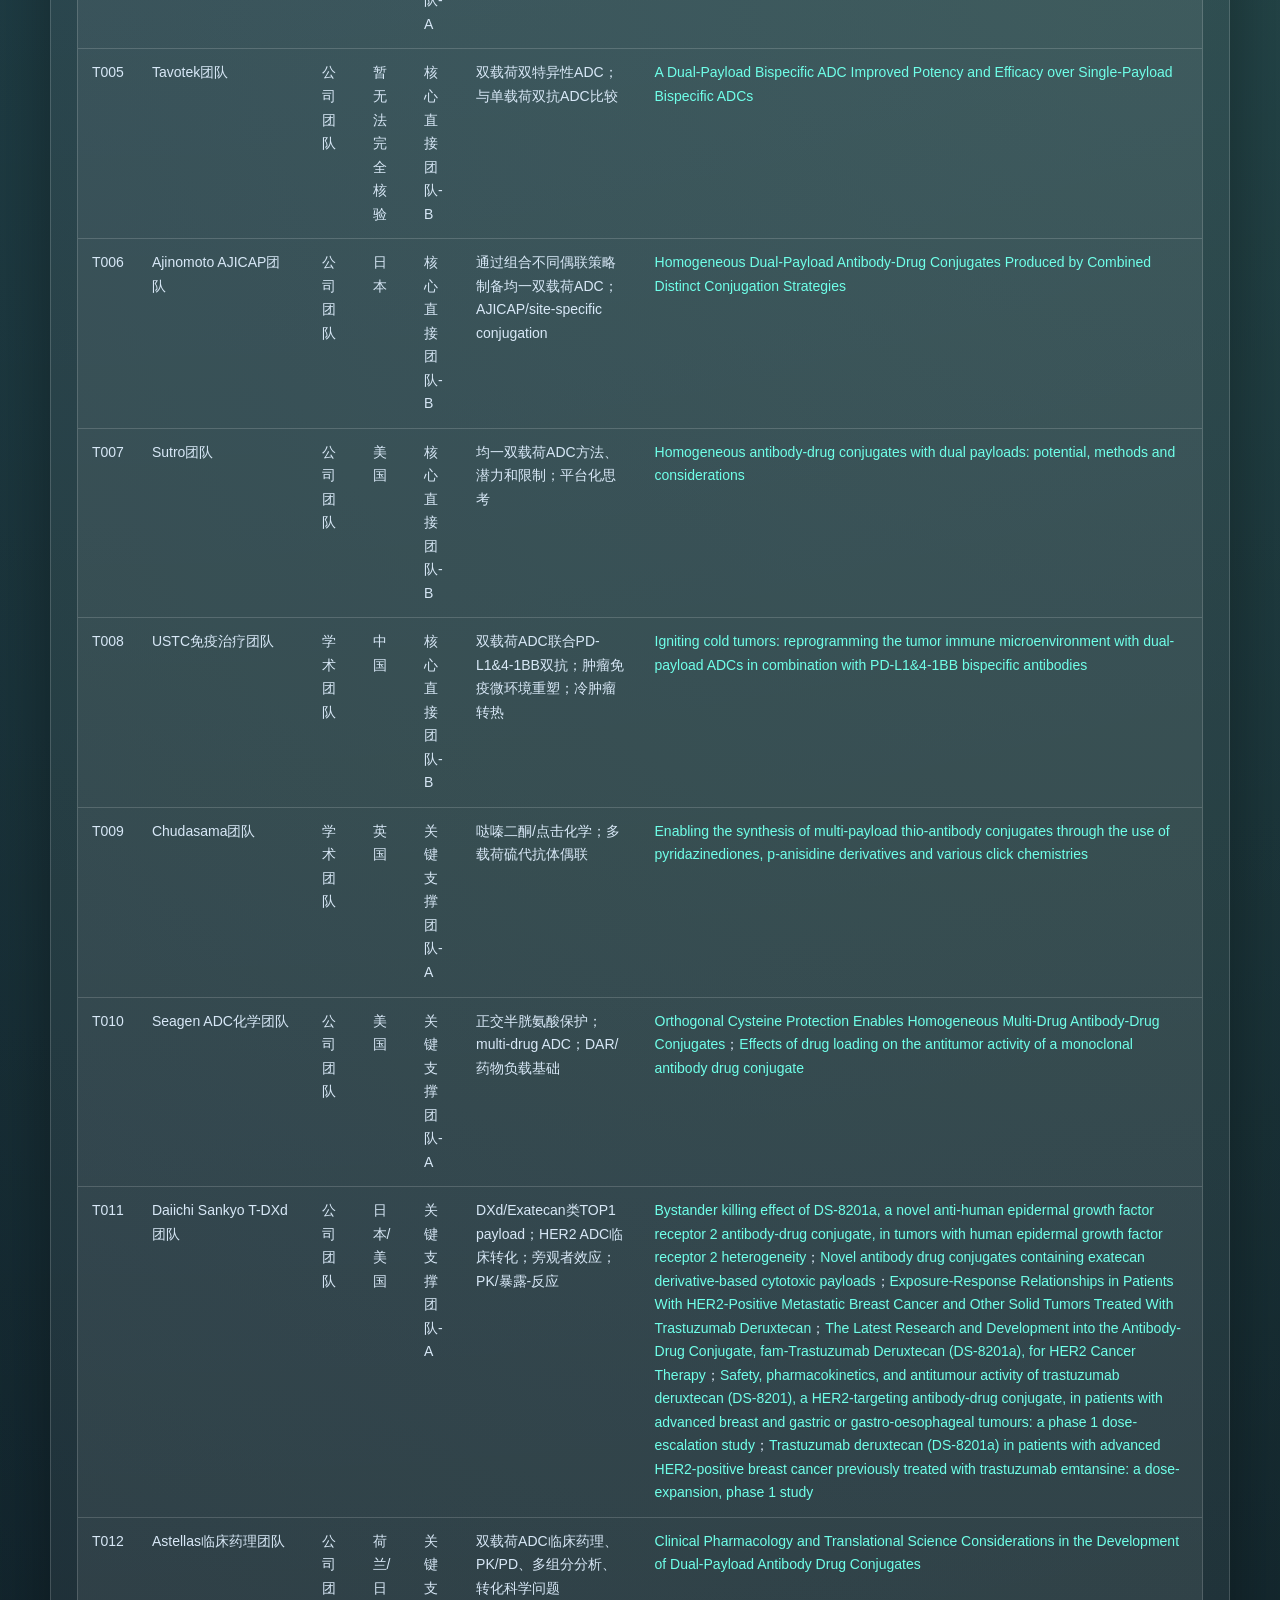
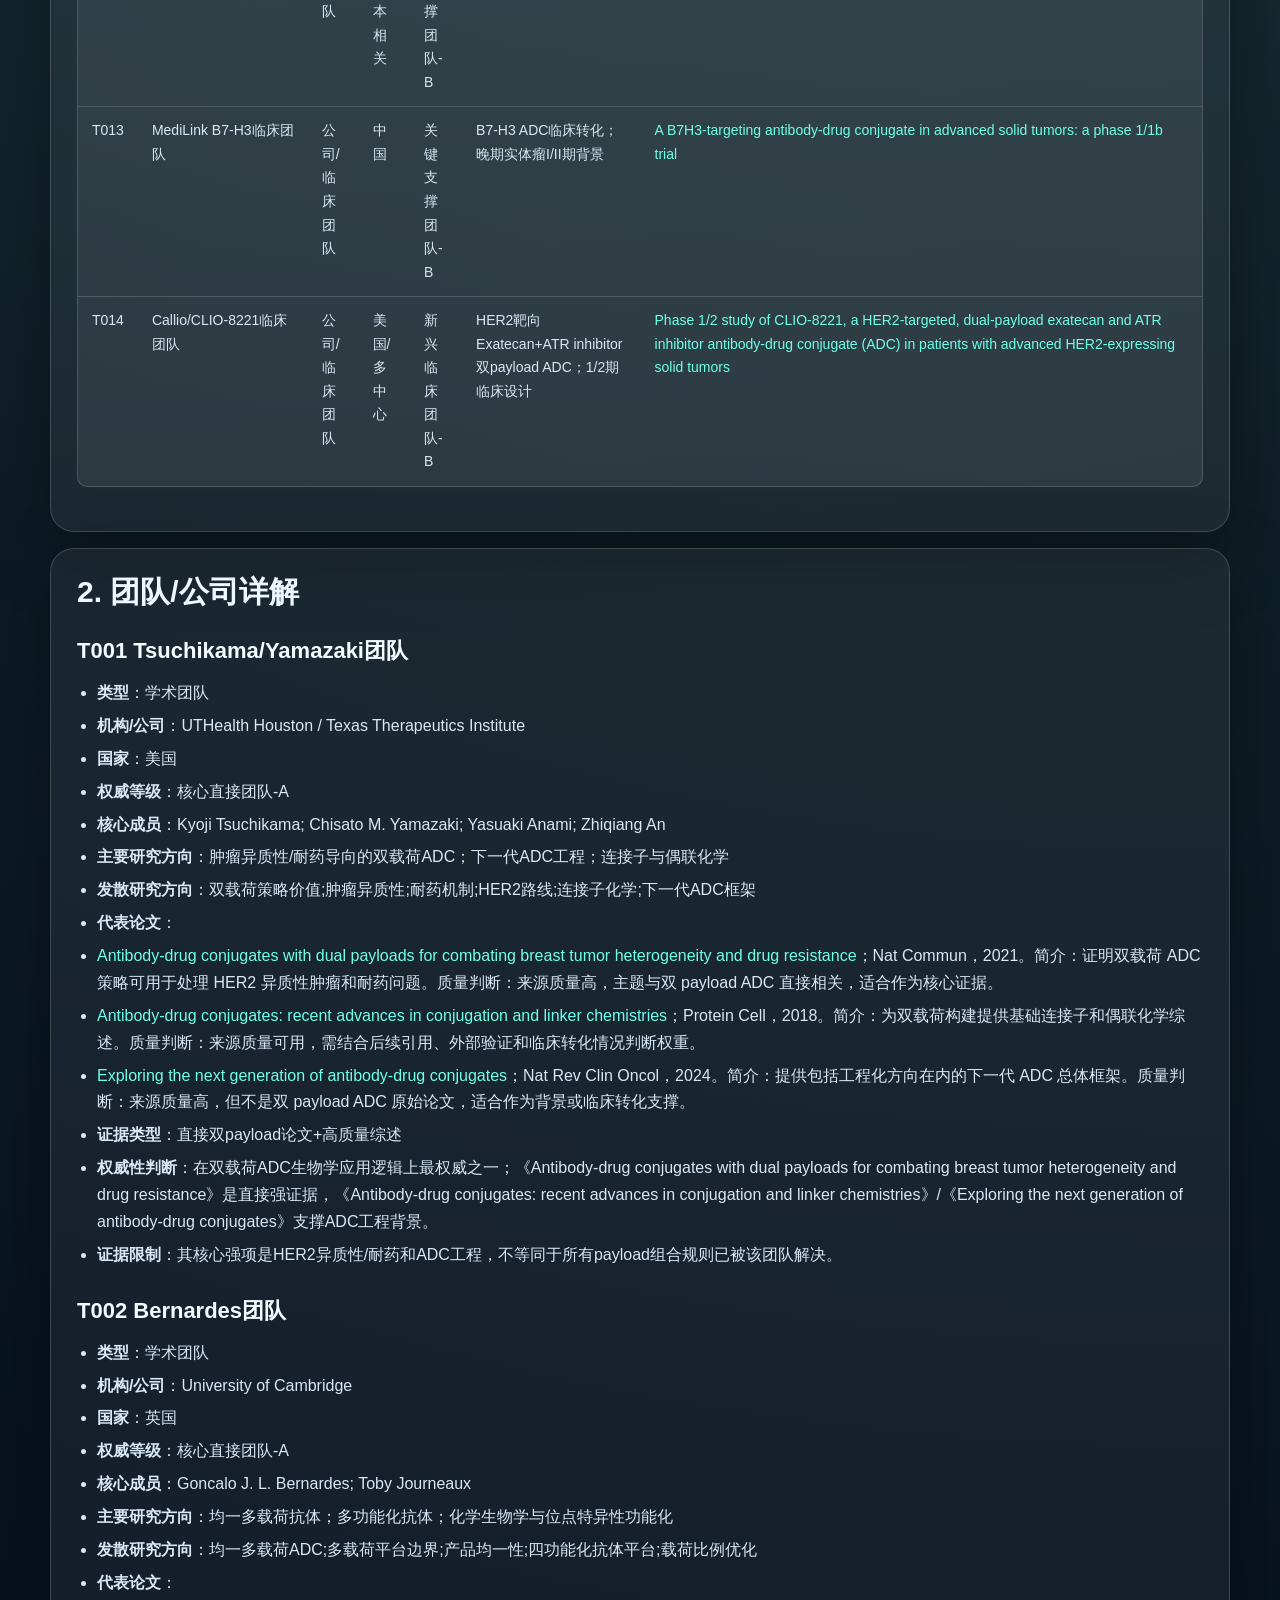
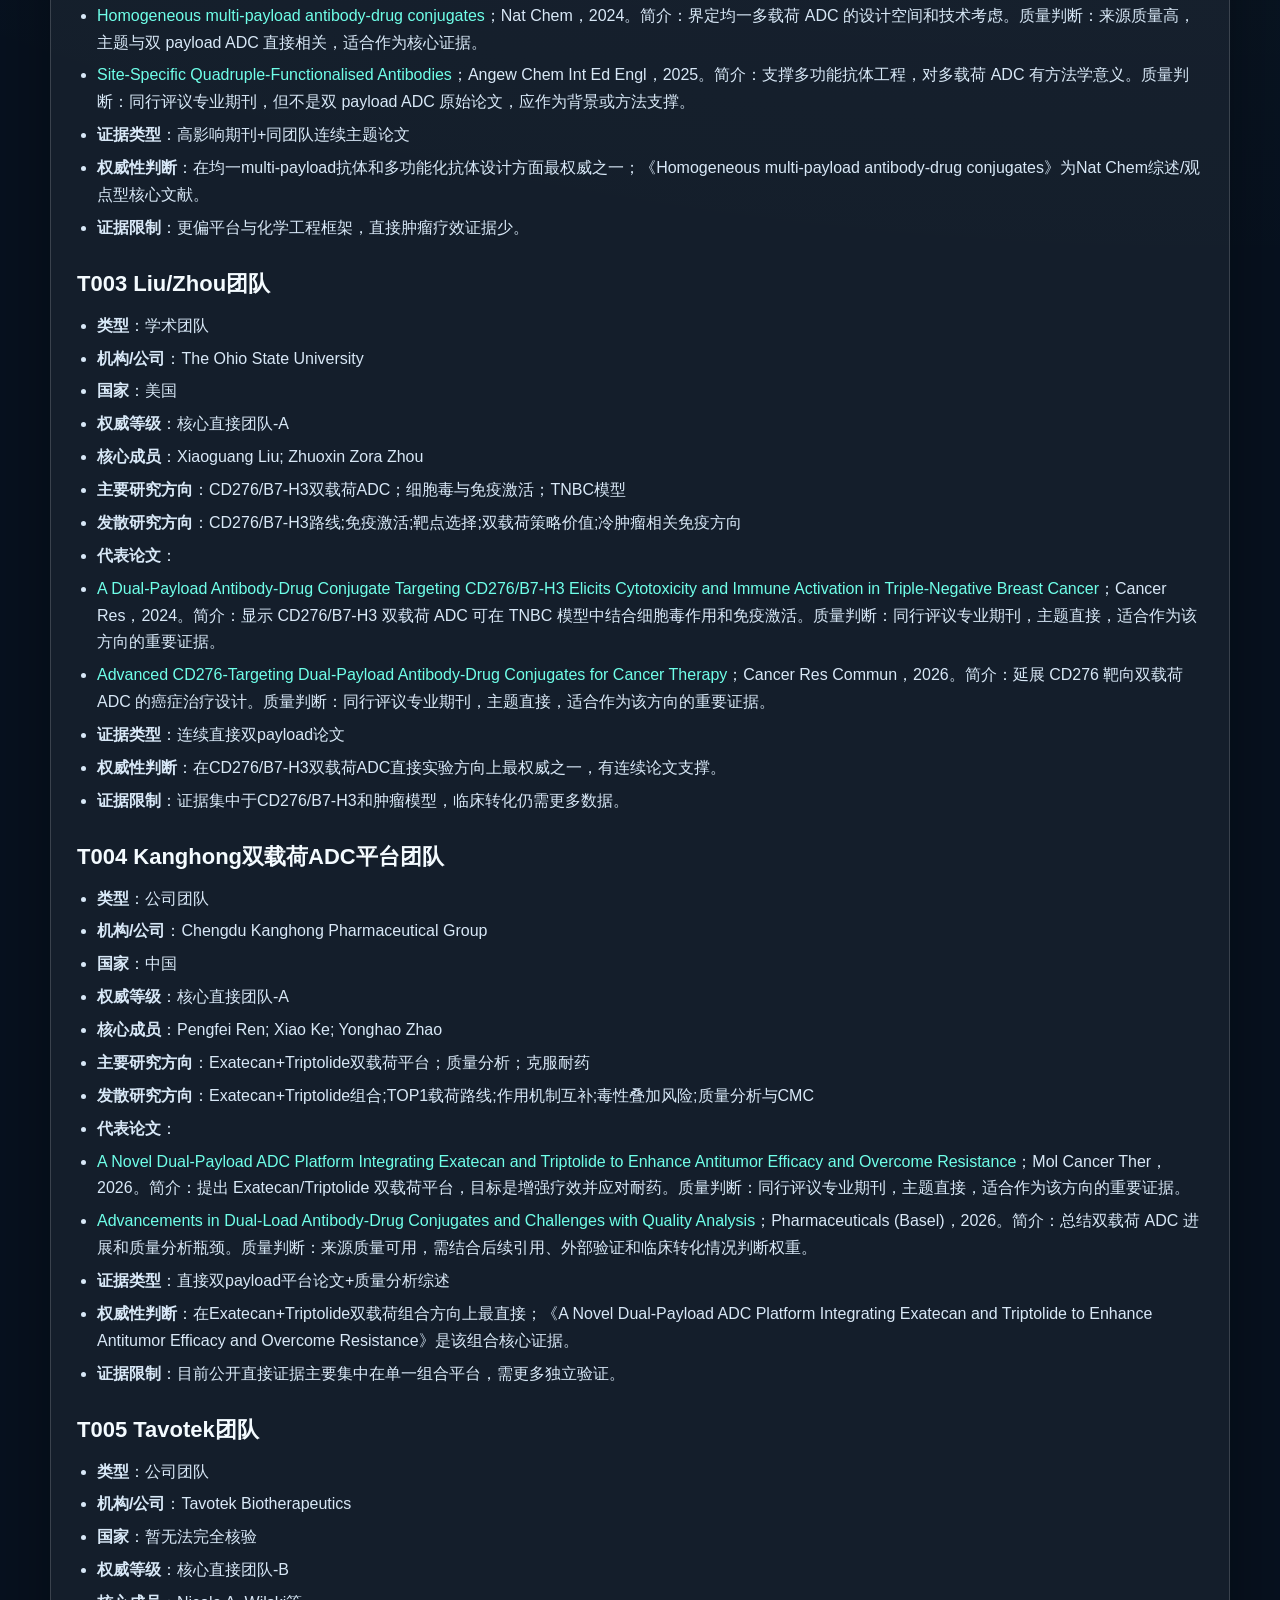
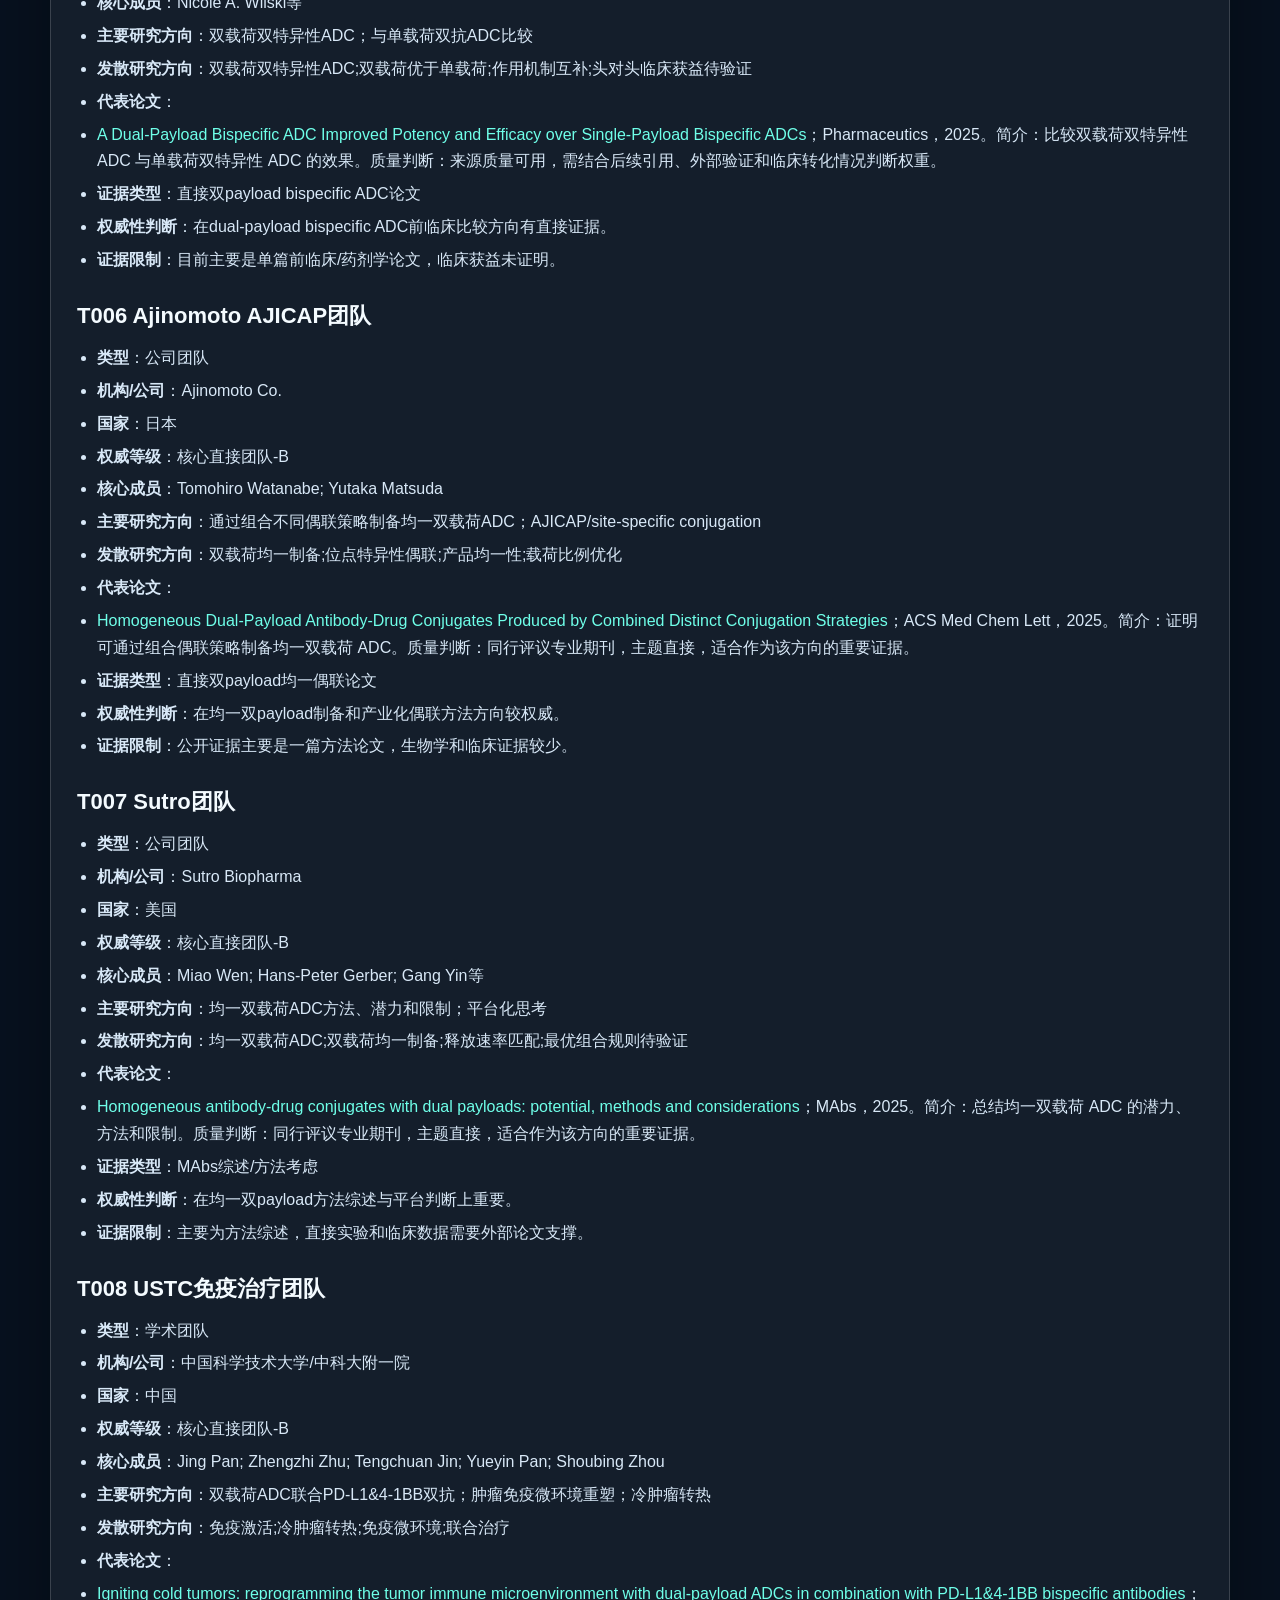
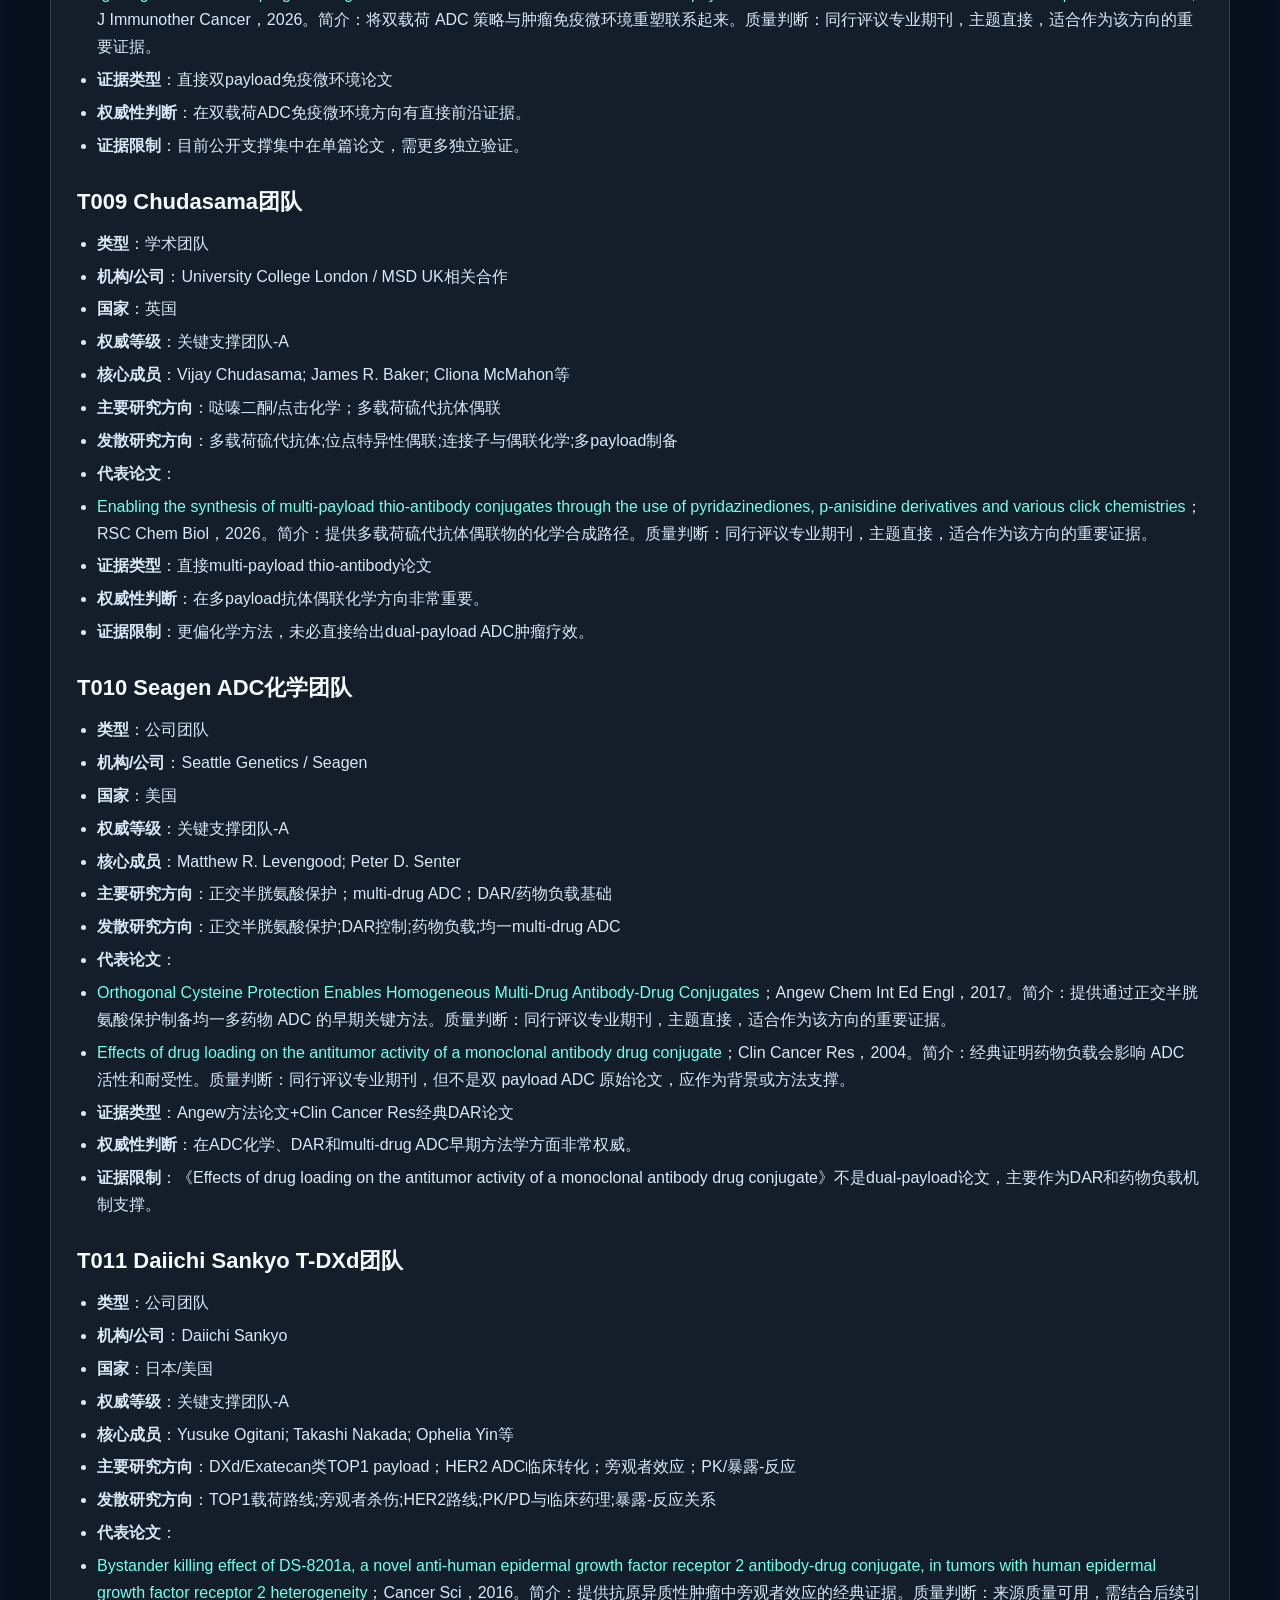
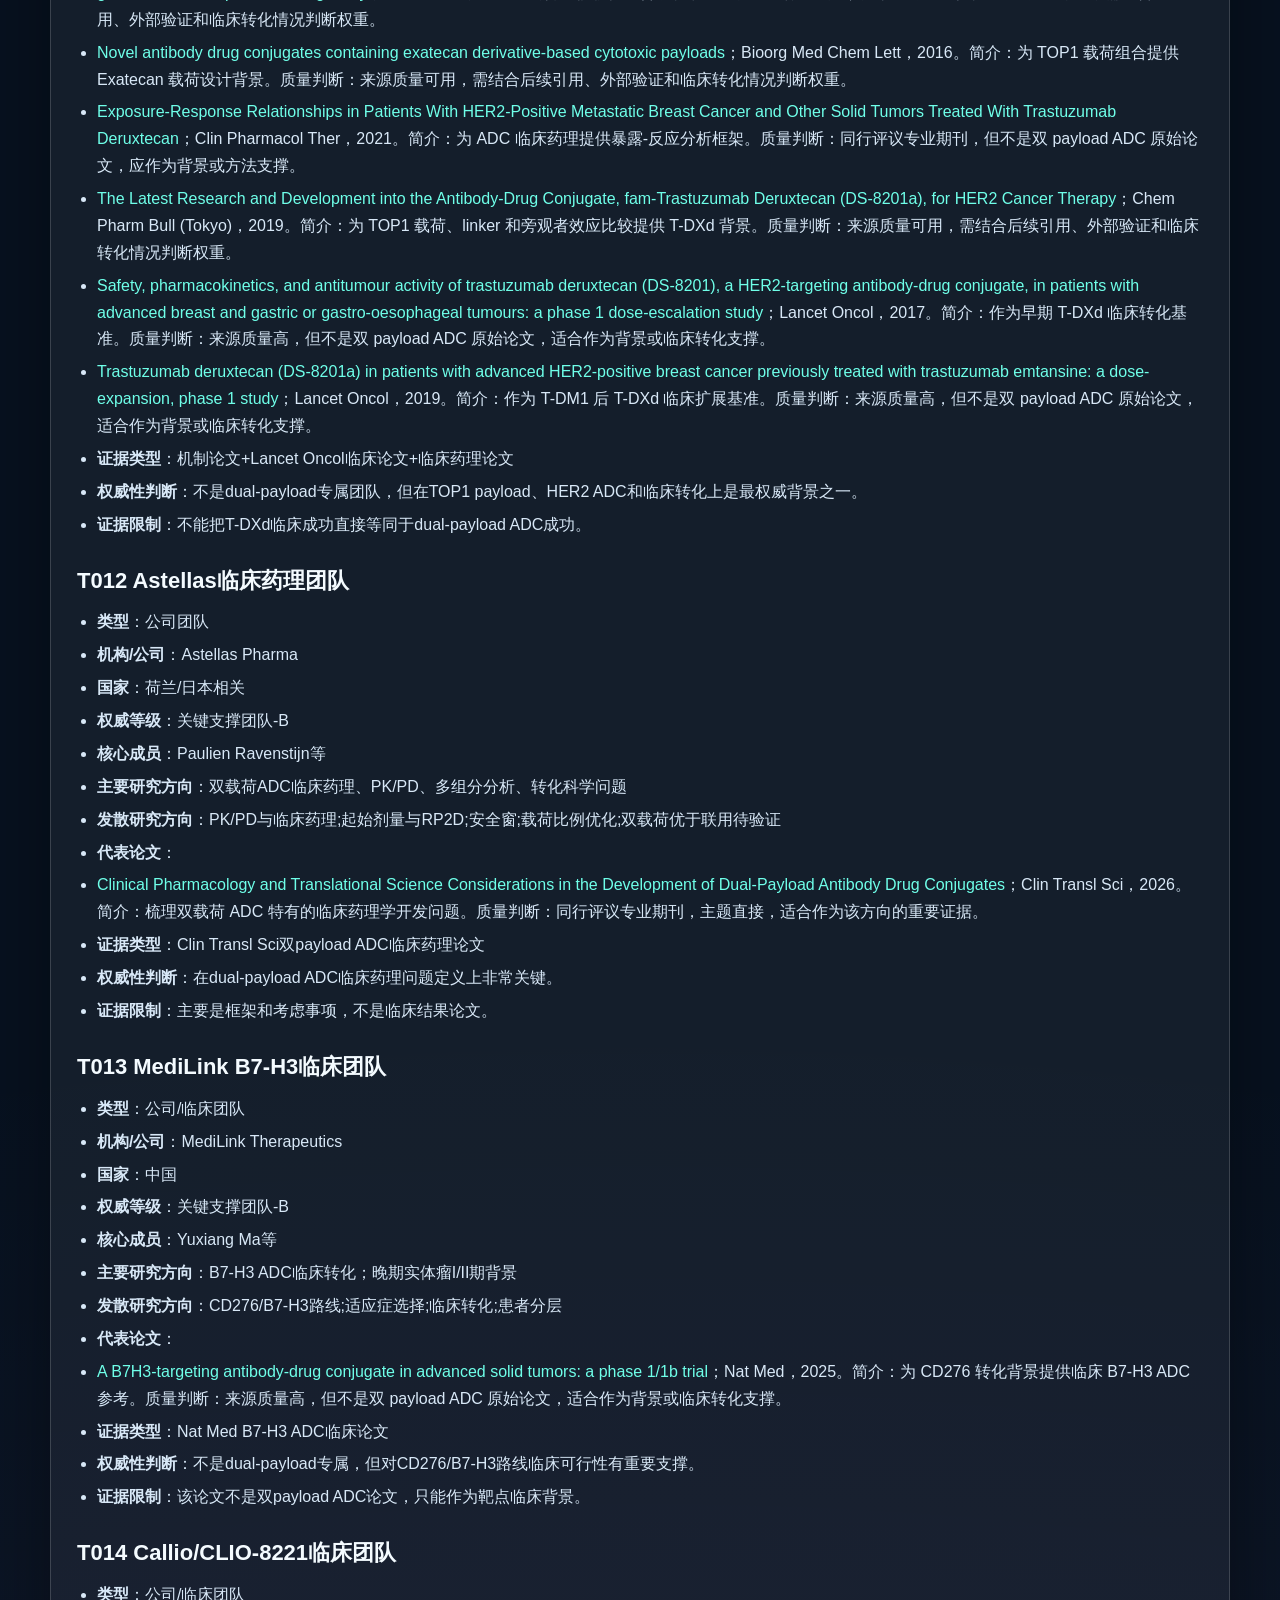
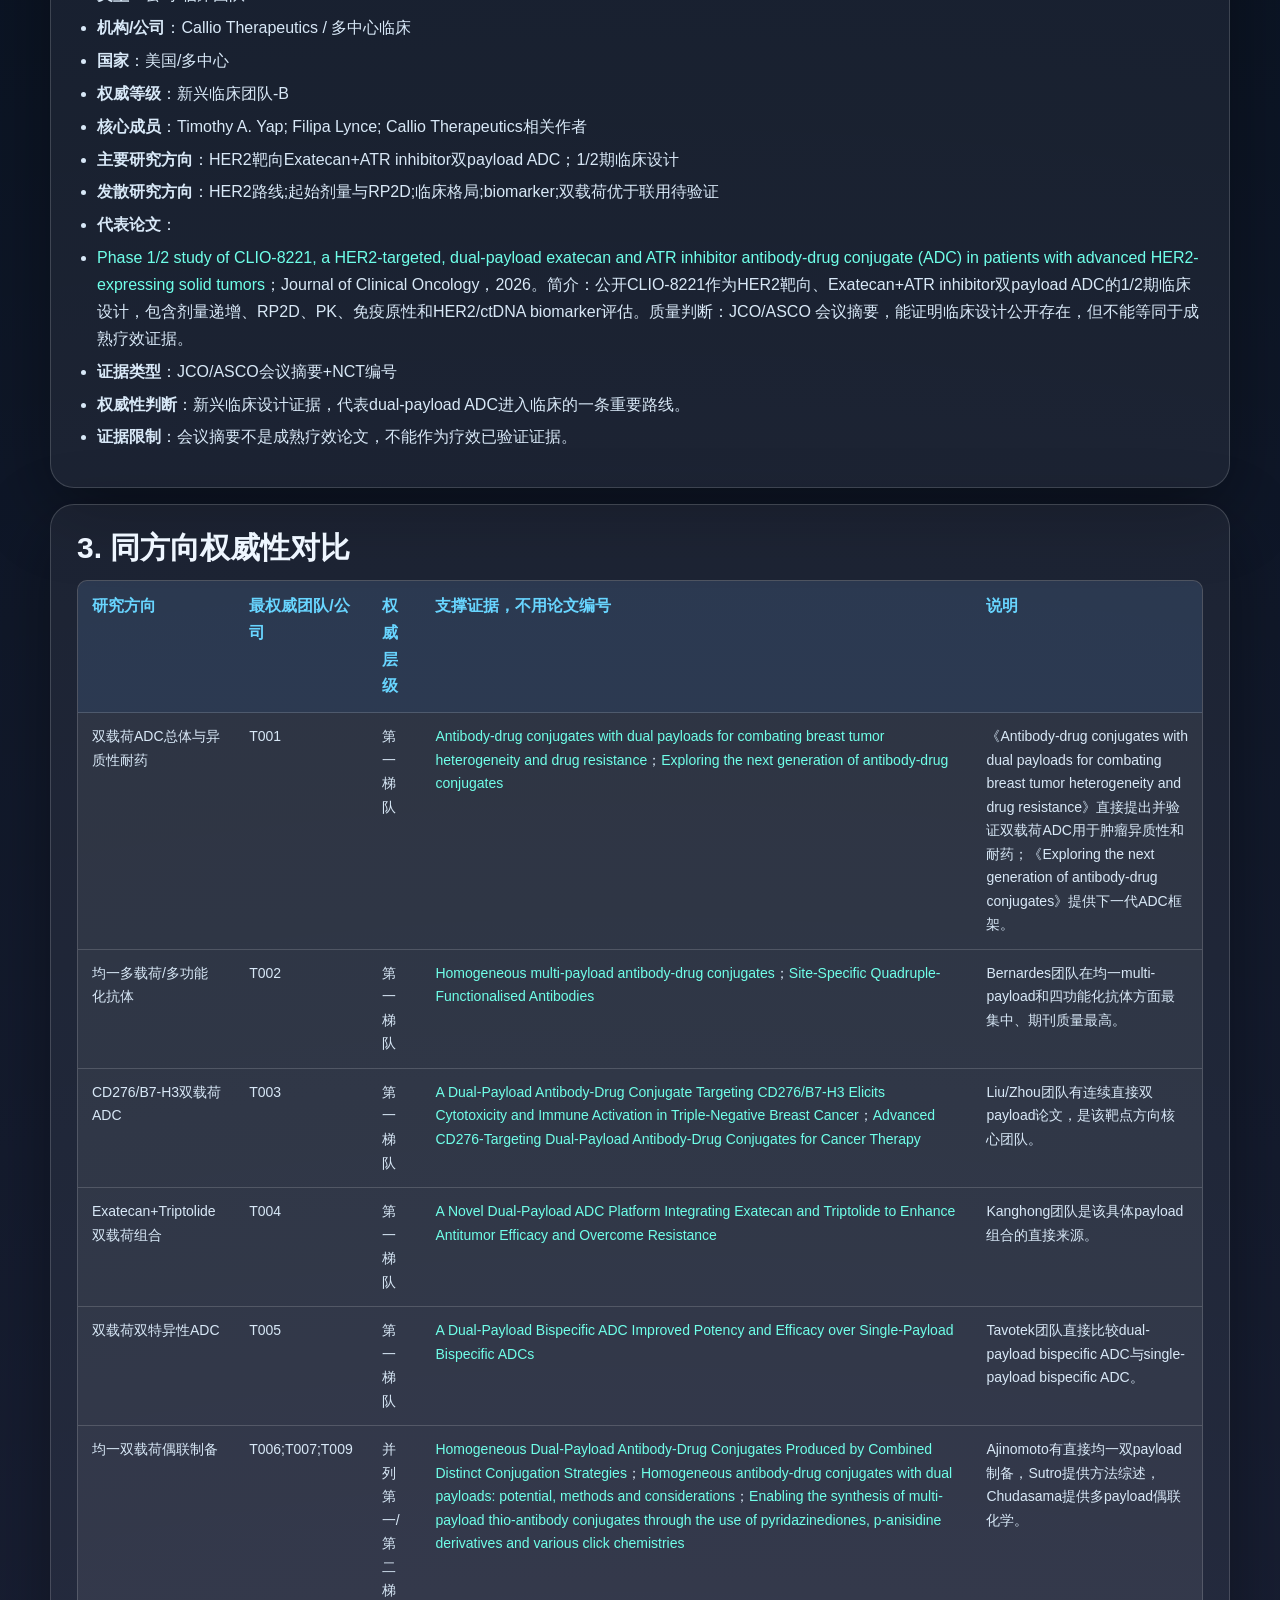
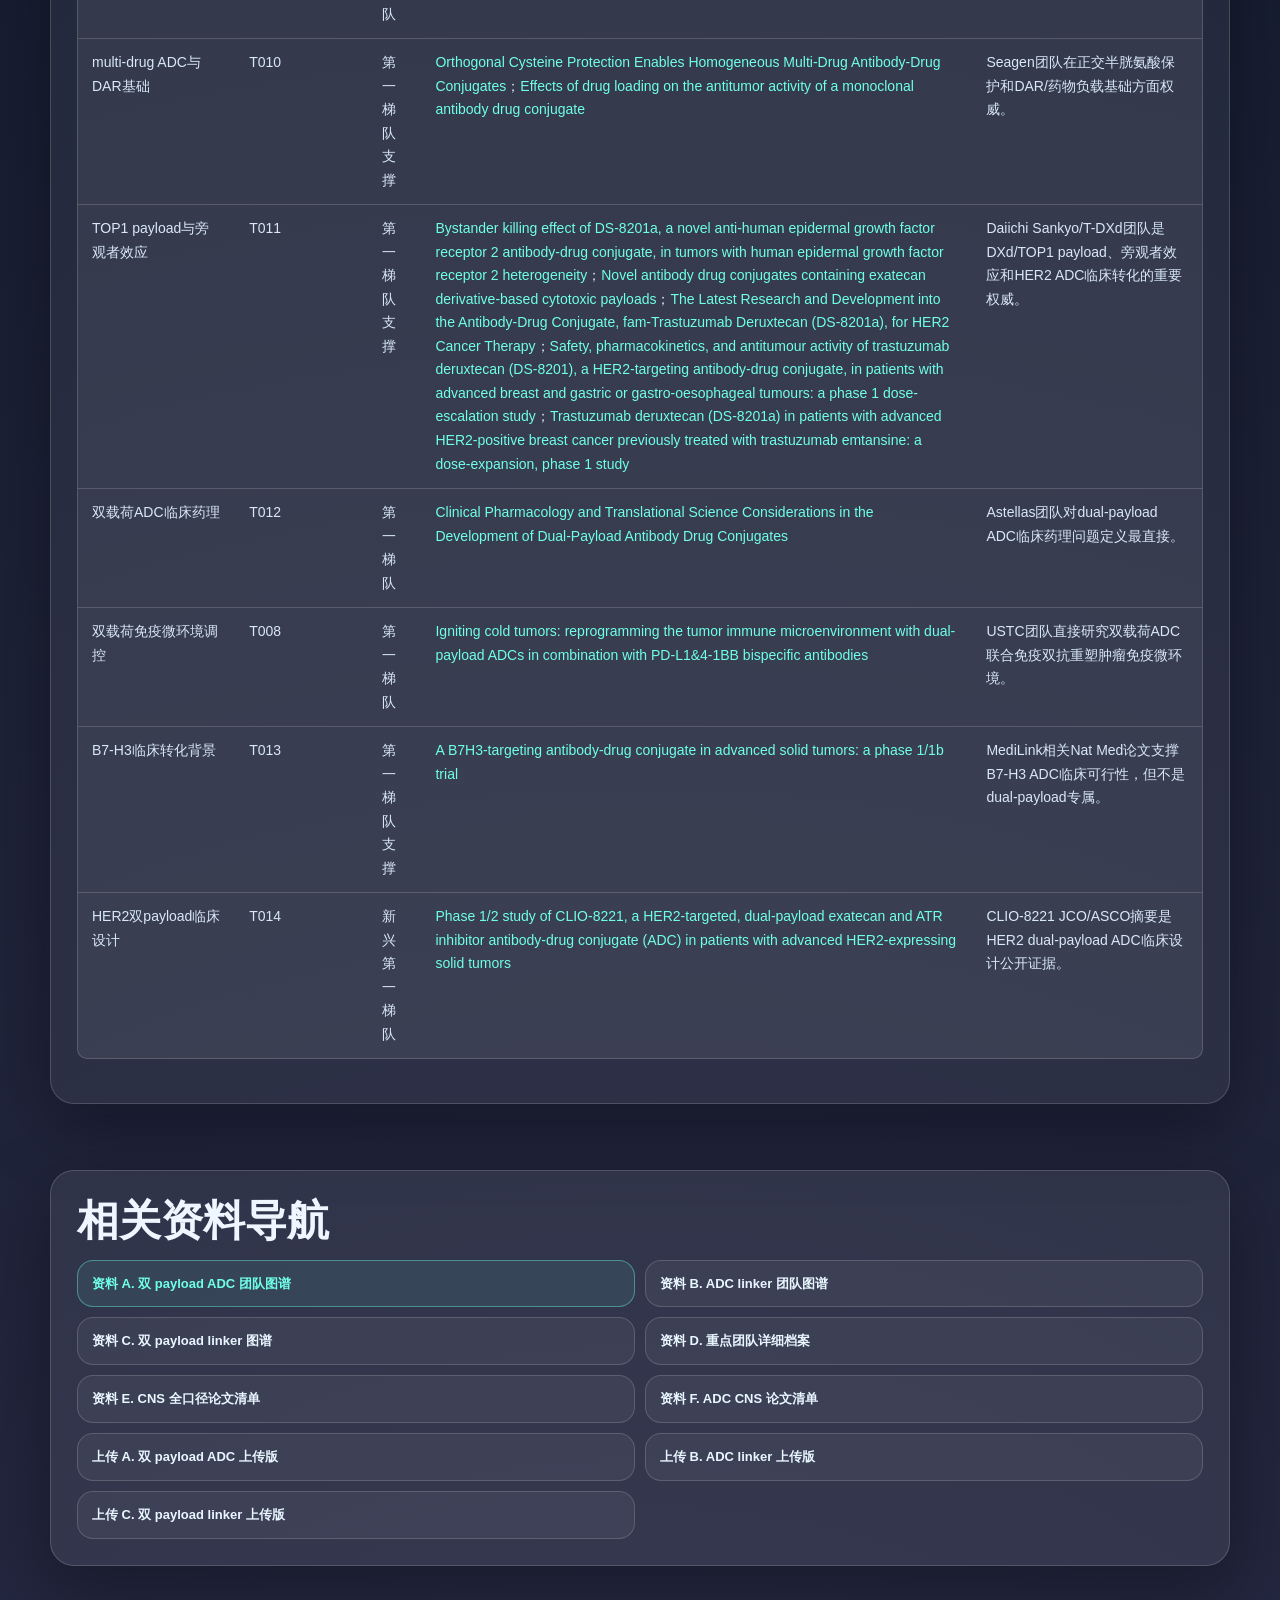
==== commit 2ac59277: "Add uploaded report versions" ====
--- a/detail-01-dual-payload-adc-teams.html
+++ b/detail-01-dual-payload-adc-teams.html
@@ -10,9 +10,9 @@
 <body>
   <main class="page">
     <div class="quick section-nav" aria-label="Markdown 章节目录">
-      <a href="#1-权威等级标准">1. 权威等级标准</a>
-<a href="#2-总体筛选结果">2. 总体筛选结果</a>
-<a href="#3-团队-公司详细信息">3. 团队/公司详细信息</a>
+      <a href="#1-团队-公司总览">1. 团队/公司总览</a>
+<a href="#2-团队-公司详解">2. 团队/公司详解</a>
+<a href="#3-同方向权威性对比">3. 同方向权威性对比</a>
     </div>
     <section class="hero">
       <span class="eyebrow">初始领域团队调研｜资料 A</span>
@@ -21,7 +21,7 @@
       <div class="tag-row">
         <span class="meta-pill">上传调研日期：2026-07-27</span>
         <span class="meta-pill">初始领域团队调研</span>
-        <span class="meta-pill">详细资料 1 / 6</span>
+        <span class="meta-pill">详细资料 1 / 9</span>
         <span class="meta-pill">Markdown 原文：content/01-dual-payload-adc-teams.md</span>
       </div>
       <div class="note" style="margin-top:18px;">本页用于资料库分享和阅读。原始 Markdown 已保留在仓库 content 目录，网页内容由脚本生成。</div>
@@ -31,237 +31,235 @@
       </div>
     </section>
     <section class="markdown-page" id="content">
-      <p>生成日期：2026-07-26 调研对象：双payload ADC（dual-payload / dual-drug / multi-payload antibody-drug conjugate） 硬性口径：论文质量评价只能使用Cell、Nature、Science及其子刊；非CNS论文、会议摘要、公司新闻稿、专利和临床注册信息只用于事实核验，不作为论文质量评价因子。</p>
-<section class="markdown-section" id="1-权威等级标准"><h2>1. 权威等级标准</h2>
-<h3 id="前提核验">前提核验</h3>
-<p>已确认事实：</p>
-<ol><li>双payload ADC指同一抗体或抗体构型上递送两个不同payload。它不同于“双靶点ADC / bispecific ADC”。双靶点但单payload的项目不纳入双payload ADC核心证据。</li>
-<li>未检索到公开、权威、统一的“双payload ADC全球前20%团队/公司”官方排名。因此，本报告不能声称存在严格统计意义的官方前20%名单。</li>
-<li>在严格CNS论文口径下，双payload ADC方向的直接原始研究论文很少。当前最直接、相关性最高的CNS子刊原始研究是UTHealth Houston / MD Anderson相关团队2021年发表于Nature Communications的dual-payload ADC论文。</li></ol>
-<p>合理推测：</p>
-<p>双payload ADC仍处于早期临床转化阶段。未来竞争重点不会只是“能否装两个payload”，而是payload组合是否机制互补、linker是否稳定、DAR与两种payload比例是否可控、CMC是否可放大，以及是否能在抗原异质性或payload耐药人群中显示临床差异化。</p>
-<p>个人判断：</p>
-<p>按CNS论文质量和主题相关性严格排序，真正可称为“顶尖科研团队”的对象很少。产业上活跃的公司可以作为“重点跟踪公司”写入，但不能因为有临床管线、会议摘要、融资并购或专利就上调为CNS论文意义上的顶尖科研团队。</p>
-<p>暂时无法验证的信息：</p>
-<p>无法确认所有公司内部真实研发负责人、未公开payload结构、未公开专利实施范围、导师-学生关系、前同事关系或私人合作关系。因此，本报告只记录论文共同作者、专利发明人、公司公开披露的许可/收购/合作关系。</p>
-<h3 id="cns论文质量评价维度">CNS论文质量评价维度</h3>
-<div class="table-wrap"><table><thead><tr><th>维度</th><th>评价方式</th></tr></thead><tbody><tr><td>来源</td><td>只采用Cell、Nature、Science及其子刊</td></tr>
-<tr><td>JIF</td><td>使用期刊官网公开Journal Metrics</td></tr>
-<tr><td>期刊影响力</td><td>Nature Communications、Nature Chemistry、Nature Reviews Clinical Oncology等</td></tr>
-<tr><td>引用次数</td><td>优先使用Nature文章页面显示的引用数</td></tr>
-<tr><td>权威综述引用</td><td>优先看是否被Nature Chemistry、Nature Reviews Clinical Oncology、Nature Reviews Drug Discovery等Nature系综述/新闻/分析引用或讨论</td></tr>
-<tr><td>后续验证</td><td>只作为辅助判断；若验证来源非CNS，不纳入论文质量评分</td></tr>
-<tr><td>临床/产业推动</td><td>只作为辅助事实，不作为论文质量因子</td></tr>
-<tr><td>相关性</td><td>直接dual-drug / dual-payload ADC原始研究最高；multi-payload综述次之；泛蛋白多重偶联或诊疗一体化方法学降权</td></tr></tbody></table></div>
-<h3 id="jif核验">JIF核验</h3>
-<ul><li>Nature Communications：JIF 18.1，来源：<a href="https://www.nature.com/ncomms/journal-impact" target="_blank" rel="noopener">Nature Communications Journal Metrics</a></li>
-<li>Nature Chemistry：JIF 24.5，来源：<a href="https://www.nature.com/nchem/journal-impact" target="_blank" rel="noopener">Nature Chemistry Journal Metrics</a></li>
-<li>Nature Reviews Clinical Oncology：JIF 94.6，来源：<a href="https://www.nature.com/nrclinonc/journal-impact" target="_blank" rel="noopener">Nature Reviews Clinical Oncology Journal Metrics</a></li></ul>
-<h3 id="权威等级定义">权威等级定义</h3>
-<div class="table-wrap"><table><thead><tr><th>等级</th><th>定义</th><th>本报告适用对象</th></tr></thead><tbody><tr><td>A+</td><td>有直接dual-payload ADC CNS子刊原始研究；论文相关性、技术完整性、引用/综述承认度和转化线索均强</td><td>UTHealth Houston / MD Anderson相关团队</td></tr>
-<tr><td>A-</td><td>有高质量CNS子刊综述，直接讨论multi/dual-payload ADC，但不是原始候选药物研究</td><td>University of Cambridge / Bernardes团队</td></tr>
-<tr><td>B+</td><td>有CNS子刊方法学原始论文，可支撑multi-payload或多功能抗体偶联平台，但与“双payload ADC药物疗效”不是完全直接</td><td>Peking University / Tao Liu团队</td></tr>
-<tr><td>B</td><td>与A+源头团队、专利或产业转化关系强，但公司候选物暂无CNS直接论文</td><td>CrossBridge Bio / Eli Lilly</td></tr>
-<tr><td>B-</td><td>产业进展明确，但暂无CNS系列论文作为论文质量证据</td><td>Callio、Lonza/Synaffix、Kanghong</td></tr></tbody></table></div>
+      <section class="markdown-section" id="1-团队-公司总览"><h2>1. 团队/公司总览</h2>
+<div class="table-wrap"><table><thead><tr><th>编号</th><th>团队/公司</th><th>类型</th><th>国家</th><th>权威等级</th><th>主要研究方向</th><th>代表证据，不用论文编号</th></tr></thead><tbody><tr><td>T001</td><td>Tsuchikama/Yamazaki团队</td><td>学术团队</td><td>美国</td><td>核心直接团队-A</td><td>肿瘤异质性/耐药导向的双载荷ADC；下一代ADC工程；连接子与偶联化学</td><td><a href="https://pubmed.ncbi.nlm.nih.gov/34112795/" target="_blank" rel="noopener">Antibody-drug conjugates with dual payloads for combating breast tumor heterogeneity and drug resistance</a>；<a href="https://pubmed.ncbi.nlm.nih.gov/27743348/" target="_blank" rel="noopener">Antibody-drug conjugates: recent advances in conjugation and linker chemistries</a>；<a href="https://pubmed.ncbi.nlm.nih.gov/38191923/" target="_blank" rel="noopener">Exploring the next generation of antibody-drug conjugates</a></td></tr>
+<tr><td>T002</td><td>Bernardes团队</td><td>学术团队</td><td>英国</td><td>核心直接团队-A</td><td>均一多载荷抗体；多功能化抗体；化学生物学与位点特异性功能化</td><td><a href="https://pubmed.ncbi.nlm.nih.gov/38760431/" target="_blank" rel="noopener">Homogeneous multi-payload antibody-drug conjugates</a>；<a href="https://pubmed.ncbi.nlm.nih.gov/39423140/" target="_blank" rel="noopener">Site-Specific Quadruple-Functionalised Antibodies</a></td></tr>
+<tr><td>T003</td><td>Liu/Zhou团队</td><td>学术团队</td><td>美国</td><td>核心直接团队-A</td><td>CD276/B7-H3双载荷ADC；细胞毒与免疫激活；TNBC模型</td><td><a href="https://pubmed.ncbi.nlm.nih.gov/39186778/" target="_blank" rel="noopener">A Dual-Payload Antibody-Drug Conjugate Targeting CD276/B7-H3 Elicits Cytotoxicity and Immune Activation in Triple-Negative Breast Cancer</a>；<a href="https://pubmed.ncbi.nlm.nih.gov/42013359/" target="_blank" rel="noopener">Advanced CD276-Targeting Dual-Payload Antibody-Drug Conjugates for Cancer Therapy</a></td></tr>
+<tr><td>T004</td><td>Kanghong双载荷ADC平台团队</td><td>公司团队</td><td>中国</td><td>核心直接团队-A</td><td>Exatecan+Triptolide双载荷平台；质量分析；克服耐药</td><td><a href="https://pubmed.ncbi.nlm.nih.gov/41121984/" target="_blank" rel="noopener">A Novel Dual-Payload ADC Platform Integrating Exatecan and Triptolide to Enhance Antitumor Efficacy and Overcome Resistance</a>；<a href="https://pubmed.ncbi.nlm.nih.gov/42356477/" target="_blank" rel="noopener">Advancements in Dual-Load Antibody-Drug Conjugates and Challenges with Quality Analysis</a></td></tr>
+<tr><td>T005</td><td>Tavotek团队</td><td>公司团队</td><td>暂无法完全核验</td><td>核心直接团队-B</td><td>双载荷双特异性ADC；与单载荷双抗ADC比较</td><td><a href="https://pubmed.ncbi.nlm.nih.gov/40870990/" target="_blank" rel="noopener">A Dual-Payload Bispecific ADC Improved Potency and Efficacy over Single-Payload Bispecific ADCs</a></td></tr>
+<tr><td>T006</td><td>Ajinomoto AJICAP团队</td><td>公司团队</td><td>日本</td><td>核心直接团队-B</td><td>通过组合不同偶联策略制备均一双载荷ADC；AJICAP/site-specific conjugation</td><td><a href="https://pubmed.ncbi.nlm.nih.gov/40666474/" target="_blank" rel="noopener">Homogeneous Dual-Payload Antibody-Drug Conjugates Produced by Combined Distinct Conjugation Strategies</a></td></tr>
+<tr><td>T007</td><td>Sutro团队</td><td>公司团队</td><td>美国</td><td>核心直接团队-B</td><td>均一双载荷ADC方法、潜力和限制；平台化思考</td><td><a href="https://pubmed.ncbi.nlm.nih.gov/40322862/" target="_blank" rel="noopener">Homogeneous antibody-drug conjugates with dual payloads: potential, methods and considerations</a></td></tr>
+<tr><td>T008</td><td>USTC免疫治疗团队</td><td>学术团队</td><td>中国</td><td>核心直接团队-B</td><td>双载荷ADC联合PD-L1&amp;4-1BB双抗；肿瘤免疫微环境重塑；冷肿瘤转热</td><td><a href="https://pubmed.ncbi.nlm.nih.gov/42236121/" target="_blank" rel="noopener">Igniting cold tumors: reprogramming the tumor immune microenvironment with dual-payload ADCs in combination with PD-L1&amp;4-1BB bispecific antibodies</a></td></tr>
+<tr><td>T009</td><td>Chudasama团队</td><td>学术团队</td><td>英国</td><td>关键支撑团队-A</td><td>哒嗪二酮/点击化学；多载荷硫代抗体偶联</td><td><a href="https://pubmed.ncbi.nlm.nih.gov/41726384/" target="_blank" rel="noopener">Enabling the synthesis of multi-payload thio-antibody conjugates through the use of pyridazinediones, p-anisidine derivatives and various click chemistries</a></td></tr>
+<tr><td>T010</td><td>Seagen ADC化学团队</td><td>公司团队</td><td>美国</td><td>关键支撑团队-A</td><td>正交半胱氨酸保护；multi-drug ADC；DAR/药物负载基础</td><td><a href="https://pubmed.ncbi.nlm.nih.gov/27966822/" target="_blank" rel="noopener">Orthogonal Cysteine Protection Enables Homogeneous Multi-Drug Antibody-Drug Conjugates</a>；<a href="https://pubmed.ncbi.nlm.nih.gov/15501986/" target="_blank" rel="noopener">Effects of drug loading on the antitumor activity of a monoclonal antibody drug conjugate</a></td></tr>
+<tr><td>T011</td><td>Daiichi Sankyo T-DXd团队</td><td>公司团队</td><td>日本/美国</td><td>关键支撑团队-A</td><td>DXd/Exatecan类TOP1 payload；HER2 ADC临床转化；旁观者效应；PK/暴露-反应</td><td><a href="https://pubmed.ncbi.nlm.nih.gov/27166974/" target="_blank" rel="noopener">Bystander killing effect of DS-8201a, a novel anti-human epidermal growth factor receptor 2 antibody-drug conjugate, in tumors with human epidermal growth factor receptor 2 heterogeneity</a>；<a href="https://pubmed.ncbi.nlm.nih.gov/26898815/" target="_blank" rel="noopener">Novel antibody drug conjugates containing exatecan derivative-based cytotoxic payloads</a>；<a href="https://pubmed.ncbi.nlm.nih.gov/33999422/" target="_blank" rel="noopener">Exposure-Response Relationships in Patients With HER2-Positive Metastatic Breast Cancer and Other Solid Tumors Treated With Trastuzumab Deruxtecan</a>；<a href="https://pubmed.ncbi.nlm.nih.gov/30827997/" target="_blank" rel="noopener">The Latest Research and Development into the Antibody-Drug Conjugate, fam-Trastuzumab Deruxtecan (DS-8201a), for HER2 Cancer Therapy</a>；<a href="https://pubmed.ncbi.nlm.nih.gov/29037983/" target="_blank" rel="noopener">Safety, pharmacokinetics, and antitumour activity of trastuzumab deruxtecan (DS-8201), a HER2-targeting antibody-drug conjugate, in patients with advanced breast and gastric or gastro-oesophageal tumours: a phase 1 dose-escalation study</a>；<a href="https://pubmed.ncbi.nlm.nih.gov/31047803/" target="_blank" rel="noopener">Trastuzumab deruxtecan (DS-8201a) in patients with advanced HER2-positive breast cancer previously treated with trastuzumab emtansine: a dose-expansion, phase 1 study</a></td></tr>
+<tr><td>T012</td><td>Astellas临床药理团队</td><td>公司团队</td><td>荷兰/日本相关</td><td>关键支撑团队-B</td><td>双载荷ADC临床药理、PK/PD、多组分分析、转化科学问题</td><td><a href="https://pubmed.ncbi.nlm.nih.gov/42089685/" target="_blank" rel="noopener">Clinical Pharmacology and Translational Science Considerations in the Development of Dual-Payload Antibody Drug Conjugates</a></td></tr>
+<tr><td>T013</td><td>MediLink B7-H3临床团队</td><td>公司/临床团队</td><td>中国</td><td>关键支撑团队-B</td><td>B7-H3 ADC临床转化；晚期实体瘤I/II期背景</td><td><a href="https://pubmed.ncbi.nlm.nih.gov/40082695/" target="_blank" rel="noopener">A B7H3-targeting antibody-drug conjugate in advanced solid tumors: a phase 1/1b trial</a></td></tr>
+<tr><td>T014</td><td>Callio/CLIO-8221临床团队</td><td>公司/临床团队</td><td>美国/多中心</td><td>新兴临床团队-B</td><td>HER2靶向Exatecan+ATR inhibitor双payload ADC；1/2期临床设计</td><td><a href="https://ascopubs.org/doi/10.1200/JCO.2026.44.16_suppl.TPS3162" target="_blank" rel="noopener">Phase 1/2 study of CLIO-8221, a HER2-targeted, dual-payload exatecan and ATR inhibitor antibody-drug conjugate (ADC) in patients with advanced HER2-expressing solid tumors</a></td></tr></tbody></table></div>
 </section>
-<section class="markdown-section" id="2-总体筛选结果"><h2>2. 总体筛选结果</h2>
-<div class="table-wrap"><table><thead><tr><th>层级</th><th>团队/公司</th><th>类型</th><th>国家/地区</th><th>权威等级</th><th>CNS论文质量结论</th></tr></thead><tbody><tr><td>核心顶尖团队</td><td>UTHealth Houston / MD Anderson / Tsuchikama-Anami-Yamazaki-Zhang-An团队</td><td>学术团队 + 转化源头</td><td>美国</td><td>A+</td><td>有直接dual-payload ADC Nature Communications原始论文</td></tr>
-<tr><td>方法学/综述权威</td><td>University of Cambridge / Goncalo J. L. Bernardes团队</td><td>学术团队</td><td>英国/葡萄牙</td><td>A-</td><td>有Nature Chemistry高质量综述，但不是原始候选药物研究</td></tr>
-<tr><td>方法学相关团队</td><td>Peking University / Tao Liu团队</td><td>学术团队</td><td>中国</td><td>B+</td><td>有Nature Communications蛋白多重偶联方法学论文，相关性间接</td></tr>
-<tr><td>产业重点跟踪</td><td>CrossBridge Bio / Eli Lilly</td><td>公司</td><td>美国</td><td>B</td><td>与A+源头团队和专利技术强相关，但公司候选物暂无CNS直接论文</td></tr>
-<tr><td>产业重点跟踪</td><td>Callio Therapeutics</td><td>公司</td><td>美国/新加坡</td><td>B-</td><td>临床推进明确，但暂无CNS直接论文</td></tr>
-<tr><td>产业重点跟踪</td><td>Lonza / Synaffix</td><td>平台公司/CDMO</td><td>瑞士/荷兰</td><td>B-</td><td>授权和平台活跃，但暂无dual-payload ADC CNS直接论文</td></tr>
-<tr><td>产业重点跟踪</td><td>Chengdu Kanghong Pharmaceutical</td><td>公司</td><td>中国</td><td>B-</td><td>KH815临床/会议线索明确，但暂无CNS直接论文</td></tr></tbody></table></div>
-<p>总体结论：</p>
-<p>严格按CNS系列及子刊论文质量评价，双payload ADC领域的“顶尖团队”名单很短。当前最稳健的核心团队是UTHealth Houston / MD Anderson / Tsuchikama-Anami-Yamazaki-Zhang-An团队，因为它拥有直接Nature Communications原始研究，且论文主题、实验体系、体内验证和转化线索都与dual-payload ADC高度相关。</p>
-<p>Bernardes团队是方法学和综述权威，适合作为multi-payload ADC领域框架和技术路线的高质量参考，但其代表论文不是候选药物原始研究。Peking University / Tao Liu团队提供CNS子刊方法学支撑，代表“蛋白/抗体多功能偶联技术”的潜在路线，但与完整双药物payload ADC疗效的直接相关性较低。</p>
-<p>CrossBridge Bio、Callio、Lonza/Synaffix和Kanghong具有产业跟踪价值，但在本报告硬性口径下，它们没有足够CNS直接论文支撑，不能作为论文质量意义上的顶尖科研团队。对这些公司应采用“产业事实跟踪”而不是“论文质量排名”。</p>
+<section class="markdown-section" id="2-团队-公司详解"><h2>2. 团队/公司详解</h2>
+<h3 id="t001-tsuchikama-yamazaki团队">T001 Tsuchikama/Yamazaki团队</h3>
+<ul><li><strong>类型</strong>：学术团队</li>
+<li><strong>机构/公司</strong>：UTHealth Houston / Texas Therapeutics Institute</li>
+<li><strong>国家</strong>：美国</li>
+<li><strong>权威等级</strong>：核心直接团队-A</li>
+<li><strong>核心成员</strong>：Kyoji Tsuchikama; Chisato M. Yamazaki; Yasuaki Anami; Zhiqiang An</li>
+<li><strong>主要研究方向</strong>：肿瘤异质性/耐药导向的双载荷ADC；下一代ADC工程；连接子与偶联化学</li>
+<li><strong>发散研究方向</strong>：双载荷策略价值;肿瘤异质性;耐药机制;HER2路线;连接子化学;下一代ADC框架</li>
+<li><strong>代表论文</strong>：</li>
+<li><a href="https://pubmed.ncbi.nlm.nih.gov/34112795/" target="_blank" rel="noopener">Antibody-drug conjugates with dual payloads for combating breast tumor heterogeneity and drug resistance</a>；Nat Commun，2021。简介：证明双载荷 ADC 策略可用于处理 HER2 异质性肿瘤和耐药问题。质量判断：来源质量高，主题与双 payload ADC 直接相关，适合作为核心证据。</li>
+<li><a href="https://pubmed.ncbi.nlm.nih.gov/27743348/" target="_blank" rel="noopener">Antibody-drug conjugates: recent advances in conjugation and linker chemistries</a>；Protein Cell，2018。简介：为双载荷构建提供基础连接子和偶联化学综述。质量判断：来源质量可用，需结合后续引用、外部验证和临床转化情况判断权重。</li>
+<li><a href="https://pubmed.ncbi.nlm.nih.gov/38191923/" target="_blank" rel="noopener">Exploring the next generation of antibody-drug conjugates</a>；Nat Rev Clin Oncol，2024。简介：提供包括工程化方向在内的下一代 ADC 总体框架。质量判断：来源质量高，但不是双 payload ADC 原始论文，适合作为背景或临床转化支撑。</li>
+<li><strong>证据类型</strong>：直接双payload论文+高质量综述</li>
+<li><strong>权威性判断</strong>：在双载荷ADC生物学应用逻辑上最权威之一；《Antibody-drug conjugates with dual payloads for combating breast tumor heterogeneity and drug resistance》是直接强证据，《Antibody-drug conjugates: recent advances in conjugation and linker chemistries》/《Exploring the next generation of antibody-drug conjugates》支撑ADC工程背景。</li>
+<li><strong>证据限制</strong>：其核心强项是HER2异质性/耐药和ADC工程，不等同于所有payload组合规则已被该团队解决。</li></ul>
+<h3 id="t002-bernardes团队">T002 Bernardes团队</h3>
+<ul><li><strong>类型</strong>：学术团队</li>
+<li><strong>机构/公司</strong>：University of Cambridge</li>
+<li><strong>国家</strong>：英国</li>
+<li><strong>权威等级</strong>：核心直接团队-A</li>
+<li><strong>核心成员</strong>：Goncalo J. L. Bernardes; Toby Journeaux</li>
+<li><strong>主要研究方向</strong>：均一多载荷抗体；多功能化抗体；化学生物学与位点特异性功能化</li>
+<li><strong>发散研究方向</strong>：均一多载荷ADC;多载荷平台边界;产品均一性;四功能化抗体平台;载荷比例优化</li>
+<li><strong>代表论文</strong>：</li>
+<li><a href="https://pubmed.ncbi.nlm.nih.gov/38760431/" target="_blank" rel="noopener">Homogeneous multi-payload antibody-drug conjugates</a>；Nat Chem，2024。简介：界定均一多载荷 ADC 的设计空间和技术考虑。质量判断：来源质量高，主题与双 payload ADC 直接相关，适合作为核心证据。</li>
+<li><a href="https://pubmed.ncbi.nlm.nih.gov/39423140/" target="_blank" rel="noopener">Site-Specific Quadruple-Functionalised Antibodies</a>；Angew Chem Int Ed Engl，2025。简介：支撑多功能抗体工程，对多载荷 ADC 有方法学意义。质量判断：同行评议专业期刊，但不是双 payload ADC 原始论文，应作为背景或方法支撑。</li>
+<li><strong>证据类型</strong>：高影响期刊+同团队连续主题论文</li>
+<li><strong>权威性判断</strong>：在均一multi-payload抗体和多功能化抗体设计方面最权威之一；《Homogeneous multi-payload antibody-drug conjugates》为Nat Chem综述/观点型核心文献。</li>
+<li><strong>证据限制</strong>：更偏平台与化学工程框架，直接肿瘤疗效证据少。</li></ul>
+<h3 id="t003-liu-zhou团队">T003 Liu/Zhou团队</h3>
+<ul><li><strong>类型</strong>：学术团队</li>
+<li><strong>机构/公司</strong>：The Ohio State University</li>
+<li><strong>国家</strong>：美国</li>
+<li><strong>权威等级</strong>：核心直接团队-A</li>
+<li><strong>核心成员</strong>：Xiaoguang Liu; Zhuoxin Zora Zhou</li>
+<li><strong>主要研究方向</strong>：CD276/B7-H3双载荷ADC；细胞毒与免疫激活；TNBC模型</li>
+<li><strong>发散研究方向</strong>：CD276/B7-H3路线;免疫激活;靶点选择;双载荷策略价值;冷肿瘤相关免疫方向</li>
+<li><strong>代表论文</strong>：</li>
+<li><a href="https://pubmed.ncbi.nlm.nih.gov/39186778/" target="_blank" rel="noopener">A Dual-Payload Antibody-Drug Conjugate Targeting CD276/B7-H3 Elicits Cytotoxicity and Immune Activation in Triple-Negative Breast Cancer</a>；Cancer Res，2024。简介：显示 CD276/B7-H3 双载荷 ADC 可在 TNBC 模型中结合细胞毒作用和免疫激活。质量判断：同行评议专业期刊，主题直接，适合作为该方向的重要证据。</li>
+<li><a href="https://pubmed.ncbi.nlm.nih.gov/42013359/" target="_blank" rel="noopener">Advanced CD276-Targeting Dual-Payload Antibody-Drug Conjugates for Cancer Therapy</a>；Cancer Res Commun，2026。简介：延展 CD276 靶向双载荷 ADC 的癌症治疗设计。质量判断：同行评议专业期刊，主题直接，适合作为该方向的重要证据。</li>
+<li><strong>证据类型</strong>：连续直接双payload论文</li>
+<li><strong>权威性判断</strong>：在CD276/B7-H3双载荷ADC直接实验方向上最权威之一，有连续论文支撑。</li>
+<li><strong>证据限制</strong>：证据集中于CD276/B7-H3和肿瘤模型，临床转化仍需更多数据。</li></ul>
+<h3 id="t004-kanghong双载荷adc平台团队">T004 Kanghong双载荷ADC平台团队</h3>
+<ul><li><strong>类型</strong>：公司团队</li>
+<li><strong>机构/公司</strong>：Chengdu Kanghong Pharmaceutical Group</li>
+<li><strong>国家</strong>：中国</li>
+<li><strong>权威等级</strong>：核心直接团队-A</li>
+<li><strong>核心成员</strong>：Pengfei Ren; Xiao Ke; Yonghao Zhao</li>
+<li><strong>主要研究方向</strong>：Exatecan+Triptolide双载荷平台；质量分析；克服耐药</li>
+<li><strong>发散研究方向</strong>：Exatecan+Triptolide组合;TOP1载荷路线;作用机制互补;毒性叠加风险;质量分析与CMC</li>
+<li><strong>代表论文</strong>：</li>
+<li><a href="https://pubmed.ncbi.nlm.nih.gov/41121984/" target="_blank" rel="noopener">A Novel Dual-Payload ADC Platform Integrating Exatecan and Triptolide to Enhance Antitumor Efficacy and Overcome Resistance</a>；Mol Cancer Ther，2026。简介：提出 Exatecan/Triptolide 双载荷平台，目标是增强疗效并应对耐药。质量判断：同行评议专业期刊，主题直接，适合作为该方向的重要证据。</li>
+<li><a href="https://pubmed.ncbi.nlm.nih.gov/42356477/" target="_blank" rel="noopener">Advancements in Dual-Load Antibody-Drug Conjugates and Challenges with Quality Analysis</a>；Pharmaceuticals (Basel)，2026。简介：总结双载荷 ADC 进展和质量分析瓶颈。质量判断：来源质量可用，需结合后续引用、外部验证和临床转化情况判断权重。</li>
+<li><strong>证据类型</strong>：直接双payload平台论文+质量分析综述</li>
+<li><strong>权威性判断</strong>：在Exatecan+Triptolide双载荷组合方向上最直接；《A Novel Dual-Payload ADC Platform Integrating Exatecan and Triptolide to Enhance Antitumor Efficacy and Overcome Resistance》是该组合核心证据。</li>
+<li><strong>证据限制</strong>：目前公开直接证据主要集中在单一组合平台，需更多独立验证。</li></ul>
+<h3 id="t005-tavotek团队">T005 Tavotek团队</h3>
+<ul><li><strong>类型</strong>：公司团队</li>
+<li><strong>机构/公司</strong>：Tavotek Biotherapeutics</li>
+<li><strong>国家</strong>：暂无法完全核验</li>
+<li><strong>权威等级</strong>：核心直接团队-B</li>
+<li><strong>核心成员</strong>：Nicole A. Wilski等</li>
+<li><strong>主要研究方向</strong>：双载荷双特异性ADC；与单载荷双抗ADC比较</li>
+<li><strong>发散研究方向</strong>：双载荷双特异性ADC;双载荷优于单载荷;作用机制互补;头对头临床获益待验证</li>
+<li><strong>代表论文</strong>：</li>
+<li><a href="https://pubmed.ncbi.nlm.nih.gov/40870990/" target="_blank" rel="noopener">A Dual-Payload Bispecific ADC Improved Potency and Efficacy over Single-Payload Bispecific ADCs</a>；Pharmaceutics，2025。简介：比较双载荷双特异性 ADC 与单载荷双特异性 ADC 的效果。质量判断：来源质量可用，需结合后续引用、外部验证和临床转化情况判断权重。</li>
+<li><strong>证据类型</strong>：直接双payload bispecific ADC论文</li>
+<li><strong>权威性判断</strong>：在dual-payload bispecific ADC前临床比较方向有直接证据。</li>
+<li><strong>证据限制</strong>：目前主要是单篇前临床/药剂学论文，临床获益未证明。</li></ul>
+<h3 id="t006-ajinomoto-ajicap团队">T006 Ajinomoto AJICAP团队</h3>
+<ul><li><strong>类型</strong>：公司团队</li>
+<li><strong>机构/公司</strong>：Ajinomoto Co.</li>
+<li><strong>国家</strong>：日本</li>
+<li><strong>权威等级</strong>：核心直接团队-B</li>
+<li><strong>核心成员</strong>：Tomohiro Watanabe; Yutaka Matsuda</li>
+<li><strong>主要研究方向</strong>：通过组合不同偶联策略制备均一双载荷ADC；AJICAP/site-specific conjugation</li>
+<li><strong>发散研究方向</strong>：双载荷均一制备;位点特异性偶联;产品均一性;载荷比例优化</li>
+<li><strong>代表论文</strong>：</li>
+<li><a href="https://pubmed.ncbi.nlm.nih.gov/40666474/" target="_blank" rel="noopener">Homogeneous Dual-Payload Antibody-Drug Conjugates Produced by Combined Distinct Conjugation Strategies</a>；ACS Med Chem Lett，2025。简介：证明可通过组合偶联策略制备均一双载荷 ADC。质量判断：同行评议专业期刊，主题直接，适合作为该方向的重要证据。</li>
+<li><strong>证据类型</strong>：直接双payload均一偶联论文</li>
+<li><strong>权威性判断</strong>：在均一双payload制备和产业化偶联方法方向较权威。</li>
+<li><strong>证据限制</strong>：公开证据主要是一篇方法论文，生物学和临床证据较少。</li></ul>
+<h3 id="t007-sutro团队">T007 Sutro团队</h3>
+<ul><li><strong>类型</strong>：公司团队</li>
+<li><strong>机构/公司</strong>：Sutro Biopharma</li>
+<li><strong>国家</strong>：美国</li>
+<li><strong>权威等级</strong>：核心直接团队-B</li>
+<li><strong>核心成员</strong>：Miao Wen; Hans-Peter Gerber; Gang Yin等</li>
+<li><strong>主要研究方向</strong>：均一双载荷ADC方法、潜力和限制；平台化思考</li>
+<li><strong>发散研究方向</strong>：均一双载荷ADC;双载荷均一制备;释放速率匹配;最优组合规则待验证</li>
+<li><strong>代表论文</strong>：</li>
+<li><a href="https://pubmed.ncbi.nlm.nih.gov/40322862/" target="_blank" rel="noopener">Homogeneous antibody-drug conjugates with dual payloads: potential, methods and considerations</a>；MAbs，2025。简介：总结均一双载荷 ADC 的潜力、方法和限制。质量判断：同行评议专业期刊，主题直接，适合作为该方向的重要证据。</li>
+<li><strong>证据类型</strong>：MAbs综述/方法考虑</li>
+<li><strong>权威性判断</strong>：在均一双payload方法综述与平台判断上重要。</li>
+<li><strong>证据限制</strong>：主要为方法综述，直接实验和临床数据需要外部论文支撑。</li></ul>
+<h3 id="t008-ustc免疫治疗团队">T008 USTC免疫治疗团队</h3>
+<ul><li><strong>类型</strong>：学术团队</li>
+<li><strong>机构/公司</strong>：中国科学技术大学/中科大附一院</li>
+<li><strong>国家</strong>：中国</li>
+<li><strong>权威等级</strong>：核心直接团队-B</li>
+<li><strong>核心成员</strong>：Jing Pan; Zhengzhi Zhu; Tengchuan Jin; Yueyin Pan; Shoubing Zhou</li>
+<li><strong>主要研究方向</strong>：双载荷ADC联合PD-L1&amp;4-1BB双抗；肿瘤免疫微环境重塑；冷肿瘤转热</li>
+<li><strong>发散研究方向</strong>：免疫激活;冷肿瘤转热;免疫微环境;联合治疗</li>
+<li><strong>代表论文</strong>：</li>
+<li><a href="https://pubmed.ncbi.nlm.nih.gov/42236121/" target="_blank" rel="noopener">Igniting cold tumors: reprogramming the tumor immune microenvironment with dual-payload ADCs in combination with PD-L1&amp;4-1BB bispecific antibodies</a>；J Immunother Cancer，2026。简介：将双载荷 ADC 策略与肿瘤免疫微环境重塑联系起来。质量判断：同行评议专业期刊，主题直接，适合作为该方向的重要证据。</li>
+<li><strong>证据类型</strong>：直接双payload免疫微环境论文</li>
+<li><strong>权威性判断</strong>：在双载荷ADC免疫微环境方向有直接前沿证据。</li>
+<li><strong>证据限制</strong>：目前公开支撑集中在单篇论文，需更多独立验证。</li></ul>
+<h3 id="t009-chudasama团队">T009 Chudasama团队</h3>
+<ul><li><strong>类型</strong>：学术团队</li>
+<li><strong>机构/公司</strong>：University College London / MSD UK相关合作</li>
+<li><strong>国家</strong>：英国</li>
+<li><strong>权威等级</strong>：关键支撑团队-A</li>
+<li><strong>核心成员</strong>：Vijay Chudasama; James R. Baker; Cliona McMahon等</li>
+<li><strong>主要研究方向</strong>：哒嗪二酮/点击化学；多载荷硫代抗体偶联</li>
+<li><strong>发散研究方向</strong>：多载荷硫代抗体;位点特异性偶联;连接子与偶联化学;多payload制备</li>
+<li><strong>代表论文</strong>：</li>
+<li><a href="https://pubmed.ncbi.nlm.nih.gov/41726384/" target="_blank" rel="noopener">Enabling the synthesis of multi-payload thio-antibody conjugates through the use of pyridazinediones, p-anisidine derivatives and various click chemistries</a>；RSC Chem Biol，2026。简介：提供多载荷硫代抗体偶联物的化学合成路径。质量判断：同行评议专业期刊，主题直接，适合作为该方向的重要证据。</li>
+<li><strong>证据类型</strong>：直接multi-payload thio-antibody论文</li>
+<li><strong>权威性判断</strong>：在多payload抗体偶联化学方向非常重要。</li>
+<li><strong>证据限制</strong>：更偏化学方法，未必直接给出dual-payload ADC肿瘤疗效。</li></ul>
+<h3 id="t010-seagen-adc化学团队">T010 Seagen ADC化学团队</h3>
+<ul><li><strong>类型</strong>：公司团队</li>
+<li><strong>机构/公司</strong>：Seattle Genetics / Seagen</li>
+<li><strong>国家</strong>：美国</li>
+<li><strong>权威等级</strong>：关键支撑团队-A</li>
+<li><strong>核心成员</strong>：Matthew R. Levengood; Peter D. Senter</li>
+<li><strong>主要研究方向</strong>：正交半胱氨酸保护；multi-drug ADC；DAR/药物负载基础</li>
+<li><strong>发散研究方向</strong>：正交半胱氨酸保护;DAR控制;药物负载;均一multi-drug ADC</li>
+<li><strong>代表论文</strong>：</li>
+<li><a href="https://pubmed.ncbi.nlm.nih.gov/27966822/" target="_blank" rel="noopener">Orthogonal Cysteine Protection Enables Homogeneous Multi-Drug Antibody-Drug Conjugates</a>；Angew Chem Int Ed Engl，2017。简介：提供通过正交半胱氨酸保护制备均一多药物 ADC 的早期关键方法。质量判断：同行评议专业期刊，主题直接，适合作为该方向的重要证据。</li>
+<li><a href="https://pubmed.ncbi.nlm.nih.gov/15501986/" target="_blank" rel="noopener">Effects of drug loading on the antitumor activity of a monoclonal antibody drug conjugate</a>；Clin Cancer Res，2004。简介：经典证明药物负载会影响 ADC 活性和耐受性。质量判断：同行评议专业期刊，但不是双 payload ADC 原始论文，应作为背景或方法支撑。</li>
+<li><strong>证据类型</strong>：Angew方法论文+Clin Cancer Res经典DAR论文</li>
+<li><strong>权威性判断</strong>：在ADC化学、DAR和multi-drug ADC早期方法学方面非常权威。</li>
+<li><strong>证据限制</strong>：《Effects of drug loading on the antitumor activity of a monoclonal antibody drug conjugate》不是dual-payload论文，主要作为DAR和药物负载机制支撑。</li></ul>
+<h3 id="t011-daiichi-sankyo-t-dxd团队">T011 Daiichi Sankyo T-DXd团队</h3>
+<ul><li><strong>类型</strong>：公司团队</li>
+<li><strong>机构/公司</strong>：Daiichi Sankyo</li>
+<li><strong>国家</strong>：日本/美国</li>
+<li><strong>权威等级</strong>：关键支撑团队-A</li>
+<li><strong>核心成员</strong>：Yusuke Ogitani; Takashi Nakada; Ophelia Yin等</li>
+<li><strong>主要研究方向</strong>：DXd/Exatecan类TOP1 payload；HER2 ADC临床转化；旁观者效应；PK/暴露-反应</li>
+<li><strong>发散研究方向</strong>：TOP1载荷路线;旁观者杀伤;HER2路线;PK/PD与临床药理;暴露-反应关系</li>
+<li><strong>代表论文</strong>：</li>
+<li><a href="https://pubmed.ncbi.nlm.nih.gov/27166974/" target="_blank" rel="noopener">Bystander killing effect of DS-8201a, a novel anti-human epidermal growth factor receptor 2 antibody-drug conjugate, in tumors with human epidermal growth factor receptor 2 heterogeneity</a>；Cancer Sci，2016。简介：提供抗原异质性肿瘤中旁观者效应的经典证据。质量判断：来源质量可用，需结合后续引用、外部验证和临床转化情况判断权重。</li>
+<li><a href="https://pubmed.ncbi.nlm.nih.gov/26898815/" target="_blank" rel="noopener">Novel antibody drug conjugates containing exatecan derivative-based cytotoxic payloads</a>；Bioorg Med Chem Lett，2016。简介：为 TOP1 载荷组合提供 Exatecan 载荷设计背景。质量判断：来源质量可用，需结合后续引用、外部验证和临床转化情况判断权重。</li>
+<li><a href="https://pubmed.ncbi.nlm.nih.gov/33999422/" target="_blank" rel="noopener">Exposure-Response Relationships in Patients With HER2-Positive Metastatic Breast Cancer and Other Solid Tumors Treated With Trastuzumab Deruxtecan</a>；Clin Pharmacol Ther，2021。简介：为 ADC 临床药理提供暴露-反应分析框架。质量判断：同行评议专业期刊，但不是双 payload ADC 原始论文，应作为背景或方法支撑。</li>
+<li><a href="https://pubmed.ncbi.nlm.nih.gov/30827997/" target="_blank" rel="noopener">The Latest Research and Development into the Antibody-Drug Conjugate, fam-Trastuzumab Deruxtecan (DS-8201a), for HER2 Cancer Therapy</a>；Chem Pharm Bull (Tokyo)，2019。简介：为 TOP1 载荷、linker 和旁观者效应比较提供 T-DXd 背景。质量判断：来源质量可用，需结合后续引用、外部验证和临床转化情况判断权重。</li>
+<li><a href="https://pubmed.ncbi.nlm.nih.gov/29037983/" target="_blank" rel="noopener">Safety, pharmacokinetics, and antitumour activity of trastuzumab deruxtecan (DS-8201), a HER2-targeting antibody-drug conjugate, in patients with advanced breast and gastric or gastro-oesophageal tumours: a phase 1 dose-escalation study</a>；Lancet Oncol，2017。简介：作为早期 T-DXd 临床转化基准。质量判断：来源质量高，但不是双 payload ADC 原始论文，适合作为背景或临床转化支撑。</li>
+<li><a href="https://pubmed.ncbi.nlm.nih.gov/31047803/" target="_blank" rel="noopener">Trastuzumab deruxtecan (DS-8201a) in patients with advanced HER2-positive breast cancer previously treated with trastuzumab emtansine: a dose-expansion, phase 1 study</a>；Lancet Oncol，2019。简介：作为 T-DM1 后 T-DXd 临床扩展基准。质量判断：来源质量高，但不是双 payload ADC 原始论文，适合作为背景或临床转化支撑。</li>
+<li><strong>证据类型</strong>：机制论文+Lancet Oncol临床论文+临床药理论文</li>
+<li><strong>权威性判断</strong>：不是dual-payload专属团队，但在TOP1 payload、HER2 ADC和临床转化上是最权威背景之一。</li>
+<li><strong>证据限制</strong>：不能把T-DXd临床成功直接等同于dual-payload ADC成功。</li></ul>
+<h3 id="t012-astellas临床药理团队">T012 Astellas临床药理团队</h3>
+<ul><li><strong>类型</strong>：公司团队</li>
+<li><strong>机构/公司</strong>：Astellas Pharma</li>
+<li><strong>国家</strong>：荷兰/日本相关</li>
+<li><strong>权威等级</strong>：关键支撑团队-B</li>
+<li><strong>核心成员</strong>：Paulien Ravenstijn等</li>
+<li><strong>主要研究方向</strong>：双载荷ADC临床药理、PK/PD、多组分分析、转化科学问题</li>
+<li><strong>发散研究方向</strong>：PK/PD与临床药理;起始剂量与RP2D;安全窗;载荷比例优化;双载荷优于联用待验证</li>
+<li><strong>代表论文</strong>：</li>
+<li><a href="https://pubmed.ncbi.nlm.nih.gov/42089685/" target="_blank" rel="noopener">Clinical Pharmacology and Translational Science Considerations in the Development of Dual-Payload Antibody Drug Conjugates</a>；Clin Transl Sci，2026。简介：梳理双载荷 ADC 特有的临床药理学开发问题。质量判断：同行评议专业期刊，主题直接，适合作为该方向的重要证据。</li>
+<li><strong>证据类型</strong>：Clin Transl Sci双payload ADC临床药理论文</li>
+<li><strong>权威性判断</strong>：在dual-payload ADC临床药理问题定义上非常关键。</li>
+<li><strong>证据限制</strong>：主要是框架和考虑事项，不是临床结果论文。</li></ul>
+<h3 id="t013-medilink-b7-h3临床团队">T013 MediLink B7-H3临床团队</h3>
+<ul><li><strong>类型</strong>：公司/临床团队</li>
+<li><strong>机构/公司</strong>：MediLink Therapeutics</li>
+<li><strong>国家</strong>：中国</li>
+<li><strong>权威等级</strong>：关键支撑团队-B</li>
+<li><strong>核心成员</strong>：Yuxiang Ma等</li>
+<li><strong>主要研究方向</strong>：B7-H3 ADC临床转化；晚期实体瘤I/II期背景</li>
+<li><strong>发散研究方向</strong>：CD276/B7-H3路线;适应症选择;临床转化;患者分层</li>
+<li><strong>代表论文</strong>：</li>
+<li><a href="https://pubmed.ncbi.nlm.nih.gov/40082695/" target="_blank" rel="noopener">A B7H3-targeting antibody-drug conjugate in advanced solid tumors: a phase 1/1b trial</a>；Nat Med，2025。简介：为 CD276 转化背景提供临床 B7-H3 ADC 参考。质量判断：来源质量高，但不是双 payload ADC 原始论文，适合作为背景或临床转化支撑。</li>
+<li><strong>证据类型</strong>：Nat Med B7-H3 ADC临床论文</li>
+<li><strong>权威性判断</strong>：不是dual-payload专属，但对CD276/B7-H3路线临床可行性有重要支撑。</li>
+<li><strong>证据限制</strong>：该论文不是双payload ADC论文，只能作为靶点临床背景。</li></ul>
+<h3 id="t014-callio-clio-8221临床团队">T014 Callio/CLIO-8221临床团队</h3>
+<ul><li><strong>类型</strong>：公司/临床团队</li>
+<li><strong>机构/公司</strong>：Callio Therapeutics / 多中心临床</li>
+<li><strong>国家</strong>：美国/多中心</li>
+<li><strong>权威等级</strong>：新兴临床团队-B</li>
+<li><strong>核心成员</strong>：Timothy A. Yap; Filipa Lynce; Callio Therapeutics相关作者</li>
+<li><strong>主要研究方向</strong>：HER2靶向Exatecan+ATR inhibitor双payload ADC；1/2期临床设计</li>
+<li><strong>发散研究方向</strong>：HER2路线;起始剂量与RP2D;临床格局;biomarker;双载荷优于联用待验证</li>
+<li><strong>代表论文</strong>：</li>
+<li><a href="https://ascopubs.org/doi/10.1200/JCO.2026.44.16_suppl.TPS3162" target="_blank" rel="noopener">Phase 1/2 study of CLIO-8221, a HER2-targeted, dual-payload exatecan and ATR inhibitor antibody-drug conjugate (ADC) in patients with advanced HER2-expressing solid tumors</a>；Journal of Clinical Oncology，2026。简介：公开CLIO-8221作为HER2靶向、Exatecan+ATR inhibitor双payload ADC的1/2期临床设计，包含剂量递增、RP2D、PK、免疫原性和HER2/ctDNA biomarker评估。质量判断：JCO/ASCO 会议摘要，能证明临床设计公开存在，但不能等同于成熟疗效证据。</li>
+<li><strong>证据类型</strong>：JCO/ASCO会议摘要+NCT编号</li>
+<li><strong>权威性判断</strong>：新兴临床设计证据，代表dual-payload ADC进入临床的一条重要路线。</li>
+<li><strong>证据限制</strong>：会议摘要不是成熟疗效论文，不能作为疗效已验证证据。</li></ul>
 </section>
-<section class="markdown-section" id="3-团队-公司详细信息"><h2>3. 团队/公司详细信息</h2>
-<h3 id="uthealth-houston-md-anderson-tsuchikama-anami-yamazaki-zhang-an团队">UTHealth Houston / MD Anderson / Tsuchikama-Anami-Yamazaki-Zhang-An团队</h3>
-<ul><li>类型：学术团队 + 转化技术源头  </li>
-<li>机构/学校：Texas Therapeutics Institute, The University of Texas Health Science Center at Houston；MD Anderson Cancer Center  </li>
-<li>国家：美国  </li>
-<li>权威等级：A+</li></ul>
-<ul><li>核心成员：</li></ul>
-<p>Kyoji Tsuchikama、Yasuaki Anami、Chisato M. Yamazaki、Aiko Yamaguchi、Ningyan Zhang、Zhiqiang An、Naoto T. Ueno等。作者、机构和通讯作者信息可由Nature Communications论文页面核验。来源：<a href="https://www.nature.com/articles/s41467-021-23793-7" target="_blank" rel="noopener">Nature Communications</a></p>
-<ul><li>研究成果：</li></ul>
-<p>该团队构建了均一化HER2 dual-payload ADC，利用MTGase介导Q295位点偶联和正交点击化学，在同一抗体上安装MMAE与MMAF，并实现DAR 2+2、4+2、2+4等可控构型。论文在HER2异质性和T-DM1耐药乳腺癌模型中显示，dual-drug ADC优于两个单payload ADC共给药。相关原始研究发表于Nature Communications，JIF 18.1。来源：<a href="https://www.nature.com/articles/s41467-021-23793-7" target="_blank" rel="noopener">Nature Communications</a></p>
-<p>该团队还在Nature Reviews Clinical Oncology发表下一代ADC综述，将dual-drug ADC作为下一代ADC格式之一，与bispecific ADC、probody-drug conjugate、immune-stimulating ADC和degrader ADC并列讨论。该综述属于领域权威判断证据，但不是原始实验成果。来源：<a href="https://pubmed.ncbi.nlm.nih.gov/38191923/" target="_blank" rel="noopener">PubMed</a></p>
-<ul><li>主要研究方向：</li></ul>
-<p>均一化dual-drug ADC、branched linker、MTGase介导位点特异性偶联、HER2 ADC、TROP2 ADC、肿瘤异质性、ADC耐药、payload比例调控。</p>
-<ul><li>发散研究方向：</li></ul>
-<p>双payload与双靶点ADC融合、Topo1 inhibitor + ATR inhibitor组合、低抗原表达肿瘤、抗体工程提升肿瘤渗透和内吞、linker稳定性优化。</p>
-<ul><li>代表论文：</li></ul>
-<ol><li><strong>Antibody-drug conjugates with dual payloads for combating breast tumor heterogeneity and drug resistance</strong>  </li></ol>
-<p>期刊/年份/JIF：Nature Communications，2021，JIF 18.1。 作者：Chisato M. Yamazaki, Aiko Yamaguchi, Yasuaki Anami, Wei Xiong, Yoshihiro Otani, Jangsoon Lee, Naoto T. Ueno, Ningyan Zhang, Zhiqiang An, Kyoji Tsuchikama。 简短简介：当前双payload ADC方向最直接的CNS子刊原始研究之一。论文直接构建并评价dual-drug ADC，包含体内疗效、药代、安全性、抗原异质性模型和耐药模型。 链接/DOI/PMID/影响力：<a href="https://www.nature.com/articles/s41467-021-23793-7" target="_blank" rel="noopener">Nature Communications</a>；DOI：10.1038/s41467-021-23793-7；PMID：34112795；Nature页面显示约294次引用、106k访问。</p>
-<ol><li><strong>Exploring the next generation of antibody-drug conjugates</strong>  </li></ol>
-<p>期刊/年份/JIF：Nature Reviews Clinical Oncology，2024，JIF 94.6。 作者：Kyoji Tsuchikama, Yasuaki Anami, Summer Y. Y. Ha, Chisato M. Yamazaki。 简短简介：高影响力综述，将dual-drug ADC列为下一代ADC格式。该文不作为原始药效证据，但可作为领域权威综述证据。 链接/DOI/PMID：<a href="https://pubmed.ncbi.nlm.nih.gov/38191923/" target="_blank" rel="noopener">PubMed</a>；DOI：10.1038/s41571-023-00850-2；PMID：38191923。</p>
-<ul><li>证据类型：</li></ul>
-<p>CNS子刊原始论文、CNS子刊综述、PubMed、Nature文章指标、专利、公司转化披露。</p>
-<ul><li>权威性判断：</li></ul>
-<p>A+。这是目前最稳健的核心顶尖团队。判断依据包括：有直接dual-payload ADC原始研究；论文与主题高度相关；Nature页面引用和访问数据高；后续Nature Chemistry综述和Nature Reviews Clinical Oncology综述均将该方向纳入multi/dual-payload ADC讨论；相关linker和偶联技术有专利与产业转化线索。</p>
-<ul><li>证据限制：</li></ul>
-<p>2021年论文主要是HER2 MMAE/MMAF临床前研究，不能直接外推到所有靶点和payload组合。CrossBridge Bio的CBB-120等后续项目尚未看到CNS原始论文和人体疗效数据。</p>
-<ul><li>可验证途径：</li></ul>
-<p>Nature Communications、PubMed、Nature Reviews Clinical Oncology、Google Patents、UTHealth公开页面、CrossBridge/Lilly公开披露。</p>
-<h3 id="university-of-cambridge-goncalo-j-l-bernardes团队">University of Cambridge / Goncalo J. L. Bernardes团队</h3>
-<ul><li>类型：学术方法学与综述团队  </li>
-<li>机构/学校：University of Cambridge；Instituto de Medicina Molecular Joao Lobo Antunes  </li>
-<li>国家：英国/葡萄牙  </li>
-<li>权威等级：A-</li></ul>
-<ul><li>核心成员：</li></ul>
-<p>Toby Journeaux、Goncalo J. L. Bernardes。作者和机构信息可由Nature Chemistry页面核验。来源：<a href="https://www.nature.com/articles/s41557-024-01507-y" target="_blank" rel="noopener">Nature Chemistry</a></p>
-<ul><li>研究成果：</li></ul>
-<p>2024年，该团队在Nature Chemistry发表Homogeneous multi-payload antibody-drug conjugates综述，系统总结multi-payload ADC的生成方法、预临床和临床结果，并比较branched linker、非天然氨基酸、酶介导偶联等策略。该文属于CNS子刊高质量综述，JIF 24.5。来源：<a href="https://www.nature.com/articles/s41557-024-01507-y" target="_blank" rel="noopener">Nature Chemistry</a></p>
-<ul><li>主要研究方向：</li></ul>
-<p>生物偶联化学、位点特异性蛋白修饰、均一化ADC、多payload ADC方法学、抗体多功能化。</p>
-<ul><li>发散研究方向：</li></ul>
-<p>多位点多payload抗体、蛋白质化学修饰、可转化偶联技术、ADC linker与payload比例设计。</p>
-<ul><li>代表论文：</li></ul>
-<ol><li><strong>Homogeneous multi-payload antibody-drug conjugates</strong>  </li></ol>
-<p>期刊/年份/JIF：Nature Chemistry，2024，JIF 24.5。 作者：Toby Journeaux, Goncal J. L. Bernardes。 简短简介：multi-payload ADC方向最集中的CNS子刊综述之一。该文总结方法、临床前/临床进展和未来挑战，但不是原始候选药物研究。 链接/DOI/影响力：<a href="https://www.nature.com/articles/s41557-024-01507-y" target="_blank" rel="noopener">Nature Chemistry</a>；DOI：10.1038/s41557-024-01507-y；Nature页面显示约57次引用、13k访问。</p>
-<ul><li>证据类型：</li></ul>
-<p>CNS子刊综述。</p>
-<ul><li>权威性判断：</li></ul>
-<p>A-。该团队在方法学评价和领域框架方面权威性强，Nature Chemistry期刊影响力高，主题相关性也高。但代表论文是综述，不是dual-drug ADC原始实验论文，因此低于UTHealth Houston / MD Anderson团队。</p>
-<ul><li>证据限制：</li></ul>
-<p>该团队在本报告中主要作为领域综述和方法学评价权威，不代表其拥有已公开dual-payload ADC临床候选物。该综述获得AstraZeneca资助，阅读时需要注意潜在产业视角。来源：<a href="https://www.nature.com/articles/s41557-024-01507-y" target="_blank" rel="noopener">Nature Chemistry</a></p>
-<ul><li>可验证途径：</li></ul>
-<p>Nature Chemistry、作者机构主页、Bernardes团队相关CNS子刊生物偶联论文。</p>
-<h3 id="peking-university-tao-liu团队">Peking University / Tao Liu团队</h3>
-<ul><li>类型：学术方法学团队  </li>
-<li>机构/学校：Peking University School of Pharmaceutical Sciences；Peking University First Hospital  </li>
-<li>国家：中国  </li>
-<li>权威等级：B+</li></ul>
-<ul><li>核心成员：</li></ul>
-<p>Tao Liu、Xing Yang、Yong Wang、Jingming Zhang、Boyang Han、Jing Wang等。作者和机构信息可由Nature Communications页面核验。来源：<a href="https://www.nature.com/articles/s41467-023-36658-y" target="_blank" rel="noopener">Nature Communications</a></p>
-<ul><li>研究成果：</li></ul>
-<p>该团队在Nature Communications发表非天然氨基酸双正交反应把手研究，开发pTAF和mTAF，用于一锅法制备蛋白dual conjugates和triconjugates。论文展示了抗体片段与荧光团、放射性同位素、PEG和药物等组合修饰，用于肿瘤诊断、影像引导手术和靶向治疗模型。该研究不是完整IgG dual-drug ADC疗效论文，但为同一蛋白/抗体片段装载多种功能payload提供了CNS子刊方法学证据。Nature Communications JIF 18.1。来源：<a href="https://www.nature.com/articles/s41467-023-36658-y" target="_blank" rel="noopener">Nature Communications</a></p>
-<ul><li>主要研究方向：</li></ul>
-<p>非天然氨基酸、双正交生物偶联、蛋白多重偶联、抗体片段药物偶联、肿瘤诊疗一体化。</p>
-<ul><li>发散研究方向：</li></ul>
-<p>抗体片段drug conjugate、多模态诊疗、site-specific multi-conjugate、影像与治疗payload共递送。</p>
-<ul><li>代表论文：</li></ul>
-<ol><li><strong>Noncanonical amino acids as doubly bio-orthogonal handles for one-pot preparation of protein multiconjugates</strong>  </li></ol>
-<p>期刊/年份/JIF：Nature Communications，2023，JIF 18.1。 作者：Yong Wang, Jingming Zhang, Boyang Han等；通讯作者包括Xing Yang和Tao Liu。 简短简介：该文与dual-payload ADC的关系属于“方法学支撑”。它证明可用双正交非天然氨基酸构建蛋白/抗体片段多重偶联物，但不是完整双payload ADC候选药物的直接疗效论文。 链接/DOI/影响力：<a href="https://www.nature.com/articles/s41467-023-36658-y" target="_blank" rel="noopener">Nature Communications</a>；DOI：10.1038/s41467-023-36658-y；Nature页面显示约71次引用、28k访问。</p>
-<ul><li>证据类型：</li></ul>
-<p>CNS子刊方法学原始论文。</p>
-<ul><li>权威性判断：</li></ul>
-<p>B+。该团队有高质量CNS子刊方法学原始论文，且与“在一个蛋白/抗体构型上装载多个payload”直接相关；但它不是完整IgG双payload ADC药效论文，因此不能与UTHealth Houston / MD Anderson团队等量齐观。</p>
-<ul><li>证据限制：</li></ul>
-<p>论文主要是蛋白/抗体片段多功能偶联平台，不是完整IgG双payload ADC临床前候选药物研究。不能把平台可行性直接等同于dual-payload ADC临床转化成功。</p>
-<ul><li>可验证途径：</li></ul>
-<p>Nature Communications、Peking University作者主页、后续CNS子刊方法学论文。</p>
-<h3 id="crossbridge-bio-eli-lilly">CrossBridge Bio / Eli Lilly</h3>
-<ul><li>类型：转化公司 / 大药企收购对象  </li>
-<li>机构/学校：CrossBridge Bio；Eli Lilly  </li>
-<li>国家：美国  </li>
-<li>权威等级：B，产业重点跟踪；不具备独立CNS论文质量等级</li></ul>
-<ul><li>核心成员：</li></ul>
-<p>公司公开披露显示，CrossBridge Bio技术源自UTHealth Houston Kyoji Tsuchikama相关dual-payload ADC技术。公开新闻稿提到Michael Torres为Co-Founder and CEO。具体公司内部研发岗位和未公开合作关系不作推断。来源：<a href="https://www.businesswire.com/news/home/20260414133394/en/CrossBridge-Bio-Enters-an-Agreement-to-be-Acquired-by-Eli-Lilly-to-Advance-Next-Generation-Dual-Payload-Antibody-Drug-Conjugates" target="_blank" rel="noopener">BusinessWire</a></p>
-<ul><li>研究成果：</li></ul>
-<p>按CNS论文口径，CrossBridge Bio候选物CBB-120尚无可核验CNS系列原始论文。其可写入本报告的原因不是独立论文质量，而是其技术源头与UTHealth Houston / Tsuchikama团队的Nature Communications原始论文、专利和linker技术存在公开披露关联。</p>
-<ul><li>主要研究方向：</li></ul>
-<p>TROP2 dual-payload ADC、TOP1 inhibitor + ATR inhibitor、耐药实体瘤、下一代ADC linker和payload组合。</p>
-<ul><li>发散研究方向：</li></ul>
-<p>其他肿瘤抗原靶点、DDR inhibitor组合、Lilly ADC平台整合。</p>
-<ul><li>代表论文：</li></ul>
-<p>暂无CBB-120直接相关的CNS系列及子刊代表论文。相关源头CNS论文见第3节第1项。</p>
-<ul><li>辅助事实证据：</li></ul>
-<p>CrossBridge Bio新闻稿披露CBB-120为TROP2-targeting TOP1i/ATRi dual-payload ADC，预计2026年IND；Eli Lilly最高3亿美元收购CrossBridge Bio。来源：<a href="https://www.businesswire.com/news/home/20260414133394/en/CrossBridge-Bio-Enters-an-Agreement-to-be-Acquired-by-Eli-Lilly-to-Advance-Next-Generation-Dual-Payload-Antibody-Drug-Conjugates" target="_blank" rel="noopener">BusinessWire</a></p>
-<p>Nature Reviews Drug Discovery 2026年新闻简报也报道Lilly最高3亿美元收购CrossBridge Bio。该文是Nature子刊新闻，不作为原始论文质量证据。来源：<a href="https://www.nature.com/articles/d41573-026-00079-5" target="_blank" rel="noopener">Nature Reviews Drug Discovery</a></p>
-<ul><li>证据类型：</li></ul>
-<p>CNS源头论文关联、公司新闻稿、Nature子刊新闻、专利。</p>
-<ul><li>权威性判断：</li></ul>
-<p>产业重点跟踪对象。CrossBridge的强项是“CNS源头论文 + 专利 + 大药企收购”的转化链条，但其公司候选物本身尚无CNS直接论文，因此不能给A类论文质量等级。</p>
-<ul><li>证据限制：</li></ul>
-<p>CBB-120尚无公开人体疗效数据；不能把HER2 MMAE/MMAF论文结果直接外推为TROP2 TOP1i/ATRi项目疗效。</p>
-<ul><li>可验证途径：</li></ul>
-<p>Nature Communications、Google Patents、BusinessWire、Nature Reviews Drug Discovery、Lilly后续管线披露、ClinicalTrials.gov后续记录。</p>
-<h3 id="callio-therapeutics">Callio Therapeutics</h3>
-<ul><li>类型：公司  </li>
-<li>机构/学校：Callio Therapeutics；项目来源与Hummingbird Bioscience许可相关  </li>
-<li>国家：美国/新加坡  </li>
-<li>权威等级：B-，产业重点跟踪；暂无CNS论文质量等级</li></ul>
-<ul><li>核心成员：</li></ul>
-<p>公开管理层包括Zachary Hornby、Piers Ingram、Jerome Boyd-Kirkup、Naomi Hunder等；临床研究者以临床试验和会议披露为准。Callio官网显示Zachary Hornby为CEO，Piers Ingram为President和Co-Founder，Jerome Boyd-Kirkup为CSO和Co-Founder，Naomi Hunder为CMO。来源：<a href="https://calliotx.com/" target="_blank" rel="noopener">Callio官网</a></p>
-<ul><li>研究成果：</li></ul>
-<p>按CNS论文口径，未找到CLIO-8221直接相关的CNS系列及子刊原始论文。因此，Callio不能凭论文质量进入顶尖科研团队层级。</p>
-<ul><li>主要研究方向：</li></ul>
-<p>HER2 dual-payload ADC、TOP1 inhibitor + ATR inhibitor、DNA damage response、HER2表达实体瘤。</p>
-<ul><li>发散研究方向：</li></ul>
-<p>HER2低表达或异质性实体瘤、Topo1 inhibitor耐药、DNA损伤应答抑制剂与ADC联用机制。</p>
-<ul><li>代表论文：</li></ul>
-<p>暂无符合本报告口径的CNS系列及子刊直接代表论文。</p>
-<ul><li>辅助事实证据：</li></ul>
-<p>Callio官网披露其lead program为dual-payload HER2-targeted ADC；公司新闻稿披露CLIO-8221进入Phase I临床，payload类别为topoisomerase 1 inhibitor和ATR inhibitor。Callio 2025年启动新闻稿披露，公司基于从Hummingbird Bioscience独家许可的multi-payload ADC技术和项目成立。来源：<a href="https://calliotx.com/" target="_blank" rel="noopener">Callio官网</a>，<a href="https://www.prnewswire.com/news-releases/callio-therapeutics-launches-with-us187-million-series-a-to-advance-multi-payload-antibody-drug-conjugate-platform-through-clinical-proof-of-concept-302388161.html" target="_blank" rel="noopener">PR Newswire</a></p>
-<p>ASCO/JCO摘要披露CLIO-8221为HER2-targeted dual-payload exatecan and ATR inhibitor ADC，临床试验编号NCT07300943。该摘要不是CNS来源，不能进入论文质量评价。来源：<a href="https://ascopubs.org/doi/10.1200/JCO.2026.44.16_suppl.TPS3162" target="_blank" rel="noopener">Journal of Clinical Oncology / ASCO摘要</a></p>
-<ul><li>证据类型：</li></ul>
-<p>公司官网、公司新闻稿、ASCO/JCO会议摘要。无CNS直接论文。</p>
-<ul><li>权威性判断：</li></ul>
-<p>产业重点跟踪对象。Callio的临床推进价值较高，但科研权威等级不能用非CNS资料上调。</p>
-<ul><li>证据限制：</li></ul>
-<p>暂无公开CNS论文和完整人体疗效数据。公司“first-in-class”等表述需降权处理。</p>
-<ul><li>可验证途径：</li></ul>
-<p>Callio官网、ClinicalTrials.gov、ASCO/JCO摘要、后续CNS论文或正式临床论文。</p>
-<h3 id="lonza-synaffix">Lonza / Synaffix</h3>
-<ul><li>类型：技术平台公司 / CDMO  </li>
-<li>机构/学校：Synaffix B.V.，现为Lonza ADC technology平台  </li>
-<li>国家：瑞士/荷兰  </li>
-<li>权威等级：B-，产业重点跟踪；暂无CNS论文质量等级</li></ul>
-<ul><li>核心成员：</li></ul>
-<p>Peter van de Sande、Remon van Geel、Floris van Delft等公开平台相关人员。具体项目负责人以公司公开披露为准。</p>
-<ul><li>研究成果：</li></ul>
-<p>按CNS论文口径，未找到Lonza/Synaffix在dual-payload ADC方向的CNS系列及子刊直接原始论文。</p>
-<ul><li>主要研究方向：</li></ul>
-<p>GlycoConnect、HydraSpace、toxSYN、糖基位点定点偶联、payload组合、ADC CMC和授权平台。</p>
-<ul><li>发散研究方向：</li></ul>
-<p>TOP1 inhibitor + microtubule inhibitor、TOP1 inhibitor + CDK7 inhibitor、平台授权型dual-payload ADC。</p>
-<ul><li>代表论文：</li></ul>
-<p>暂无符合本报告口径的CNS系列及子刊直接代表论文。</p>
-<ul><li>辅助事实证据：</li></ul>
-<p>Lonza与Antharis披露独家target-specific license，用于开发胃肠道癌症方向dual-payload ADC。来源：<a href="https://www.lonza.com/media-advisories/2026-06-15-15-00" target="_blank" rel="noopener">Lonza官方新闻</a></p>
-<p>Synaffix与Qurient披露dual-payload ADC授权合作，组合为Synaffix exatecan-based technology与Qurient CDK7 inhibitor。来源：<a href="https://www.prnewswire.com/news-releases/lonzas-synaffix-collaborates-with-qurient-therapeutics-to-enable-development-of-dual-payload-adc-302566442.html" target="_blank" rel="noopener">PR Newswire</a></p>
-<ul><li>证据类型：</li></ul>
-<p>公司官网、授权新闻稿。无CNS直接论文。</p>
-<ul><li>权威性判断：</li></ul>
-<p>产业重点跟踪对象。其平台成熟度和授权活跃度强，但本报告不能用授权新闻或平台宣传替代CNS论文质量。</p>
-<ul><li>证据限制：</li></ul>
-<p>客户项目细节多未披露，缺少公开dual-payload ADC临床数据和CNS论文。</p>
-<ul><li>可验证途径：</li></ul>
-<p>Lonza官网、Synaffix/Lonza授权公告、专利族、后续ClinicalTrials.gov记录、后续CNS论文。</p>
-<h3 id="chengdu-kanghong-pharmaceutical">Chengdu Kanghong Pharmaceutical</h3>
-<ul><li>类型：公司  </li>
-<li>机构/学校：成都康弘药业  </li>
-<li>国家：中国  </li>
-<li>权威等级：B-，产业重点跟踪；暂无CNS论文质量等级</li></ul>
-<ul><li>核心成员：</li></ul>
-<p>公开资料中可见KH815相关研发人员姓名，但本报告不把非CNS论文或会议摘要作者作为论文质量指标。</p>
-<ul><li>研究成果：</li></ul>
-<p>按CNS论文口径，未找到KH815直接相关的CNS系列及子刊原始论文。因此，KH815不能凭非CNS论文或会议摘要进入CNS论文质量排名。</p>
-<ul><li>主要研究方向：</li></ul>
-<p>TROP2 dual-payload ADC、TOP1 inhibitor + RNA polymerase II inhibitor、实体瘤耐药、ADC联合免疫治疗。</p>
-<ul><li>发散研究方向：</li></ul>
-<p>TNBC、鳞状NSCLC、TROP2高表达实体瘤、PD-L1/VEGF双抗联合。</p>
-<ul><li>代表论文：</li></ul>
-<p>暂无符合本报告口径的CNS系列及子刊直接代表论文。</p>
-<ul><li>辅助事实证据：</li></ul>
-<p>AACR摘要披露KH815为TROP2-targeted dual payload ADC，payload组合包括topoisomerase I inhibitor和RNA polymerase inhibitor。该摘要不是CNS来源，不进入论文质量评价。来源：<a href="https://aacrjournals.org/cancerres/article/86/8_Supplement/LB333/783362/Abstract-LB333-Synergistic-antitumor-efficacy-and" target="_blank" rel="noopener">AACR Cancer Research摘要</a></p>
-<p>ICH GCP临床试验镜像页面显示NCT06885645中KH815 for injection为TROP2 antigen targeting dual-payload ADC。该来源只用于临床事实核验。来源：<a href="https://ichgcp.net/clinical-trials-registry/NCT06885645" target="_blank" rel="noopener">ICH GCP / NCT06885645</a></p>
-<ul><li>证据类型：</li></ul>
-<p>会议摘要、临床注册镜像、公司/产业线索。无CNS直接论文。</p>
-<ul><li>权威性判断：</li></ul>
-<p>产业重点跟踪对象。其项目方向具有产业关注价值，但在本任务口径下不能用非CNS论文、会议摘要或公司披露上调科研权威等级。</p>
-<ul><li>证据限制：</li></ul>
-<p>缺少CNS直接论文和完整临床疗效数据。早期临床摘要不等于正式临床成功。</p>
-<ul><li>可验证途径：</li></ul>
-<p>ClinicalTrials.gov、ICH GCP镜像、AACR摘要、公司公告、后续CNS论文或正式临床论文。</p>
+<section class="markdown-section" id="3-同方向权威性对比"><h2>3. 同方向权威性对比</h2>
+<div class="table-wrap"><table><thead><tr><th>研究方向</th><th>最权威团队/公司</th><th>权威层级</th><th>支撑证据，不用论文编号</th><th>说明</th></tr></thead><tbody><tr><td>双载荷ADC总体与异质性耐药</td><td>T001</td><td>第一梯队</td><td><a href="https://pubmed.ncbi.nlm.nih.gov/34112795/" target="_blank" rel="noopener">Antibody-drug conjugates with dual payloads for combating breast tumor heterogeneity and drug resistance</a>；<a href="https://pubmed.ncbi.nlm.nih.gov/38191923/" target="_blank" rel="noopener">Exploring the next generation of antibody-drug conjugates</a></td><td>《Antibody-drug conjugates with dual payloads for combating breast tumor heterogeneity and drug resistance》直接提出并验证双载荷ADC用于肿瘤异质性和耐药；《Exploring the next generation of antibody-drug conjugates》提供下一代ADC框架。</td></tr>
+<tr><td>均一多载荷/多功能化抗体</td><td>T002</td><td>第一梯队</td><td><a href="https://pubmed.ncbi.nlm.nih.gov/38760431/" target="_blank" rel="noopener">Homogeneous multi-payload antibody-drug conjugates</a>；<a href="https://pubmed.ncbi.nlm.nih.gov/39423140/" target="_blank" rel="noopener">Site-Specific Quadruple-Functionalised Antibodies</a></td><td>Bernardes团队在均一multi-payload和四功能化抗体方面最集中、期刊质量最高。</td></tr>
+<tr><td>CD276/B7-H3双载荷ADC</td><td>T003</td><td>第一梯队</td><td><a href="https://pubmed.ncbi.nlm.nih.gov/39186778/" target="_blank" rel="noopener">A Dual-Payload Antibody-Drug Conjugate Targeting CD276/B7-H3 Elicits Cytotoxicity and Immune Activation in Triple-Negative Breast Cancer</a>；<a href="https://pubmed.ncbi.nlm.nih.gov/42013359/" target="_blank" rel="noopener">Advanced CD276-Targeting Dual-Payload Antibody-Drug Conjugates for Cancer Therapy</a></td><td>Liu/Zhou团队有连续直接双payload论文，是该靶点方向核心团队。</td></tr>
+<tr><td>Exatecan+Triptolide双载荷组合</td><td>T004</td><td>第一梯队</td><td><a href="https://pubmed.ncbi.nlm.nih.gov/41121984/" target="_blank" rel="noopener">A Novel Dual-Payload ADC Platform Integrating Exatecan and Triptolide to Enhance Antitumor Efficacy and Overcome Resistance</a></td><td>Kanghong团队是该具体payload组合的直接来源。</td></tr>
+<tr><td>双载荷双特异性ADC</td><td>T005</td><td>第一梯队</td><td><a href="https://pubmed.ncbi.nlm.nih.gov/40870990/" target="_blank" rel="noopener">A Dual-Payload Bispecific ADC Improved Potency and Efficacy over Single-Payload Bispecific ADCs</a></td><td>Tavotek团队直接比较dual-payload bispecific ADC与single-payload bispecific ADC。</td></tr>
+<tr><td>均一双载荷偶联制备</td><td>T006;T007;T009</td><td>并列第一/第二梯队</td><td><a href="https://pubmed.ncbi.nlm.nih.gov/40666474/" target="_blank" rel="noopener">Homogeneous Dual-Payload Antibody-Drug Conjugates Produced by Combined Distinct Conjugation Strategies</a>；<a href="https://pubmed.ncbi.nlm.nih.gov/40322862/" target="_blank" rel="noopener">Homogeneous antibody-drug conjugates with dual payloads: potential, methods and considerations</a>；<a href="https://pubmed.ncbi.nlm.nih.gov/41726384/" target="_blank" rel="noopener">Enabling the synthesis of multi-payload thio-antibody conjugates through the use of pyridazinediones, p-anisidine derivatives and various click chemistries</a></td><td>Ajinomoto有直接均一双payload制备，Sutro提供方法综述，Chudasama提供多payload偶联化学。</td></tr>
+<tr><td>multi-drug ADC与DAR基础</td><td>T010</td><td>第一梯队支撑</td><td><a href="https://pubmed.ncbi.nlm.nih.gov/27966822/" target="_blank" rel="noopener">Orthogonal Cysteine Protection Enables Homogeneous Multi-Drug Antibody-Drug Conjugates</a>；<a href="https://pubmed.ncbi.nlm.nih.gov/15501986/" target="_blank" rel="noopener">Effects of drug loading on the antitumor activity of a monoclonal antibody drug conjugate</a></td><td>Seagen团队在正交半胱氨酸保护和DAR/药物负载基础方面权威。</td></tr>
+<tr><td>TOP1 payload与旁观者效应</td><td>T011</td><td>第一梯队支撑</td><td><a href="https://pubmed.ncbi.nlm.nih.gov/27166974/" target="_blank" rel="noopener">Bystander killing effect of DS-8201a, a novel anti-human epidermal growth factor receptor 2 antibody-drug conjugate, in tumors with human epidermal growth factor receptor 2 heterogeneity</a>；<a href="https://pubmed.ncbi.nlm.nih.gov/26898815/" target="_blank" rel="noopener">Novel antibody drug conjugates containing exatecan derivative-based cytotoxic payloads</a>；<a href="https://pubmed.ncbi.nlm.nih.gov/30827997/" target="_blank" rel="noopener">The Latest Research and Development into the Antibody-Drug Conjugate, fam-Trastuzumab Deruxtecan (DS-8201a), for HER2 Cancer Therapy</a>；<a href="https://pubmed.ncbi.nlm.nih.gov/29037983/" target="_blank" rel="noopener">Safety, pharmacokinetics, and antitumour activity of trastuzumab deruxtecan (DS-8201), a HER2-targeting antibody-drug conjugate, in patients with advanced breast and gastric or gastro-oesophageal tumours: a phase 1 dose-escalation study</a>；<a href="https://pubmed.ncbi.nlm.nih.gov/31047803/" target="_blank" rel="noopener">Trastuzumab deruxtecan (DS-8201a) in patients with advanced HER2-positive breast cancer previously treated with trastuzumab emtansine: a dose-expansion, phase 1 study</a></td><td>Daiichi Sankyo/T-DXd团队是DXd/TOP1 payload、旁观者效应和HER2 ADC临床转化的重要权威。</td></tr>
+<tr><td>双载荷ADC临床药理</td><td>T012</td><td>第一梯队</td><td><a href="https://pubmed.ncbi.nlm.nih.gov/42089685/" target="_blank" rel="noopener">Clinical Pharmacology and Translational Science Considerations in the Development of Dual-Payload Antibody Drug Conjugates</a></td><td>Astellas团队对dual-payload ADC临床药理问题定义最直接。</td></tr>
+<tr><td>双载荷免疫微环境调控</td><td>T008</td><td>第一梯队</td><td><a href="https://pubmed.ncbi.nlm.nih.gov/42236121/" target="_blank" rel="noopener">Igniting cold tumors: reprogramming the tumor immune microenvironment with dual-payload ADCs in combination with PD-L1&amp;4-1BB bispecific antibodies</a></td><td>USTC团队直接研究双载荷ADC联合免疫双抗重塑肿瘤免疫微环境。</td></tr>
+<tr><td>B7-H3临床转化背景</td><td>T013</td><td>第一梯队支撑</td><td><a href="https://pubmed.ncbi.nlm.nih.gov/40082695/" target="_blank" rel="noopener">A B7H3-targeting antibody-drug conjugate in advanced solid tumors: a phase 1/1b trial</a></td><td>MediLink相关Nat Med论文支撑B7-H3 ADC临床可行性，但不是dual-payload专属。</td></tr>
+<tr><td>HER2双payload临床设计</td><td>T014</td><td>新兴第一梯队</td><td><a href="https://ascopubs.org/doi/10.1200/JCO.2026.44.16_suppl.TPS3162" target="_blank" rel="noopener">Phase 1/2 study of CLIO-8221, a HER2-targeted, dual-payload exatecan and ATR inhibitor antibody-drug conjugate (ADC) in patients with advanced HER2-expressing solid tumors</a></td><td>CLIO-8221 JCO/ASCO摘要是HER2 dual-payload ADC临床设计公开证据。</td></tr></tbody></table></div>
 </section>
     </section>
     <section class="section compact-section" id="related">
       <h2>相关资料导航</h2>
-      <div class="related"><a class="mini-link active" href="./detail-01-dual-payload-adc-teams.html">资料 A. 双 payload ADC 团队图谱</a><a class="mini-link" href="./detail-02-adc-linker-teams.html">资料 B. ADC linker 团队图谱</a><a class="mini-link" href="./detail-03-dual-payload-adc-linker-teams.html">资料 C. 双 payload linker 图谱</a><a class="mini-link" href="./detail-04-dual-payload-adc-team-details.html">资料 D. 重点团队详细档案</a><a class="mini-link" href="./detail-cns-paper-list.html">资料 E. CNS 全口径论文清单</a><a class="mini-link" href="./detail-adc-cns-paper-list.html">资料 F. ADC CNS 论文清单</a></div>
+      <div class="related"><a class="mini-link active" href="./detail-01-dual-payload-adc-teams.html">资料 A. 双 payload ADC 团队图谱</a><a class="mini-link" href="./detail-02-adc-linker-teams.html">资料 B. ADC linker 团队图谱</a><a class="mini-link" href="./detail-03-dual-payload-adc-linker-teams.html">资料 C. 双 payload linker 图谱</a><a class="mini-link" href="./detail-04-dual-payload-adc-team-details.html">资料 D. 重点团队详细档案</a><a class="mini-link" href="./detail-cns-paper-list.html">资料 E. CNS 全口径论文清单</a><a class="mini-link" href="./detail-adc-cns-paper-list.html">资料 F. ADC CNS 论文清单</a><a class="mini-link" href="./detail-upload-01-dual-payload-adc-teams.html">上传 A. 双 payload ADC 上传版</a><a class="mini-link" href="./detail-upload-02-adc-linker-teams.html">上传 B. ADC linker 上传版</a><a class="mini-link" href="./detail-upload-03-dual-payload-adc-linker-teams.html">上传 C. 双 payload linker 上传版</a></div>
     </section>
   </main>
 </body>
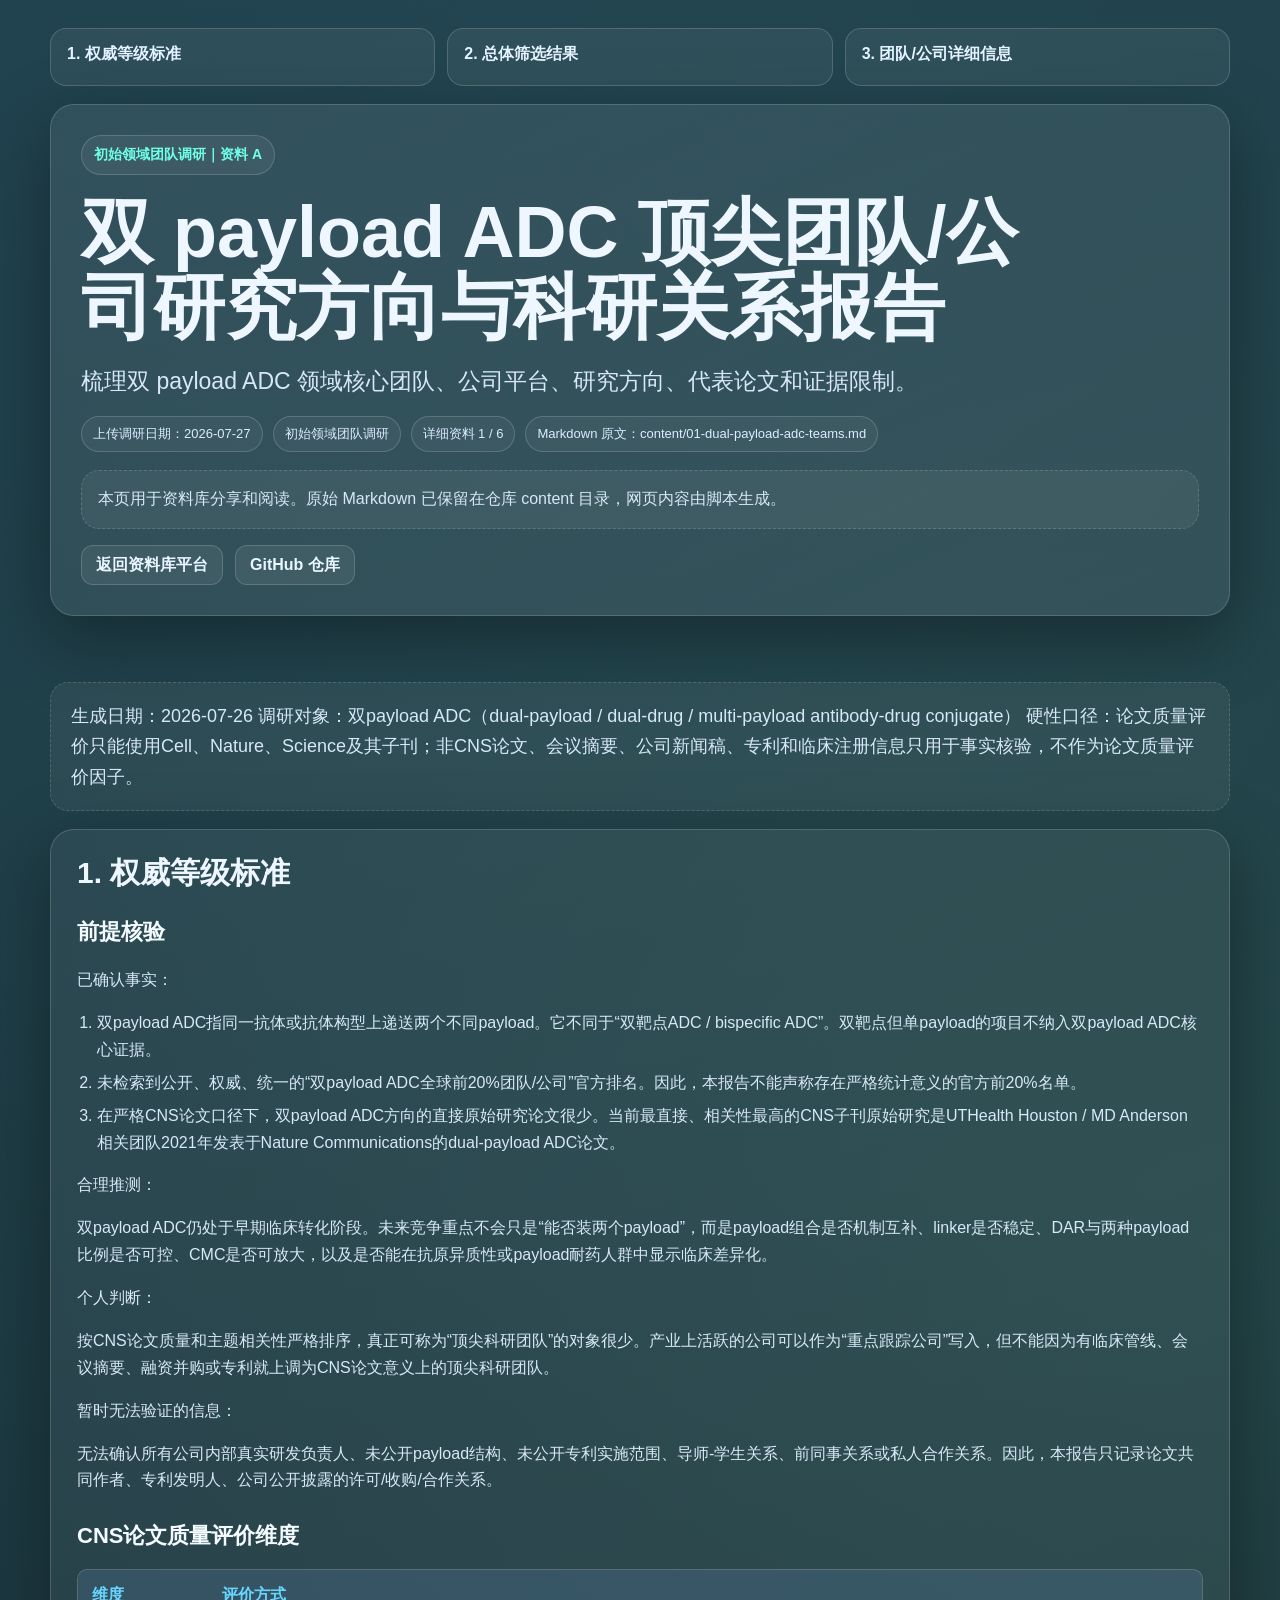
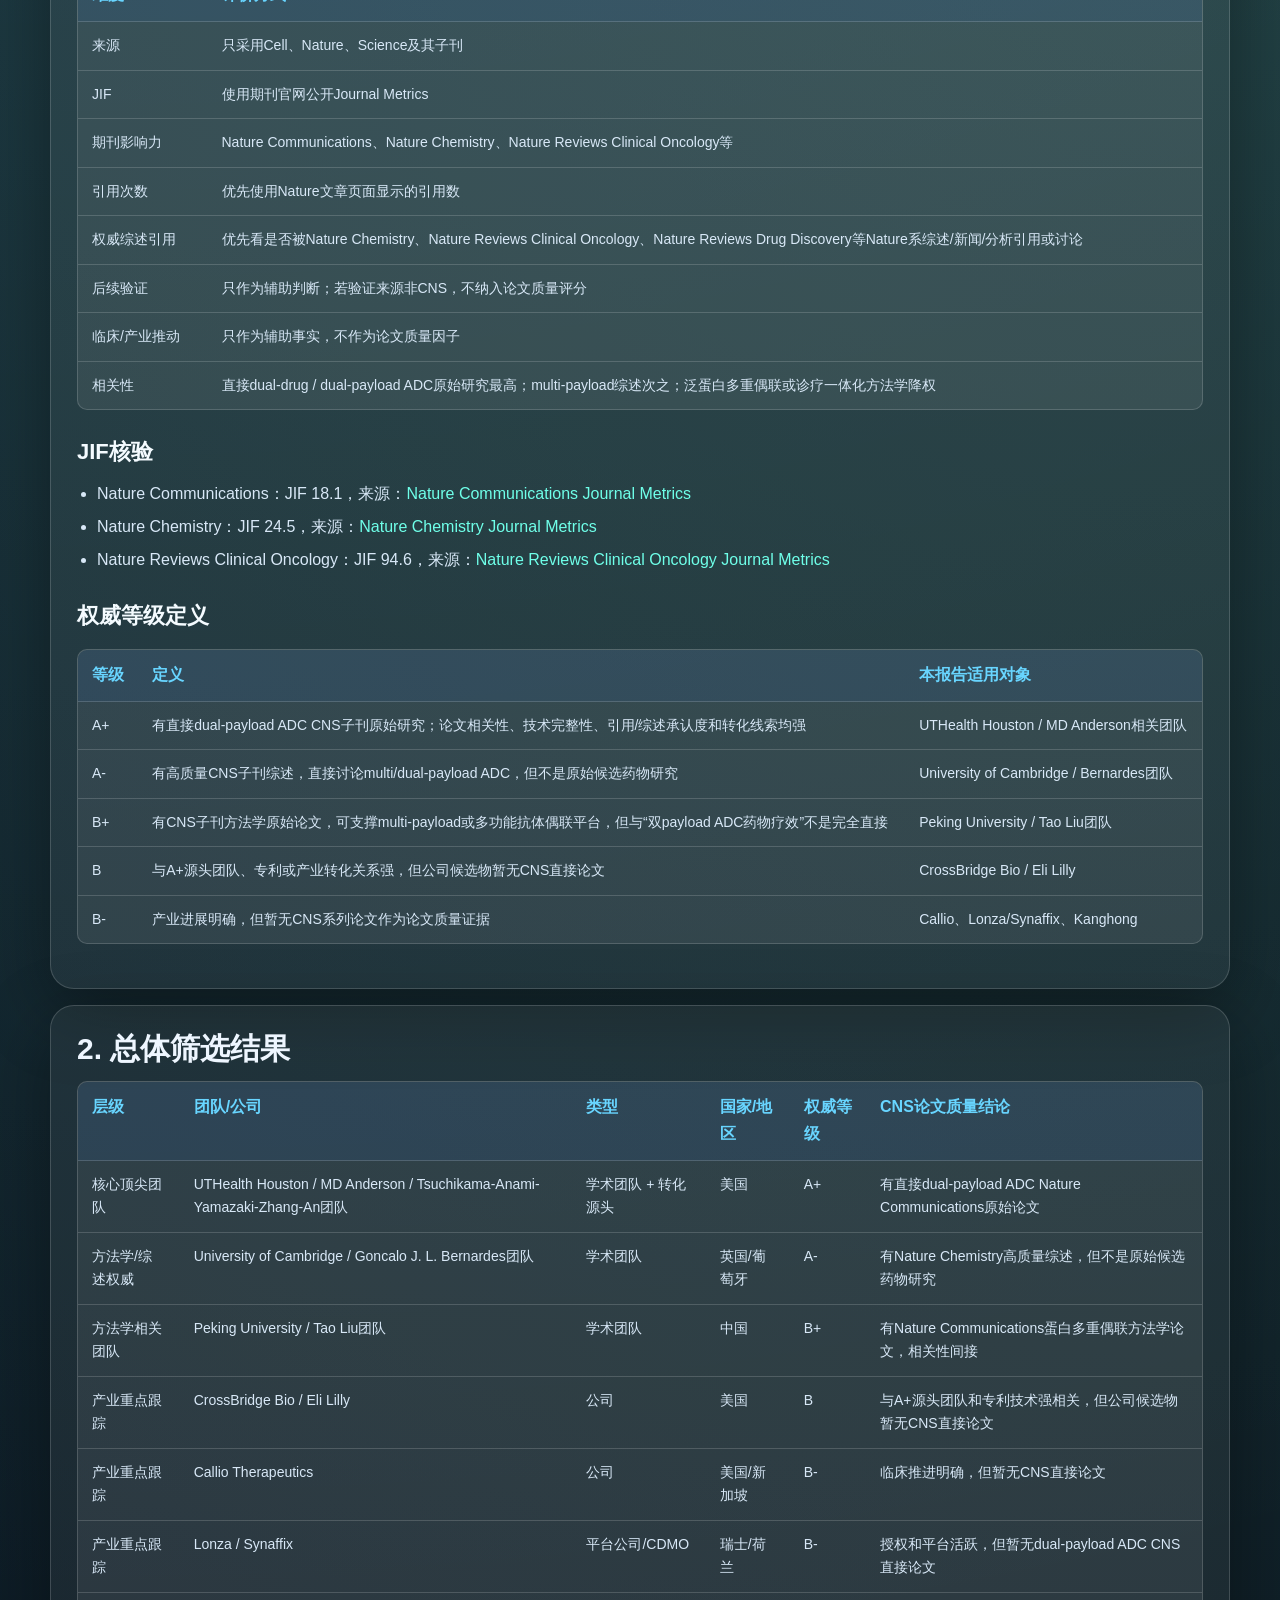
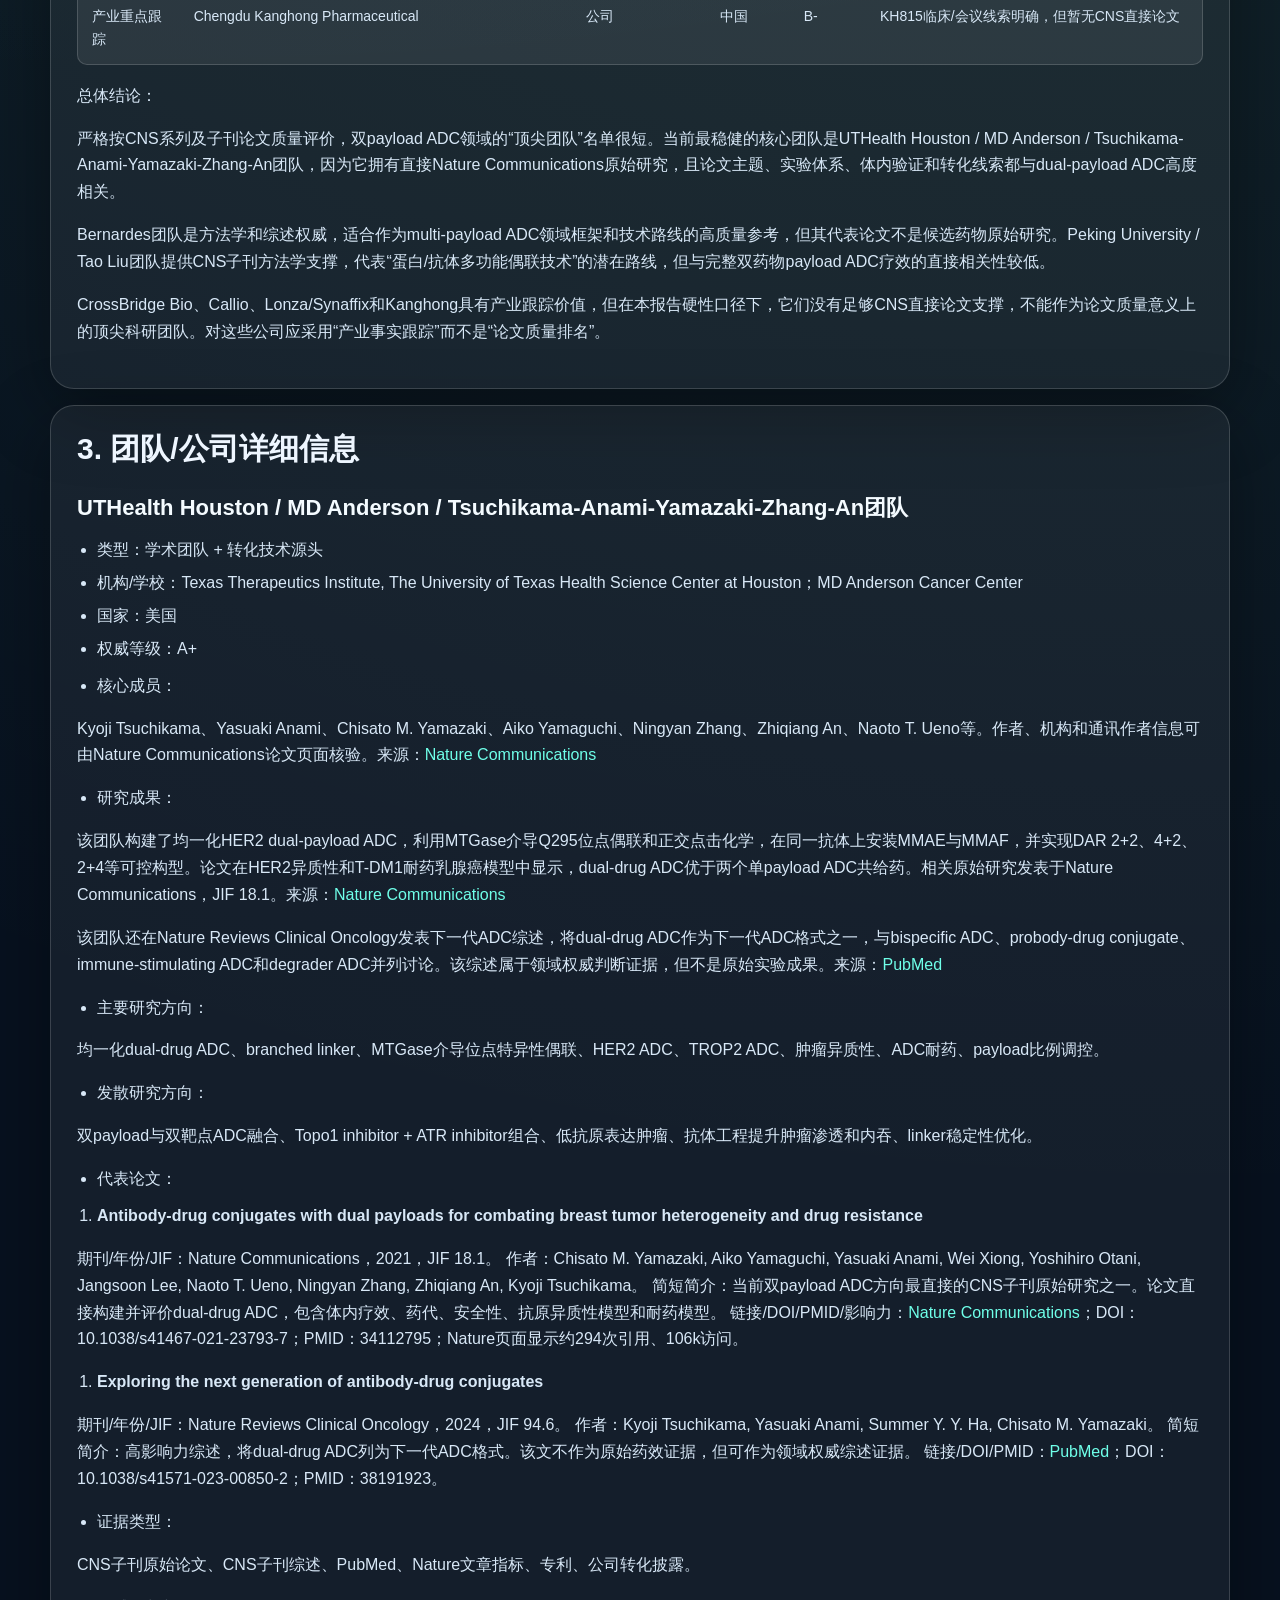
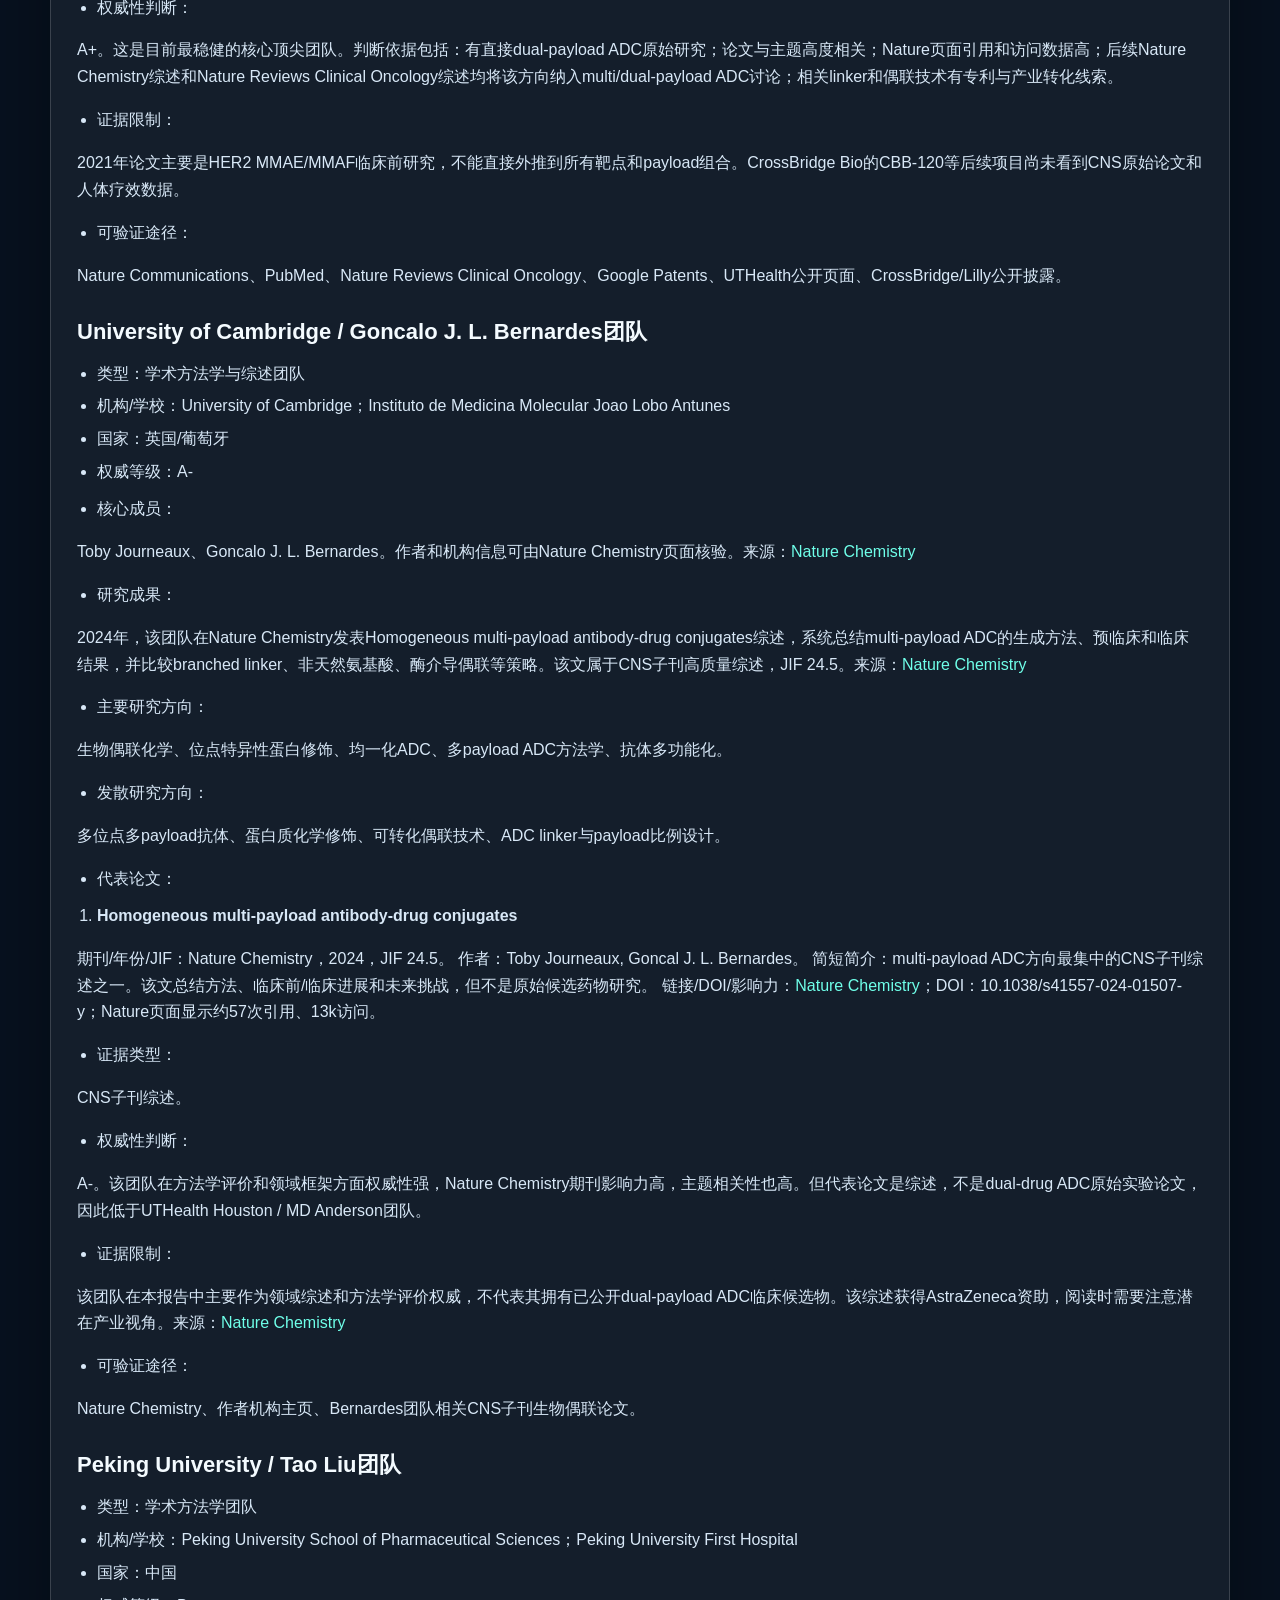
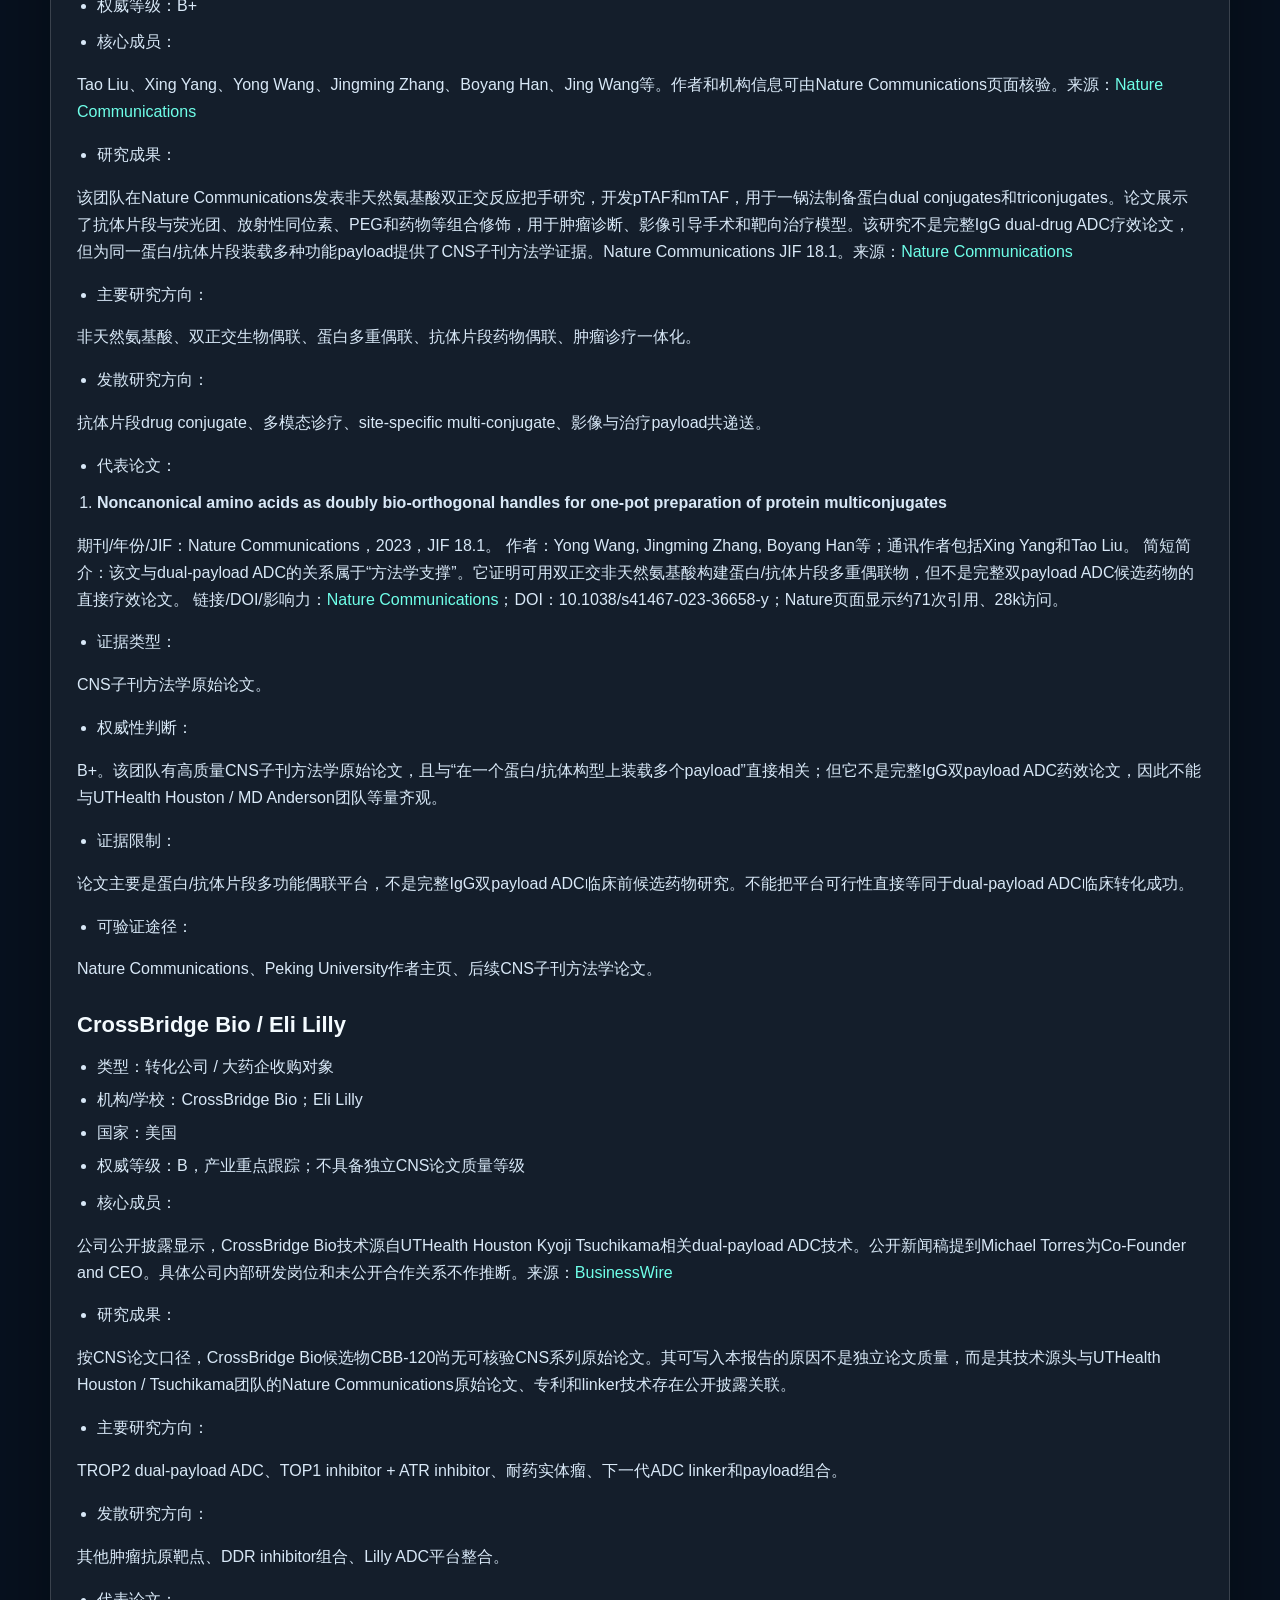
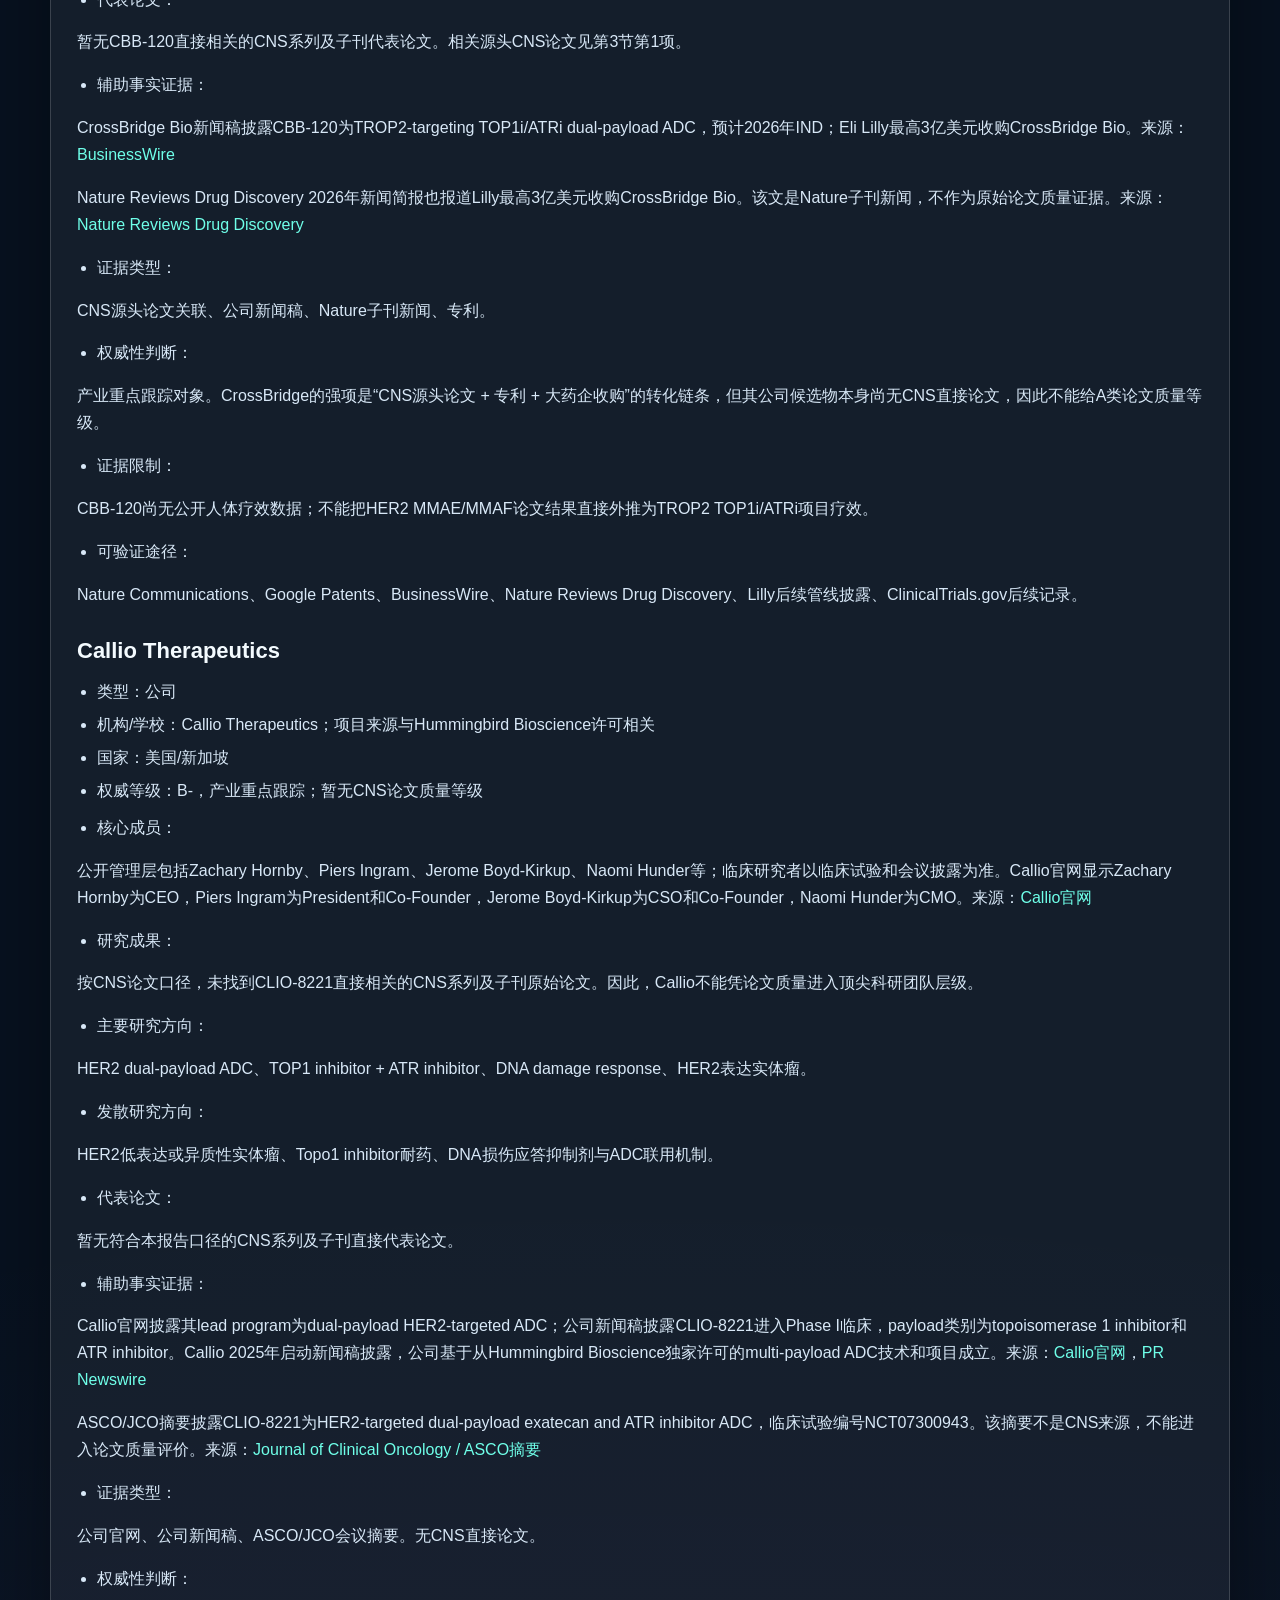
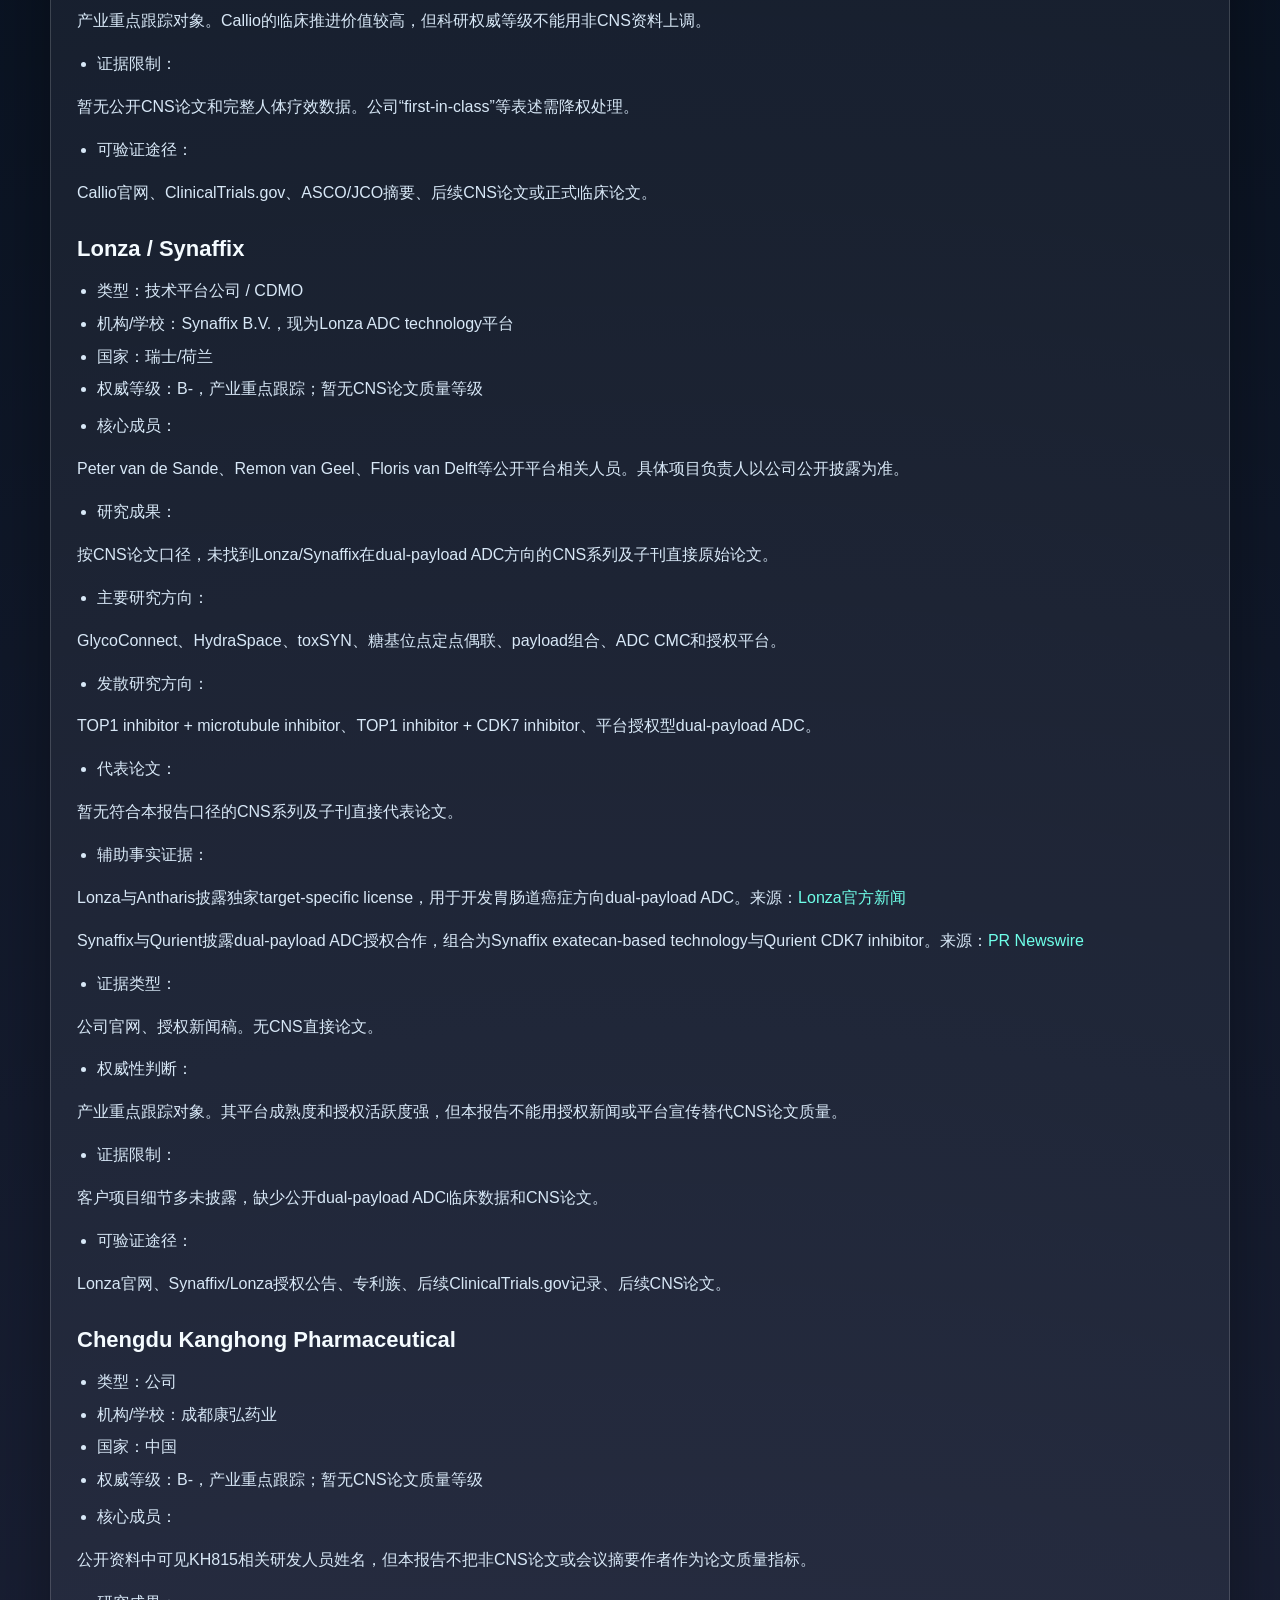
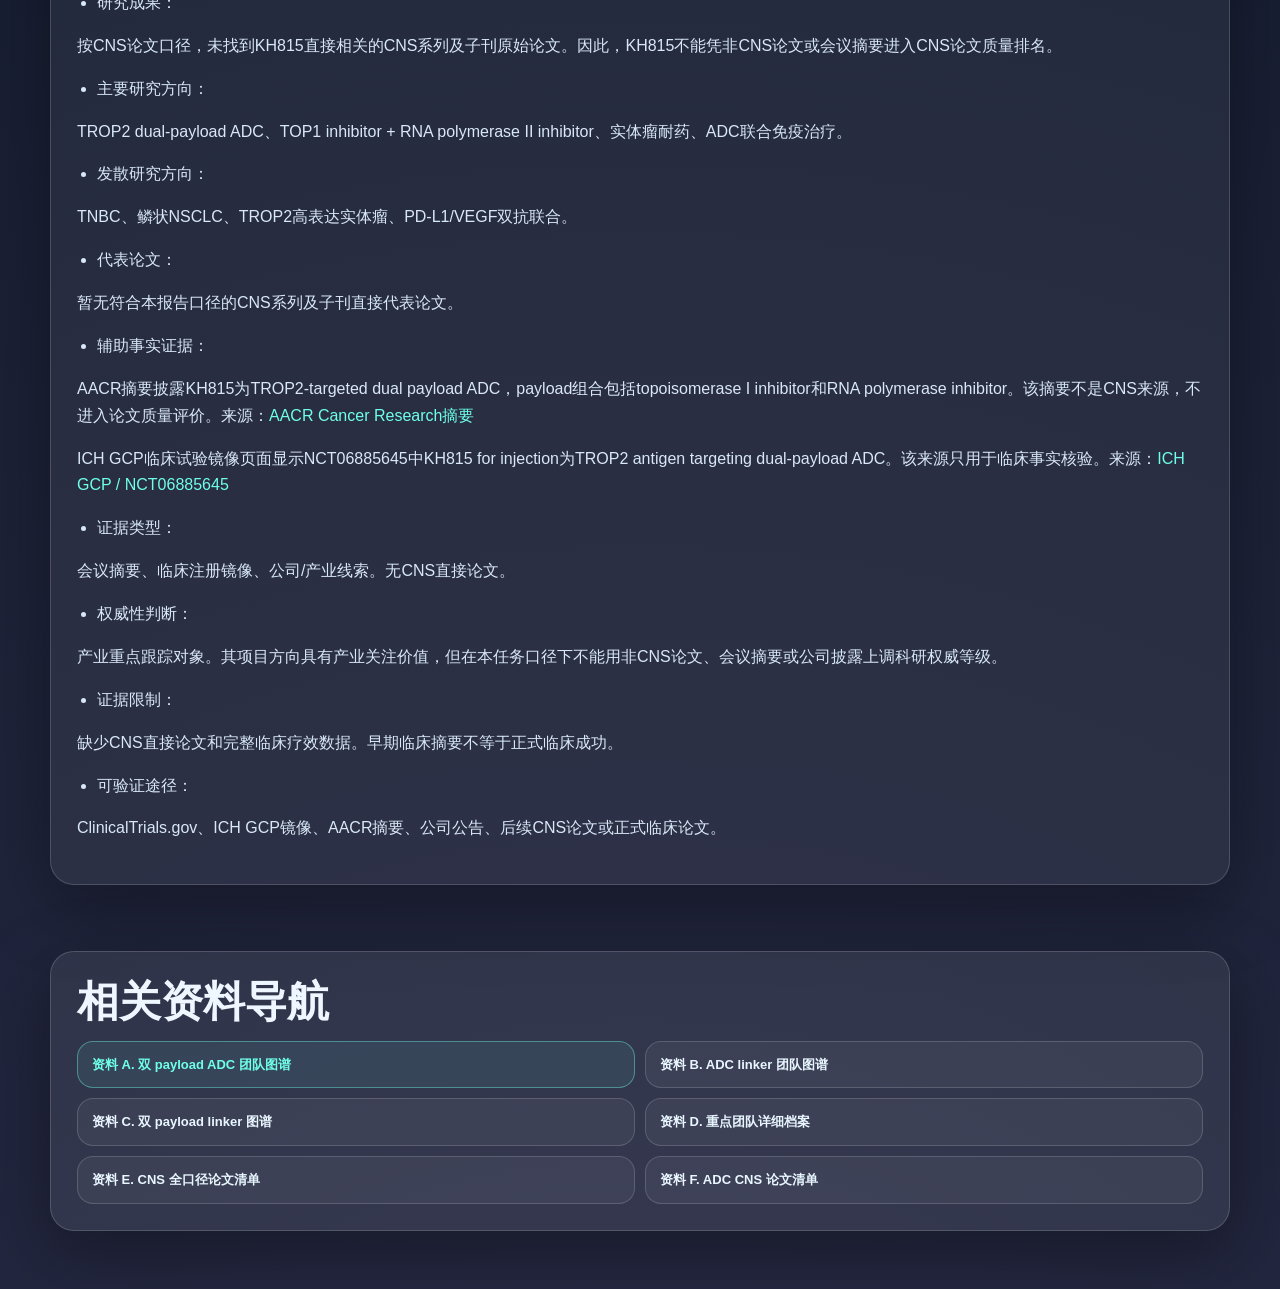
==== commit 5d7b5685: "Revert "Add uploaded report versions" This reverts commit 2ac59277387df329f1688d1f5eea53641b251b00." ====
--- a/detail-01-dual-payload-adc-teams.html
+++ b/detail-01-dual-payload-adc-teams.html
@@ -10,9 +10,9 @@
 <body>
   <main class="page">
     <div class="quick section-nav" aria-label="Markdown 章节目录">
-      <a href="#1-团队-公司总览">1. 团队/公司总览</a>
-<a href="#2-团队-公司详解">2. 团队/公司详解</a>
-<a href="#3-同方向权威性对比">3. 同方向权威性对比</a>
+      <a href="#1-权威等级标准">1. 权威等级标准</a>
+<a href="#2-总体筛选结果">2. 总体筛选结果</a>
+<a href="#3-团队-公司详细信息">3. 团队/公司详细信息</a>
     </div>
     <section class="hero">
       <span class="eyebrow">初始领域团队调研｜资料 A</span>
@@ -21,7 +21,7 @@
       <div class="tag-row">
         <span class="meta-pill">上传调研日期：2026-07-27</span>
         <span class="meta-pill">初始领域团队调研</span>
-        <span class="meta-pill">详细资料 1 / 9</span>
+        <span class="meta-pill">详细资料 1 / 6</span>
         <span class="meta-pill">Markdown 原文：content/01-dual-payload-adc-teams.md</span>
       </div>
       <div class="note" style="margin-top:18px;">本页用于资料库分享和阅读。原始 Markdown 已保留在仓库 content 目录，网页内容由脚本生成。</div>
@@ -31,235 +31,237 @@
       </div>
     </section>
     <section class="markdown-page" id="content">
-      <section class="markdown-section" id="1-团队-公司总览"><h2>1. 团队/公司总览</h2>
-<div class="table-wrap"><table><thead><tr><th>编号</th><th>团队/公司</th><th>类型</th><th>国家</th><th>权威等级</th><th>主要研究方向</th><th>代表证据，不用论文编号</th></tr></thead><tbody><tr><td>T001</td><td>Tsuchikama/Yamazaki团队</td><td>学术团队</td><td>美国</td><td>核心直接团队-A</td><td>肿瘤异质性/耐药导向的双载荷ADC；下一代ADC工程；连接子与偶联化学</td><td><a href="https://pubmed.ncbi.nlm.nih.gov/34112795/" target="_blank" rel="noopener">Antibody-drug conjugates with dual payloads for combating breast tumor heterogeneity and drug resistance</a>；<a href="https://pubmed.ncbi.nlm.nih.gov/27743348/" target="_blank" rel="noopener">Antibody-drug conjugates: recent advances in conjugation and linker chemistries</a>；<a href="https://pubmed.ncbi.nlm.nih.gov/38191923/" target="_blank" rel="noopener">Exploring the next generation of antibody-drug conjugates</a></td></tr>
-<tr><td>T002</td><td>Bernardes团队</td><td>学术团队</td><td>英国</td><td>核心直接团队-A</td><td>均一多载荷抗体；多功能化抗体；化学生物学与位点特异性功能化</td><td><a href="https://pubmed.ncbi.nlm.nih.gov/38760431/" target="_blank" rel="noopener">Homogeneous multi-payload antibody-drug conjugates</a>；<a href="https://pubmed.ncbi.nlm.nih.gov/39423140/" target="_blank" rel="noopener">Site-Specific Quadruple-Functionalised Antibodies</a></td></tr>
-<tr><td>T003</td><td>Liu/Zhou团队</td><td>学术团队</td><td>美国</td><td>核心直接团队-A</td><td>CD276/B7-H3双载荷ADC；细胞毒与免疫激活；TNBC模型</td><td><a href="https://pubmed.ncbi.nlm.nih.gov/39186778/" target="_blank" rel="noopener">A Dual-Payload Antibody-Drug Conjugate Targeting CD276/B7-H3 Elicits Cytotoxicity and Immune Activation in Triple-Negative Breast Cancer</a>；<a href="https://pubmed.ncbi.nlm.nih.gov/42013359/" target="_blank" rel="noopener">Advanced CD276-Targeting Dual-Payload Antibody-Drug Conjugates for Cancer Therapy</a></td></tr>
-<tr><td>T004</td><td>Kanghong双载荷ADC平台团队</td><td>公司团队</td><td>中国</td><td>核心直接团队-A</td><td>Exatecan+Triptolide双载荷平台；质量分析；克服耐药</td><td><a href="https://pubmed.ncbi.nlm.nih.gov/41121984/" target="_blank" rel="noopener">A Novel Dual-Payload ADC Platform Integrating Exatecan and Triptolide to Enhance Antitumor Efficacy and Overcome Resistance</a>；<a href="https://pubmed.ncbi.nlm.nih.gov/42356477/" target="_blank" rel="noopener">Advancements in Dual-Load Antibody-Drug Conjugates and Challenges with Quality Analysis</a></td></tr>
-<tr><td>T005</td><td>Tavotek团队</td><td>公司团队</td><td>暂无法完全核验</td><td>核心直接团队-B</td><td>双载荷双特异性ADC；与单载荷双抗ADC比较</td><td><a href="https://pubmed.ncbi.nlm.nih.gov/40870990/" target="_blank" rel="noopener">A Dual-Payload Bispecific ADC Improved Potency and Efficacy over Single-Payload Bispecific ADCs</a></td></tr>
-<tr><td>T006</td><td>Ajinomoto AJICAP团队</td><td>公司团队</td><td>日本</td><td>核心直接团队-B</td><td>通过组合不同偶联策略制备均一双载荷ADC；AJICAP/site-specific conjugation</td><td><a href="https://pubmed.ncbi.nlm.nih.gov/40666474/" target="_blank" rel="noopener">Homogeneous Dual-Payload Antibody-Drug Conjugates Produced by Combined Distinct Conjugation Strategies</a></td></tr>
-<tr><td>T007</td><td>Sutro团队</td><td>公司团队</td><td>美国</td><td>核心直接团队-B</td><td>均一双载荷ADC方法、潜力和限制；平台化思考</td><td><a href="https://pubmed.ncbi.nlm.nih.gov/40322862/" target="_blank" rel="noopener">Homogeneous antibody-drug conjugates with dual payloads: potential, methods and considerations</a></td></tr>
-<tr><td>T008</td><td>USTC免疫治疗团队</td><td>学术团队</td><td>中国</td><td>核心直接团队-B</td><td>双载荷ADC联合PD-L1&amp;4-1BB双抗；肿瘤免疫微环境重塑；冷肿瘤转热</td><td><a href="https://pubmed.ncbi.nlm.nih.gov/42236121/" target="_blank" rel="noopener">Igniting cold tumors: reprogramming the tumor immune microenvironment with dual-payload ADCs in combination with PD-L1&amp;4-1BB bispecific antibodies</a></td></tr>
-<tr><td>T009</td><td>Chudasama团队</td><td>学术团队</td><td>英国</td><td>关键支撑团队-A</td><td>哒嗪二酮/点击化学；多载荷硫代抗体偶联</td><td><a href="https://pubmed.ncbi.nlm.nih.gov/41726384/" target="_blank" rel="noopener">Enabling the synthesis of multi-payload thio-antibody conjugates through the use of pyridazinediones, p-anisidine derivatives and various click chemistries</a></td></tr>
-<tr><td>T010</td><td>Seagen ADC化学团队</td><td>公司团队</td><td>美国</td><td>关键支撑团队-A</td><td>正交半胱氨酸保护；multi-drug ADC；DAR/药物负载基础</td><td><a href="https://pubmed.ncbi.nlm.nih.gov/27966822/" target="_blank" rel="noopener">Orthogonal Cysteine Protection Enables Homogeneous Multi-Drug Antibody-Drug Conjugates</a>；<a href="https://pubmed.ncbi.nlm.nih.gov/15501986/" target="_blank" rel="noopener">Effects of drug loading on the antitumor activity of a monoclonal antibody drug conjugate</a></td></tr>
-<tr><td>T011</td><td>Daiichi Sankyo T-DXd团队</td><td>公司团队</td><td>日本/美国</td><td>关键支撑团队-A</td><td>DXd/Exatecan类TOP1 payload；HER2 ADC临床转化；旁观者效应；PK/暴露-反应</td><td><a href="https://pubmed.ncbi.nlm.nih.gov/27166974/" target="_blank" rel="noopener">Bystander killing effect of DS-8201a, a novel anti-human epidermal growth factor receptor 2 antibody-drug conjugate, in tumors with human epidermal growth factor receptor 2 heterogeneity</a>；<a href="https://pubmed.ncbi.nlm.nih.gov/26898815/" target="_blank" rel="noopener">Novel antibody drug conjugates containing exatecan derivative-based cytotoxic payloads</a>；<a href="https://pubmed.ncbi.nlm.nih.gov/33999422/" target="_blank" rel="noopener">Exposure-Response Relationships in Patients With HER2-Positive Metastatic Breast Cancer and Other Solid Tumors Treated With Trastuzumab Deruxtecan</a>；<a href="https://pubmed.ncbi.nlm.nih.gov/30827997/" target="_blank" rel="noopener">The Latest Research and Development into the Antibody-Drug Conjugate, fam-Trastuzumab Deruxtecan (DS-8201a), for HER2 Cancer Therapy</a>；<a href="https://pubmed.ncbi.nlm.nih.gov/29037983/" target="_blank" rel="noopener">Safety, pharmacokinetics, and antitumour activity of trastuzumab deruxtecan (DS-8201), a HER2-targeting antibody-drug conjugate, in patients with advanced breast and gastric or gastro-oesophageal tumours: a phase 1 dose-escalation study</a>；<a href="https://pubmed.ncbi.nlm.nih.gov/31047803/" target="_blank" rel="noopener">Trastuzumab deruxtecan (DS-8201a) in patients with advanced HER2-positive breast cancer previously treated with trastuzumab emtansine: a dose-expansion, phase 1 study</a></td></tr>
-<tr><td>T012</td><td>Astellas临床药理团队</td><td>公司团队</td><td>荷兰/日本相关</td><td>关键支撑团队-B</td><td>双载荷ADC临床药理、PK/PD、多组分分析、转化科学问题</td><td><a href="https://pubmed.ncbi.nlm.nih.gov/42089685/" target="_blank" rel="noopener">Clinical Pharmacology and Translational Science Considerations in the Development of Dual-Payload Antibody Drug Conjugates</a></td></tr>
-<tr><td>T013</td><td>MediLink B7-H3临床团队</td><td>公司/临床团队</td><td>中国</td><td>关键支撑团队-B</td><td>B7-H3 ADC临床转化；晚期实体瘤I/II期背景</td><td><a href="https://pubmed.ncbi.nlm.nih.gov/40082695/" target="_blank" rel="noopener">A B7H3-targeting antibody-drug conjugate in advanced solid tumors: a phase 1/1b trial</a></td></tr>
-<tr><td>T014</td><td>Callio/CLIO-8221临床团队</td><td>公司/临床团队</td><td>美国/多中心</td><td>新兴临床团队-B</td><td>HER2靶向Exatecan+ATR inhibitor双payload ADC；1/2期临床设计</td><td><a href="https://ascopubs.org/doi/10.1200/JCO.2026.44.16_suppl.TPS3162" target="_blank" rel="noopener">Phase 1/2 study of CLIO-8221, a HER2-targeted, dual-payload exatecan and ATR inhibitor antibody-drug conjugate (ADC) in patients with advanced HER2-expressing solid tumors</a></td></tr></tbody></table></div>
+      <p>生成日期：2026-07-26 调研对象：双payload ADC（dual-payload / dual-drug / multi-payload antibody-drug conjugate） 硬性口径：论文质量评价只能使用Cell、Nature、Science及其子刊；非CNS论文、会议摘要、公司新闻稿、专利和临床注册信息只用于事实核验，不作为论文质量评价因子。</p>
+<section class="markdown-section" id="1-权威等级标准"><h2>1. 权威等级标准</h2>
+<h3 id="前提核验">前提核验</h3>
+<p>已确认事实：</p>
+<ol><li>双payload ADC指同一抗体或抗体构型上递送两个不同payload。它不同于“双靶点ADC / bispecific ADC”。双靶点但单payload的项目不纳入双payload ADC核心证据。</li>
+<li>未检索到公开、权威、统一的“双payload ADC全球前20%团队/公司”官方排名。因此，本报告不能声称存在严格统计意义的官方前20%名单。</li>
+<li>在严格CNS论文口径下，双payload ADC方向的直接原始研究论文很少。当前最直接、相关性最高的CNS子刊原始研究是UTHealth Houston / MD Anderson相关团队2021年发表于Nature Communications的dual-payload ADC论文。</li></ol>
+<p>合理推测：</p>
+<p>双payload ADC仍处于早期临床转化阶段。未来竞争重点不会只是“能否装两个payload”，而是payload组合是否机制互补、linker是否稳定、DAR与两种payload比例是否可控、CMC是否可放大，以及是否能在抗原异质性或payload耐药人群中显示临床差异化。</p>
+<p>个人判断：</p>
+<p>按CNS论文质量和主题相关性严格排序，真正可称为“顶尖科研团队”的对象很少。产业上活跃的公司可以作为“重点跟踪公司”写入，但不能因为有临床管线、会议摘要、融资并购或专利就上调为CNS论文意义上的顶尖科研团队。</p>
+<p>暂时无法验证的信息：</p>
+<p>无法确认所有公司内部真实研发负责人、未公开payload结构、未公开专利实施范围、导师-学生关系、前同事关系或私人合作关系。因此，本报告只记录论文共同作者、专利发明人、公司公开披露的许可/收购/合作关系。</p>
+<h3 id="cns论文质量评价维度">CNS论文质量评价维度</h3>
+<div class="table-wrap"><table><thead><tr><th>维度</th><th>评价方式</th></tr></thead><tbody><tr><td>来源</td><td>只采用Cell、Nature、Science及其子刊</td></tr>
+<tr><td>JIF</td><td>使用期刊官网公开Journal Metrics</td></tr>
+<tr><td>期刊影响力</td><td>Nature Communications、Nature Chemistry、Nature Reviews Clinical Oncology等</td></tr>
+<tr><td>引用次数</td><td>优先使用Nature文章页面显示的引用数</td></tr>
+<tr><td>权威综述引用</td><td>优先看是否被Nature Chemistry、Nature Reviews Clinical Oncology、Nature Reviews Drug Discovery等Nature系综述/新闻/分析引用或讨论</td></tr>
+<tr><td>后续验证</td><td>只作为辅助判断；若验证来源非CNS，不纳入论文质量评分</td></tr>
+<tr><td>临床/产业推动</td><td>只作为辅助事实，不作为论文质量因子</td></tr>
+<tr><td>相关性</td><td>直接dual-drug / dual-payload ADC原始研究最高；multi-payload综述次之；泛蛋白多重偶联或诊疗一体化方法学降权</td></tr></tbody></table></div>
+<h3 id="jif核验">JIF核验</h3>
+<ul><li>Nature Communications：JIF 18.1，来源：<a href="https://www.nature.com/ncomms/journal-impact" target="_blank" rel="noopener">Nature Communications Journal Metrics</a></li>
+<li>Nature Chemistry：JIF 24.5，来源：<a href="https://www.nature.com/nchem/journal-impact" target="_blank" rel="noopener">Nature Chemistry Journal Metrics</a></li>
+<li>Nature Reviews Clinical Oncology：JIF 94.6，来源：<a href="https://www.nature.com/nrclinonc/journal-impact" target="_blank" rel="noopener">Nature Reviews Clinical Oncology Journal Metrics</a></li></ul>
+<h3 id="权威等级定义">权威等级定义</h3>
+<div class="table-wrap"><table><thead><tr><th>等级</th><th>定义</th><th>本报告适用对象</th></tr></thead><tbody><tr><td>A+</td><td>有直接dual-payload ADC CNS子刊原始研究；论文相关性、技术完整性、引用/综述承认度和转化线索均强</td><td>UTHealth Houston / MD Anderson相关团队</td></tr>
+<tr><td>A-</td><td>有高质量CNS子刊综述，直接讨论multi/dual-payload ADC，但不是原始候选药物研究</td><td>University of Cambridge / Bernardes团队</td></tr>
+<tr><td>B+</td><td>有CNS子刊方法学原始论文，可支撑multi-payload或多功能抗体偶联平台，但与“双payload ADC药物疗效”不是完全直接</td><td>Peking University / Tao Liu团队</td></tr>
+<tr><td>B</td><td>与A+源头团队、专利或产业转化关系强，但公司候选物暂无CNS直接论文</td><td>CrossBridge Bio / Eli Lilly</td></tr>
+<tr><td>B-</td><td>产业进展明确，但暂无CNS系列论文作为论文质量证据</td><td>Callio、Lonza/Synaffix、Kanghong</td></tr></tbody></table></div>
 </section>
-<section class="markdown-section" id="2-团队-公司详解"><h2>2. 团队/公司详解</h2>
-<h3 id="t001-tsuchikama-yamazaki团队">T001 Tsuchikama/Yamazaki团队</h3>
-<ul><li><strong>类型</strong>：学术团队</li>
-<li><strong>机构/公司</strong>：UTHealth Houston / Texas Therapeutics Institute</li>
-<li><strong>国家</strong>：美国</li>
-<li><strong>权威等级</strong>：核心直接团队-A</li>
-<li><strong>核心成员</strong>：Kyoji Tsuchikama; Chisato M. Yamazaki; Yasuaki Anami; Zhiqiang An</li>
-<li><strong>主要研究方向</strong>：肿瘤异质性/耐药导向的双载荷ADC；下一代ADC工程；连接子与偶联化学</li>
-<li><strong>发散研究方向</strong>：双载荷策略价值;肿瘤异质性;耐药机制;HER2路线;连接子化学;下一代ADC框架</li>
-<li><strong>代表论文</strong>：</li>
-<li><a href="https://pubmed.ncbi.nlm.nih.gov/34112795/" target="_blank" rel="noopener">Antibody-drug conjugates with dual payloads for combating breast tumor heterogeneity and drug resistance</a>；Nat Commun，2021。简介：证明双载荷 ADC 策略可用于处理 HER2 异质性肿瘤和耐药问题。质量判断：来源质量高，主题与双 payload ADC 直接相关，适合作为核心证据。</li>
-<li><a href="https://pubmed.ncbi.nlm.nih.gov/27743348/" target="_blank" rel="noopener">Antibody-drug conjugates: recent advances in conjugation and linker chemistries</a>；Protein Cell，2018。简介：为双载荷构建提供基础连接子和偶联化学综述。质量判断：来源质量可用，需结合后续引用、外部验证和临床转化情况判断权重。</li>
-<li><a href="https://pubmed.ncbi.nlm.nih.gov/38191923/" target="_blank" rel="noopener">Exploring the next generation of antibody-drug conjugates</a>；Nat Rev Clin Oncol，2024。简介：提供包括工程化方向在内的下一代 ADC 总体框架。质量判断：来源质量高，但不是双 payload ADC 原始论文，适合作为背景或临床转化支撑。</li>
-<li><strong>证据类型</strong>：直接双payload论文+高质量综述</li>
-<li><strong>权威性判断</strong>：在双载荷ADC生物学应用逻辑上最权威之一；《Antibody-drug conjugates with dual payloads for combating breast tumor heterogeneity and drug resistance》是直接强证据，《Antibody-drug conjugates: recent advances in conjugation and linker chemistries》/《Exploring the next generation of antibody-drug conjugates》支撑ADC工程背景。</li>
-<li><strong>证据限制</strong>：其核心强项是HER2异质性/耐药和ADC工程，不等同于所有payload组合规则已被该团队解决。</li></ul>
-<h3 id="t002-bernardes团队">T002 Bernardes团队</h3>
-<ul><li><strong>类型</strong>：学术团队</li>
-<li><strong>机构/公司</strong>：University of Cambridge</li>
-<li><strong>国家</strong>：英国</li>
-<li><strong>权威等级</strong>：核心直接团队-A</li>
-<li><strong>核心成员</strong>：Goncalo J. L. Bernardes; Toby Journeaux</li>
-<li><strong>主要研究方向</strong>：均一多载荷抗体；多功能化抗体；化学生物学与位点特异性功能化</li>
-<li><strong>发散研究方向</strong>：均一多载荷ADC;多载荷平台边界;产品均一性;四功能化抗体平台;载荷比例优化</li>
-<li><strong>代表论文</strong>：</li>
-<li><a href="https://pubmed.ncbi.nlm.nih.gov/38760431/" target="_blank" rel="noopener">Homogeneous multi-payload antibody-drug conjugates</a>；Nat Chem，2024。简介：界定均一多载荷 ADC 的设计空间和技术考虑。质量判断：来源质量高，主题与双 payload ADC 直接相关，适合作为核心证据。</li>
-<li><a href="https://pubmed.ncbi.nlm.nih.gov/39423140/" target="_blank" rel="noopener">Site-Specific Quadruple-Functionalised Antibodies</a>；Angew Chem Int Ed Engl，2025。简介：支撑多功能抗体工程，对多载荷 ADC 有方法学意义。质量判断：同行评议专业期刊，但不是双 payload ADC 原始论文，应作为背景或方法支撑。</li>
-<li><strong>证据类型</strong>：高影响期刊+同团队连续主题论文</li>
-<li><strong>权威性判断</strong>：在均一multi-payload抗体和多功能化抗体设计方面最权威之一；《Homogeneous multi-payload antibody-drug conjugates》为Nat Chem综述/观点型核心文献。</li>
-<li><strong>证据限制</strong>：更偏平台与化学工程框架，直接肿瘤疗效证据少。</li></ul>
-<h3 id="t003-liu-zhou团队">T003 Liu/Zhou团队</h3>
-<ul><li><strong>类型</strong>：学术团队</li>
-<li><strong>机构/公司</strong>：The Ohio State University</li>
-<li><strong>国家</strong>：美国</li>
-<li><strong>权威等级</strong>：核心直接团队-A</li>
-<li><strong>核心成员</strong>：Xiaoguang Liu; Zhuoxin Zora Zhou</li>
-<li><strong>主要研究方向</strong>：CD276/B7-H3双载荷ADC；细胞毒与免疫激活；TNBC模型</li>
-<li><strong>发散研究方向</strong>：CD276/B7-H3路线;免疫激活;靶点选择;双载荷策略价值;冷肿瘤相关免疫方向</li>
-<li><strong>代表论文</strong>：</li>
-<li><a href="https://pubmed.ncbi.nlm.nih.gov/39186778/" target="_blank" rel="noopener">A Dual-Payload Antibody-Drug Conjugate Targeting CD276/B7-H3 Elicits Cytotoxicity and Immune Activation in Triple-Negative Breast Cancer</a>；Cancer Res，2024。简介：显示 CD276/B7-H3 双载荷 ADC 可在 TNBC 模型中结合细胞毒作用和免疫激活。质量判断：同行评议专业期刊，主题直接，适合作为该方向的重要证据。</li>
-<li><a href="https://pubmed.ncbi.nlm.nih.gov/42013359/" target="_blank" rel="noopener">Advanced CD276-Targeting Dual-Payload Antibody-Drug Conjugates for Cancer Therapy</a>；Cancer Res Commun，2026。简介：延展 CD276 靶向双载荷 ADC 的癌症治疗设计。质量判断：同行评议专业期刊，主题直接，适合作为该方向的重要证据。</li>
-<li><strong>证据类型</strong>：连续直接双payload论文</li>
-<li><strong>权威性判断</strong>：在CD276/B7-H3双载荷ADC直接实验方向上最权威之一，有连续论文支撑。</li>
-<li><strong>证据限制</strong>：证据集中于CD276/B7-H3和肿瘤模型，临床转化仍需更多数据。</li></ul>
-<h3 id="t004-kanghong双载荷adc平台团队">T004 Kanghong双载荷ADC平台团队</h3>
-<ul><li><strong>类型</strong>：公司团队</li>
-<li><strong>机构/公司</strong>：Chengdu Kanghong Pharmaceutical Group</li>
-<li><strong>国家</strong>：中国</li>
-<li><strong>权威等级</strong>：核心直接团队-A</li>
-<li><strong>核心成员</strong>：Pengfei Ren; Xiao Ke; Yonghao Zhao</li>
-<li><strong>主要研究方向</strong>：Exatecan+Triptolide双载荷平台；质量分析；克服耐药</li>
-<li><strong>发散研究方向</strong>：Exatecan+Triptolide组合;TOP1载荷路线;作用机制互补;毒性叠加风险;质量分析与CMC</li>
-<li><strong>代表论文</strong>：</li>
-<li><a href="https://pubmed.ncbi.nlm.nih.gov/41121984/" target="_blank" rel="noopener">A Novel Dual-Payload ADC Platform Integrating Exatecan and Triptolide to Enhance Antitumor Efficacy and Overcome Resistance</a>；Mol Cancer Ther，2026。简介：提出 Exatecan/Triptolide 双载荷平台，目标是增强疗效并应对耐药。质量判断：同行评议专业期刊，主题直接，适合作为该方向的重要证据。</li>
-<li><a href="https://pubmed.ncbi.nlm.nih.gov/42356477/" target="_blank" rel="noopener">Advancements in Dual-Load Antibody-Drug Conjugates and Challenges with Quality Analysis</a>；Pharmaceuticals (Basel)，2026。简介：总结双载荷 ADC 进展和质量分析瓶颈。质量判断：来源质量可用，需结合后续引用、外部验证和临床转化情况判断权重。</li>
-<li><strong>证据类型</strong>：直接双payload平台论文+质量分析综述</li>
-<li><strong>权威性判断</strong>：在Exatecan+Triptolide双载荷组合方向上最直接；《A Novel Dual-Payload ADC Platform Integrating Exatecan and Triptolide to Enhance Antitumor Efficacy and Overcome Resistance》是该组合核心证据。</li>
-<li><strong>证据限制</strong>：目前公开直接证据主要集中在单一组合平台，需更多独立验证。</li></ul>
-<h3 id="t005-tavotek团队">T005 Tavotek团队</h3>
-<ul><li><strong>类型</strong>：公司团队</li>
-<li><strong>机构/公司</strong>：Tavotek Biotherapeutics</li>
-<li><strong>国家</strong>：暂无法完全核验</li>
-<li><strong>权威等级</strong>：核心直接团队-B</li>
-<li><strong>核心成员</strong>：Nicole A. Wilski等</li>
-<li><strong>主要研究方向</strong>：双载荷双特异性ADC；与单载荷双抗ADC比较</li>
-<li><strong>发散研究方向</strong>：双载荷双特异性ADC;双载荷优于单载荷;作用机制互补;头对头临床获益待验证</li>
-<li><strong>代表论文</strong>：</li>
-<li><a href="https://pubmed.ncbi.nlm.nih.gov/40870990/" target="_blank" rel="noopener">A Dual-Payload Bispecific ADC Improved Potency and Efficacy over Single-Payload Bispecific ADCs</a>；Pharmaceutics，2025。简介：比较双载荷双特异性 ADC 与单载荷双特异性 ADC 的效果。质量判断：来源质量可用，需结合后续引用、外部验证和临床转化情况判断权重。</li>
-<li><strong>证据类型</strong>：直接双payload bispecific ADC论文</li>
-<li><strong>权威性判断</strong>：在dual-payload bispecific ADC前临床比较方向有直接证据。</li>
-<li><strong>证据限制</strong>：目前主要是单篇前临床/药剂学论文，临床获益未证明。</li></ul>
-<h3 id="t006-ajinomoto-ajicap团队">T006 Ajinomoto AJICAP团队</h3>
-<ul><li><strong>类型</strong>：公司团队</li>
-<li><strong>机构/公司</strong>：Ajinomoto Co.</li>
-<li><strong>国家</strong>：日本</li>
-<li><strong>权威等级</strong>：核心直接团队-B</li>
-<li><strong>核心成员</strong>：Tomohiro Watanabe; Yutaka Matsuda</li>
-<li><strong>主要研究方向</strong>：通过组合不同偶联策略制备均一双载荷ADC；AJICAP/site-specific conjugation</li>
-<li><strong>发散研究方向</strong>：双载荷均一制备;位点特异性偶联;产品均一性;载荷比例优化</li>
-<li><strong>代表论文</strong>：</li>
-<li><a href="https://pubmed.ncbi.nlm.nih.gov/40666474/" target="_blank" rel="noopener">Homogeneous Dual-Payload Antibody-Drug Conjugates Produced by Combined Distinct Conjugation Strategies</a>；ACS Med Chem Lett，2025。简介：证明可通过组合偶联策略制备均一双载荷 ADC。质量判断：同行评议专业期刊，主题直接，适合作为该方向的重要证据。</li>
-<li><strong>证据类型</strong>：直接双payload均一偶联论文</li>
-<li><strong>权威性判断</strong>：在均一双payload制备和产业化偶联方法方向较权威。</li>
-<li><strong>证据限制</strong>：公开证据主要是一篇方法论文，生物学和临床证据较少。</li></ul>
-<h3 id="t007-sutro团队">T007 Sutro团队</h3>
-<ul><li><strong>类型</strong>：公司团队</li>
-<li><strong>机构/公司</strong>：Sutro Biopharma</li>
-<li><strong>国家</strong>：美国</li>
-<li><strong>权威等级</strong>：核心直接团队-B</li>
-<li><strong>核心成员</strong>：Miao Wen; Hans-Peter Gerber; Gang Yin等</li>
-<li><strong>主要研究方向</strong>：均一双载荷ADC方法、潜力和限制；平台化思考</li>
-<li><strong>发散研究方向</strong>：均一双载荷ADC;双载荷均一制备;释放速率匹配;最优组合规则待验证</li>
-<li><strong>代表论文</strong>：</li>
-<li><a href="https://pubmed.ncbi.nlm.nih.gov/40322862/" target="_blank" rel="noopener">Homogeneous antibody-drug conjugates with dual payloads: potential, methods and considerations</a>；MAbs，2025。简介：总结均一双载荷 ADC 的潜力、方法和限制。质量判断：同行评议专业期刊，主题直接，适合作为该方向的重要证据。</li>
-<li><strong>证据类型</strong>：MAbs综述/方法考虑</li>
-<li><strong>权威性判断</strong>：在均一双payload方法综述与平台判断上重要。</li>
-<li><strong>证据限制</strong>：主要为方法综述，直接实验和临床数据需要外部论文支撑。</li></ul>
-<h3 id="t008-ustc免疫治疗团队">T008 USTC免疫治疗团队</h3>
-<ul><li><strong>类型</strong>：学术团队</li>
-<li><strong>机构/公司</strong>：中国科学技术大学/中科大附一院</li>
-<li><strong>国家</strong>：中国</li>
-<li><strong>权威等级</strong>：核心直接团队-B</li>
-<li><strong>核心成员</strong>：Jing Pan; Zhengzhi Zhu; Tengchuan Jin; Yueyin Pan; Shoubing Zhou</li>
-<li><strong>主要研究方向</strong>：双载荷ADC联合PD-L1&amp;4-1BB双抗；肿瘤免疫微环境重塑；冷肿瘤转热</li>
-<li><strong>发散研究方向</strong>：免疫激活;冷肿瘤转热;免疫微环境;联合治疗</li>
-<li><strong>代表论文</strong>：</li>
-<li><a href="https://pubmed.ncbi.nlm.nih.gov/42236121/" target="_blank" rel="noopener">Igniting cold tumors: reprogramming the tumor immune microenvironment with dual-payload ADCs in combination with PD-L1&amp;4-1BB bispecific antibodies</a>；J Immunother Cancer，2026。简介：将双载荷 ADC 策略与肿瘤免疫微环境重塑联系起来。质量判断：同行评议专业期刊，主题直接，适合作为该方向的重要证据。</li>
-<li><strong>证据类型</strong>：直接双payload免疫微环境论文</li>
-<li><strong>权威性判断</strong>：在双载荷ADC免疫微环境方向有直接前沿证据。</li>
-<li><strong>证据限制</strong>：目前公开支撑集中在单篇论文，需更多独立验证。</li></ul>
-<h3 id="t009-chudasama团队">T009 Chudasama团队</h3>
-<ul><li><strong>类型</strong>：学术团队</li>
-<li><strong>机构/公司</strong>：University College London / MSD UK相关合作</li>
-<li><strong>国家</strong>：英国</li>
-<li><strong>权威等级</strong>：关键支撑团队-A</li>
-<li><strong>核心成员</strong>：Vijay Chudasama; James R. Baker; Cliona McMahon等</li>
-<li><strong>主要研究方向</strong>：哒嗪二酮/点击化学；多载荷硫代抗体偶联</li>
-<li><strong>发散研究方向</strong>：多载荷硫代抗体;位点特异性偶联;连接子与偶联化学;多payload制备</li>
-<li><strong>代表论文</strong>：</li>
-<li><a href="https://pubmed.ncbi.nlm.nih.gov/41726384/" target="_blank" rel="noopener">Enabling the synthesis of multi-payload thio-antibody conjugates through the use of pyridazinediones, p-anisidine derivatives and various click chemistries</a>；RSC Chem Biol，2026。简介：提供多载荷硫代抗体偶联物的化学合成路径。质量判断：同行评议专业期刊，主题直接，适合作为该方向的重要证据。</li>
-<li><strong>证据类型</strong>：直接multi-payload thio-antibody论文</li>
-<li><strong>权威性判断</strong>：在多payload抗体偶联化学方向非常重要。</li>
-<li><strong>证据限制</strong>：更偏化学方法，未必直接给出dual-payload ADC肿瘤疗效。</li></ul>
-<h3 id="t010-seagen-adc化学团队">T010 Seagen ADC化学团队</h3>
-<ul><li><strong>类型</strong>：公司团队</li>
-<li><strong>机构/公司</strong>：Seattle Genetics / Seagen</li>
-<li><strong>国家</strong>：美国</li>
-<li><strong>权威等级</strong>：关键支撑团队-A</li>
-<li><strong>核心成员</strong>：Matthew R. Levengood; Peter D. Senter</li>
-<li><strong>主要研究方向</strong>：正交半胱氨酸保护；multi-drug ADC；DAR/药物负载基础</li>
-<li><strong>发散研究方向</strong>：正交半胱氨酸保护;DAR控制;药物负载;均一multi-drug ADC</li>
-<li><strong>代表论文</strong>：</li>
-<li><a href="https://pubmed.ncbi.nlm.nih.gov/27966822/" target="_blank" rel="noopener">Orthogonal Cysteine Protection Enables Homogeneous Multi-Drug Antibody-Drug Conjugates</a>；Angew Chem Int Ed Engl，2017。简介：提供通过正交半胱氨酸保护制备均一多药物 ADC 的早期关键方法。质量判断：同行评议专业期刊，主题直接，适合作为该方向的重要证据。</li>
-<li><a href="https://pubmed.ncbi.nlm.nih.gov/15501986/" target="_blank" rel="noopener">Effects of drug loading on the antitumor activity of a monoclonal antibody drug conjugate</a>；Clin Cancer Res，2004。简介：经典证明药物负载会影响 ADC 活性和耐受性。质量判断：同行评议专业期刊，但不是双 payload ADC 原始论文，应作为背景或方法支撑。</li>
-<li><strong>证据类型</strong>：Angew方法论文+Clin Cancer Res经典DAR论文</li>
-<li><strong>权威性判断</strong>：在ADC化学、DAR和multi-drug ADC早期方法学方面非常权威。</li>
-<li><strong>证据限制</strong>：《Effects of drug loading on the antitumor activity of a monoclonal antibody drug conjugate》不是dual-payload论文，主要作为DAR和药物负载机制支撑。</li></ul>
-<h3 id="t011-daiichi-sankyo-t-dxd团队">T011 Daiichi Sankyo T-DXd团队</h3>
-<ul><li><strong>类型</strong>：公司团队</li>
-<li><strong>机构/公司</strong>：Daiichi Sankyo</li>
-<li><strong>国家</strong>：日本/美国</li>
-<li><strong>权威等级</strong>：关键支撑团队-A</li>
-<li><strong>核心成员</strong>：Yusuke Ogitani; Takashi Nakada; Ophelia Yin等</li>
-<li><strong>主要研究方向</strong>：DXd/Exatecan类TOP1 payload；HER2 ADC临床转化；旁观者效应；PK/暴露-反应</li>
-<li><strong>发散研究方向</strong>：TOP1载荷路线;旁观者杀伤;HER2路线;PK/PD与临床药理;暴露-反应关系</li>
-<li><strong>代表论文</strong>：</li>
-<li><a href="https://pubmed.ncbi.nlm.nih.gov/27166974/" target="_blank" rel="noopener">Bystander killing effect of DS-8201a, a novel anti-human epidermal growth factor receptor 2 antibody-drug conjugate, in tumors with human epidermal growth factor receptor 2 heterogeneity</a>；Cancer Sci，2016。简介：提供抗原异质性肿瘤中旁观者效应的经典证据。质量判断：来源质量可用，需结合后续引用、外部验证和临床转化情况判断权重。</li>
-<li><a href="https://pubmed.ncbi.nlm.nih.gov/26898815/" target="_blank" rel="noopener">Novel antibody drug conjugates containing exatecan derivative-based cytotoxic payloads</a>；Bioorg Med Chem Lett，2016。简介：为 TOP1 载荷组合提供 Exatecan 载荷设计背景。质量判断：来源质量可用，需结合后续引用、外部验证和临床转化情况判断权重。</li>
-<li><a href="https://pubmed.ncbi.nlm.nih.gov/33999422/" target="_blank" rel="noopener">Exposure-Response Relationships in Patients With HER2-Positive Metastatic Breast Cancer and Other Solid Tumors Treated With Trastuzumab Deruxtecan</a>；Clin Pharmacol Ther，2021。简介：为 ADC 临床药理提供暴露-反应分析框架。质量判断：同行评议专业期刊，但不是双 payload ADC 原始论文，应作为背景或方法支撑。</li>
-<li><a href="https://pubmed.ncbi.nlm.nih.gov/30827997/" target="_blank" rel="noopener">The Latest Research and Development into the Antibody-Drug Conjugate, fam-Trastuzumab Deruxtecan (DS-8201a), for HER2 Cancer Therapy</a>；Chem Pharm Bull (Tokyo)，2019。简介：为 TOP1 载荷、linker 和旁观者效应比较提供 T-DXd 背景。质量判断：来源质量可用，需结合后续引用、外部验证和临床转化情况判断权重。</li>
-<li><a href="https://pubmed.ncbi.nlm.nih.gov/29037983/" target="_blank" rel="noopener">Safety, pharmacokinetics, and antitumour activity of trastuzumab deruxtecan (DS-8201), a HER2-targeting antibody-drug conjugate, in patients with advanced breast and gastric or gastro-oesophageal tumours: a phase 1 dose-escalation study</a>；Lancet Oncol，2017。简介：作为早期 T-DXd 临床转化基准。质量判断：来源质量高，但不是双 payload ADC 原始论文，适合作为背景或临床转化支撑。</li>
-<li><a href="https://pubmed.ncbi.nlm.nih.gov/31047803/" target="_blank" rel="noopener">Trastuzumab deruxtecan (DS-8201a) in patients with advanced HER2-positive breast cancer previously treated with trastuzumab emtansine: a dose-expansion, phase 1 study</a>；Lancet Oncol，2019。简介：作为 T-DM1 后 T-DXd 临床扩展基准。质量判断：来源质量高，但不是双 payload ADC 原始论文，适合作为背景或临床转化支撑。</li>
-<li><strong>证据类型</strong>：机制论文+Lancet Oncol临床论文+临床药理论文</li>
-<li><strong>权威性判断</strong>：不是dual-payload专属团队，但在TOP1 payload、HER2 ADC和临床转化上是最权威背景之一。</li>
-<li><strong>证据限制</strong>：不能把T-DXd临床成功直接等同于dual-payload ADC成功。</li></ul>
-<h3 id="t012-astellas临床药理团队">T012 Astellas临床药理团队</h3>
-<ul><li><strong>类型</strong>：公司团队</li>
-<li><strong>机构/公司</strong>：Astellas Pharma</li>
-<li><strong>国家</strong>：荷兰/日本相关</li>
-<li><strong>权威等级</strong>：关键支撑团队-B</li>
-<li><strong>核心成员</strong>：Paulien Ravenstijn等</li>
-<li><strong>主要研究方向</strong>：双载荷ADC临床药理、PK/PD、多组分分析、转化科学问题</li>
-<li><strong>发散研究方向</strong>：PK/PD与临床药理;起始剂量与RP2D;安全窗;载荷比例优化;双载荷优于联用待验证</li>
-<li><strong>代表论文</strong>：</li>
-<li><a href="https://pubmed.ncbi.nlm.nih.gov/42089685/" target="_blank" rel="noopener">Clinical Pharmacology and Translational Science Considerations in the Development of Dual-Payload Antibody Drug Conjugates</a>；Clin Transl Sci，2026。简介：梳理双载荷 ADC 特有的临床药理学开发问题。质量判断：同行评议专业期刊，主题直接，适合作为该方向的重要证据。</li>
-<li><strong>证据类型</strong>：Clin Transl Sci双payload ADC临床药理论文</li>
-<li><strong>权威性判断</strong>：在dual-payload ADC临床药理问题定义上非常关键。</li>
-<li><strong>证据限制</strong>：主要是框架和考虑事项，不是临床结果论文。</li></ul>
-<h3 id="t013-medilink-b7-h3临床团队">T013 MediLink B7-H3临床团队</h3>
-<ul><li><strong>类型</strong>：公司/临床团队</li>
-<li><strong>机构/公司</strong>：MediLink Therapeutics</li>
-<li><strong>国家</strong>：中国</li>
-<li><strong>权威等级</strong>：关键支撑团队-B</li>
-<li><strong>核心成员</strong>：Yuxiang Ma等</li>
-<li><strong>主要研究方向</strong>：B7-H3 ADC临床转化；晚期实体瘤I/II期背景</li>
-<li><strong>发散研究方向</strong>：CD276/B7-H3路线;适应症选择;临床转化;患者分层</li>
-<li><strong>代表论文</strong>：</li>
-<li><a href="https://pubmed.ncbi.nlm.nih.gov/40082695/" target="_blank" rel="noopener">A B7H3-targeting antibody-drug conjugate in advanced solid tumors: a phase 1/1b trial</a>；Nat Med，2025。简介：为 CD276 转化背景提供临床 B7-H3 ADC 参考。质量判断：来源质量高，但不是双 payload ADC 原始论文，适合作为背景或临床转化支撑。</li>
-<li><strong>证据类型</strong>：Nat Med B7-H3 ADC临床论文</li>
-<li><strong>权威性判断</strong>：不是dual-payload专属，但对CD276/B7-H3路线临床可行性有重要支撑。</li>
-<li><strong>证据限制</strong>：该论文不是双payload ADC论文，只能作为靶点临床背景。</li></ul>
-<h3 id="t014-callio-clio-8221临床团队">T014 Callio/CLIO-8221临床团队</h3>
-<ul><li><strong>类型</strong>：公司/临床团队</li>
-<li><strong>机构/公司</strong>：Callio Therapeutics / 多中心临床</li>
-<li><strong>国家</strong>：美国/多中心</li>
-<li><strong>权威等级</strong>：新兴临床团队-B</li>
-<li><strong>核心成员</strong>：Timothy A. Yap; Filipa Lynce; Callio Therapeutics相关作者</li>
-<li><strong>主要研究方向</strong>：HER2靶向Exatecan+ATR inhibitor双payload ADC；1/2期临床设计</li>
-<li><strong>发散研究方向</strong>：HER2路线;起始剂量与RP2D;临床格局;biomarker;双载荷优于联用待验证</li>
-<li><strong>代表论文</strong>：</li>
-<li><a href="https://ascopubs.org/doi/10.1200/JCO.2026.44.16_suppl.TPS3162" target="_blank" rel="noopener">Phase 1/2 study of CLIO-8221, a HER2-targeted, dual-payload exatecan and ATR inhibitor antibody-drug conjugate (ADC) in patients with advanced HER2-expressing solid tumors</a>；Journal of Clinical Oncology，2026。简介：公开CLIO-8221作为HER2靶向、Exatecan+ATR inhibitor双payload ADC的1/2期临床设计，包含剂量递增、RP2D、PK、免疫原性和HER2/ctDNA biomarker评估。质量判断：JCO/ASCO 会议摘要，能证明临床设计公开存在，但不能等同于成熟疗效证据。</li>
-<li><strong>证据类型</strong>：JCO/ASCO会议摘要+NCT编号</li>
-<li><strong>权威性判断</strong>：新兴临床设计证据，代表dual-payload ADC进入临床的一条重要路线。</li>
-<li><strong>证据限制</strong>：会议摘要不是成熟疗效论文，不能作为疗效已验证证据。</li></ul>
+<section class="markdown-section" id="2-总体筛选结果"><h2>2. 总体筛选结果</h2>
+<div class="table-wrap"><table><thead><tr><th>层级</th><th>团队/公司</th><th>类型</th><th>国家/地区</th><th>权威等级</th><th>CNS论文质量结论</th></tr></thead><tbody><tr><td>核心顶尖团队</td><td>UTHealth Houston / MD Anderson / Tsuchikama-Anami-Yamazaki-Zhang-An团队</td><td>学术团队 + 转化源头</td><td>美国</td><td>A+</td><td>有直接dual-payload ADC Nature Communications原始论文</td></tr>
+<tr><td>方法学/综述权威</td><td>University of Cambridge / Goncalo J. L. Bernardes团队</td><td>学术团队</td><td>英国/葡萄牙</td><td>A-</td><td>有Nature Chemistry高质量综述，但不是原始候选药物研究</td></tr>
+<tr><td>方法学相关团队</td><td>Peking University / Tao Liu团队</td><td>学术团队</td><td>中国</td><td>B+</td><td>有Nature Communications蛋白多重偶联方法学论文，相关性间接</td></tr>
+<tr><td>产业重点跟踪</td><td>CrossBridge Bio / Eli Lilly</td><td>公司</td><td>美国</td><td>B</td><td>与A+源头团队和专利技术强相关，但公司候选物暂无CNS直接论文</td></tr>
+<tr><td>产业重点跟踪</td><td>Callio Therapeutics</td><td>公司</td><td>美国/新加坡</td><td>B-</td><td>临床推进明确，但暂无CNS直接论文</td></tr>
+<tr><td>产业重点跟踪</td><td>Lonza / Synaffix</td><td>平台公司/CDMO</td><td>瑞士/荷兰</td><td>B-</td><td>授权和平台活跃，但暂无dual-payload ADC CNS直接论文</td></tr>
+<tr><td>产业重点跟踪</td><td>Chengdu Kanghong Pharmaceutical</td><td>公司</td><td>中国</td><td>B-</td><td>KH815临床/会议线索明确，但暂无CNS直接论文</td></tr></tbody></table></div>
+<p>总体结论：</p>
+<p>严格按CNS系列及子刊论文质量评价，双payload ADC领域的“顶尖团队”名单很短。当前最稳健的核心团队是UTHealth Houston / MD Anderson / Tsuchikama-Anami-Yamazaki-Zhang-An团队，因为它拥有直接Nature Communications原始研究，且论文主题、实验体系、体内验证和转化线索都与dual-payload ADC高度相关。</p>
+<p>Bernardes团队是方法学和综述权威，适合作为multi-payload ADC领域框架和技术路线的高质量参考，但其代表论文不是候选药物原始研究。Peking University / Tao Liu团队提供CNS子刊方法学支撑，代表“蛋白/抗体多功能偶联技术”的潜在路线，但与完整双药物payload ADC疗效的直接相关性较低。</p>
+<p>CrossBridge Bio、Callio、Lonza/Synaffix和Kanghong具有产业跟踪价值，但在本报告硬性口径下，它们没有足够CNS直接论文支撑，不能作为论文质量意义上的顶尖科研团队。对这些公司应采用“产业事实跟踪”而不是“论文质量排名”。</p>
 </section>
-<section class="markdown-section" id="3-同方向权威性对比"><h2>3. 同方向权威性对比</h2>
-<div class="table-wrap"><table><thead><tr><th>研究方向</th><th>最权威团队/公司</th><th>权威层级</th><th>支撑证据，不用论文编号</th><th>说明</th></tr></thead><tbody><tr><td>双载荷ADC总体与异质性耐药</td><td>T001</td><td>第一梯队</td><td><a href="https://pubmed.ncbi.nlm.nih.gov/34112795/" target="_blank" rel="noopener">Antibody-drug conjugates with dual payloads for combating breast tumor heterogeneity and drug resistance</a>；<a href="https://pubmed.ncbi.nlm.nih.gov/38191923/" target="_blank" rel="noopener">Exploring the next generation of antibody-drug conjugates</a></td><td>《Antibody-drug conjugates with dual payloads for combating breast tumor heterogeneity and drug resistance》直接提出并验证双载荷ADC用于肿瘤异质性和耐药；《Exploring the next generation of antibody-drug conjugates》提供下一代ADC框架。</td></tr>
-<tr><td>均一多载荷/多功能化抗体</td><td>T002</td><td>第一梯队</td><td><a href="https://pubmed.ncbi.nlm.nih.gov/38760431/" target="_blank" rel="noopener">Homogeneous multi-payload antibody-drug conjugates</a>；<a href="https://pubmed.ncbi.nlm.nih.gov/39423140/" target="_blank" rel="noopener">Site-Specific Quadruple-Functionalised Antibodies</a></td><td>Bernardes团队在均一multi-payload和四功能化抗体方面最集中、期刊质量最高。</td></tr>
-<tr><td>CD276/B7-H3双载荷ADC</td><td>T003</td><td>第一梯队</td><td><a href="https://pubmed.ncbi.nlm.nih.gov/39186778/" target="_blank" rel="noopener">A Dual-Payload Antibody-Drug Conjugate Targeting CD276/B7-H3 Elicits Cytotoxicity and Immune Activation in Triple-Negative Breast Cancer</a>；<a href="https://pubmed.ncbi.nlm.nih.gov/42013359/" target="_blank" rel="noopener">Advanced CD276-Targeting Dual-Payload Antibody-Drug Conjugates for Cancer Therapy</a></td><td>Liu/Zhou团队有连续直接双payload论文，是该靶点方向核心团队。</td></tr>
-<tr><td>Exatecan+Triptolide双载荷组合</td><td>T004</td><td>第一梯队</td><td><a href="https://pubmed.ncbi.nlm.nih.gov/41121984/" target="_blank" rel="noopener">A Novel Dual-Payload ADC Platform Integrating Exatecan and Triptolide to Enhance Antitumor Efficacy and Overcome Resistance</a></td><td>Kanghong团队是该具体payload组合的直接来源。</td></tr>
-<tr><td>双载荷双特异性ADC</td><td>T005</td><td>第一梯队</td><td><a href="https://pubmed.ncbi.nlm.nih.gov/40870990/" target="_blank" rel="noopener">A Dual-Payload Bispecific ADC Improved Potency and Efficacy over Single-Payload Bispecific ADCs</a></td><td>Tavotek团队直接比较dual-payload bispecific ADC与single-payload bispecific ADC。</td></tr>
-<tr><td>均一双载荷偶联制备</td><td>T006;T007;T009</td><td>并列第一/第二梯队</td><td><a href="https://pubmed.ncbi.nlm.nih.gov/40666474/" target="_blank" rel="noopener">Homogeneous Dual-Payload Antibody-Drug Conjugates Produced by Combined Distinct Conjugation Strategies</a>；<a href="https://pubmed.ncbi.nlm.nih.gov/40322862/" target="_blank" rel="noopener">Homogeneous antibody-drug conjugates with dual payloads: potential, methods and considerations</a>；<a href="https://pubmed.ncbi.nlm.nih.gov/41726384/" target="_blank" rel="noopener">Enabling the synthesis of multi-payload thio-antibody conjugates through the use of pyridazinediones, p-anisidine derivatives and various click chemistries</a></td><td>Ajinomoto有直接均一双payload制备，Sutro提供方法综述，Chudasama提供多payload偶联化学。</td></tr>
-<tr><td>multi-drug ADC与DAR基础</td><td>T010</td><td>第一梯队支撑</td><td><a href="https://pubmed.ncbi.nlm.nih.gov/27966822/" target="_blank" rel="noopener">Orthogonal Cysteine Protection Enables Homogeneous Multi-Drug Antibody-Drug Conjugates</a>；<a href="https://pubmed.ncbi.nlm.nih.gov/15501986/" target="_blank" rel="noopener">Effects of drug loading on the antitumor activity of a monoclonal antibody drug conjugate</a></td><td>Seagen团队在正交半胱氨酸保护和DAR/药物负载基础方面权威。</td></tr>
-<tr><td>TOP1 payload与旁观者效应</td><td>T011</td><td>第一梯队支撑</td><td><a href="https://pubmed.ncbi.nlm.nih.gov/27166974/" target="_blank" rel="noopener">Bystander killing effect of DS-8201a, a novel anti-human epidermal growth factor receptor 2 antibody-drug conjugate, in tumors with human epidermal growth factor receptor 2 heterogeneity</a>；<a href="https://pubmed.ncbi.nlm.nih.gov/26898815/" target="_blank" rel="noopener">Novel antibody drug conjugates containing exatecan derivative-based cytotoxic payloads</a>；<a href="https://pubmed.ncbi.nlm.nih.gov/30827997/" target="_blank" rel="noopener">The Latest Research and Development into the Antibody-Drug Conjugate, fam-Trastuzumab Deruxtecan (DS-8201a), for HER2 Cancer Therapy</a>；<a href="https://pubmed.ncbi.nlm.nih.gov/29037983/" target="_blank" rel="noopener">Safety, pharmacokinetics, and antitumour activity of trastuzumab deruxtecan (DS-8201), a HER2-targeting antibody-drug conjugate, in patients with advanced breast and gastric or gastro-oesophageal tumours: a phase 1 dose-escalation study</a>；<a href="https://pubmed.ncbi.nlm.nih.gov/31047803/" target="_blank" rel="noopener">Trastuzumab deruxtecan (DS-8201a) in patients with advanced HER2-positive breast cancer previously treated with trastuzumab emtansine: a dose-expansion, phase 1 study</a></td><td>Daiichi Sankyo/T-DXd团队是DXd/TOP1 payload、旁观者效应和HER2 ADC临床转化的重要权威。</td></tr>
-<tr><td>双载荷ADC临床药理</td><td>T012</td><td>第一梯队</td><td><a href="https://pubmed.ncbi.nlm.nih.gov/42089685/" target="_blank" rel="noopener">Clinical Pharmacology and Translational Science Considerations in the Development of Dual-Payload Antibody Drug Conjugates</a></td><td>Astellas团队对dual-payload ADC临床药理问题定义最直接。</td></tr>
-<tr><td>双载荷免疫微环境调控</td><td>T008</td><td>第一梯队</td><td><a href="https://pubmed.ncbi.nlm.nih.gov/42236121/" target="_blank" rel="noopener">Igniting cold tumors: reprogramming the tumor immune microenvironment with dual-payload ADCs in combination with PD-L1&amp;4-1BB bispecific antibodies</a></td><td>USTC团队直接研究双载荷ADC联合免疫双抗重塑肿瘤免疫微环境。</td></tr>
-<tr><td>B7-H3临床转化背景</td><td>T013</td><td>第一梯队支撑</td><td><a href="https://pubmed.ncbi.nlm.nih.gov/40082695/" target="_blank" rel="noopener">A B7H3-targeting antibody-drug conjugate in advanced solid tumors: a phase 1/1b trial</a></td><td>MediLink相关Nat Med论文支撑B7-H3 ADC临床可行性，但不是dual-payload专属。</td></tr>
-<tr><td>HER2双payload临床设计</td><td>T014</td><td>新兴第一梯队</td><td><a href="https://ascopubs.org/doi/10.1200/JCO.2026.44.16_suppl.TPS3162" target="_blank" rel="noopener">Phase 1/2 study of CLIO-8221, a HER2-targeted, dual-payload exatecan and ATR inhibitor antibody-drug conjugate (ADC) in patients with advanced HER2-expressing solid tumors</a></td><td>CLIO-8221 JCO/ASCO摘要是HER2 dual-payload ADC临床设计公开证据。</td></tr></tbody></table></div>
+<section class="markdown-section" id="3-团队-公司详细信息"><h2>3. 团队/公司详细信息</h2>
+<h3 id="uthealth-houston-md-anderson-tsuchikama-anami-yamazaki-zhang-an团队">UTHealth Houston / MD Anderson / Tsuchikama-Anami-Yamazaki-Zhang-An团队</h3>
+<ul><li>类型：学术团队 + 转化技术源头  </li>
+<li>机构/学校：Texas Therapeutics Institute, The University of Texas Health Science Center at Houston；MD Anderson Cancer Center  </li>
+<li>国家：美国  </li>
+<li>权威等级：A+</li></ul>
+<ul><li>核心成员：</li></ul>
+<p>Kyoji Tsuchikama、Yasuaki Anami、Chisato M. Yamazaki、Aiko Yamaguchi、Ningyan Zhang、Zhiqiang An、Naoto T. Ueno等。作者、机构和通讯作者信息可由Nature Communications论文页面核验。来源：<a href="https://www.nature.com/articles/s41467-021-23793-7" target="_blank" rel="noopener">Nature Communications</a></p>
+<ul><li>研究成果：</li></ul>
+<p>该团队构建了均一化HER2 dual-payload ADC，利用MTGase介导Q295位点偶联和正交点击化学，在同一抗体上安装MMAE与MMAF，并实现DAR 2+2、4+2、2+4等可控构型。论文在HER2异质性和T-DM1耐药乳腺癌模型中显示，dual-drug ADC优于两个单payload ADC共给药。相关原始研究发表于Nature Communications，JIF 18.1。来源：<a href="https://www.nature.com/articles/s41467-021-23793-7" target="_blank" rel="noopener">Nature Communications</a></p>
+<p>该团队还在Nature Reviews Clinical Oncology发表下一代ADC综述，将dual-drug ADC作为下一代ADC格式之一，与bispecific ADC、probody-drug conjugate、immune-stimulating ADC和degrader ADC并列讨论。该综述属于领域权威判断证据，但不是原始实验成果。来源：<a href="https://pubmed.ncbi.nlm.nih.gov/38191923/" target="_blank" rel="noopener">PubMed</a></p>
+<ul><li>主要研究方向：</li></ul>
+<p>均一化dual-drug ADC、branched linker、MTGase介导位点特异性偶联、HER2 ADC、TROP2 ADC、肿瘤异质性、ADC耐药、payload比例调控。</p>
+<ul><li>发散研究方向：</li></ul>
+<p>双payload与双靶点ADC融合、Topo1 inhibitor + ATR inhibitor组合、低抗原表达肿瘤、抗体工程提升肿瘤渗透和内吞、linker稳定性优化。</p>
+<ul><li>代表论文：</li></ul>
+<ol><li><strong>Antibody-drug conjugates with dual payloads for combating breast tumor heterogeneity and drug resistance</strong>  </li></ol>
+<p>期刊/年份/JIF：Nature Communications，2021，JIF 18.1。 作者：Chisato M. Yamazaki, Aiko Yamaguchi, Yasuaki Anami, Wei Xiong, Yoshihiro Otani, Jangsoon Lee, Naoto T. Ueno, Ningyan Zhang, Zhiqiang An, Kyoji Tsuchikama。 简短简介：当前双payload ADC方向最直接的CNS子刊原始研究之一。论文直接构建并评价dual-drug ADC，包含体内疗效、药代、安全性、抗原异质性模型和耐药模型。 链接/DOI/PMID/影响力：<a href="https://www.nature.com/articles/s41467-021-23793-7" target="_blank" rel="noopener">Nature Communications</a>；DOI：10.1038/s41467-021-23793-7；PMID：34112795；Nature页面显示约294次引用、106k访问。</p>
+<ol><li><strong>Exploring the next generation of antibody-drug conjugates</strong>  </li></ol>
+<p>期刊/年份/JIF：Nature Reviews Clinical Oncology，2024，JIF 94.6。 作者：Kyoji Tsuchikama, Yasuaki Anami, Summer Y. Y. Ha, Chisato M. Yamazaki。 简短简介：高影响力综述，将dual-drug ADC列为下一代ADC格式。该文不作为原始药效证据，但可作为领域权威综述证据。 链接/DOI/PMID：<a href="https://pubmed.ncbi.nlm.nih.gov/38191923/" target="_blank" rel="noopener">PubMed</a>；DOI：10.1038/s41571-023-00850-2；PMID：38191923。</p>
+<ul><li>证据类型：</li></ul>
+<p>CNS子刊原始论文、CNS子刊综述、PubMed、Nature文章指标、专利、公司转化披露。</p>
+<ul><li>权威性判断：</li></ul>
+<p>A+。这是目前最稳健的核心顶尖团队。判断依据包括：有直接dual-payload ADC原始研究；论文与主题高度相关；Nature页面引用和访问数据高；后续Nature Chemistry综述和Nature Reviews Clinical Oncology综述均将该方向纳入multi/dual-payload ADC讨论；相关linker和偶联技术有专利与产业转化线索。</p>
+<ul><li>证据限制：</li></ul>
+<p>2021年论文主要是HER2 MMAE/MMAF临床前研究，不能直接外推到所有靶点和payload组合。CrossBridge Bio的CBB-120等后续项目尚未看到CNS原始论文和人体疗效数据。</p>
+<ul><li>可验证途径：</li></ul>
+<p>Nature Communications、PubMed、Nature Reviews Clinical Oncology、Google Patents、UTHealth公开页面、CrossBridge/Lilly公开披露。</p>
+<h3 id="university-of-cambridge-goncalo-j-l-bernardes团队">University of Cambridge / Goncalo J. L. Bernardes团队</h3>
+<ul><li>类型：学术方法学与综述团队  </li>
+<li>机构/学校：University of Cambridge；Instituto de Medicina Molecular Joao Lobo Antunes  </li>
+<li>国家：英国/葡萄牙  </li>
+<li>权威等级：A-</li></ul>
+<ul><li>核心成员：</li></ul>
+<p>Toby Journeaux、Goncalo J. L. Bernardes。作者和机构信息可由Nature Chemistry页面核验。来源：<a href="https://www.nature.com/articles/s41557-024-01507-y" target="_blank" rel="noopener">Nature Chemistry</a></p>
+<ul><li>研究成果：</li></ul>
+<p>2024年，该团队在Nature Chemistry发表Homogeneous multi-payload antibody-drug conjugates综述，系统总结multi-payload ADC的生成方法、预临床和临床结果，并比较branched linker、非天然氨基酸、酶介导偶联等策略。该文属于CNS子刊高质量综述，JIF 24.5。来源：<a href="https://www.nature.com/articles/s41557-024-01507-y" target="_blank" rel="noopener">Nature Chemistry</a></p>
+<ul><li>主要研究方向：</li></ul>
+<p>生物偶联化学、位点特异性蛋白修饰、均一化ADC、多payload ADC方法学、抗体多功能化。</p>
+<ul><li>发散研究方向：</li></ul>
+<p>多位点多payload抗体、蛋白质化学修饰、可转化偶联技术、ADC linker与payload比例设计。</p>
+<ul><li>代表论文：</li></ul>
+<ol><li><strong>Homogeneous multi-payload antibody-drug conjugates</strong>  </li></ol>
+<p>期刊/年份/JIF：Nature Chemistry，2024，JIF 24.5。 作者：Toby Journeaux, Goncal J. L. Bernardes。 简短简介：multi-payload ADC方向最集中的CNS子刊综述之一。该文总结方法、临床前/临床进展和未来挑战，但不是原始候选药物研究。 链接/DOI/影响力：<a href="https://www.nature.com/articles/s41557-024-01507-y" target="_blank" rel="noopener">Nature Chemistry</a>；DOI：10.1038/s41557-024-01507-y；Nature页面显示约57次引用、13k访问。</p>
+<ul><li>证据类型：</li></ul>
+<p>CNS子刊综述。</p>
+<ul><li>权威性判断：</li></ul>
+<p>A-。该团队在方法学评价和领域框架方面权威性强，Nature Chemistry期刊影响力高，主题相关性也高。但代表论文是综述，不是dual-drug ADC原始实验论文，因此低于UTHealth Houston / MD Anderson团队。</p>
+<ul><li>证据限制：</li></ul>
+<p>该团队在本报告中主要作为领域综述和方法学评价权威，不代表其拥有已公开dual-payload ADC临床候选物。该综述获得AstraZeneca资助，阅读时需要注意潜在产业视角。来源：<a href="https://www.nature.com/articles/s41557-024-01507-y" target="_blank" rel="noopener">Nature Chemistry</a></p>
+<ul><li>可验证途径：</li></ul>
+<p>Nature Chemistry、作者机构主页、Bernardes团队相关CNS子刊生物偶联论文。</p>
+<h3 id="peking-university-tao-liu团队">Peking University / Tao Liu团队</h3>
+<ul><li>类型：学术方法学团队  </li>
+<li>机构/学校：Peking University School of Pharmaceutical Sciences；Peking University First Hospital  </li>
+<li>国家：中国  </li>
+<li>权威等级：B+</li></ul>
+<ul><li>核心成员：</li></ul>
+<p>Tao Liu、Xing Yang、Yong Wang、Jingming Zhang、Boyang Han、Jing Wang等。作者和机构信息可由Nature Communications页面核验。来源：<a href="https://www.nature.com/articles/s41467-023-36658-y" target="_blank" rel="noopener">Nature Communications</a></p>
+<ul><li>研究成果：</li></ul>
+<p>该团队在Nature Communications发表非天然氨基酸双正交反应把手研究，开发pTAF和mTAF，用于一锅法制备蛋白dual conjugates和triconjugates。论文展示了抗体片段与荧光团、放射性同位素、PEG和药物等组合修饰，用于肿瘤诊断、影像引导手术和靶向治疗模型。该研究不是完整IgG dual-drug ADC疗效论文，但为同一蛋白/抗体片段装载多种功能payload提供了CNS子刊方法学证据。Nature Communications JIF 18.1。来源：<a href="https://www.nature.com/articles/s41467-023-36658-y" target="_blank" rel="noopener">Nature Communications</a></p>
+<ul><li>主要研究方向：</li></ul>
+<p>非天然氨基酸、双正交生物偶联、蛋白多重偶联、抗体片段药物偶联、肿瘤诊疗一体化。</p>
+<ul><li>发散研究方向：</li></ul>
+<p>抗体片段drug conjugate、多模态诊疗、site-specific multi-conjugate、影像与治疗payload共递送。</p>
+<ul><li>代表论文：</li></ul>
+<ol><li><strong>Noncanonical amino acids as doubly bio-orthogonal handles for one-pot preparation of protein multiconjugates</strong>  </li></ol>
+<p>期刊/年份/JIF：Nature Communications，2023，JIF 18.1。 作者：Yong Wang, Jingming Zhang, Boyang Han等；通讯作者包括Xing Yang和Tao Liu。 简短简介：该文与dual-payload ADC的关系属于“方法学支撑”。它证明可用双正交非天然氨基酸构建蛋白/抗体片段多重偶联物，但不是完整双payload ADC候选药物的直接疗效论文。 链接/DOI/影响力：<a href="https://www.nature.com/articles/s41467-023-36658-y" target="_blank" rel="noopener">Nature Communications</a>；DOI：10.1038/s41467-023-36658-y；Nature页面显示约71次引用、28k访问。</p>
+<ul><li>证据类型：</li></ul>
+<p>CNS子刊方法学原始论文。</p>
+<ul><li>权威性判断：</li></ul>
+<p>B+。该团队有高质量CNS子刊方法学原始论文，且与“在一个蛋白/抗体构型上装载多个payload”直接相关；但它不是完整IgG双payload ADC药效论文，因此不能与UTHealth Houston / MD Anderson团队等量齐观。</p>
+<ul><li>证据限制：</li></ul>
+<p>论文主要是蛋白/抗体片段多功能偶联平台，不是完整IgG双payload ADC临床前候选药物研究。不能把平台可行性直接等同于dual-payload ADC临床转化成功。</p>
+<ul><li>可验证途径：</li></ul>
+<p>Nature Communications、Peking University作者主页、后续CNS子刊方法学论文。</p>
+<h3 id="crossbridge-bio-eli-lilly">CrossBridge Bio / Eli Lilly</h3>
+<ul><li>类型：转化公司 / 大药企收购对象  </li>
+<li>机构/学校：CrossBridge Bio；Eli Lilly  </li>
+<li>国家：美国  </li>
+<li>权威等级：B，产业重点跟踪；不具备独立CNS论文质量等级</li></ul>
+<ul><li>核心成员：</li></ul>
+<p>公司公开披露显示，CrossBridge Bio技术源自UTHealth Houston Kyoji Tsuchikama相关dual-payload ADC技术。公开新闻稿提到Michael Torres为Co-Founder and CEO。具体公司内部研发岗位和未公开合作关系不作推断。来源：<a href="https://www.businesswire.com/news/home/20260414133394/en/CrossBridge-Bio-Enters-an-Agreement-to-be-Acquired-by-Eli-Lilly-to-Advance-Next-Generation-Dual-Payload-Antibody-Drug-Conjugates" target="_blank" rel="noopener">BusinessWire</a></p>
+<ul><li>研究成果：</li></ul>
+<p>按CNS论文口径，CrossBridge Bio候选物CBB-120尚无可核验CNS系列原始论文。其可写入本报告的原因不是独立论文质量，而是其技术源头与UTHealth Houston / Tsuchikama团队的Nature Communications原始论文、专利和linker技术存在公开披露关联。</p>
+<ul><li>主要研究方向：</li></ul>
+<p>TROP2 dual-payload ADC、TOP1 inhibitor + ATR inhibitor、耐药实体瘤、下一代ADC linker和payload组合。</p>
+<ul><li>发散研究方向：</li></ul>
+<p>其他肿瘤抗原靶点、DDR inhibitor组合、Lilly ADC平台整合。</p>
+<ul><li>代表论文：</li></ul>
+<p>暂无CBB-120直接相关的CNS系列及子刊代表论文。相关源头CNS论文见第3节第1项。</p>
+<ul><li>辅助事实证据：</li></ul>
+<p>CrossBridge Bio新闻稿披露CBB-120为TROP2-targeting TOP1i/ATRi dual-payload ADC，预计2026年IND；Eli Lilly最高3亿美元收购CrossBridge Bio。来源：<a href="https://www.businesswire.com/news/home/20260414133394/en/CrossBridge-Bio-Enters-an-Agreement-to-be-Acquired-by-Eli-Lilly-to-Advance-Next-Generation-Dual-Payload-Antibody-Drug-Conjugates" target="_blank" rel="noopener">BusinessWire</a></p>
+<p>Nature Reviews Drug Discovery 2026年新闻简报也报道Lilly最高3亿美元收购CrossBridge Bio。该文是Nature子刊新闻，不作为原始论文质量证据。来源：<a href="https://www.nature.com/articles/d41573-026-00079-5" target="_blank" rel="noopener">Nature Reviews Drug Discovery</a></p>
+<ul><li>证据类型：</li></ul>
+<p>CNS源头论文关联、公司新闻稿、Nature子刊新闻、专利。</p>
+<ul><li>权威性判断：</li></ul>
+<p>产业重点跟踪对象。CrossBridge的强项是“CNS源头论文 + 专利 + 大药企收购”的转化链条，但其公司候选物本身尚无CNS直接论文，因此不能给A类论文质量等级。</p>
+<ul><li>证据限制：</li></ul>
+<p>CBB-120尚无公开人体疗效数据；不能把HER2 MMAE/MMAF论文结果直接外推为TROP2 TOP1i/ATRi项目疗效。</p>
+<ul><li>可验证途径：</li></ul>
+<p>Nature Communications、Google Patents、BusinessWire、Nature Reviews Drug Discovery、Lilly后续管线披露、ClinicalTrials.gov后续记录。</p>
+<h3 id="callio-therapeutics">Callio Therapeutics</h3>
+<ul><li>类型：公司  </li>
+<li>机构/学校：Callio Therapeutics；项目来源与Hummingbird Bioscience许可相关  </li>
+<li>国家：美国/新加坡  </li>
+<li>权威等级：B-，产业重点跟踪；暂无CNS论文质量等级</li></ul>
+<ul><li>核心成员：</li></ul>
+<p>公开管理层包括Zachary Hornby、Piers Ingram、Jerome Boyd-Kirkup、Naomi Hunder等；临床研究者以临床试验和会议披露为准。Callio官网显示Zachary Hornby为CEO，Piers Ingram为President和Co-Founder，Jerome Boyd-Kirkup为CSO和Co-Founder，Naomi Hunder为CMO。来源：<a href="https://calliotx.com/" target="_blank" rel="noopener">Callio官网</a></p>
+<ul><li>研究成果：</li></ul>
+<p>按CNS论文口径，未找到CLIO-8221直接相关的CNS系列及子刊原始论文。因此，Callio不能凭论文质量进入顶尖科研团队层级。</p>
+<ul><li>主要研究方向：</li></ul>
+<p>HER2 dual-payload ADC、TOP1 inhibitor + ATR inhibitor、DNA damage response、HER2表达实体瘤。</p>
+<ul><li>发散研究方向：</li></ul>
+<p>HER2低表达或异质性实体瘤、Topo1 inhibitor耐药、DNA损伤应答抑制剂与ADC联用机制。</p>
+<ul><li>代表论文：</li></ul>
+<p>暂无符合本报告口径的CNS系列及子刊直接代表论文。</p>
+<ul><li>辅助事实证据：</li></ul>
+<p>Callio官网披露其lead program为dual-payload HER2-targeted ADC；公司新闻稿披露CLIO-8221进入Phase I临床，payload类别为topoisomerase 1 inhibitor和ATR inhibitor。Callio 2025年启动新闻稿披露，公司基于从Hummingbird Bioscience独家许可的multi-payload ADC技术和项目成立。来源：<a href="https://calliotx.com/" target="_blank" rel="noopener">Callio官网</a>，<a href="https://www.prnewswire.com/news-releases/callio-therapeutics-launches-with-us187-million-series-a-to-advance-multi-payload-antibody-drug-conjugate-platform-through-clinical-proof-of-concept-302388161.html" target="_blank" rel="noopener">PR Newswire</a></p>
+<p>ASCO/JCO摘要披露CLIO-8221为HER2-targeted dual-payload exatecan and ATR inhibitor ADC，临床试验编号NCT07300943。该摘要不是CNS来源，不能进入论文质量评价。来源：<a href="https://ascopubs.org/doi/10.1200/JCO.2026.44.16_suppl.TPS3162" target="_blank" rel="noopener">Journal of Clinical Oncology / ASCO摘要</a></p>
+<ul><li>证据类型：</li></ul>
+<p>公司官网、公司新闻稿、ASCO/JCO会议摘要。无CNS直接论文。</p>
+<ul><li>权威性判断：</li></ul>
+<p>产业重点跟踪对象。Callio的临床推进价值较高，但科研权威等级不能用非CNS资料上调。</p>
+<ul><li>证据限制：</li></ul>
+<p>暂无公开CNS论文和完整人体疗效数据。公司“first-in-class”等表述需降权处理。</p>
+<ul><li>可验证途径：</li></ul>
+<p>Callio官网、ClinicalTrials.gov、ASCO/JCO摘要、后续CNS论文或正式临床论文。</p>
+<h3 id="lonza-synaffix">Lonza / Synaffix</h3>
+<ul><li>类型：技术平台公司 / CDMO  </li>
+<li>机构/学校：Synaffix B.V.，现为Lonza ADC technology平台  </li>
+<li>国家：瑞士/荷兰  </li>
+<li>权威等级：B-，产业重点跟踪；暂无CNS论文质量等级</li></ul>
+<ul><li>核心成员：</li></ul>
+<p>Peter van de Sande、Remon van Geel、Floris van Delft等公开平台相关人员。具体项目负责人以公司公开披露为准。</p>
+<ul><li>研究成果：</li></ul>
+<p>按CNS论文口径，未找到Lonza/Synaffix在dual-payload ADC方向的CNS系列及子刊直接原始论文。</p>
+<ul><li>主要研究方向：</li></ul>
+<p>GlycoConnect、HydraSpace、toxSYN、糖基位点定点偶联、payload组合、ADC CMC和授权平台。</p>
+<ul><li>发散研究方向：</li></ul>
+<p>TOP1 inhibitor + microtubule inhibitor、TOP1 inhibitor + CDK7 inhibitor、平台授权型dual-payload ADC。</p>
+<ul><li>代表论文：</li></ul>
+<p>暂无符合本报告口径的CNS系列及子刊直接代表论文。</p>
+<ul><li>辅助事实证据：</li></ul>
+<p>Lonza与Antharis披露独家target-specific license，用于开发胃肠道癌症方向dual-payload ADC。来源：<a href="https://www.lonza.com/media-advisories/2026-06-15-15-00" target="_blank" rel="noopener">Lonza官方新闻</a></p>
+<p>Synaffix与Qurient披露dual-payload ADC授权合作，组合为Synaffix exatecan-based technology与Qurient CDK7 inhibitor。来源：<a href="https://www.prnewswire.com/news-releases/lonzas-synaffix-collaborates-with-qurient-therapeutics-to-enable-development-of-dual-payload-adc-302566442.html" target="_blank" rel="noopener">PR Newswire</a></p>
+<ul><li>证据类型：</li></ul>
+<p>公司官网、授权新闻稿。无CNS直接论文。</p>
+<ul><li>权威性判断：</li></ul>
+<p>产业重点跟踪对象。其平台成熟度和授权活跃度强，但本报告不能用授权新闻或平台宣传替代CNS论文质量。</p>
+<ul><li>证据限制：</li></ul>
+<p>客户项目细节多未披露，缺少公开dual-payload ADC临床数据和CNS论文。</p>
+<ul><li>可验证途径：</li></ul>
+<p>Lonza官网、Synaffix/Lonza授权公告、专利族、后续ClinicalTrials.gov记录、后续CNS论文。</p>
+<h3 id="chengdu-kanghong-pharmaceutical">Chengdu Kanghong Pharmaceutical</h3>
+<ul><li>类型：公司  </li>
+<li>机构/学校：成都康弘药业  </li>
+<li>国家：中国  </li>
+<li>权威等级：B-，产业重点跟踪；暂无CNS论文质量等级</li></ul>
+<ul><li>核心成员：</li></ul>
+<p>公开资料中可见KH815相关研发人员姓名，但本报告不把非CNS论文或会议摘要作者作为论文质量指标。</p>
+<ul><li>研究成果：</li></ul>
+<p>按CNS论文口径，未找到KH815直接相关的CNS系列及子刊原始论文。因此，KH815不能凭非CNS论文或会议摘要进入CNS论文质量排名。</p>
+<ul><li>主要研究方向：</li></ul>
+<p>TROP2 dual-payload ADC、TOP1 inhibitor + RNA polymerase II inhibitor、实体瘤耐药、ADC联合免疫治疗。</p>
+<ul><li>发散研究方向：</li></ul>
+<p>TNBC、鳞状NSCLC、TROP2高表达实体瘤、PD-L1/VEGF双抗联合。</p>
+<ul><li>代表论文：</li></ul>
+<p>暂无符合本报告口径的CNS系列及子刊直接代表论文。</p>
+<ul><li>辅助事实证据：</li></ul>
+<p>AACR摘要披露KH815为TROP2-targeted dual payload ADC，payload组合包括topoisomerase I inhibitor和RNA polymerase inhibitor。该摘要不是CNS来源，不进入论文质量评价。来源：<a href="https://aacrjournals.org/cancerres/article/86/8_Supplement/LB333/783362/Abstract-LB333-Synergistic-antitumor-efficacy-and" target="_blank" rel="noopener">AACR Cancer Research摘要</a></p>
+<p>ICH GCP临床试验镜像页面显示NCT06885645中KH815 for injection为TROP2 antigen targeting dual-payload ADC。该来源只用于临床事实核验。来源：<a href="https://ichgcp.net/clinical-trials-registry/NCT06885645" target="_blank" rel="noopener">ICH GCP / NCT06885645</a></p>
+<ul><li>证据类型：</li></ul>
+<p>会议摘要、临床注册镜像、公司/产业线索。无CNS直接论文。</p>
+<ul><li>权威性判断：</li></ul>
+<p>产业重点跟踪对象。其项目方向具有产业关注价值，但在本任务口径下不能用非CNS论文、会议摘要或公司披露上调科研权威等级。</p>
+<ul><li>证据限制：</li></ul>
+<p>缺少CNS直接论文和完整临床疗效数据。早期临床摘要不等于正式临床成功。</p>
+<ul><li>可验证途径：</li></ul>
+<p>ClinicalTrials.gov、ICH GCP镜像、AACR摘要、公司公告、后续CNS论文或正式临床论文。</p>
 </section>
     </section>
     <section class="section compact-section" id="related">
       <h2>相关资料导航</h2>
-      <div class="related"><a class="mini-link active" href="./detail-01-dual-payload-adc-teams.html">资料 A. 双 payload ADC 团队图谱</a><a class="mini-link" href="./detail-02-adc-linker-teams.html">资料 B. ADC linker 团队图谱</a><a class="mini-link" href="./detail-03-dual-payload-adc-linker-teams.html">资料 C. 双 payload linker 图谱</a><a class="mini-link" href="./detail-04-dual-payload-adc-team-details.html">资料 D. 重点团队详细档案</a><a class="mini-link" href="./detail-cns-paper-list.html">资料 E. CNS 全口径论文清单</a><a class="mini-link" href="./detail-adc-cns-paper-list.html">资料 F. ADC CNS 论文清单</a><a class="mini-link" href="./detail-upload-01-dual-payload-adc-teams.html">上传 A. 双 payload ADC 上传版</a><a class="mini-link" href="./detail-upload-02-adc-linker-teams.html">上传 B. ADC linker 上传版</a><a class="mini-link" href="./detail-upload-03-dual-payload-adc-linker-teams.html">上传 C. 双 payload linker 上传版</a></div>
+      <div class="related"><a class="mini-link active" href="./detail-01-dual-payload-adc-teams.html">资料 A. 双 payload ADC 团队图谱</a><a class="mini-link" href="./detail-02-adc-linker-teams.html">资料 B. ADC linker 团队图谱</a><a class="mini-link" href="./detail-03-dual-payload-adc-linker-teams.html">资料 C. 双 payload linker 图谱</a><a class="mini-link" href="./detail-04-dual-payload-adc-team-details.html">资料 D. 重点团队详细档案</a><a class="mini-link" href="./detail-cns-paper-list.html">资料 E. CNS 全口径论文清单</a><a class="mini-link" href="./detail-adc-cns-paper-list.html">资料 F. ADC CNS 论文清单</a></div>
     </section>
   </main>
 </body>
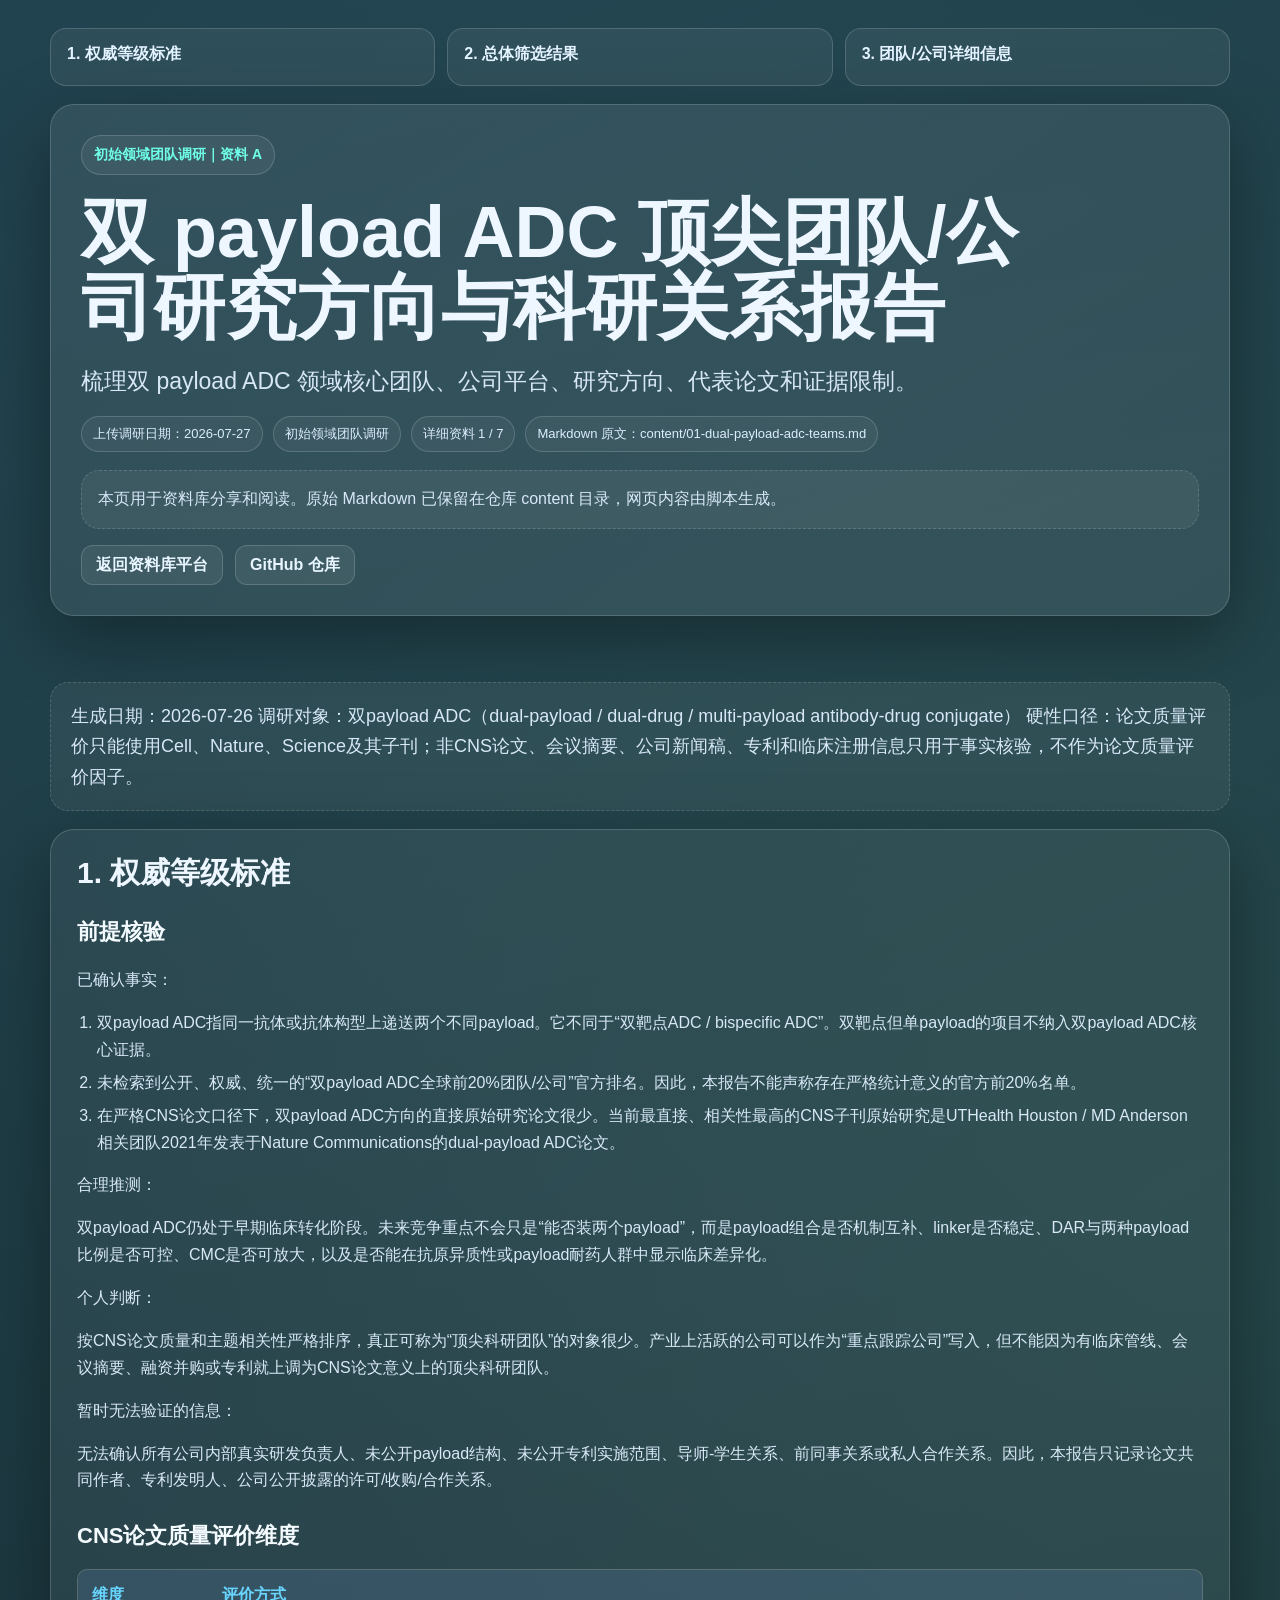
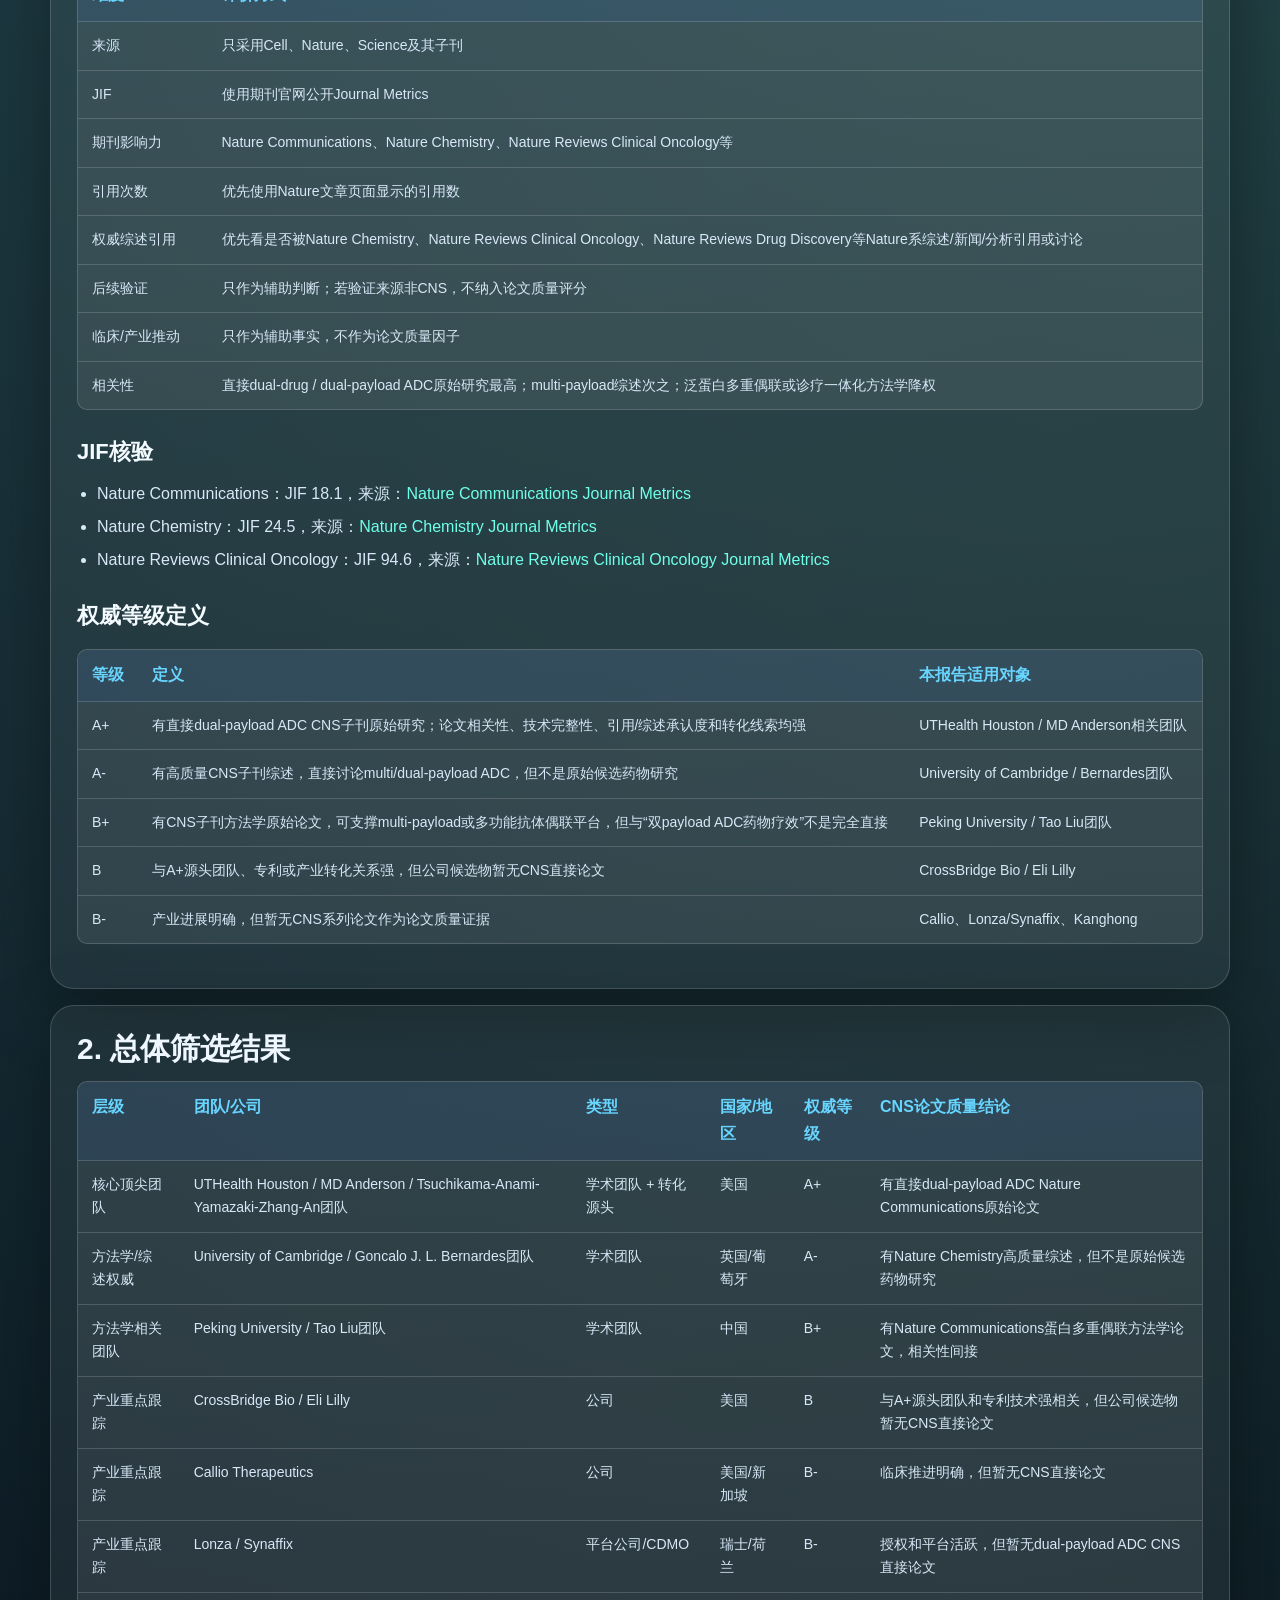
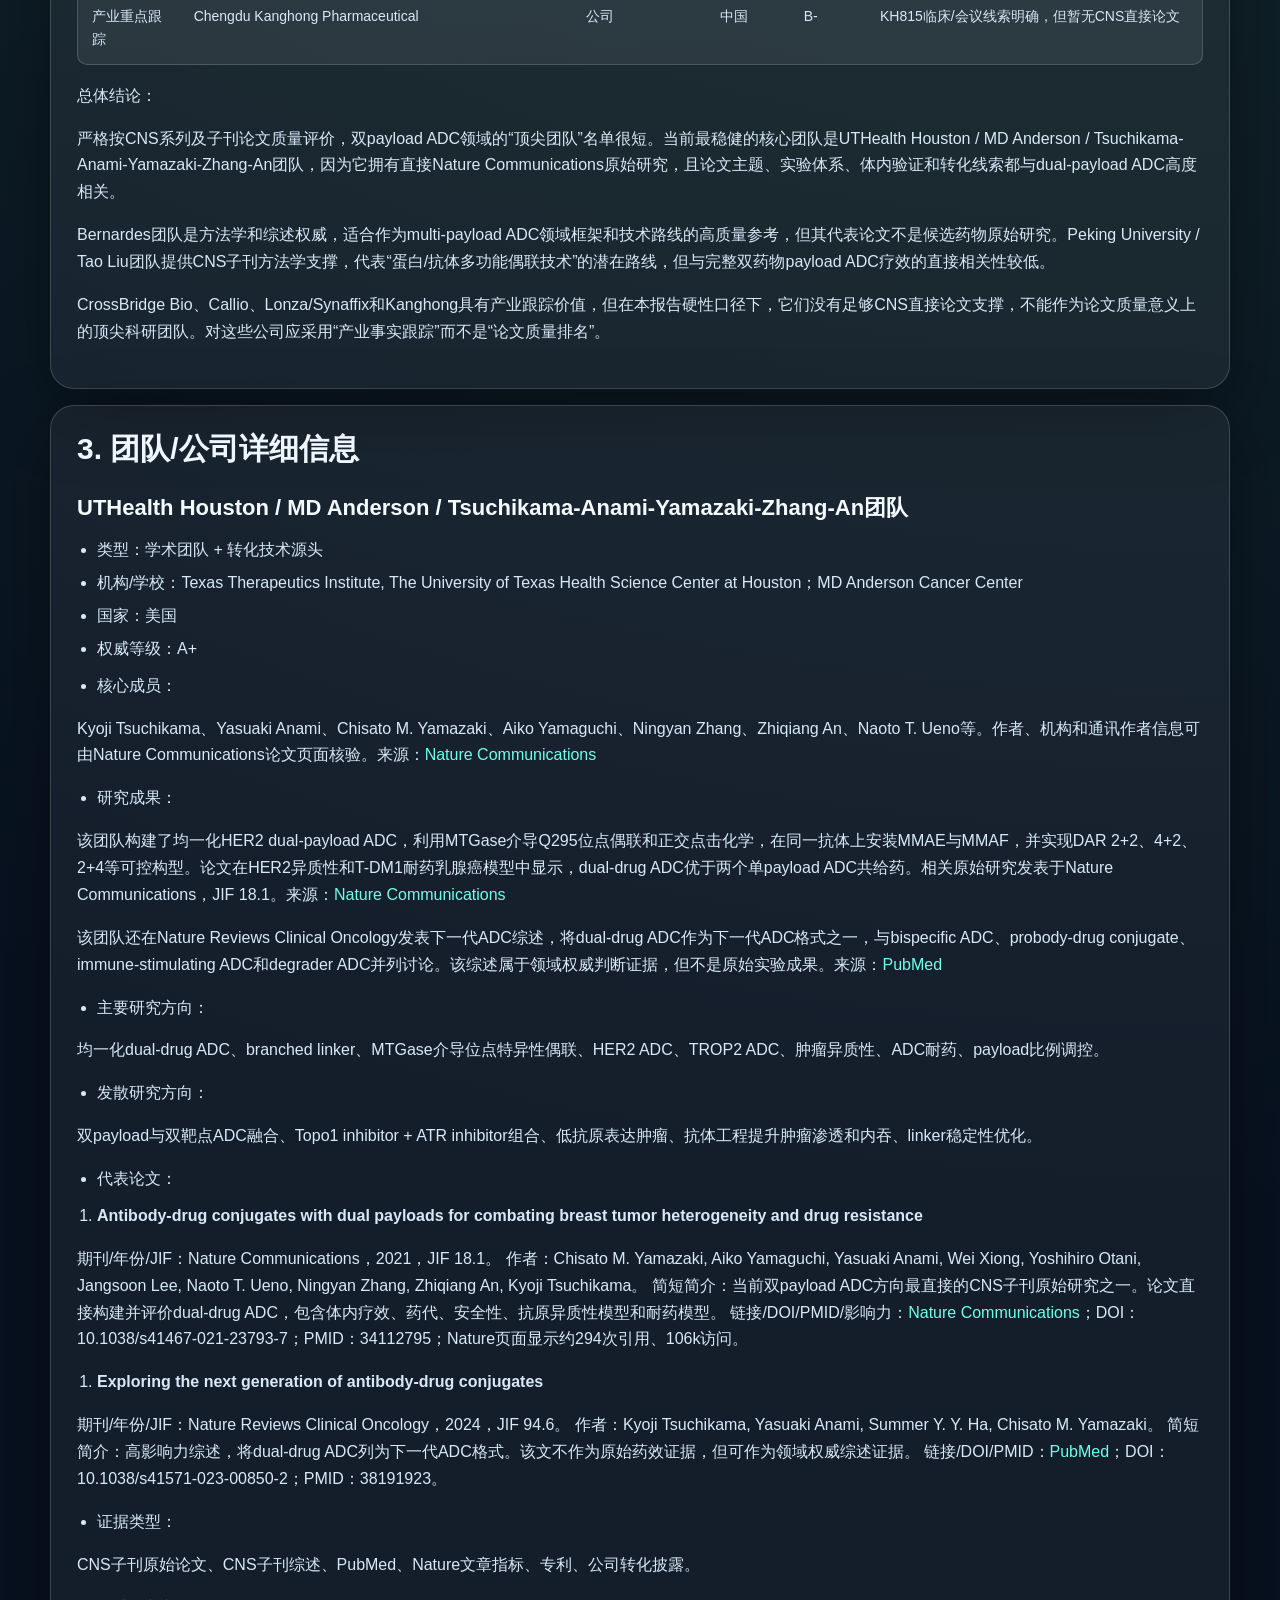
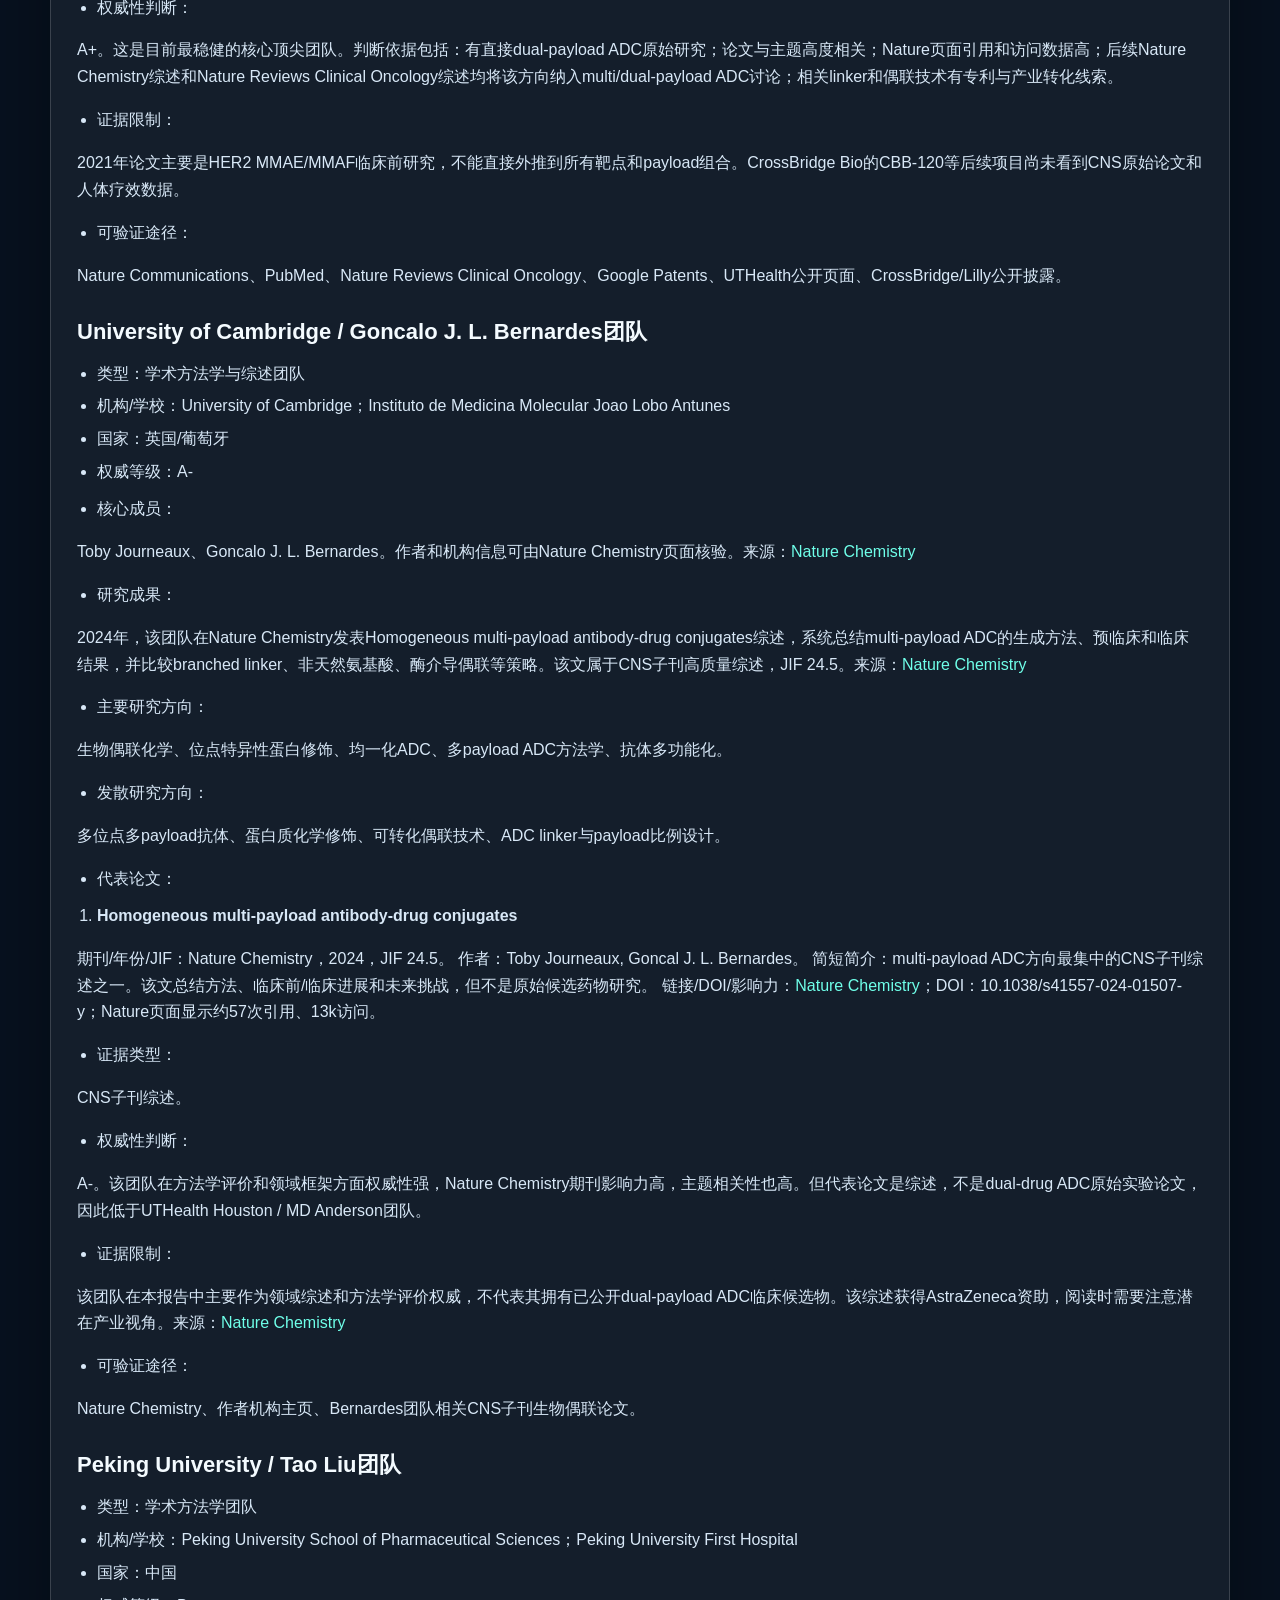
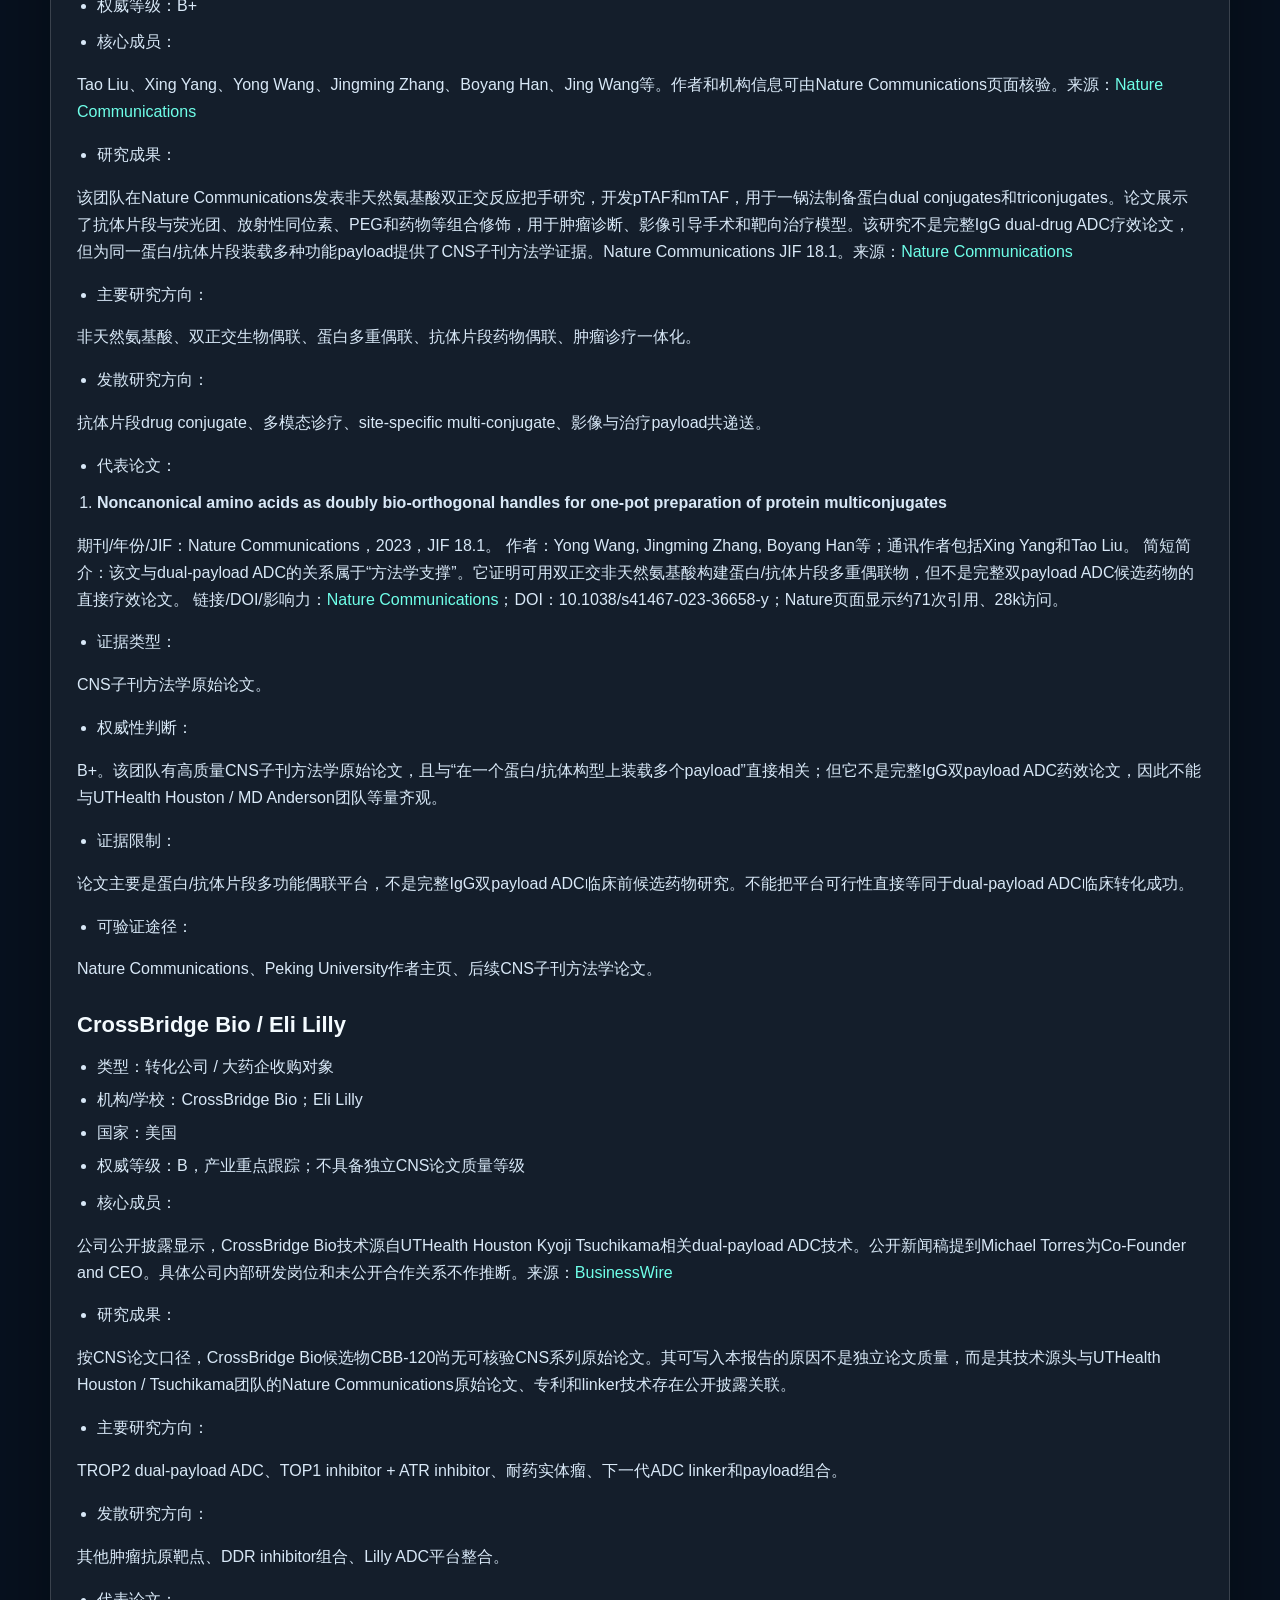
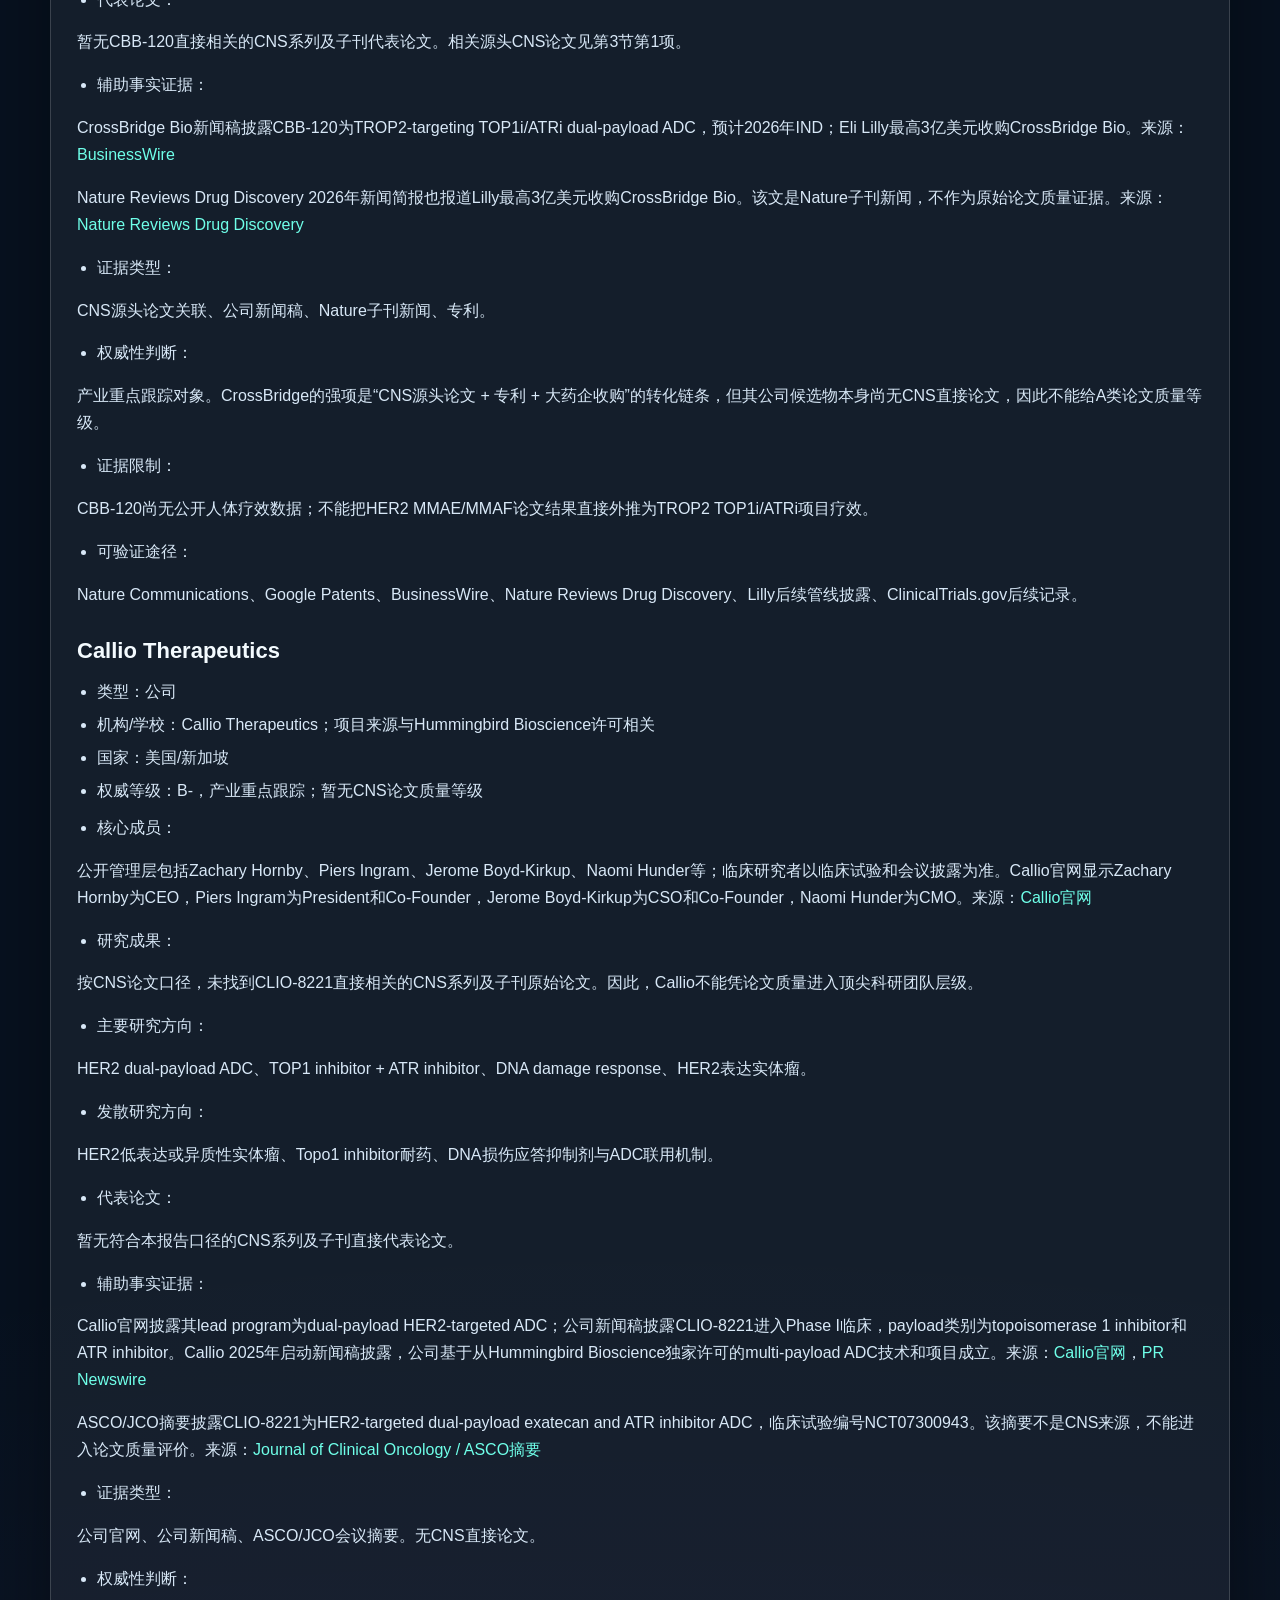
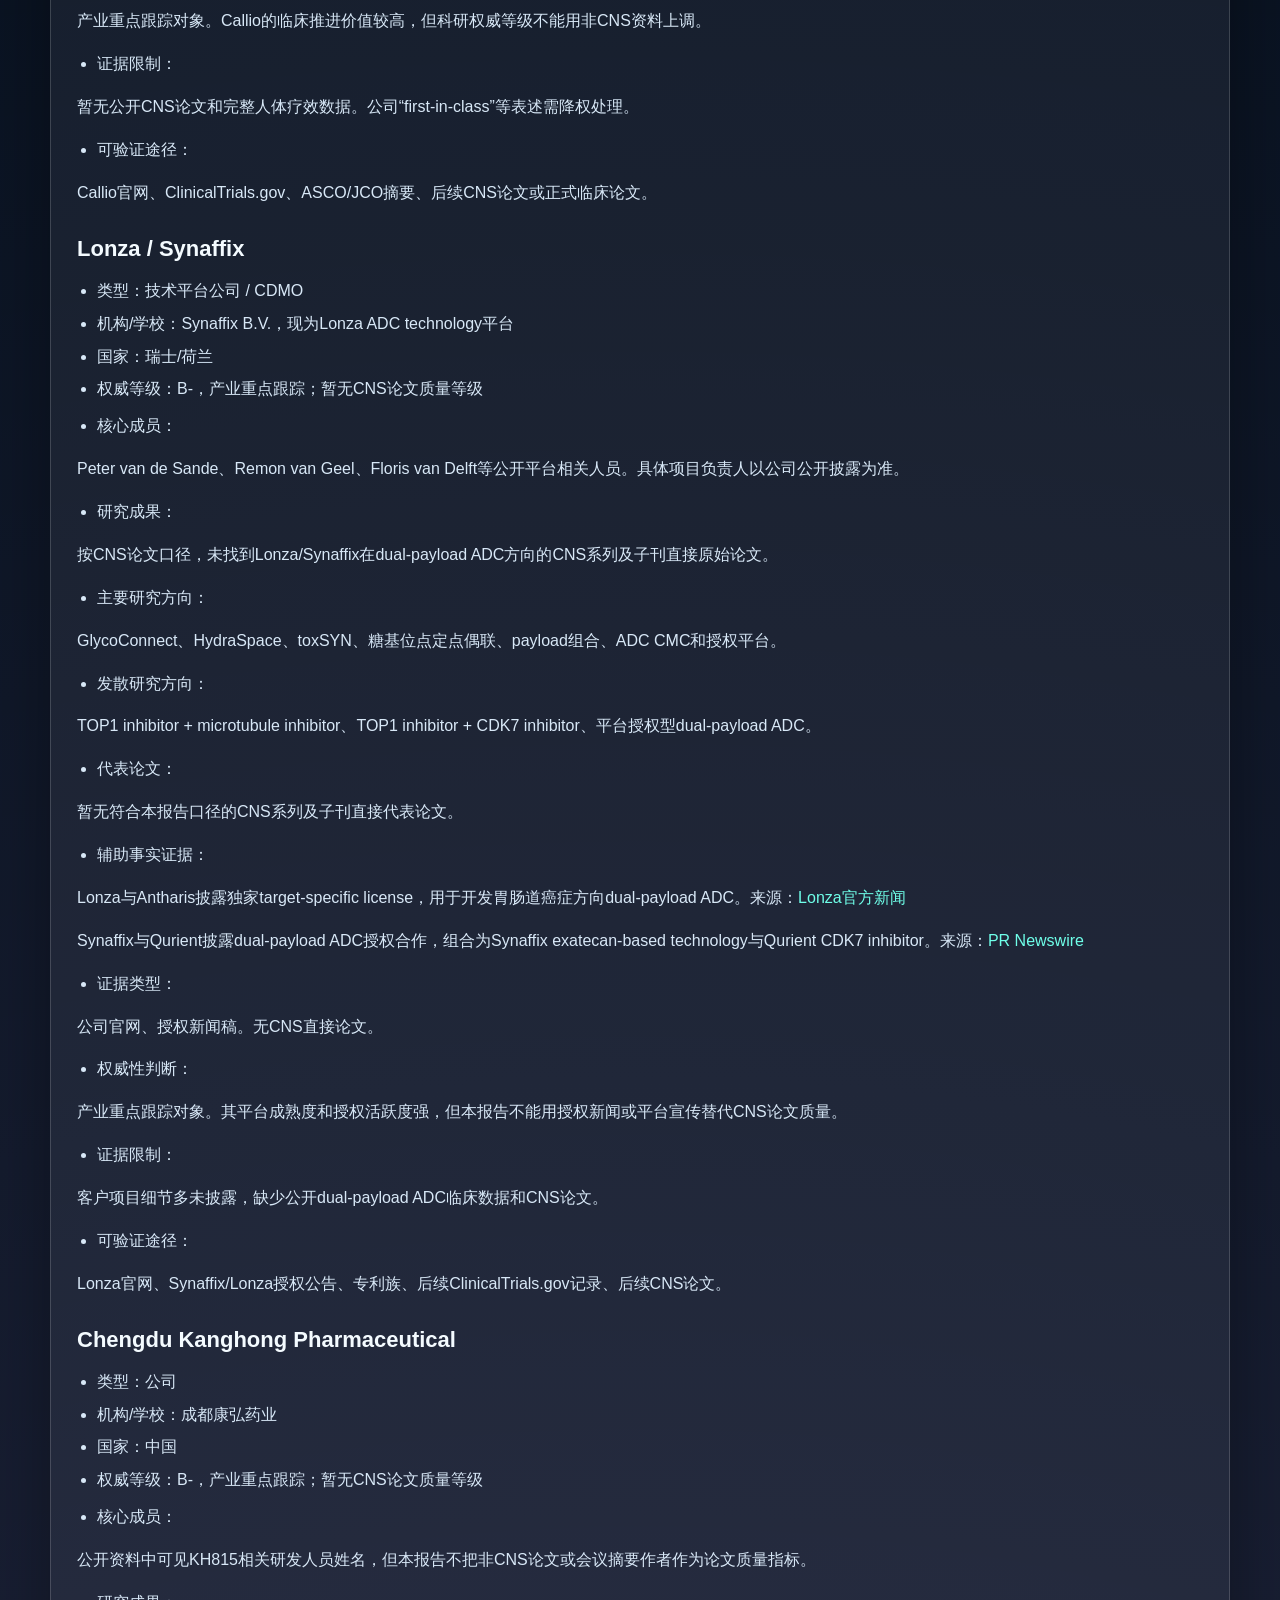
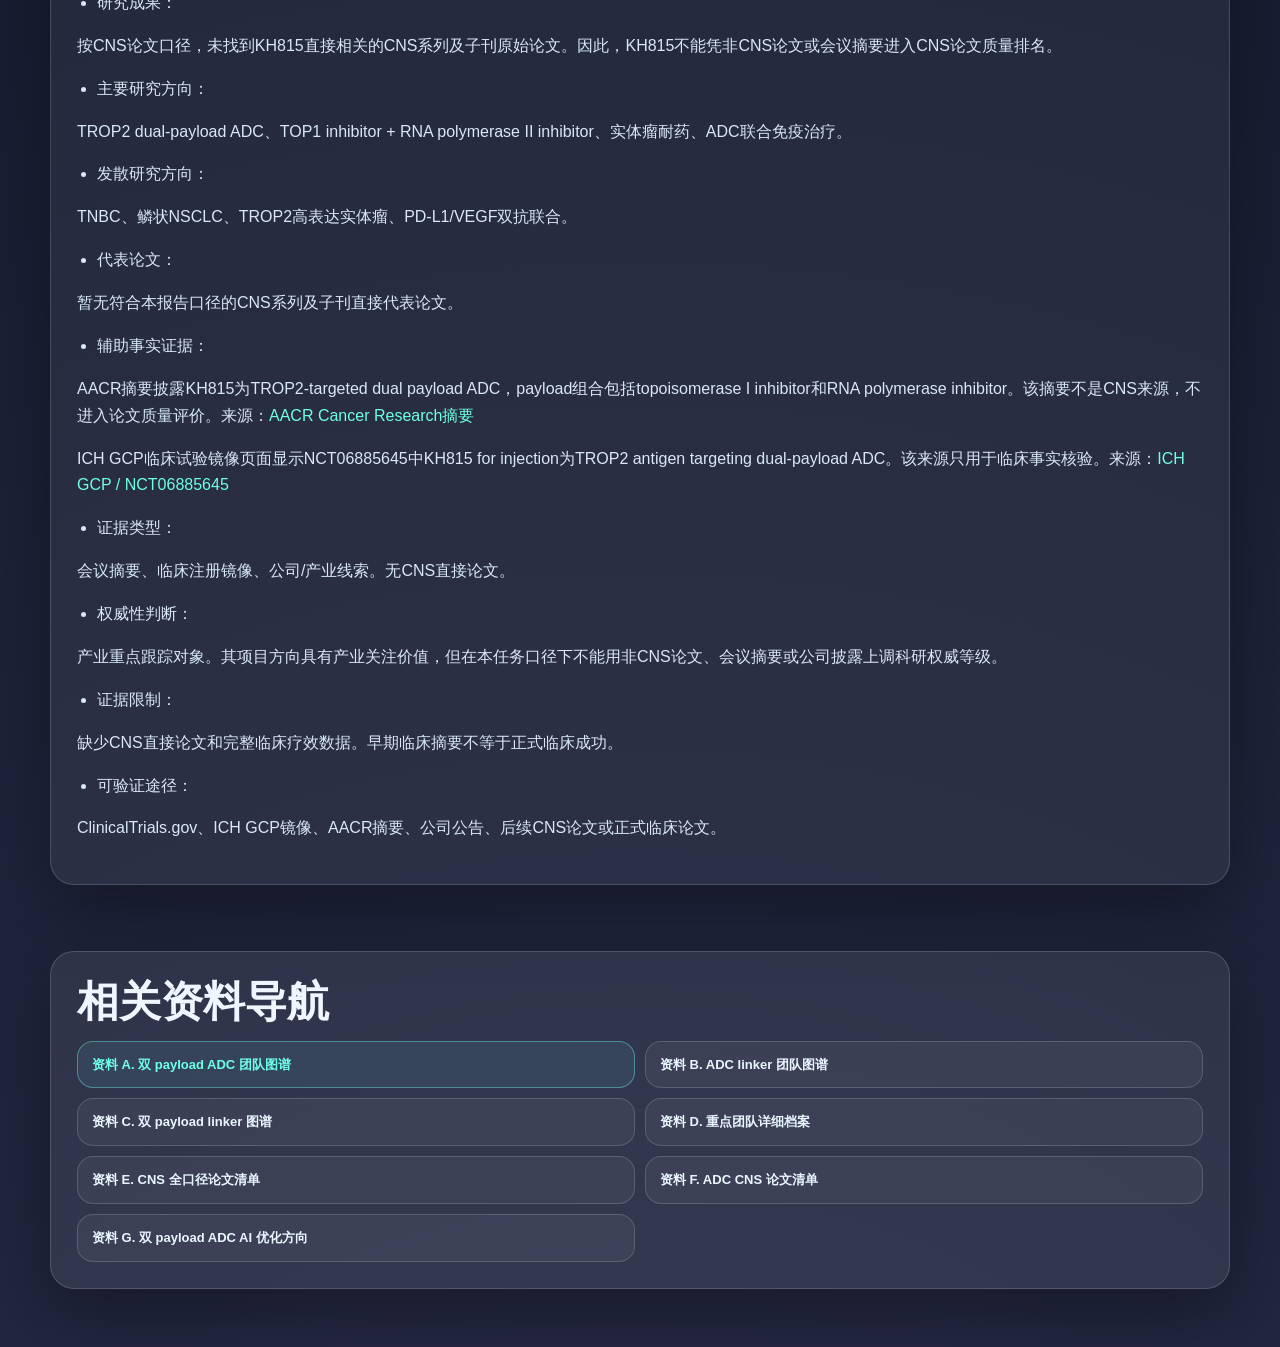
==== commit 9566d30c: "Add dual payload ADC AI optimization page" ====
--- a/detail-01-dual-payload-adc-teams.html
+++ b/detail-01-dual-payload-adc-teams.html
@@ -21,7 +21,7 @@
       <div class="tag-row">
         <span class="meta-pill">上传调研日期：2026-07-27</span>
         <span class="meta-pill">初始领域团队调研</span>
-        <span class="meta-pill">详细资料 1 / 6</span>
+        <span class="meta-pill">详细资料 1 / 7</span>
         <span class="meta-pill">Markdown 原文：content/01-dual-payload-adc-teams.md</span>
       </div>
       <div class="note" style="margin-top:18px;">本页用于资料库分享和阅读。原始 Markdown 已保留在仓库 content 目录，网页内容由脚本生成。</div>
@@ -261,7 +261,7 @@
     </section>
     <section class="section compact-section" id="related">
       <h2>相关资料导航</h2>
-      <div class="related"><a class="mini-link active" href="./detail-01-dual-payload-adc-teams.html">资料 A. 双 payload ADC 团队图谱</a><a class="mini-link" href="./detail-02-adc-linker-teams.html">资料 B. ADC linker 团队图谱</a><a class="mini-link" href="./detail-03-dual-payload-adc-linker-teams.html">资料 C. 双 payload linker 图谱</a><a class="mini-link" href="./detail-04-dual-payload-adc-team-details.html">资料 D. 重点团队详细档案</a><a class="mini-link" href="./detail-cns-paper-list.html">资料 E. CNS 全口径论文清单</a><a class="mini-link" href="./detail-adc-cns-paper-list.html">资料 F. ADC CNS 论文清单</a></div>
+      <div class="related"><a class="mini-link active" href="./detail-01-dual-payload-adc-teams.html">资料 A. 双 payload ADC 团队图谱</a><a class="mini-link" href="./detail-02-adc-linker-teams.html">资料 B. ADC linker 团队图谱</a><a class="mini-link" href="./detail-03-dual-payload-adc-linker-teams.html">资料 C. 双 payload linker 图谱</a><a class="mini-link" href="./detail-04-dual-payload-adc-team-details.html">资料 D. 重点团队详细档案</a><a class="mini-link" href="./detail-cns-paper-list.html">资料 E. CNS 全口径论文清单</a><a class="mini-link" href="./detail-adc-cns-paper-list.html">资料 F. ADC CNS 论文清单</a><a class="mini-link" href="./detail-dual-payload-adc-ai-optimization.html">资料 G. 双 payload ADC AI 优化方向</a></div>
     </section>
   </main>
 </body>
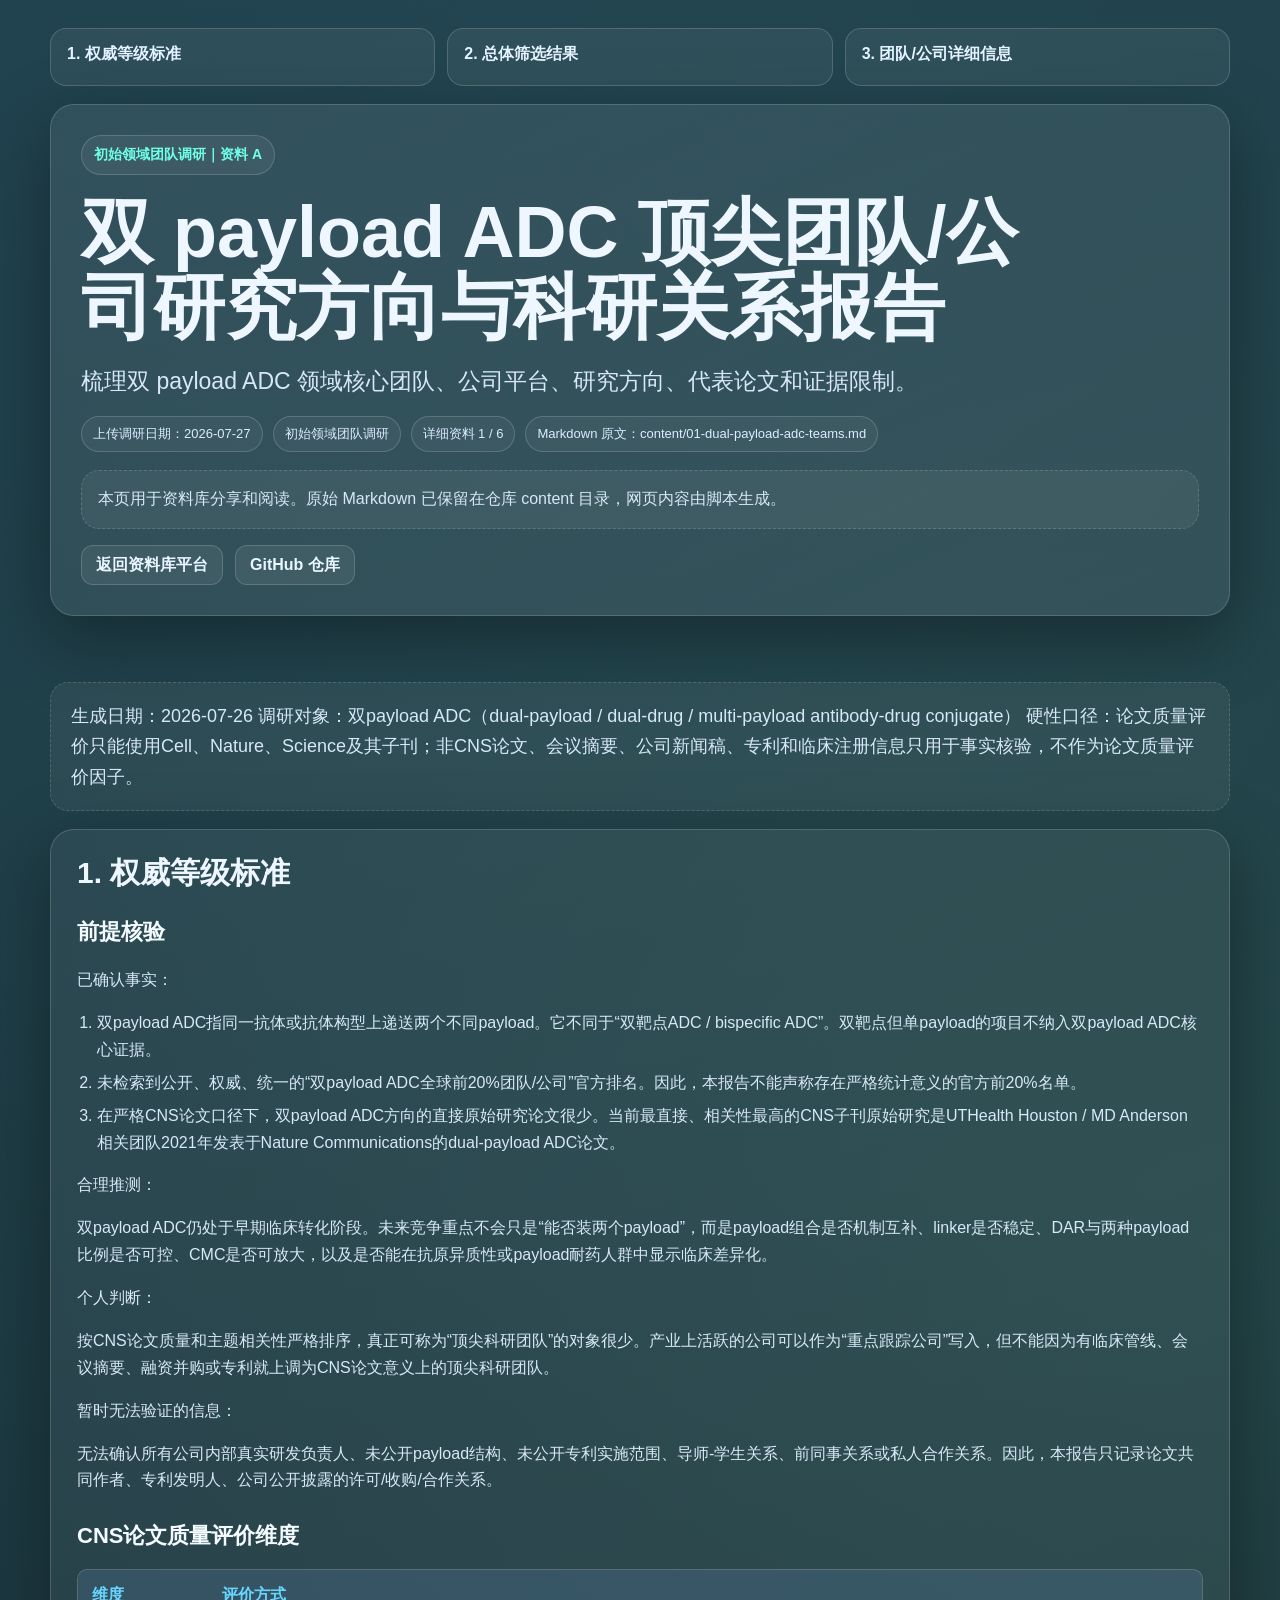
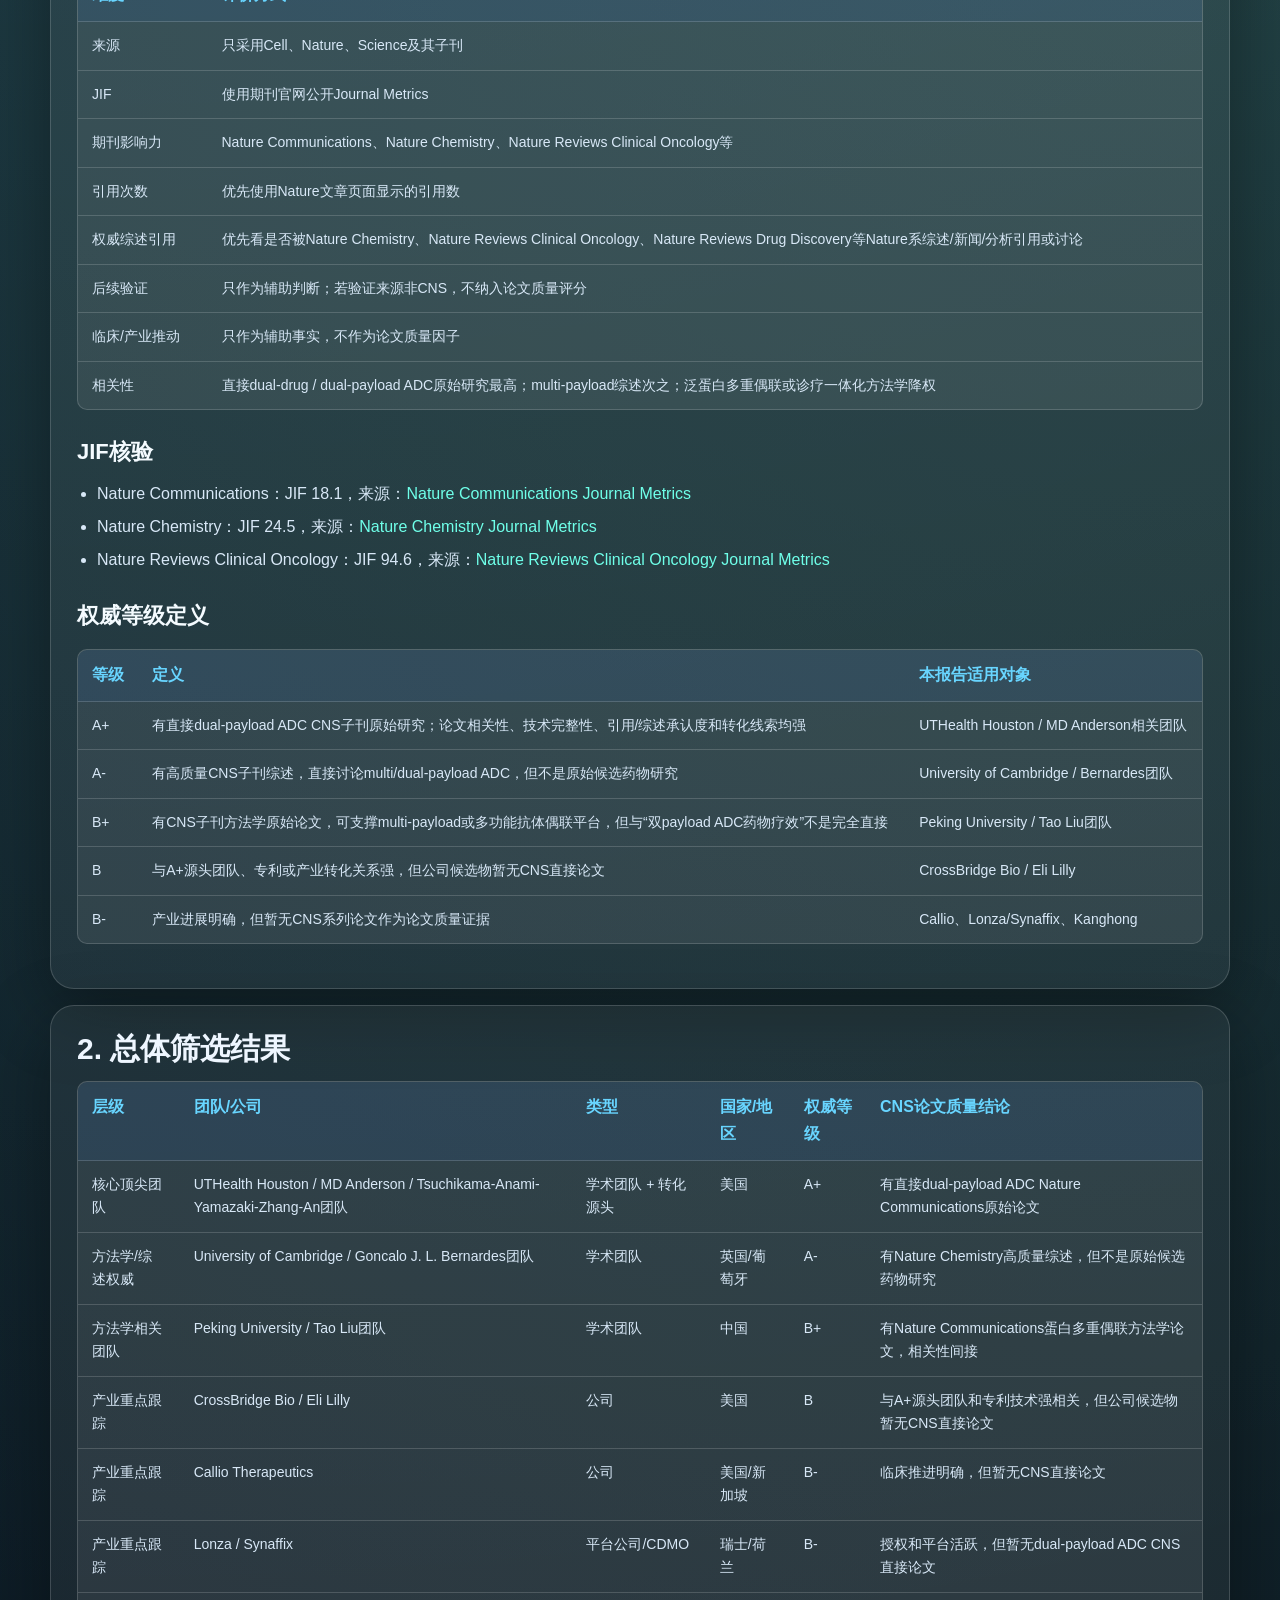
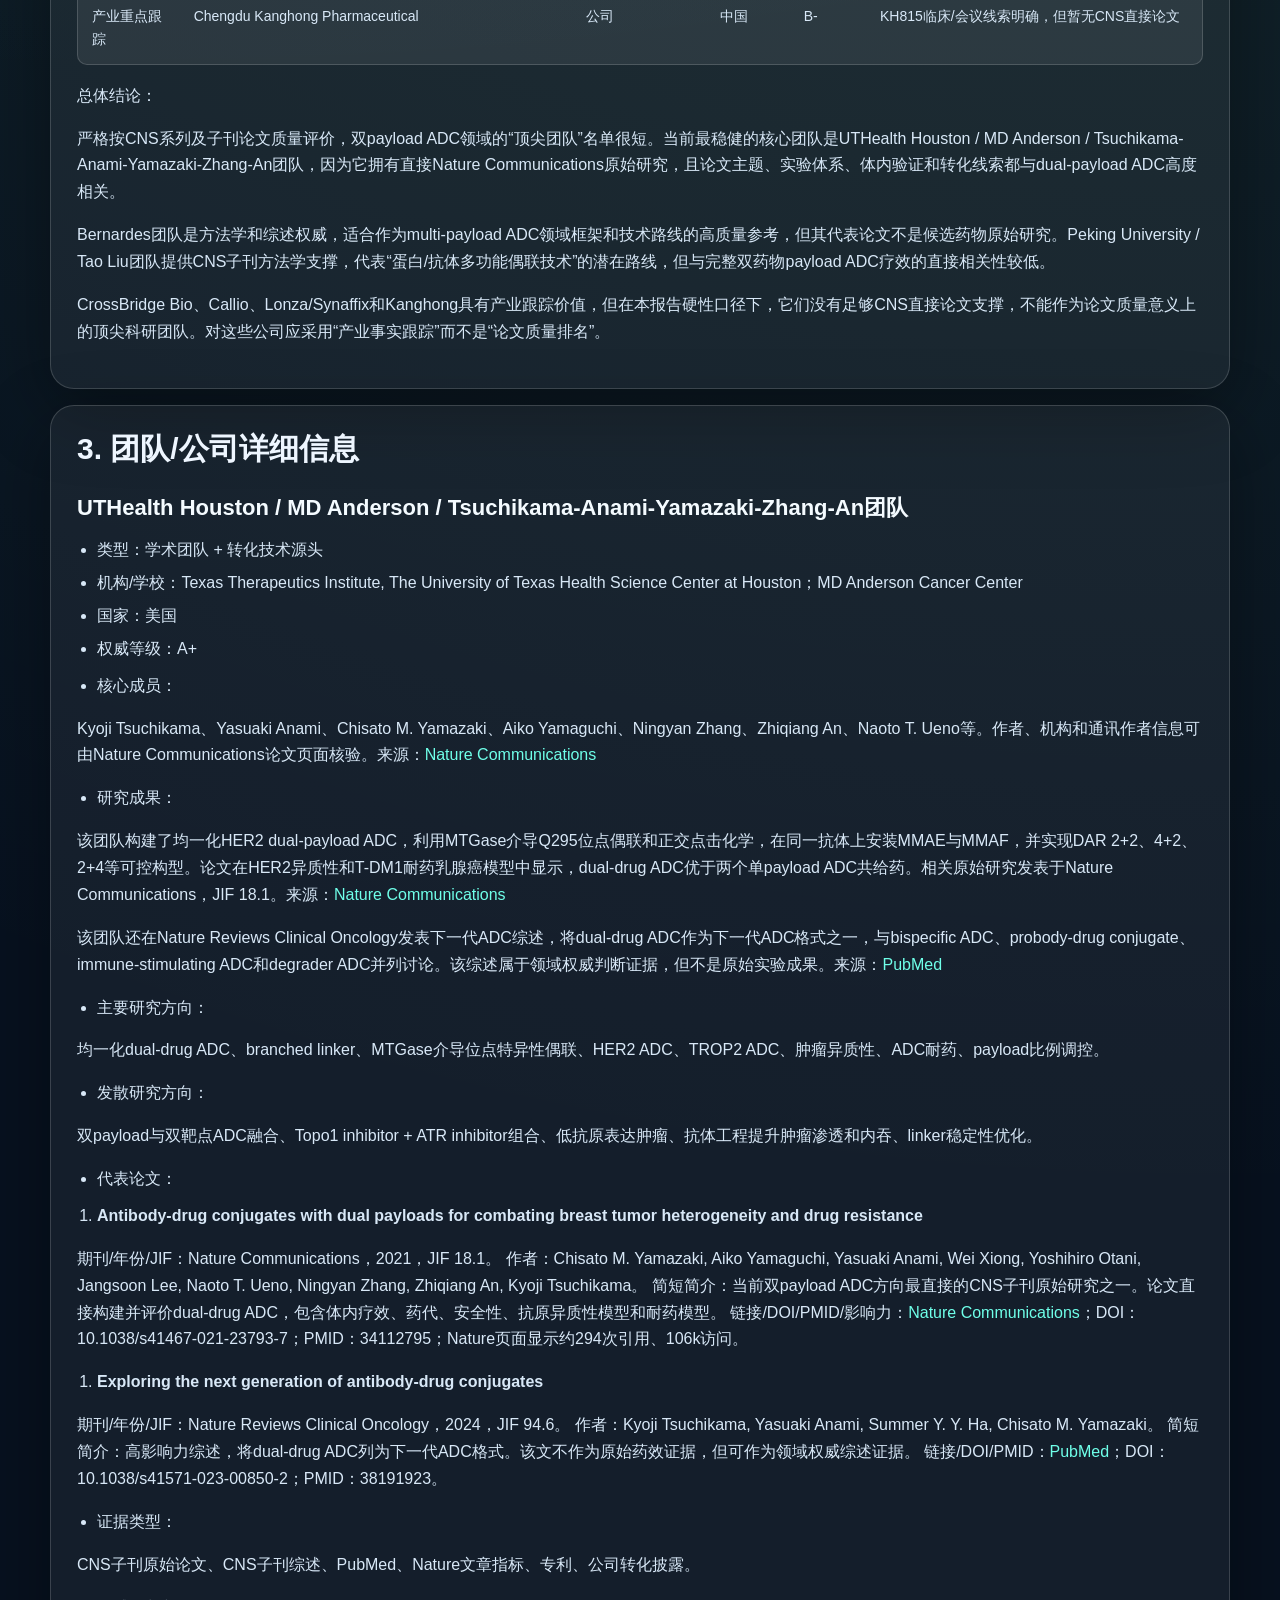
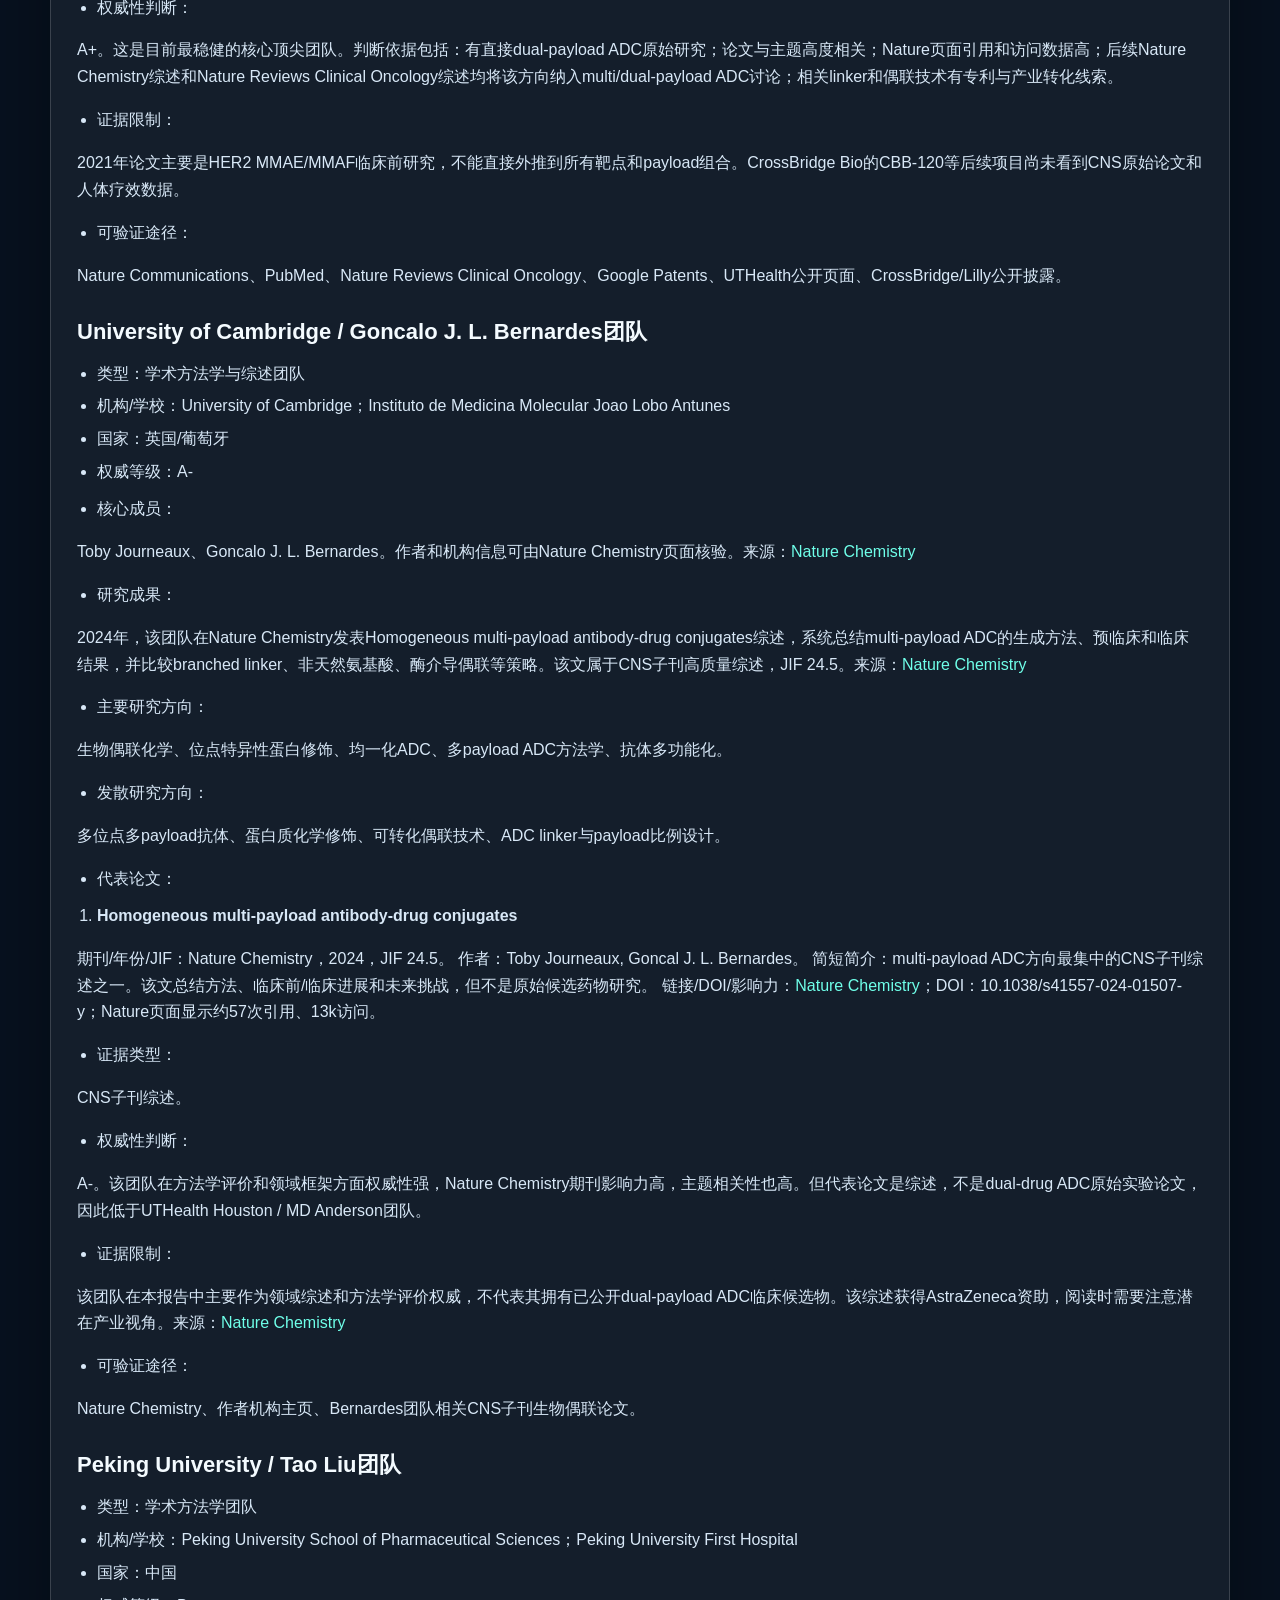
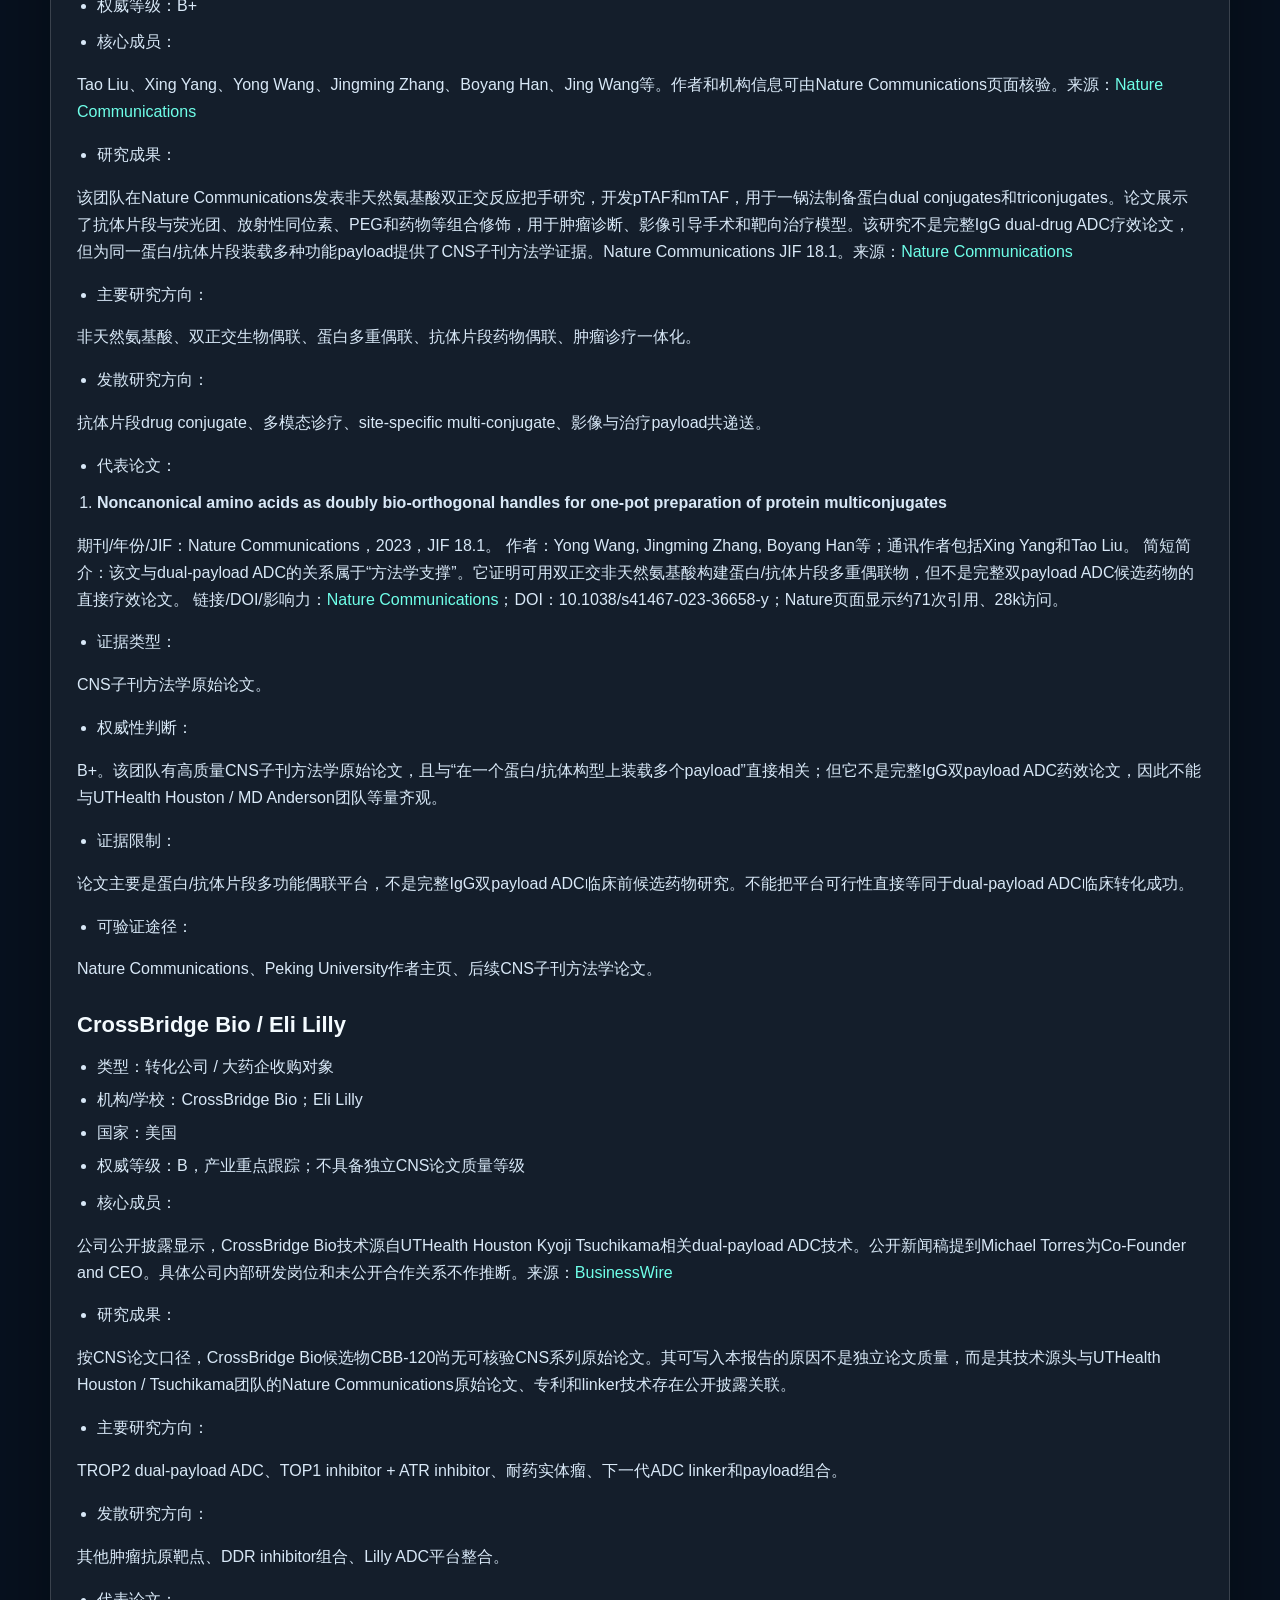
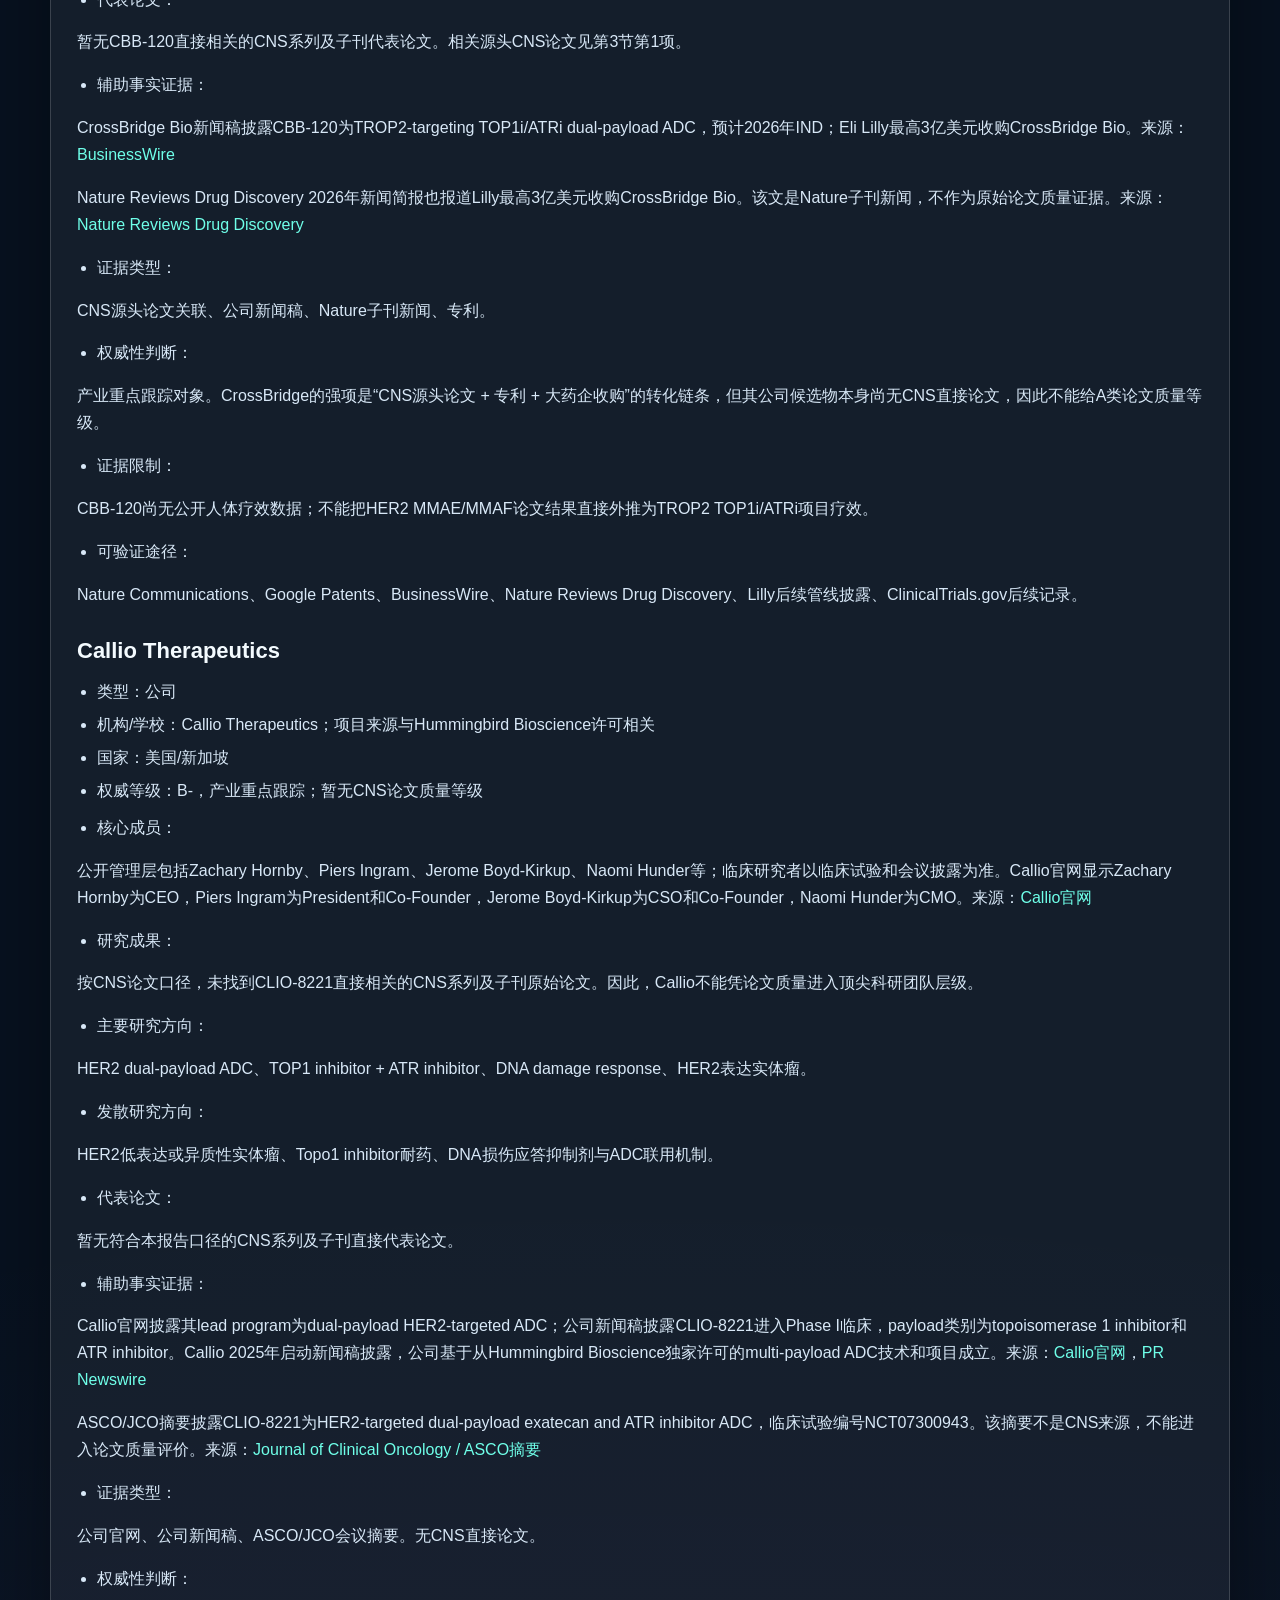
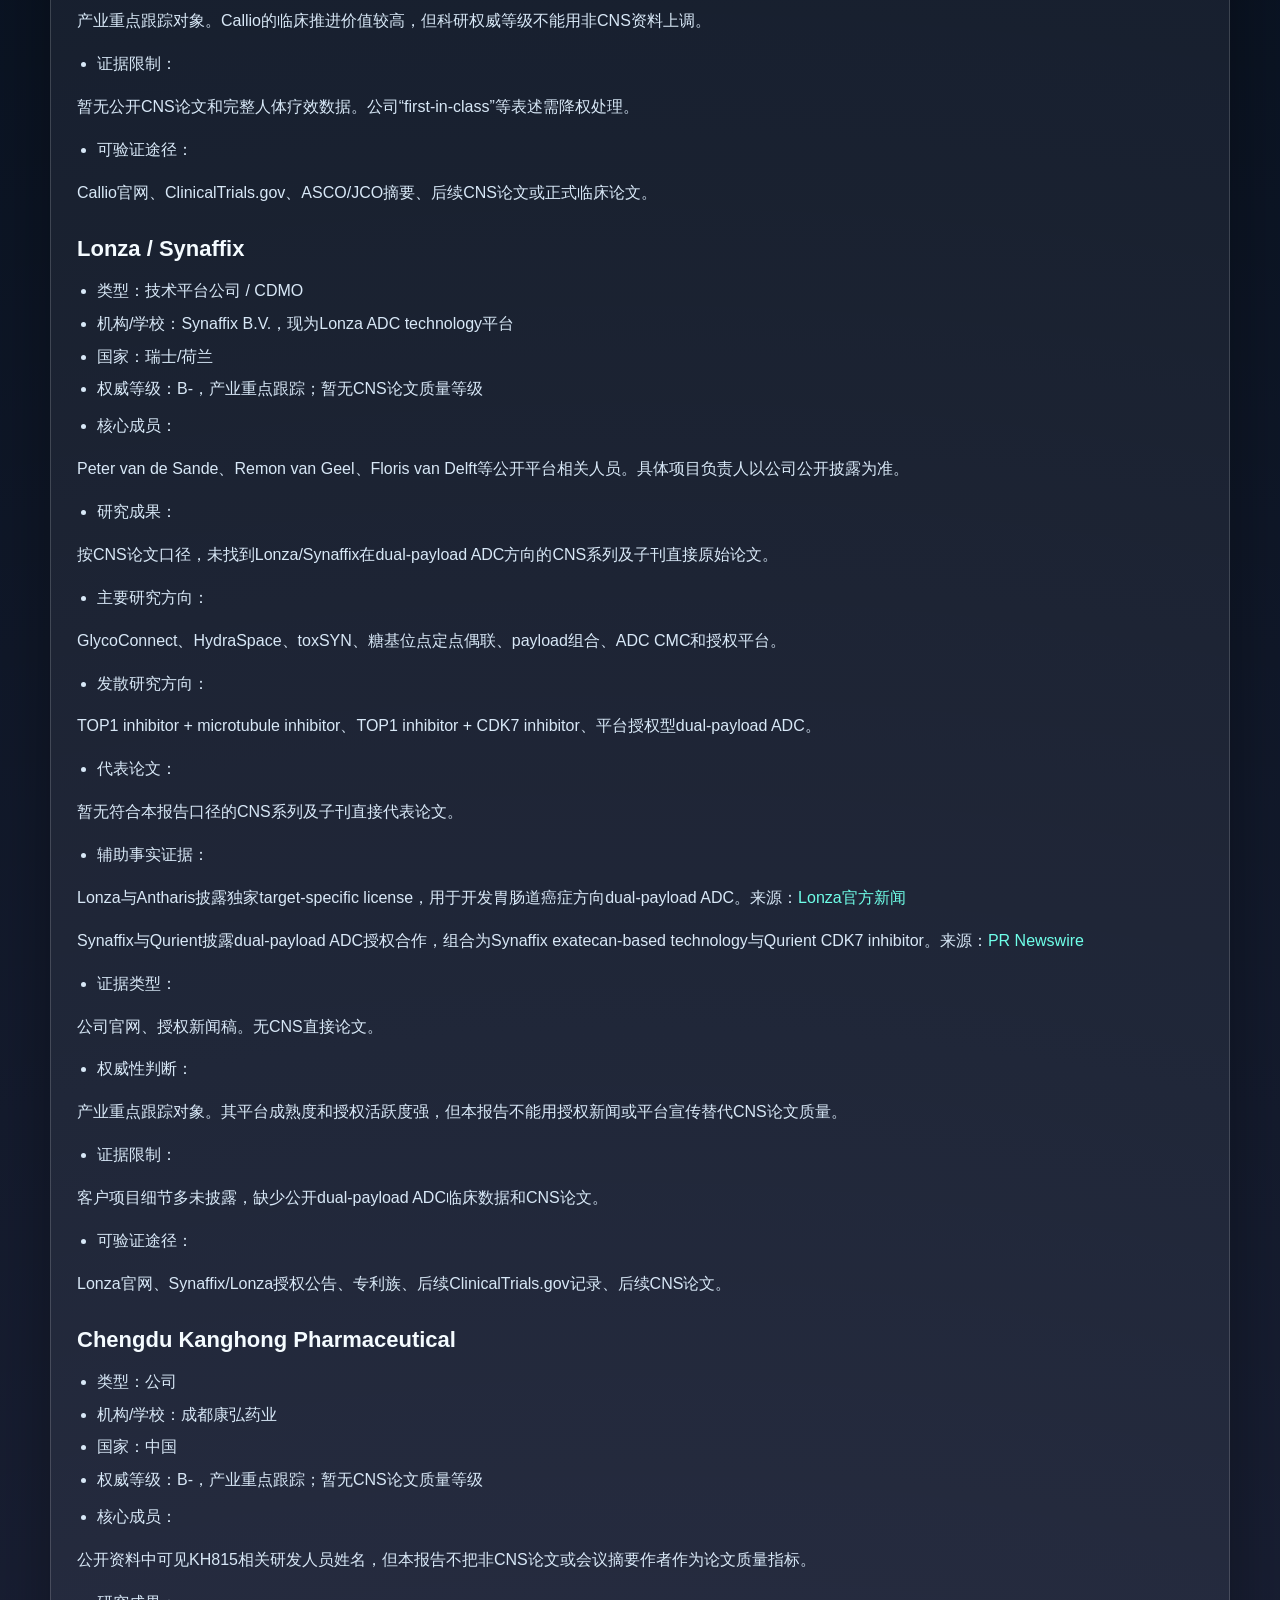
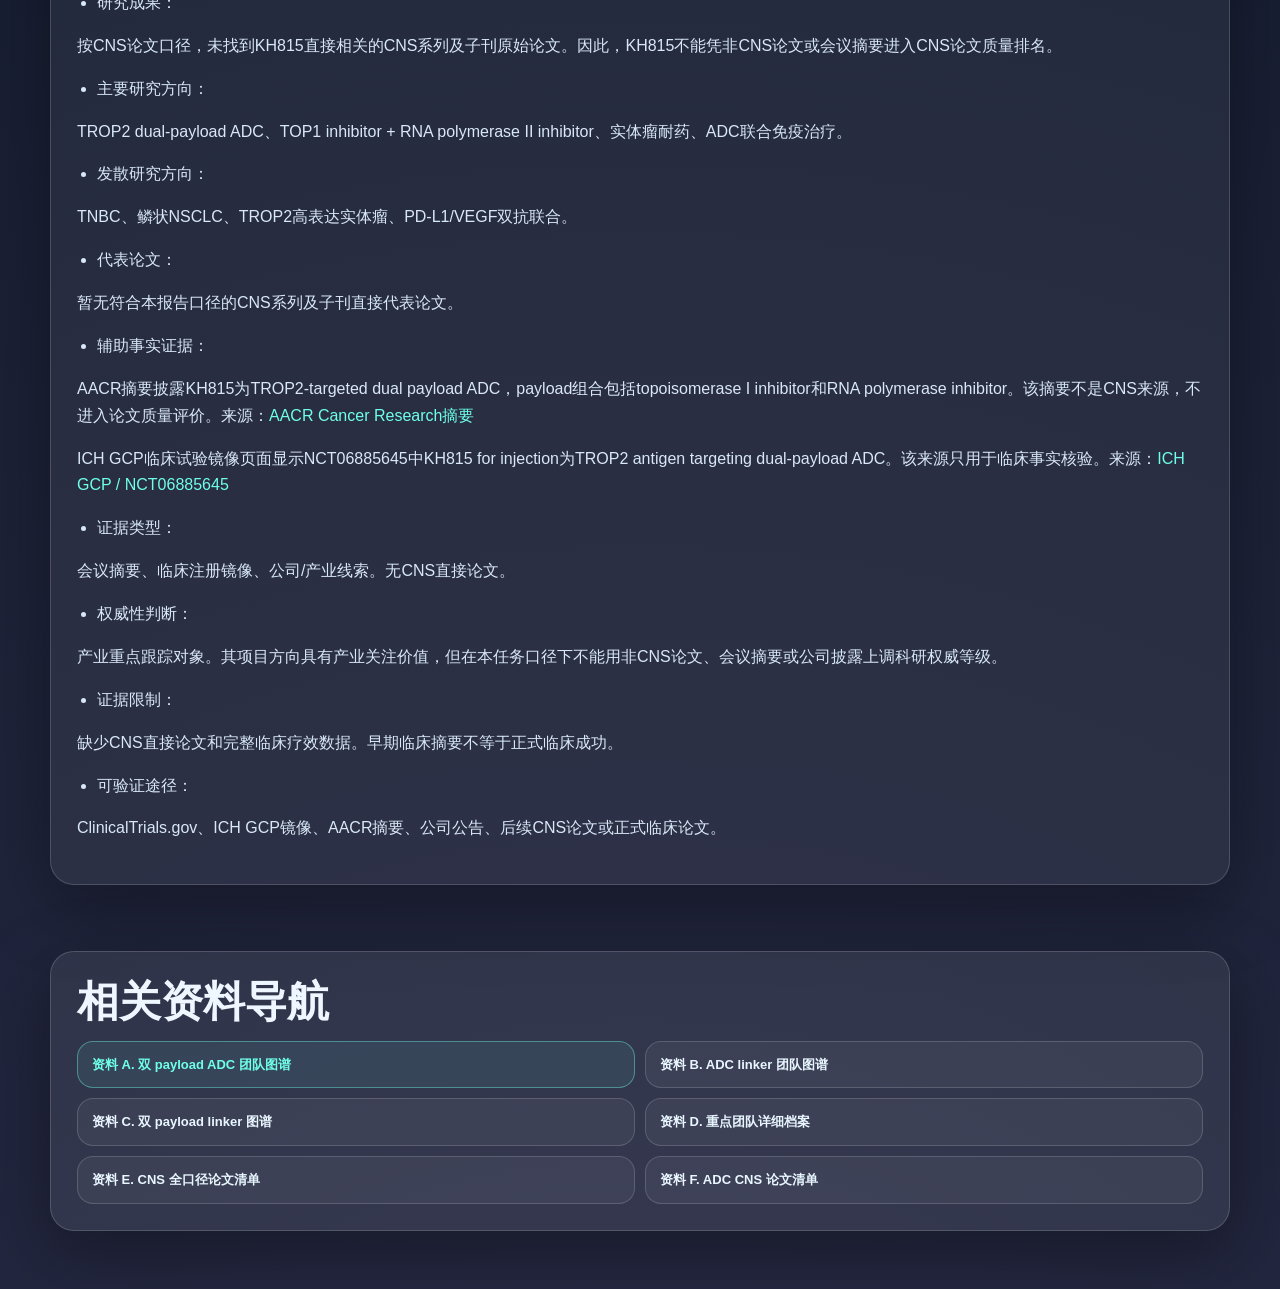
==== commit ae7c70ec: "Revert "Add dual payload ADC AI optimization page" This reverts commit 9566d30c7abf755577615a26d151c" ====
--- a/detail-01-dual-payload-adc-teams.html
+++ b/detail-01-dual-payload-adc-teams.html
@@ -21,7 +21,7 @@
       <div class="tag-row">
         <span class="meta-pill">上传调研日期：2026-07-27</span>
         <span class="meta-pill">初始领域团队调研</span>
-        <span class="meta-pill">详细资料 1 / 7</span>
+        <span class="meta-pill">详细资料 1 / 6</span>
         <span class="meta-pill">Markdown 原文：content/01-dual-payload-adc-teams.md</span>
       </div>
       <div class="note" style="margin-top:18px;">本页用于资料库分享和阅读。原始 Markdown 已保留在仓库 content 目录，网页内容由脚本生成。</div>
@@ -261,7 +261,7 @@
     </section>
     <section class="section compact-section" id="related">
       <h2>相关资料导航</h2>
-      <div class="related"><a class="mini-link active" href="./detail-01-dual-payload-adc-teams.html">资料 A. 双 payload ADC 团队图谱</a><a class="mini-link" href="./detail-02-adc-linker-teams.html">资料 B. ADC linker 团队图谱</a><a class="mini-link" href="./detail-03-dual-payload-adc-linker-teams.html">资料 C. 双 payload linker 图谱</a><a class="mini-link" href="./detail-04-dual-payload-adc-team-details.html">资料 D. 重点团队详细档案</a><a class="mini-link" href="./detail-cns-paper-list.html">资料 E. CNS 全口径论文清单</a><a class="mini-link" href="./detail-adc-cns-paper-list.html">资料 F. ADC CNS 论文清单</a><a class="mini-link" href="./detail-dual-payload-adc-ai-optimization.html">资料 G. 双 payload ADC AI 优化方向</a></div>
+      <div class="related"><a class="mini-link active" href="./detail-01-dual-payload-adc-teams.html">资料 A. 双 payload ADC 团队图谱</a><a class="mini-link" href="./detail-02-adc-linker-teams.html">资料 B. ADC linker 团队图谱</a><a class="mini-link" href="./detail-03-dual-payload-adc-linker-teams.html">资料 C. 双 payload linker 图谱</a><a class="mini-link" href="./detail-04-dual-payload-adc-team-details.html">资料 D. 重点团队详细档案</a><a class="mini-link" href="./detail-cns-paper-list.html">资料 E. CNS 全口径论文清单</a><a class="mini-link" href="./detail-adc-cns-paper-list.html">资料 F. ADC CNS 论文清单</a></div>
     </section>
   </main>
 </body>
